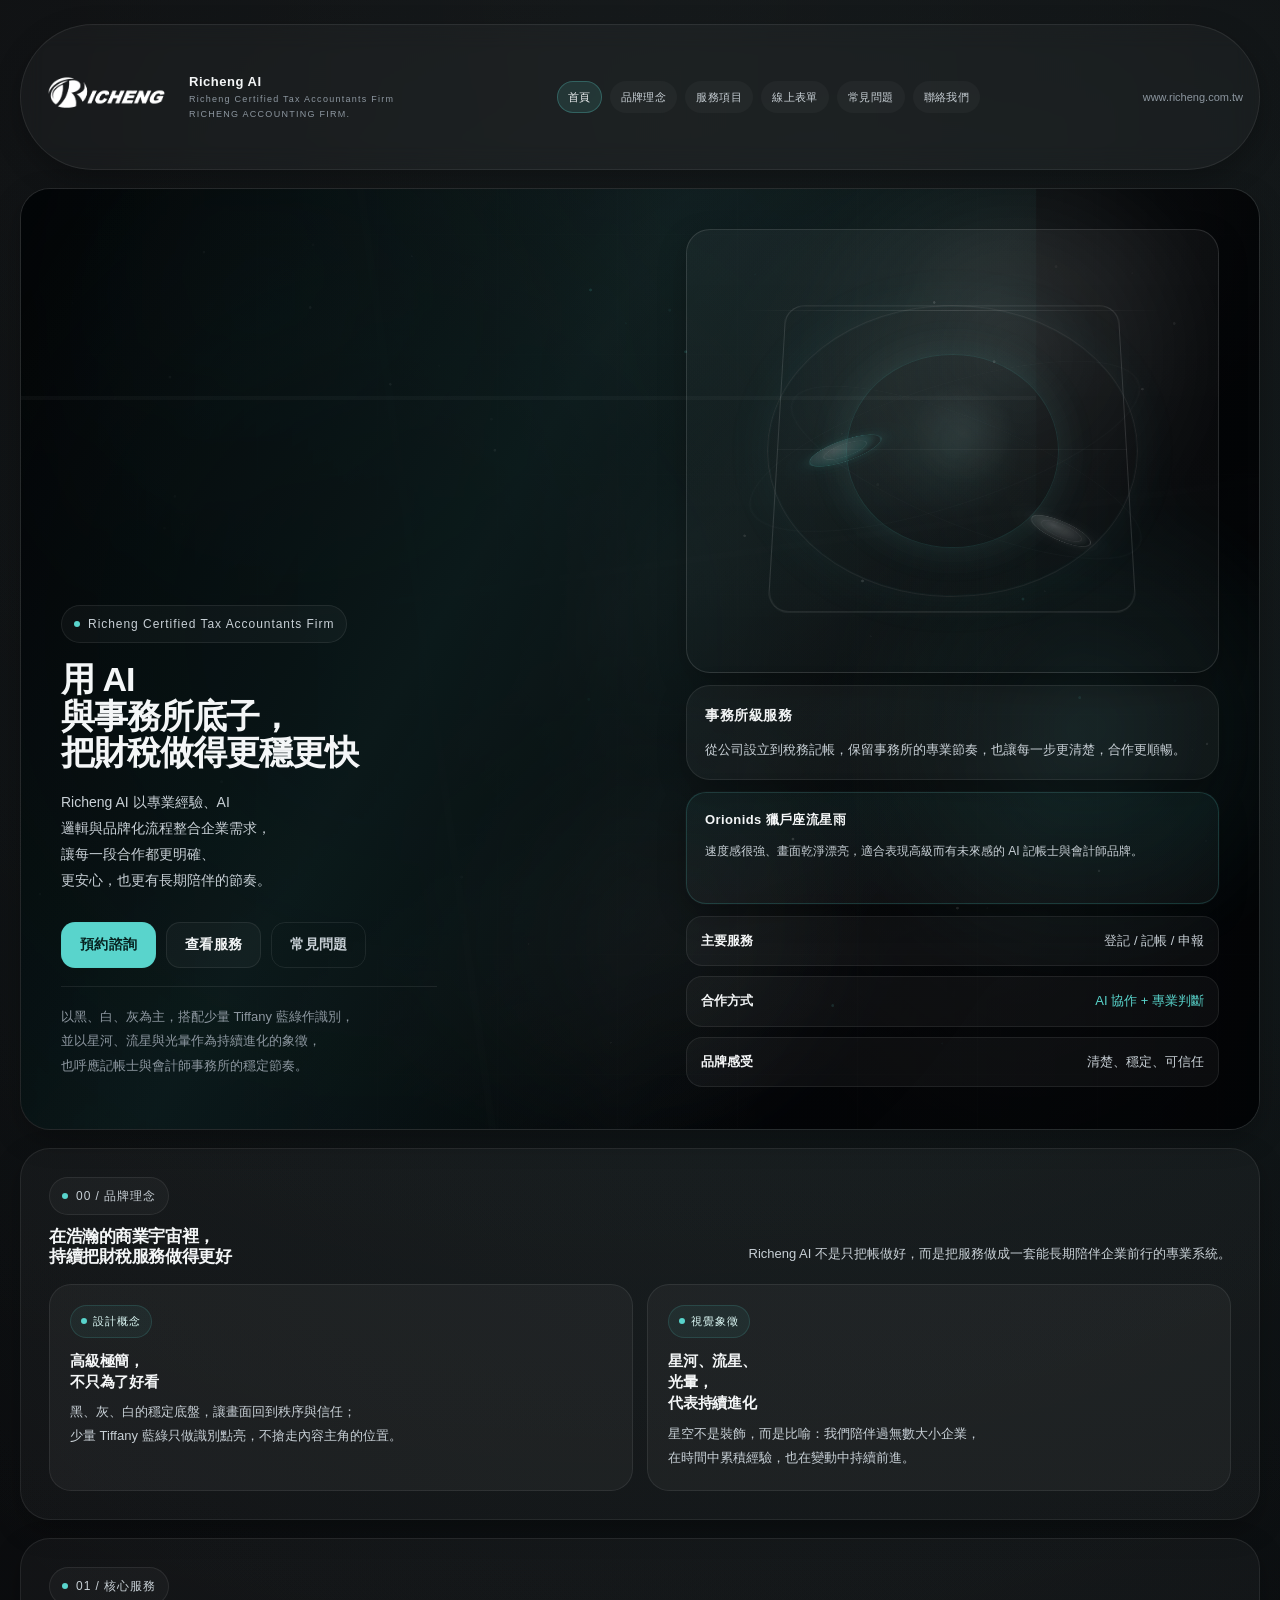
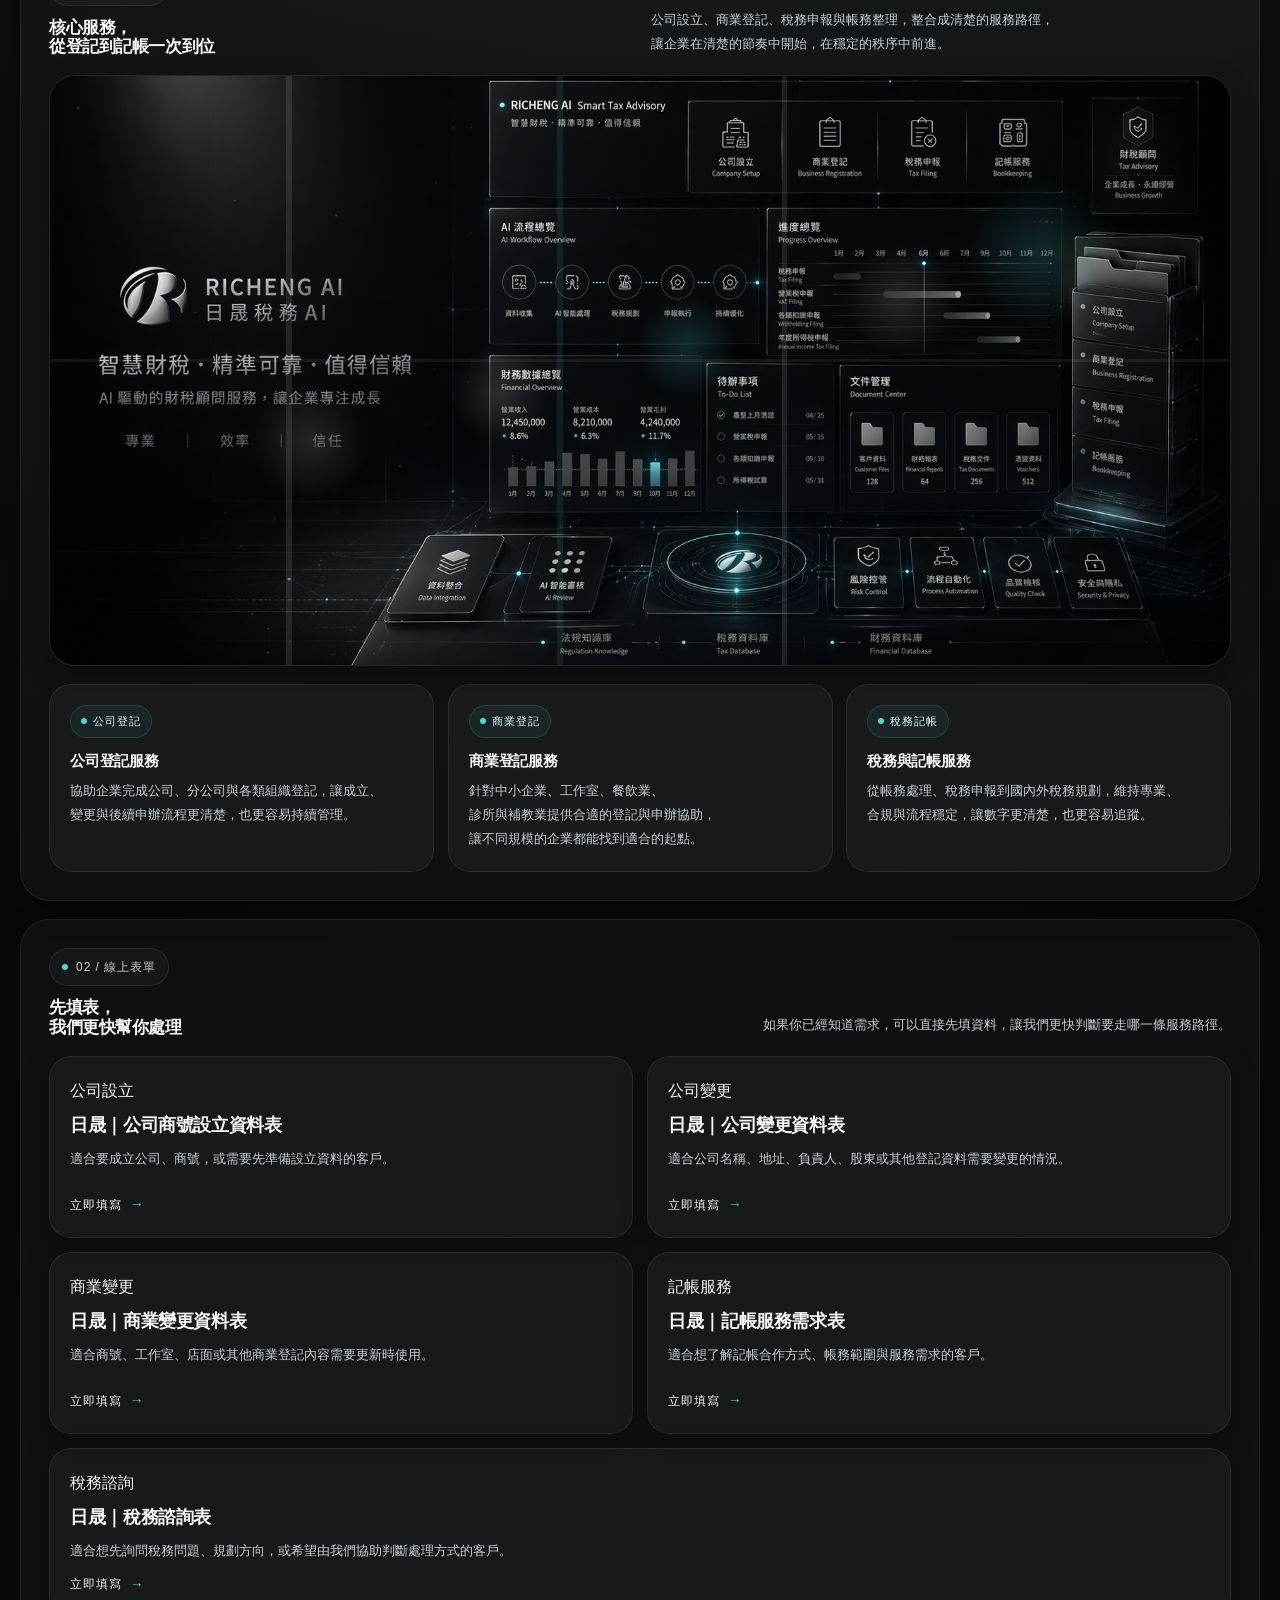
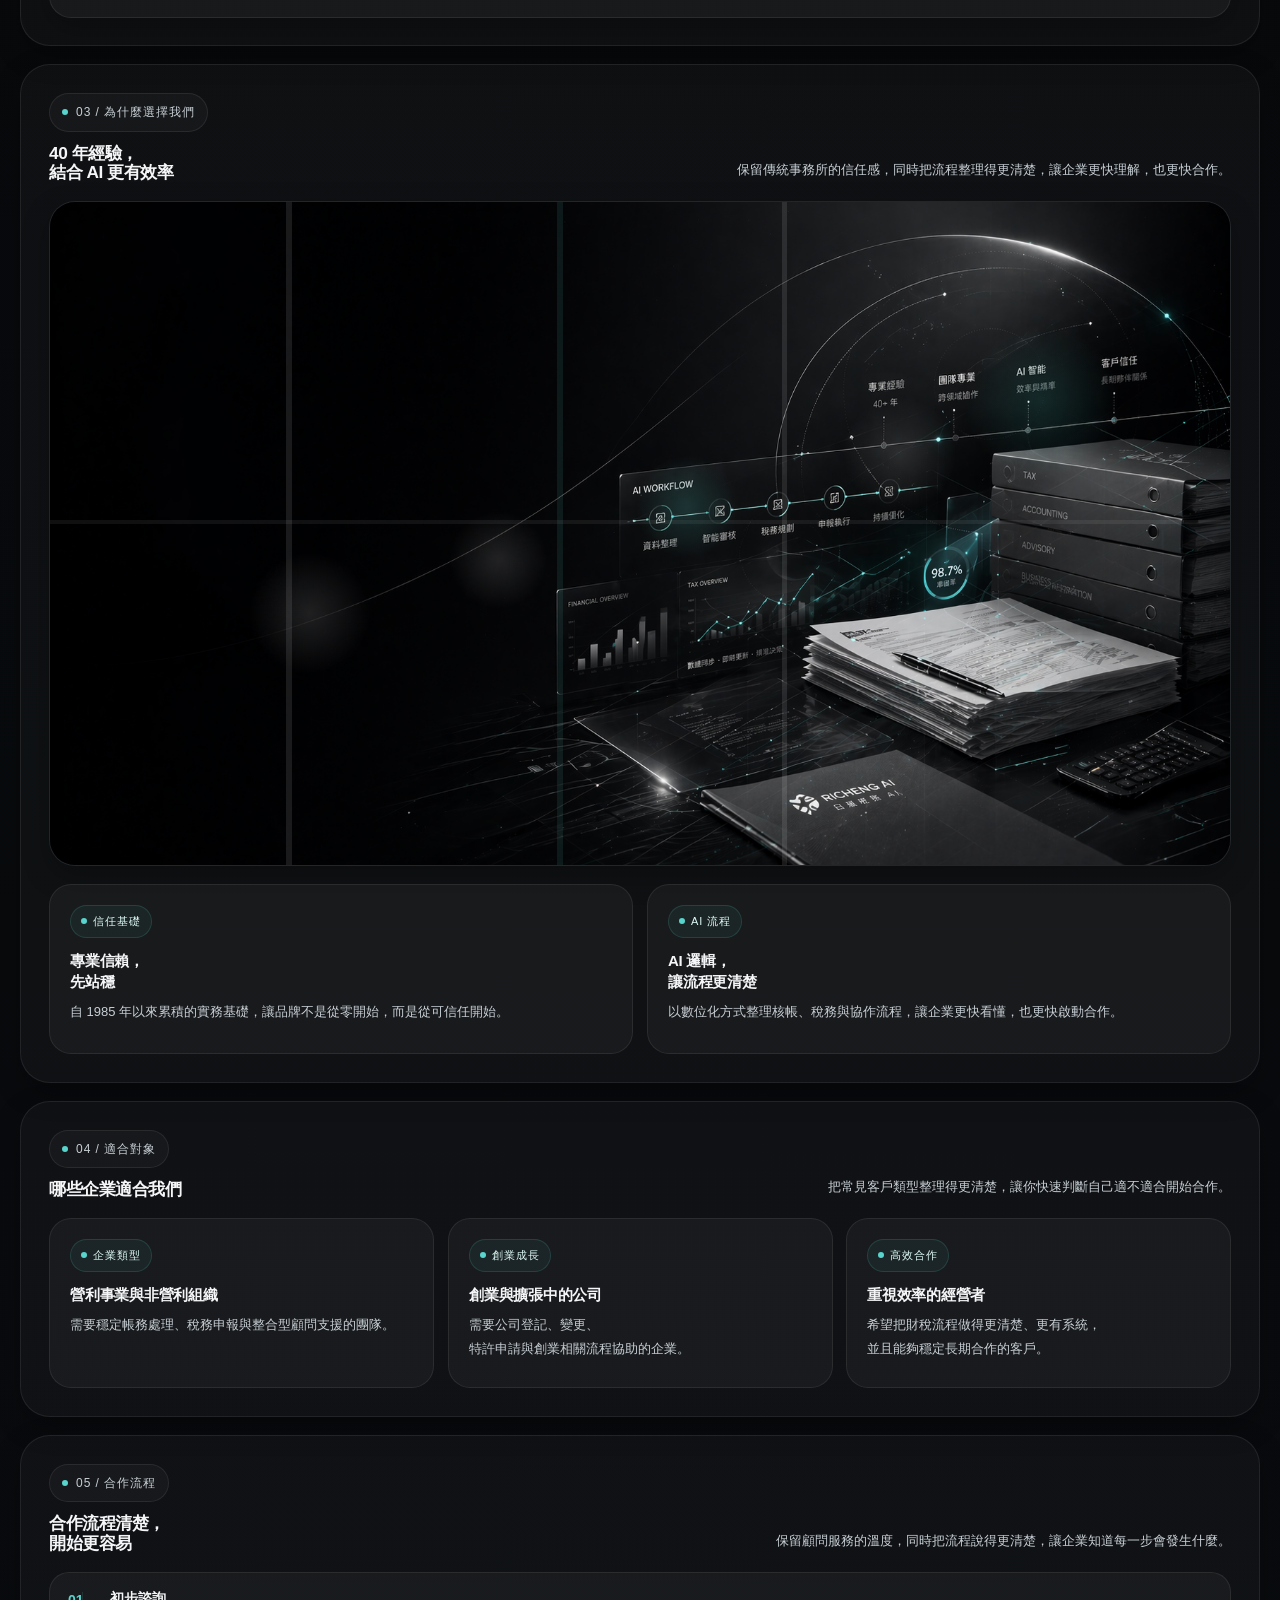
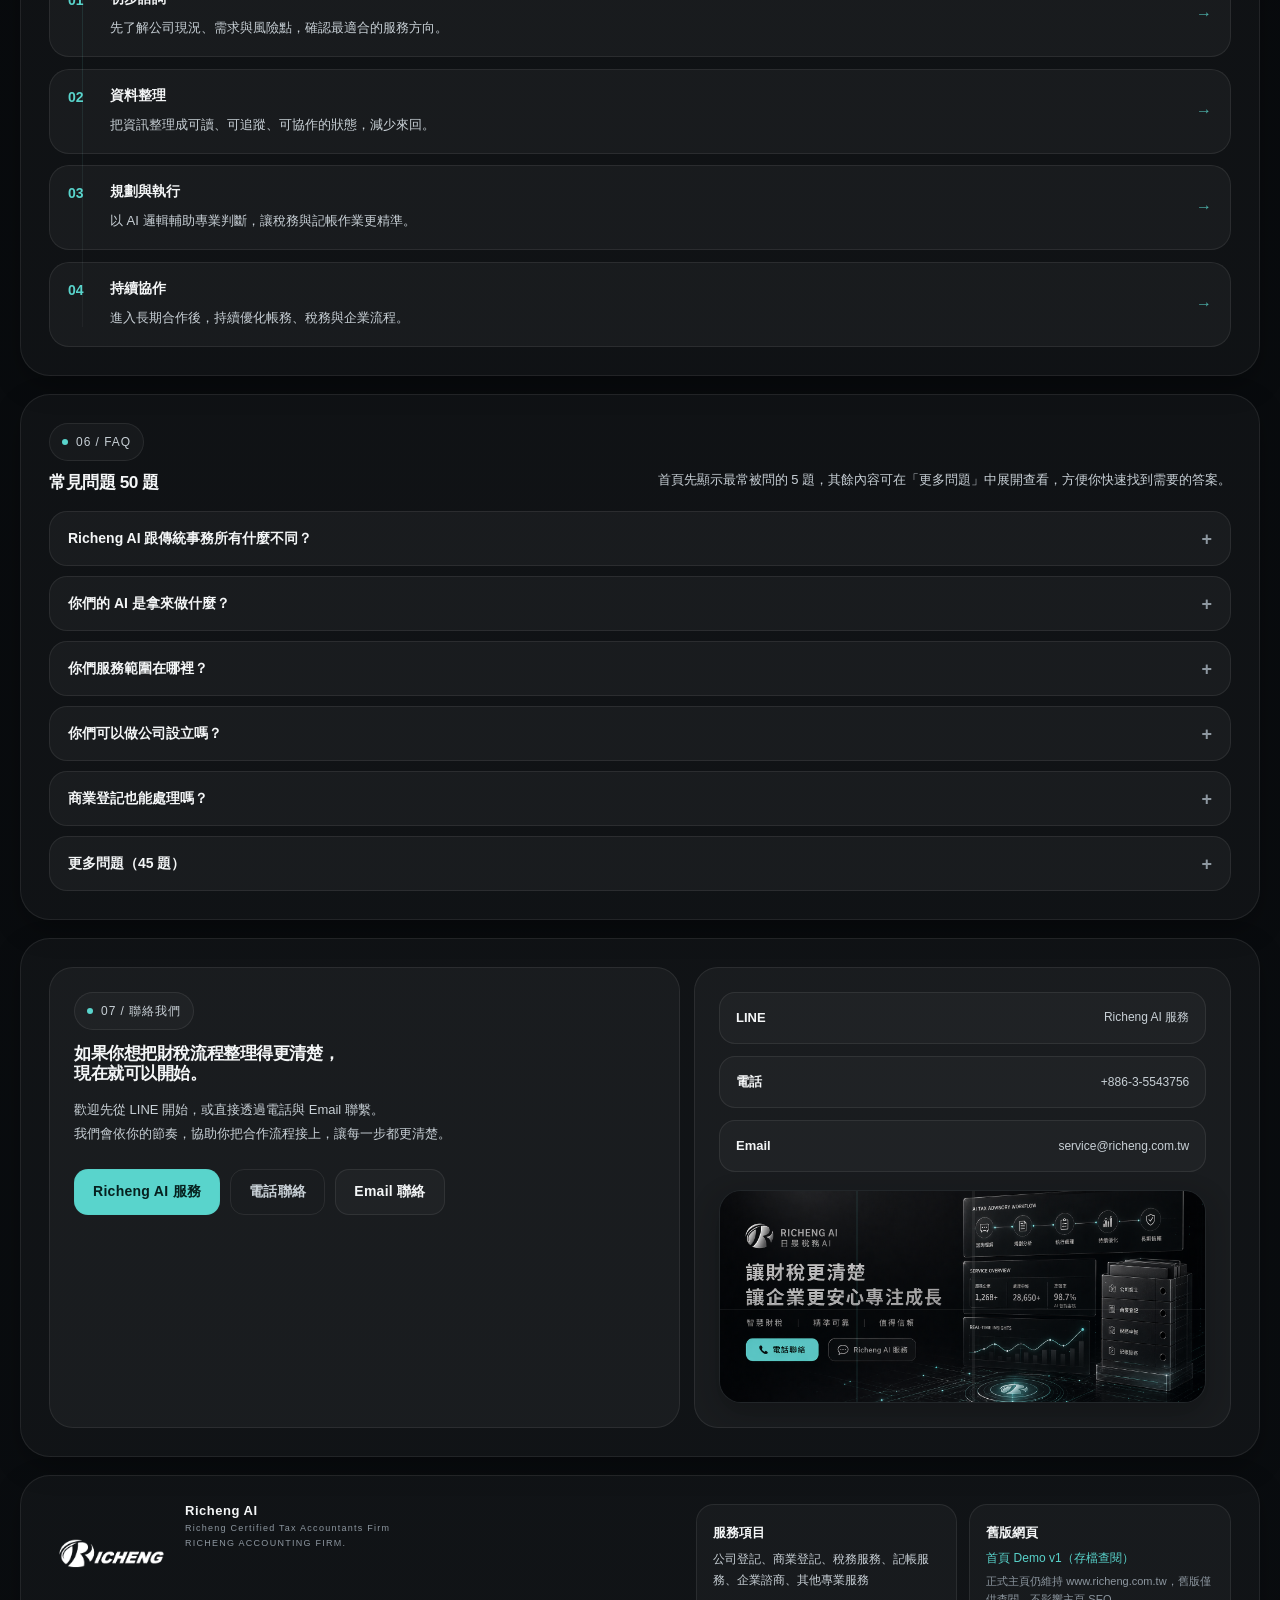
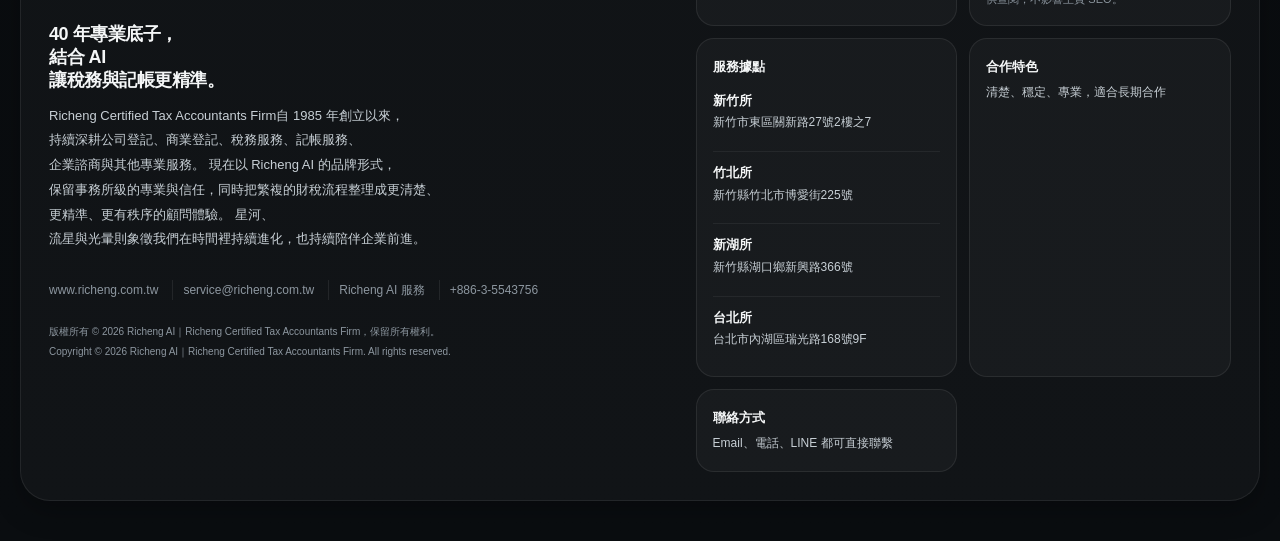
==== en/index.html @ 92a27439 "update" ====
﻿<!DOCTYPE html>
<html lang="en">
<head>
  <meta charset="UTF-8" />
  <meta name="viewport" content="width=device-width, initial-scale=1.0" />
  <title>Richeng AI | Richeng Certified Tax Accountants Firm Official Website</title>
  <meta name="description" content="Richeng AI combines 40 years of tax-accounting expertise with AI coordination to help companies with setup, registration, bookkeeping, accounting and tax services in a clearer and more precise way." />
  <meta name="keywords" content="Richeng AI, Richeng Certified Tax Accountants Firm, certified tax accountant, CPA, bookkeeping, tax advisory, company setup, business registration" />
  <meta name="robots" content="index,follow,max-image-preview:large" />
  <link rel="canonical" href="https://www.richeng.com.tw/en/" />
  <link rel="alternate" hreflang="zh-Hant" href="https://www.richeng.com.tw/" />
  <link rel="alternate" hreflang="en" href="https://www.richeng.com.tw/en/" />
  <meta name="theme-color" content="#050608" />
  <meta property="og:locale" content="en_US" />
  <meta property="og:type" content="website" />
  <meta property="og:site_name" content="Richeng AI | Richeng Certified Tax Accountants Firm" />
  <meta property="og:title" content="Richeng AI | Richeng Certified Tax Accountants Firm Official Website" />
  <meta property="og:description" content="A premium AI tax-accounting brand that brings order, clarity and precision to tax and bookkeeping services." />
  <meta property="og:url" content="https://www.richeng.com.tw/en/" />
  <meta property="og:image" content="https://www.richeng.com.tw/assets/homepage-ai-visuals/richeng-ai-hero-v5.png" />
  <meta name="twitter:card" content="summary_large_image" />
  <meta name="twitter:title" content="Richeng AI | Richeng Certified Tax Accountants Firm Official Website" />
  <meta name="twitter:description" content="A premium AI tax-accounting brand that brings order, clarity and precision to tax and bookkeeping services." />
  <meta name="twitter:image" content="https://www.richeng.com.tw/assets/homepage-ai-visuals/richeng-ai-hero-v5.png" />
  <script type="application/ld+json">
  {
    "@context": "https://schema.org",
    "@graph": [
      {
        "@type": "Organization",
        "@id": "https://www.richeng.com.tw/#organization",
        "name": "Richeng AI｜Richeng Certified Tax Accountants Firm",
        "alternateName": "Richeng Certified Tax Accountants Firm",
        "url": "https://www.richeng.com.tw/",
        "logo": "https://www.richeng.com.tw/richeng-logo.png",
        "email": "service@richeng.com.tw",
        "telephone": "+886-3-5543756"
      },
      {
        "@type": "WebSite",
        "@id": "https://www.richeng.com.tw/#website",
        "url": "https://www.richeng.com.tw/",
        "name": "Richeng AI｜Richeng Certified Tax Accountants Firm",
        "publisher": { "@id": "https://www.richeng.com.tw/#organization" }
      },
      {
        "@type": "WebPage",
        "@id": "https://www.richeng.com.tw/#webpage",
        "url": "https://www.richeng.com.tw/",
        "name": "Richeng AI｜Richeng Certified Tax Accountants Firm 官方網站",
        "isPartOf": { "@id": "https://www.richeng.com.tw/#website" },
        "about": { "@id": "https://www.richeng.com.tw/#organization" }
      },
      {
        "@type": "LocalBusiness",
        "@id": "https://www.richeng.com.tw/#hsinchu",
        "name": "Richeng Certified Tax Accountants Firm｜新竹所",
        "url": "https://maps.app.goo.gl/iZpEc3vzEeJVRFLW7",
        "address": { "@type": "PostalAddress", "addressLocality": "新竹市", "addressRegion": "新竹市", "streetAddress": "東區關新路27號2樓之7", "addressCountry": "TW" },
        "parentOrganization": { "@id": "https://www.richeng.com.tw/#organization" }
      },
      {
        "@type": "LocalBusiness",
        "@id": "https://www.richeng.com.tw/#zhubei",
        "name": "Richeng Certified Tax Accountants Firm｜竹北所",
        "url": "https://maps.app.goo.gl/Djgkr9Jpm6oo32sm9",
        "address": { "@type": "PostalAddress", "addressLocality": "竹北市", "addressRegion": "新竹縣", "streetAddress": "博愛街225號", "addressCountry": "TW" },
        "parentOrganization": { "@id": "https://www.richeng.com.tw/#organization" }
      },
      {
        "@type": "LocalBusiness",
        "@id": "https://www.richeng.com.tw/#xinhu",
        "name": "Richeng Certified Tax Accountants Firm｜新湖所",
        "url": "https://maps.app.goo.gl/BXxswvLHnF2FzgBs5",
        "address": { "@type": "PostalAddress", "addressLocality": "湖口鄉", "addressRegion": "新竹縣", "streetAddress": "新興路366號", "addressCountry": "TW" },
        "parentOrganization": { "@id": "https://www.richeng.com.tw/#organization" }
      },
      {
        "@type": "LocalBusiness",
        "@id": "https://www.richeng.com.tw/#taipei",
        "name": "Richeng Certified Tax Accountants Firm｜台北所",
        "url": "https://maps.app.goo.gl/iZpEc3vzEeJVRFLW7",
        "address": { "@type": "PostalAddress", "addressLocality": "台北市", "addressRegion": "台北市", "streetAddress": "內湖區瑞光路168號9F", "addressCountry": "TW" },
        "parentOrganization": { "@id": "https://www.richeng.com.tw/#organization" }
      },
      {
        "@type": "FAQPage",
        "@id": "https://www.richeng.com.tw/#faqpage",
        "mainEntity": [
          {
            "@type": "Question",
            "name": "Richeng AI 跟傳統事務所有什麼不同？",
            "acceptedAnswer": {
              "@type": "Answer",
              "text": "Richeng AI 保留的是事務所該有的專業與穩定，但把流程、溝通與資料整理做得更清楚。客戶不需要先懂很多專業術語，也能更快知道現在做到哪一步、接下來該準備什麼，整體合作會更有效率。"
            }
          },
          {
            "@type": "Question",
            "name": "你們的 AI 是拿來做什麼？",
            "acceptedAnswer": {
              "@type": "Answer",
              "text": "我們的 AI 主要用來協助資訊整理、資料核對、流程提醒與初步分類，讓團隊可以把時間放在更需要專業判斷的地方。它不是用來取代人工，而是讓財稅服務更快、更準，也更容易維持一致品質。"
            }
          },
          {
            "@type": "Question",
            "name": "你們服務範圍在哪裡？",
            "acceptedAnswer": {
              "@type": "Answer",
              "text": "目前以新竹、竹北、新湖、台北等據點為主，同時也能支援跨區企業的帳務、稅務與文件協作需求。若你不確定所在地是否適合合作，也可以直接先填表或聯絡，我們會協助判斷。"
            }
          },
          {
            "@type": "Question",
            "name": "你們可以做公司設立嗎？",
            "acceptedAnswer": {
              "@type": "Answer",
              "text": "可以，我們能協助公司設立、分公司設立與相關申辦流程，包含資料整理、送件方向與必要文件的確認。若你還在前期規劃階段，也可以先來諮詢適合的設立方式。"
            }
          },
          {
            "@type": "Question",
            "name": "商業登記也能處理嗎？",
            "acceptedAnswer": {
              "@type": "Answer",
              "text": "可以，商號、工作室、店面等商業登記需求都可以處理，也包含後續變更與補件協助。若你正在思考要用公司、商號還是其他形式開始，我們也可以先幫你釐清。"
            }
          }
        ]
      }
    ]
  }
  </script>
  <style>
    :root{
      --bg:#050608;
      --bg2:#0a0d10;
      --surface:#0f1317;
      --paper:#151b21;
      --ink:#f4f6f7;
      --text:#c8d0d6;
      --muted:#8d97a0;
      --line:rgba(255,255,255,.08);
      --accent:#59d4cc;
      --shadow:0 26px 80px rgba(0,0,0,.42);
      --shadow-soft:0 10px 28px rgba(0,0,0,.26);
      --max:1240px;
    }

    *{ box-sizing:border-box; }
    html{ scroll-behavior:smooth; }
    body{
      margin:0;
      color:var(--ink);
      background:
        radial-gradient(circle at top, rgba(255,255,255,.06), transparent 38%),
        radial-gradient(circle at 70% 10%, rgba(89,212,204,.06), transparent 20%),
        linear-gradient(180deg, var(--bg) 0%, var(--bg2) 100%);
      font-family:-apple-system, BlinkMacSystemFont, "SF Pro Display", "SF Pro Text", "PingFang TC", "Noto Sans TC", "Microsoft JhengHei", sans-serif;
      line-height:1.7;
      -webkit-font-smoothing:antialiased;
      text-rendering:optimizeLegibility;
    }

    @keyframes softFloat{
      0%{ transform:scale(1.03) translate3d(0,0,0); }
      100%{ transform:scale(1.09) translate3d(0,-2.4%,0); }
    }
    @keyframes shimmerLine{
      0%{ transform:translateX(-18%); opacity:.14; }
      100%{ transform:translateX(18%); opacity:.42; }
    }
    @keyframes orbitGlow{
      0%{ opacity:.30; transform:scale(.97); }
      100%{ opacity:.70; transform:scale(1.05); }
    }
    @keyframes solarRise{
      0%{ transform:translate3d(0,0,0) scale(1); }
      100%{ transform:translate3d(0,-5%,0) scale(1.08); }
    }
    @keyframes lunarShift{
      0%{ transform:translate3d(0,0,0) scale(1); }
      100%{ transform:translate3d(0,4%,0) scale(.95); }
    }
    @keyframes axisPulse{
      0%{ opacity:.40; }
      100%{ opacity:.72; }
    }
    @keyframes orbitDrift{
      0%{ transform:rotate(0deg) scale(.99); }
      100%{ transform:rotate(12deg) scale(1.03); }
    }
    @keyframes trackSpinSun{
      0%{ transform:rotate(-18deg) rotateX(68deg) rotateZ(0deg); }
      100%{ transform:rotate(-18deg) rotateX(68deg) rotateZ(360deg); }
    }
    @keyframes trackSpinMoon{
      0%{ transform:rotate(22deg) rotateX(72deg) rotateZ(360deg); }
      100%{ transform:rotate(22deg) rotateX(72deg) rotateZ(0deg); }
    }
    @keyframes sunPulse{
      0%{ transform:scale(.985); filter:brightness(.98); }
      100%{ transform:scale(1.02); filter:brightness(1.08); }
    }
    @keyframes moonPulse{
      0%{ transform:scale(1); filter:brightness(.98); }
      100%{ transform:scale(.96); filter:brightness(1.03); }
    }
    @keyframes coreBreath{
      0%{ opacity:.90; transform:scale(.985); }
      100%{ opacity:1; transform:scale(1.015); }
    }
    @keyframes orbitPulse{
      0%{ opacity:.24; }
      100%{ opacity:.48; }
    }
    @keyframes solarOrbit{
      0%{ transform:translate3d(0,0,0); }
      25%{ transform:translate3d(1.6%, -.8%, 0); }
      50%{ transform:translate3d(3.1%, .2%, 0); }
      75%{ transform:translate3d(1.3%, 1.1%, 0); }
      100%{ transform:translate3d(0,0,0); }
    }
    @keyframes moonOrbit{
      0%{ transform:translate3d(0,0,0); }
      25%{ transform:translate3d(-1.2%, .8%, 0); }
      50%{ transform:translate3d(-2.6%, -.1%, 0); }
      75%{ transform:translate3d(-1.1%, -1%, 0); }
      100%{ transform:translate3d(0,0,0); }
    }
    @keyframes twinkle{
      0%{ opacity:.30; transform:scale(.92); }
      50%{ opacity:.92; transform:scale(1); }
      100%{ opacity:.40; transform:scale(1.06); }
    }
    @keyframes meteorFly{
      0%{
        opacity:0;
      transform:translate3d(0,0,var(--zstart, -220px)) rotate(var(--rot, 18deg)) scale(var(--scale-start, .58));
      filter:blur(var(--blur-start, 2px)) drop-shadow(0 0 3px rgba(89,212,204,.10));
      }
      4%{
        opacity:.26;
      }
      8%{
        opacity:.44;
      }
      14%{
        opacity:.58;
      }
      18%{
        opacity:.52;
      }
      22%{
        opacity:.32;
      }
      28%{
        opacity:.14;
      }
      100%{
        opacity:0;
        transform:translate3d(calc(var(--dx, 940px) * 1), calc(var(--dy, 500px) * 1), var(--zend, 120px)) rotate(var(--rot, 18deg)) scale(var(--scale-end, 1.22));
        filter:blur(var(--blur-end, .12px)) drop-shadow(0 0 5px rgba(89,212,204,.12));
      }
    }
    @keyframes meteorGlow{
      0%{ opacity:0; transform:scale(.65); }
      18%{ opacity:.55; transform:scale(.88); }
      42%{ opacity:.35; transform:scale(1); }
      100%{ opacity:0; transform:scale(1.22); }
    }
    @keyframes haloPulse{
      0%{ opacity:.28; transform:scale(.96); }
      100%{ opacity:.72; transform:scale(1.06); }
    }
    @keyframes fadeUp{
      from{ opacity:0; transform:translateY(18px); }
      to{ opacity:1; transform:translateY(0); }
    }

    a{ color:inherit; text-decoration:none; }
    h1,h2,h3,h4,p{ margin:0; }

    .page{
      width:min(var(--max), calc(100% - 32px));
      margin:0 auto;
      padding:24px 0 40px;
    }

    .topbar{
      display:flex;
      flex-wrap:nowrap;
      justify-content:space-between;
      align-items:center;
      gap:16px;
      padding:13px 16px;
      border-radius:999px;
      border:1px solid var(--line);
      background:rgba(255,255,255,.03);
      backdrop-filter:blur(12px);
      box-shadow:var(--shadow-soft);
    }

    .topnav{
      display:flex;
      flex-wrap:nowrap;
      justify-content:center;
      gap:8px;
      flex:1 1 0;
      min-width:0;
      overflow-x:auto;
      scrollbar-width:none;
    }

    .topnav::-webkit-scrollbar{ display:none; }

    .topnav a{
      padding:6px 10px;
      border-radius:999px;
      border:1px solid transparent;
      background:rgba(255,255,255,.03);
      color:var(--text);
      font-size:11px;
      letter-spacing:.04em;
      transition:transform .18s ease, border-color .18s ease, background .18s ease, color .18s ease;
      white-space:nowrap;
    }

    .topnav a:hover{
      transform:translateY(-1px);
      border-color:rgba(89,212,204,.24);
      background:rgba(89,212,204,.08);
      color:var(--ink);
    }

    .topnav a[aria-current="page"]{
      border-color:rgba(89,212,204,.28);
      background:rgba(89,212,204,.12);
      color:var(--ink);
    }

    .brand{
      display:flex;
      align-items:center;
      gap:12px;
      min-width:0;
    }

    .brand-logo{
      width:clamp(98px, 11vw, 140px);
      display:block;
      flex:0 0 auto;
      height:auto;
      filter:brightness(0) invert(1);
    }

    .brand-copy strong{
      display:block;
      font-size:13px;
      letter-spacing:.04em;
      line-height:1.15;
    }

    .brand-copy span{
      display:block;
      margin-top:4px;
      color:var(--muted);
      font-size:9px;
      letter-spacing:.14em;
      line-height:1.15;
    }

    .brand-english{
      display:block;
      margin-top:6px;
      color:var(--muted);
      font-size:10px;
      letter-spacing:.14em;
      text-transform:uppercase;
      line-height:1.1;
    }

    .site-tag{
      color:var(--muted);
      font-size:11px;
      white-space:nowrap;
    }

    .lang-switch{
      display:flex;
      align-items:center;
      gap:6px;
      flex:0 0 auto;
      margin-left:auto;
    }

    .lang-switch button{
      min-height:30px;
      padding:0 10px;
      border-radius:999px;
      border:1px solid var(--line);
      background:rgba(255,255,255,.03);
      color:var(--text);
      font-size:10px;
      line-height:1;
      cursor:pointer;
      transition:transform .18s ease, border-color .18s ease, background .18s ease, color .18s ease;
    }

    .lang-switch button:hover,
    .lang-switch button.is-active{
      transform:translateY(-1px);
      border-color:rgba(89,212,204,.28);
      background:rgba(89,212,204,.10);
      color:var(--ink);
    }

    .lang-switch span{
      color:var(--muted);
      font-size:10px;
    }

    .eyebrow{
      display:inline-flex;
      align-items:center;
      gap:8px;
      width:max-content;
      padding:8px 12px;
      border-radius:999px;
      border:1px solid var(--line);
      background:rgba(255,255,255,.03);
      color:var(--text);
      font-size:12px;
      letter-spacing:.08em;
      text-wrap:balance;
      word-break:keep-all;
      line-break:strict;
    }

    .eyebrow::before{
      content:"";
      width:6px;
      height:6px;
      border-radius:999px;
      background:var(--accent);
    }

    .hero,
    .section,
    footer{
      margin-top:18px;
      border:1px solid var(--line);
      border-radius:30px;
      background:rgba(255,255,255,.03);
      box-shadow:var(--shadow-soft);
      overflow:hidden;
    }

    .hero{
      position:relative;
      min-height:720px;
      background:linear-gradient(180deg, rgba(255,255,255,.02), rgba(255,255,255,.01));
    }

    .hero-bg{
      position:absolute;
      inset:0;
      z-index:0;
      background:
        radial-gradient(circle at 16% 22%, rgba(255,255,255,.08), transparent 14%),
        radial-gradient(circle at 26% 30%, rgba(89,212,204,.08), transparent 18%),
        radial-gradient(circle at 72% 18%, rgba(255,255,255,.09), transparent 16%),
        radial-gradient(circle at 82% 62%, rgba(89,212,204,.06), transparent 20%),
        radial-gradient(circle at 50% 50%, rgba(255,255,255,.04), transparent 30%),
      linear-gradient(180deg, rgba(3,4,6,.18), rgba(3,4,6,.64));
      overflow:hidden;
    }

    .hero-farspace{
      position:absolute;
      inset:-18% -14%;
      pointer-events:none;
      opacity:.36;
      mix-blend-mode:screen;
      filter:blur(10px);
      background:
        radial-gradient(ellipse at 80% 16%, rgba(255,255,255,.12), transparent 12%),
        radial-gradient(ellipse at 72% 20%, rgba(89,212,204,.08), transparent 18%),
        radial-gradient(ellipse at 62% 34%, rgba(255,255,255,.05), transparent 24%),
        radial-gradient(ellipse at 50% 52%, rgba(255,255,255,.03), transparent 28%),
        radial-gradient(ellipse at 42% 24%, rgba(255,255,255,.03), transparent 18%),
        linear-gradient(128deg, transparent 0 33%, rgba(255,255,255,.06) 42%, rgba(89,212,204,.05) 48%, transparent 58% 100%),
        linear-gradient(158deg, transparent 0 52%, rgba(255,255,255,.035) 63%, transparent 76% 100%);
      transform:translate3d(calc(var(--hero-x, 0px) * .32), calc(var(--hero-y, 0px) * .24), 0);
      transition:transform .22s ease-out, opacity .22s ease-out;
    }

    .hero-sunlight{
      position:absolute;
      inset:-12% -10%;
      pointer-events:none;
      opacity:.30;
      mix-blend-mode:screen;
      background:
        radial-gradient(circle at 78% 16%, rgba(255,255,255,.22), transparent 10%),
        radial-gradient(circle at 74% 22%, rgba(89,212,204,.14), transparent 16%),
        radial-gradient(circle at 70% 28%, rgba(255,255,255,.08), transparent 20%),
        linear-gradient(145deg, transparent 0 45%, rgba(255,255,255,.08) 48%, rgba(89,212,204,.05) 50%, transparent 55% 100%),
        linear-gradient(160deg, transparent 0 58%, rgba(255,255,255,.035) 64%, transparent 72% 100%);
      filter:blur(18px);
      transform:translate3d(calc(var(--hero-x, 0px) * .22), calc(var(--hero-y, 0px) * .16), 0);
      animation:softFloat 36s ease-in-out infinite alternate;
    }

    .hero-meteor{
      position:absolute;
      inset:0;
      pointer-events:none;
      overflow:hidden;
      z-index:2;
      perspective:1200px;
      transform-style:preserve-3d;
    }

    .hero-stars{
      position:absolute;
      inset:0;
      pointer-events:none;
      overflow:hidden;
    }

    .hero-stars::before,
    .hero-stars::after{
      content:"";
      position:absolute;
      inset:-10% -8%;
      background-repeat:no-repeat;
      opacity:.86;
    }

    .hero-stars::before{
      background-image:
        radial-gradient(circle, rgba(255,255,255,.85) 0 1px, transparent 1.7px),
        radial-gradient(circle, rgba(255,255,255,.75) 0 1px, transparent 1.7px),
        radial-gradient(circle, rgba(255,255,255,.78) 0 1px, transparent 1.7px),
        radial-gradient(circle, rgba(89,212,204,.82) 0 1px, transparent 1.8px),
        radial-gradient(circle, rgba(255,255,255,.70) 0 1px, transparent 1.7px),
        radial-gradient(circle, rgba(255,255,255,.82) 0 1px, transparent 1.7px),
        radial-gradient(circle, rgba(89,212,204,.76) 0 1px, transparent 1.8px),
        radial-gradient(circle, rgba(255,255,255,.72) 0 1px, transparent 1.7px),
        radial-gradient(circle, rgba(255,255,255,.66) 0 1px, transparent 1.7px),
        radial-gradient(circle, rgba(89,212,204,.58) 0 1px, transparent 1.8px),
        radial-gradient(circle, rgba(255,255,255,.60) 0 1px, transparent 1.7px),
        radial-gradient(circle, rgba(255,255,255,.56) 0 1px, transparent 1.7px);
      background-size: 22% 22%, 18% 18%, 16% 16%, 20% 20%, 14% 14%, 12% 12%, 15% 15%, 11% 11%, 9% 9%, 10% 10%, 8% 8%, 7% 7%;
      background-position: 8% 18%, 22% 12%, 38% 28%, 54% 16%, 68% 42%, 78% 20%, 86% 54%, 62% 68%, 18% 62%, 46% 54%, 74% 74%, 90% 18%;
      animation:twinkle 8s ease-in-out infinite alternate;
    }

    .hero-stars::after{
      background-image:
        radial-gradient(circle, rgba(255,255,255,.70) 0 1px, transparent 1.5px),
        radial-gradient(circle, rgba(255,255,255,.82) 0 1px, transparent 1.5px),
        radial-gradient(circle, rgba(89,212,204,.80) 0 1px, transparent 1.8px),
        radial-gradient(circle, rgba(255,255,255,.66) 0 1px, transparent 1.5px),
        radial-gradient(circle, rgba(255,255,255,.78) 0 1px, transparent 1.5px),
        radial-gradient(circle, rgba(89,212,204,.72) 0 1px, transparent 1.8px),
        radial-gradient(circle, rgba(255,255,255,.72) 0 1px, transparent 1.5px),
        radial-gradient(circle, rgba(255,255,255,.88) 0 1px, transparent 1.5px),
        radial-gradient(circle, rgba(255,255,255,.60) 0 1px, transparent 1.5px),
        radial-gradient(circle, rgba(89,212,204,.56) 0 1px, transparent 1.8px),
        radial-gradient(circle, rgba(255,255,255,.60) 0 1px, transparent 1.5px),
        radial-gradient(circle, rgba(255,255,255,.74) 0 1px, transparent 1.5px);
      background-size: 10% 10%, 13% 13%, 14% 14%, 9% 9%, 7% 7%, 11% 11%, 8% 8%, 6% 6%, 5% 5%, 4% 4%, 6% 6%, 5% 5%;
      background-position: 14% 34%, 30% 22%, 46% 12%, 58% 38%, 72% 16%, 80% 44%, 88% 24%, 92% 58%, 18% 12%, 64% 82%, 84% 70%, 6% 72%;
      animation:twinkle 11s ease-in-out infinite alternate-reverse;
      filter:blur(.1px);
    }

    .hero-stars-deep{
      position:absolute;
      inset:0;
      pointer-events:none;
      overflow:hidden;
      opacity:.48;
    }

    .hero-stars-deep::before,
    .hero-stars-deep::after{
      content:"";
      position:absolute;
      inset:-12% -10%;
      background-repeat:no-repeat;
    }

    .hero-stars-deep::before{
      background-image:
        radial-gradient(circle, rgba(255,255,255,.55) 0 0.8px, transparent 1.1px),
        radial-gradient(circle, rgba(255,255,255,.45) 0 0.8px, transparent 1.1px),
        radial-gradient(circle, rgba(255,255,255,.50) 0 0.8px, transparent 1.1px),
        radial-gradient(circle, rgba(89,212,204,.42) 0 0.8px, transparent 1.2px),
        radial-gradient(circle, rgba(255,255,255,.42) 0 0.8px, transparent 1.1px),
        radial-gradient(circle, rgba(255,255,255,.46) 0 0.8px, transparent 1.1px),
        radial-gradient(circle, rgba(89,212,204,.34) 0 0.8px, transparent 1.2px),
        radial-gradient(circle, rgba(255,255,255,.40) 0 0.8px, transparent 1.1px),
        radial-gradient(circle, rgba(255,255,255,.38) 0 0.8px, transparent 1.1px),
        radial-gradient(circle, rgba(89,212,204,.30) 0 0.8px, transparent 1.2px),
        radial-gradient(circle, rgba(255,255,255,.34) 0 0.8px, transparent 1.1px),
        radial-gradient(circle, rgba(255,255,255,.30) 0 0.8px, transparent 1.1px),
        radial-gradient(circle, rgba(255,255,255,.26) 0 0.8px, transparent 1.1px),
        radial-gradient(circle, rgba(89,212,204,.24) 0 0.8px, transparent 1.2px),
        radial-gradient(circle, rgba(255,255,255,.24) 0 0.8px, transparent 1.1px),
        radial-gradient(circle, rgba(255,255,255,.20) 0 0.8px, transparent 1.1px);
      background-size: 8% 8%, 7% 7%, 6% 6%, 5% 5%, 4% 4%, 6% 6%, 4% 4%, 3.5% 3.5%, 3.2% 3.2%, 3% 3%, 2.8% 2.8%, 2.6% 2.6%, 2.4% 2.4%, 2.2% 2.2%, 2% 2%, 1.8% 1.8%;
      background-position: 5% 8%, 12% 26%, 18% 68%, 26% 42%, 34% 14%, 42% 76%, 49% 20%, 57% 58%, 64% 30%, 71% 84%, 78% 44%, 84% 16%, 89% 66%, 93% 28%, 96% 54%, 8% 92%;
      animation:twinkle 15s ease-in-out infinite alternate;
      filter:blur(.15px);
    }

    .hero-stars-deep::after{
      background-image:
        radial-gradient(circle, rgba(255,255,255,.36) 0 0.8px, transparent 1.05px),
        radial-gradient(circle, rgba(255,255,255,.30) 0 0.8px, transparent 1.05px),
        radial-gradient(circle, rgba(89,212,204,.26) 0 0.8px, transparent 1.15px),
        radial-gradient(circle, rgba(255,255,255,.32) 0 0.8px, transparent 1.05px),
        radial-gradient(circle, rgba(255,255,255,.34) 0 0.8px, transparent 1.05px),
        radial-gradient(circle, rgba(89,212,204,.22) 0 0.8px, transparent 1.15px),
        radial-gradient(circle, rgba(255,255,255,.28) 0 0.8px, transparent 1.05px),
        radial-gradient(circle, rgba(255,255,255,.24) 0 0.8px, transparent 1.05px),
        radial-gradient(circle, rgba(89,212,204,.20) 0 0.8px, transparent 1.15px),
        radial-gradient(circle, rgba(255,255,255,.22) 0 0.8px, transparent 1.05px),
        radial-gradient(circle, rgba(255,255,255,.18) 0 0.8px, transparent 1.05px),
        radial-gradient(circle, rgba(255,255,255,.16) 0 0.8px, transparent 1.05px);
      background-size: 4.5% 4.5%, 3.8% 3.8%, 3.6% 3.6%, 3.4% 3.4%, 3.2% 3.2%, 3% 3%, 2.8% 2.8%, 2.6% 2.6%, 2.4% 2.4%, 2.2% 2.2%, 2% 2%, 1.8% 1.8%;
      background-position: 10% 18%, 18% 38%, 24% 62%, 36% 24%, 48% 84%, 58% 16%, 66% 48%, 74% 72%, 82% 32%, 88% 58%, 94% 22%, 6% 78%;
      animation:twinkle 18s ease-in-out infinite alternate-reverse;
      filter:blur(.22px);
    }

    .hero.peak-night .hero-stars::before{
      opacity:.86;
      animation-duration:3.1s;
      filter:drop-shadow(0 0 4px rgba(255,255,255,.14));
    }

    .hero.peak-night .hero-stars::after{
      opacity:.82;
      animation-duration:3.8s;
      filter:blur(.16px) drop-shadow(0 0 5px rgba(255,255,255,.12));
    }

    .hero.peak-night .hero-stars-deep{
      opacity:.84;
    }

    .hero.peak-night .hero-stars-deep::before{
      animation-duration:4.6s;
      opacity:.84;
    }

    .hero.peak-night .hero-stars-deep::after{
      animation-duration:5.8s;
      opacity:.72;
    }

    .hero.peak-night .hero-bg::before{
      opacity:1;
    }

    .hero.peak-night .hero-farspace{
      opacity:.52;
      filter:blur(8px);
    }

    .hero.peak-night .hero-sunlight{
      opacity:.44;
      filter:blur(14px);
    }

    .meteor{
      position:absolute;
      height:3px;
      border-radius:999px;
      background:
        linear-gradient(90deg,
          rgba(255,255,255,0) 0%,
          rgba(255,255,255,.01) 30%,
          rgba(255,255,255,.03) 48%,
          rgba(255,255,255,.10) 66%,
          rgba(255,255,255,.24) 80%,
          rgba(89,212,204,.44) 90%,
          rgba(255,255,255,.56) 100%);
      filter:drop-shadow(0 0 4px rgba(89,212,204,.12));
      opacity:0;
      transform-origin:right center;
      will-change:transform, opacity;
      animation:meteorFly 1.15s linear forwards;
    }

    .meteor::before{
      content:"";
      position:absolute;
      left:0;
      top:50%;
      width:120%;
      height:14px;
      transform:translateY(-50%);
      border-radius:999px;
      background:linear-gradient(90deg, rgba(255,255,255,0), rgba(255,255,255,.008) 38%, rgba(89,212,204,.05) 72%, rgba(255,255,255,.13) 100%);
      filter:blur(16px);
      opacity:.24;
      pointer-events:none;
    }

    .meteor::after{
      content:"";
      position:absolute;
      right:-22px;
      top:-11px;
      width:40px;
      height:28px;
      border-radius:50%;
      background:radial-gradient(circle, rgba(255,255,255,.20), rgba(255,255,255,.10) 34%, rgba(89,212,204,.04) 60%, transparent 82%);
      filter:blur(8px);
      animation:meteorGlow 3.4s linear forwards;
    }

    .hero.peak-night .meteor{
      filter:drop-shadow(0 0 7px rgba(89,212,204,.22));
    }

    .hero.peak-night .meteor::before{
      opacity:.58;
      filter:blur(10px);
    }

    .hero.peak-night .meteor::after{
      opacity:.66;
    }

    .hero-bg::before{
      content:"";
      position:absolute;
      inset:-8% -10%;
      background:
        radial-gradient(circle at 18% 38%, rgba(255,255,255,.68) 0 1px, transparent 1.7px),
        radial-gradient(circle at 28% 12%, rgba(255,255,255,.40) 0 1px, transparent 1.7px),
        radial-gradient(circle at 40% 28%, rgba(255,255,255,.48) 0 1px, transparent 1.7px),
        radial-gradient(circle at 52% 18%, rgba(89,212,204,.48) 0 1px, transparent 1.8px),
        radial-gradient(circle at 66% 34%, rgba(255,255,255,.34) 0 1px, transparent 1.8px),
        radial-gradient(circle at 78% 14%, rgba(255,255,255,.52) 0 1px, transparent 1.8px),
        radial-gradient(circle at 86% 52%, rgba(89,212,204,.54) 0 1px, transparent 1.8px),
        radial-gradient(circle at 64% 68%, rgba(255,255,255,.34) 0 1px, transparent 1.8px),
        radial-gradient(circle at 38% 70%, rgba(255,255,255,.44) 0 1px, transparent 1.8px),
        radial-gradient(circle at 14% 76%, rgba(89,212,204,.32) 0 1px, transparent 1.8px),
        radial-gradient(circle at 48% 46%, rgba(255,255,255,.16), transparent 18%),
        linear-gradient(90deg, rgba(255,255,255,.05) 0 1px, transparent 1px 100%),
        linear-gradient(180deg, rgba(255,255,255,.04) 0 1px, transparent 1px 100%);
      background-size:auto,auto,auto,auto,auto,auto,auto,auto,auto,auto,auto, 120px 120px, 120px 120px;
      opacity:.50;
      filter:blur(.15px);
      animation:softFloat 32s ease-in-out infinite alternate;
      pointer-events:none;
    }

    .hero-bg::after{
      content:"";
      position:absolute;
      inset:-12% -8%;
      background:
        radial-gradient(circle at 78% 24%, rgba(255,255,255,.24), transparent 7%),
        radial-gradient(circle at 70% 34%, rgba(255,255,255,.14), transparent 10%),
        radial-gradient(circle at 58% 44%, rgba(89,212,204,.08), transparent 18%),
        linear-gradient(145deg, transparent 0 44%, rgba(255,255,255,.05) 47%, transparent 50% 100%),
        linear-gradient(160deg, transparent 0 56%, rgba(89,212,204,.06) 59%, transparent 62% 100%),
        linear-gradient(90deg, transparent 0 35%, rgba(255,255,255,.05) 35% 35.5%, transparent 35.5% 100%),
        linear-gradient(180deg, transparent 0 42%, rgba(255,255,255,.04) 42% 42.5%, transparent 42.5% 100%);
      opacity:.58;
      transform:rotate(-8deg);
      animation:orbitDrift 42s ease-in-out infinite alternate;
      pointer-events:none;
    }

    .hero-nebula{
      position:absolute;
      inset:-14% -10%;
      pointer-events:none;
      background:
        radial-gradient(circle at 82% 18%, rgba(255,255,255,.16), transparent 9%),
        radial-gradient(circle at 72% 28%, rgba(89,212,204,.13), transparent 16%),
        radial-gradient(circle at 62% 44%, rgba(255,255,255,.11), transparent 20%),
        radial-gradient(circle at 48% 58%, rgba(89,212,204,.07), transparent 26%),
        radial-gradient(circle at 30% 40%, rgba(255,255,255,.06), transparent 24%),
        radial-gradient(circle at 76% 74%, rgba(255,255,255,.08), transparent 16%),
        linear-gradient(132deg, transparent 0 34%, rgba(89,212,204,.08) 46%, transparent 58% 100%),
        linear-gradient(155deg, transparent 0 54%, rgba(255,255,255,.05) 64%, transparent 76% 100%);
      filter:blur(24px);
      opacity:.64;
      mix-blend-mode:screen;
      transform:translate3d(calc(var(--nebula-x, 0px) * 1), calc(var(--nebula-y, 0px) * 1), 0);
      transition:transform .22s ease-out, opacity .22s ease-out;
    }

    .hero-overlay{
      position:absolute;
      inset:0;
      z-index:1;
      background:
        linear-gradient(90deg, rgba(2,3,5,.96) 0%, rgba(2,3,5,.84) 22%, rgba(2,3,5,.44) 52%, rgba(2,3,5,.86) 100%),
        linear-gradient(180deg, rgba(2,3,5,.28), rgba(2,3,5,.28));
    }

    .hero-overlay::after{
      content:"";
      position:absolute;
      inset:0;
        background:
          linear-gradient(120deg, transparent 16%, rgba(89,212,204,.10) 50%, transparent 84%),
          linear-gradient(180deg, transparent 0 22%, rgba(255,255,255,.03) 22% 22.4%, transparent 22.4% 100%);
      transform:translateX(-18%);
      animation:shimmerLine 12s ease-in-out infinite alternate;
      pointer-events:none;
    }

    .hero-overlay::before{
      content:"";
      position:absolute;
      inset:-12% -8%;
        background:
          radial-gradient(circle at 34% 48%, rgba(2,3,5,.82) 0 13%, rgba(2,3,5,.54) 26%, rgba(2,3,5,.20) 42%, transparent 60%),
          radial-gradient(circle at 76% 24%, rgba(255,255,255,.08), transparent 16%),
          radial-gradient(circle at 81% 56%, rgba(89,212,204,.10), transparent 20%),
          radial-gradient(circle at 50% 72%, rgba(255,255,255,.05), transparent 22%),
          radial-gradient(circle at 24% 20%, rgba(89,212,204,.05), transparent 24%),
          linear-gradient(90deg, transparent 0 48%, rgba(255,255,255,.035) 48% 48.3%, transparent 48.3% 100%);
      filter:blur(16px);
      opacity:.92;
      animation:haloPulse 11s ease-in-out infinite alternate;
      pointer-events:none;
    }

    .hero-inner{
      position:relative;
      z-index:3;
      min-height:720px;
      display:grid;
      grid-template-columns:minmax(0,1.06fr) minmax(0,.94fr);
      gap:24px;
      padding:40px;
      align-items:end;
    }

    .hero-copy{
      max-width:680px;
      padding-bottom:10px;
      animation:fadeUp .85s ease both;
    }

    .hero-copy h1,
    .hero-copy .lead{
      will-change:transform, opacity;
      transition:opacity .42s ease, transform .42s ease, filter .42s ease;
    }

    .hero-copy.is-switching h1,
    .hero-copy.is-switching .lead{
      opacity:0;
      transform:translate3d(0,8px,0);
      filter:blur(3px);
    }

    .hero-copy.is-settled h1,
    .hero-copy.is-settled .lead{
      opacity:1;
      transform:translate3d(0,0,0);
      filter:none;
    }

    .hero-panel{
      align-self:stretch;
      display:flex;
      flex-direction:column;
      justify-content:flex-end;
      gap:12px;
      padding-bottom:2px;
      animation:fadeUp 1s ease .08s both;
    }

    .robot-core{
      position:relative;
      aspect-ratio:1.2 / 1;
      border-radius:24px;
      border:1px solid rgba(255,255,255,.12);
      perspective:980px;
      background:
        radial-gradient(circle at 50% 50%, rgba(89,212,204,.05), transparent 20%),
        radial-gradient(circle at 52% 46%, rgba(255,255,255,.06), transparent 14%),
        linear-gradient(180deg, rgba(255,255,255,.035), rgba(255,255,255,.018));
      overflow:hidden;
      box-shadow:var(--shadow-soft);
    }

    .robot-core::before{
      content:"";
      position:absolute;
      inset:15% 17%;
      border-radius:20px;
      border:1px solid rgba(255,255,255,.12);
      background:
        linear-gradient(90deg, transparent 0 49.45%, rgba(255,255,255,.08) 49.45% 49.55%, transparent 49.55% 100%),
        linear-gradient(180deg, transparent 0 49.45%, rgba(255,255,255,.035) 49.45% 49.55%, transparent 49.55% 100%);
      transform:perspective(900px) rotateX(9deg);
      animation:softFloat 14s ease-in-out infinite alternate;
    }

    .robot-core::after{
      content:"";
      position:absolute;
      inset:28% 30%;
      border-radius:50%;
      border:1px solid rgba(89,212,204,.12);
      box-shadow:0 0 42px rgba(89,212,204,.10), 0 0 72px rgba(255,255,255,.04);
      animation:orbitDrift 22s ease-in-out infinite alternate;
    }

    .robot-core .rail{
      position:absolute;
      left:9%;
      right:9%;
      top:18%;
      height:1px;
      background:linear-gradient(90deg, transparent, rgba(255,255,255,.16), transparent);
      opacity:.76;
      animation:shimmerLine 14s ease-in-out infinite alternate;
    }

    .robot-core .axis{
      position:absolute;
      left:50%;
      top:13%;
      bottom:13%;
      width:1px;
      background:linear-gradient(180deg, transparent, rgba(255,255,255,.05), transparent);
      box-shadow:none;
      transform:translateX(-50%) scaleX(.34);
      transform-origin:center;
      animation:axisPulse 18s ease-in-out infinite alternate;
      opacity:.28;
    }

    .sun-track,
    .moon-track{
      position:absolute;
      inset:0;
      transform-style:preserve-3d;
      pointer-events:none;
    }

    .sun-track{
      inset:10% 14% 16% 10%;
      transform:rotate(-18deg) rotateX(68deg);
      animation:trackSpinSun 72s linear infinite;
    }

    .moon-track{
      inset:16% 12% 10% 18%;
      transform:rotate(22deg) rotateX(72deg);
      animation:trackSpinMoon 96s linear infinite;
    }

    .sun-track::before,
    .moon-track::before{
      content:"";
      position:absolute;
      inset:0;
      border-radius:50%;
      border:1px solid rgba(255,255,255,.05);
      box-shadow:inset 0 0 0 1px rgba(89,212,204,.02);
      opacity:.42;
    }

    .robot-core .sun{
      position:absolute;
      left:15%;
      top:24%;
      width:20%;
      height:20%;
      border-radius:50%;
      border:1px solid rgba(89,212,204,.18);
      background:radial-gradient(circle at 35% 35%, rgba(255,255,255,.18), rgba(89,212,204,.13) 54%, transparent 72%);
      box-shadow:0 0 18px rgba(89,212,204,.08), 0 0 52px rgba(89,212,204,.06);
      animation:sunPulse 14s ease-in-out infinite alternate;
      transform:translate3d(0,0,0);
    }

    .robot-core .sun::before{
      content:"";
      position:absolute;
      inset:20%;
      border-radius:50%;
      border:1px solid rgba(255,255,255,.08);
    }

    .robot-core .sun::after{
      content:"";
      position:absolute;
      inset:-34%;
      border-radius:50%;
      background:radial-gradient(circle, rgba(89,212,204,.10), transparent 62%);
      filter:blur(10px);
      opacity:.62;
    }

    .robot-core .moon{
      position:absolute;
      right:15%;
      bottom:18%;
      width:16%;
      height:16%;
      border-radius:50%;
      border:1px solid rgba(255,255,255,.12);
      background:radial-gradient(circle at 38% 38%, rgba(255,255,255,.18), rgba(255,255,255,.04) 64%, transparent 74%);
      box-shadow:0 0 22px rgba(255,255,255,.04), 0 0 56px rgba(255,255,255,.03);
      animation:moonPulse 16s ease-in-out infinite alternate;
      transform:translate3d(0,0,0);
    }

    .robot-core .moon::before{
      content:"";
      position:absolute;
      inset:14%;
      border-radius:50%;
      border:1px solid rgba(255,255,255,.08);
      opacity:.65;
    }

    .robot-core .moon::after{
      content:"";
      position:absolute;
      inset:-34%;
      border-radius:50%;
      background:radial-gradient(circle, rgba(255,255,255,.10), transparent 64%);
      filter:blur(11px);
      opacity:.60;
    }

    .robot-core .orbit{
      position:absolute;
      left:15%;
      right:15%;
      top:17%;
      bottom:17%;
      border-radius:50%;
      border:1px solid rgba(255,255,255,.07);
      box-shadow:inset 0 0 0 1px rgba(89,212,204,.03), 0 0 52px rgba(89,212,204,.06);
      animation:orbitGlow 14s linear infinite;
    }

    .robot-core .orbit,
    .robot-core .sun,
    .robot-core .moon,
    .robot-core::before,
    .robot-core::after{
      transform-origin:center center;
    }

    .robot-core::before{
      animation:coreBreath 18s ease-in-out infinite alternate, softFloat 14s ease-in-out infinite alternate;
    }

    .robot-core::after{
      animation:orbitDrift 22s ease-in-out infinite alternate, orbitPulse 18s ease-in-out infinite alternate;
    }

    .hero h1{
      margin-top:18px;
      max-width:13ch;
      min-height:2.35em;
      font-size:clamp(20px, 2.7vw, 34px);
      line-height:1.08;
      letter-spacing:-.03em;
      text-wrap:balance;
      word-break:keep-all;
      line-break:strict;
    }

    .hero .lead{
      margin-top:18px;
      max-width:42ch;
      min-height:5.55em;
      color:var(--text);
      font-size:14px;
      line-height:1.86;
      text-wrap:balance;
      word-break:keep-all;
      line-break:strict;
    }

    .hero-actions{
      display:flex;
      flex-wrap:wrap;
      gap:10px;
      margin-top:28px;
    }

    .btn{
      display:inline-flex;
      align-items:center;
      justify-content:center;
      min-height:46px;
      padding:0 18px;
      border-radius:14px;
      border:1px solid transparent;
      font-size:14px;
      font-weight:600;
      letter-spacing:.02em;
      transition:transform .16s ease, background .16s ease, border-color .16s ease, box-shadow .16s ease;
    }

    .btn:hover{ transform:translateY(-1px); }

    .btn-primary{
      background:var(--accent);
      color:#06211f;
      border-color:rgba(16,18,20,.02);
    }

    .btn-primary:hover{
      box-shadow:0 0 0 1px rgba(89,212,204,.16), 0 12px 26px rgba(89,212,204,.08);
    }

    .btn-secondary{
      background:rgba(255,255,255,.03);
      color:var(--ink);
      border-color:var(--line);
    }

    .btn-secondary:hover,
    .btn-ghost:hover{
      border-color:rgba(255,255,255,.16);
      background:rgba(255,255,255,.06);
    }

    .btn-ghost{
      background:transparent;
      color:var(--text);
      border-color:var(--line);
    }

    .hero-note{
      margin-top:18px;
      max-width:52ch;
      padding-top:18px;
      border-top:1px solid var(--line);
      color:var(--muted);
      font-size:13px;
      line-height:1.9;
      text-wrap:balance;
      word-break:keep-all;
      line-break:strict;
    }

    .hero-chip{
      display:grid;
      gap:10px;
      padding:18px;
      border-radius:24px;
      border:1px solid var(--line);
      background:rgba(255,255,255,.04);
      backdrop-filter:blur(8px);
      box-shadow:var(--shadow-soft);
      animation:fadeUp 1s ease .16s both;
    }

    .hero-chip strong{
      font-size:14px;
      letter-spacing:.04em;
    }

    .hero-chip span{
      color:var(--text);
      font-size:13px;
      line-height:1.8;
    }

    .meteor-story{
      display:grid;
      gap:8px;
      padding:16px 18px;
      min-height:112px;
      border-radius:20px;
      border:1px solid rgba(89,212,204,.18);
      background:linear-gradient(180deg, rgba(89,212,204,.06), rgba(255,255,255,.035));
      box-shadow:0 0 0 1px rgba(255,255,255,.02), var(--shadow-soft);
      animation:fadeUp 1s ease .24s both;
    }

    .meteor-story strong{
      min-height:1.25em;
      font-size:13px;
      letter-spacing:.03em;
      color:var(--ink);
    }

    .meteor-story span{
      min-height:3.75em;
      color:var(--text);
      font-size:12px;
      line-height:1.75;
      text-wrap:balance;
      word-break:keep-all;
      line-break:strict;
    }

    .hero-meta{
      display:grid;
      gap:10px;
    }

    .mini-row{
      display:flex;
      justify-content:space-between;
      gap:10px;
      align-items:center;
      padding:13px 14px;
      border-radius:16px;
      border:1px solid var(--line);
      background:rgba(255,255,255,.04);
      color:var(--text);
      font-size:13px;
      transition:transform .2s ease, border-color .2s ease, background .2s ease;
    }

    .mini-row:hover{
      transform:translateY(-1px);
      border-color:rgba(255,255,255,.14);
      background:rgba(255,255,255,.06);
    }

    .mini-row strong{
      color:var(--ink);
      font-size:13px;
      font-weight:600;
      white-space:nowrap;
    }

    .mini-row em{
      font-style:normal;
      color:var(--accent);
      white-space:nowrap;
    }

    .section-inner{
      padding:28px;
      animation:fadeUp .75s ease both;
    }

    .section-head{
      display:flex;
      justify-content:space-between;
      align-items:flex-end;
      gap:18px;
      margin-bottom:18px;
    }

    .section-head h2{
      margin-top:12px;
      max-width:13.5ch;
      font-size:clamp(16px, 1.35vw, 20px);
      line-height:1.14;
      letter-spacing:-.025em;
      text-wrap:balance;
      word-break:keep-all;
      line-break:strict;
    }

    .section-head p{
      max-width:580px;
      color:var(--text);
      font-size:13px;
      line-height:1.9;
      text-wrap:balance;
      word-break:keep-all;
      line-break:strict;
    }

    .section-visual{
      margin:18px 0;
      position:relative;
      border-radius:26px;
      overflow:hidden;
      border:1px solid var(--line);
      background:var(--surface);
      box-shadow:var(--shadow-soft);
      aspect-ratio:16 / 8;
    }

    .section-visual.tall{
      aspect-ratio:16 / 9;
      margin:0 0 18px 0;
    }

    .section-visual img,
    .cta-side-visual img{
      width:100%;
      height:100%;
      object-fit:cover;
      display:block;
      animation:softFloat 14s ease-in-out infinite alternate;
    }

    .section-visual::before,
    .section-visual::after{
      content:"";
      position:absolute;
      inset:0;
      pointer-events:none;
    }

    .section-visual::before{
      background:
        linear-gradient(90deg, transparent 0 20%, rgba(255,255,255,.12) 20% 20.5%, transparent 20.5% 43%, rgba(89,212,204,.12) 43% 43.5%, transparent 43.5% 62%, rgba(255,255,255,.12) 62% 62.5%, transparent 62.5% 100%),
        linear-gradient(180deg, transparent 0 48%, rgba(255,255,255,.08) 48% 48.6%, transparent 48.6% 100%);
      mix-blend-mode:screen;
      opacity:.8;
      animation:shimmerLine 8s ease-in-out infinite alternate;
    }

    .section-visual::after{
      background:
        radial-gradient(circle at 22% 62%, rgba(255,255,255,.12), transparent 6%),
        radial-gradient(circle at 38% 54%, rgba(255,255,255,.12), transparent 6%),
        radial-gradient(circle at 54% 46%, rgba(89,212,204,.18), transparent 7%),
        radial-gradient(circle at 72% 38%, rgba(255,255,255,.12), transparent 6%),
        radial-gradient(circle at 84% 30%, rgba(89,212,204,.16), transparent 7%);
      opacity:1;
      animation:softFloat 10s ease-in-out infinite alternate;
    }

    .cta-side-visual{
      position:relative;
    }

    .cta-side-visual::before{
      content:"";
      position:absolute;
      inset:0;
      background:
        linear-gradient(90deg, transparent 0 28%, rgba(89,212,204,.10) 28% 28.5%, transparent 28.5% 52%, rgba(255,255,255,.08) 52% 52.5%, transparent 52.5% 100%),
        linear-gradient(180deg, transparent 0 56%, rgba(255,255,255,.08) 56% 56.4%, transparent 56.4% 100%);
      mix-blend-mode:screen;
      opacity:.72;
      animation:shimmerLine 8s ease-in-out infinite alternate;
      pointer-events:none;
    }

    .form-grid{
      display:grid;
      grid-template-columns:repeat(2, minmax(0,1fr));
      gap:14px;
    }

    .form-card{
      display:flex;
      flex-direction:column;
      gap:10px;
      padding:20px;
      border-radius:22px;
      border:1px solid var(--line);
      background:rgba(255,255,255,.04);
      box-shadow:var(--shadow-soft);
      transition:transform .22s ease, border-color .22s ease, background .22s ease, box-shadow .22s ease;
      min-height:182px;
      position:relative;
      overflow:hidden;
      will-change:transform;
    }

    .form-card:hover{
      transform:translateY(-3px) scale(1.005);
      border-color:rgba(89,212,204,.34);
      background:linear-gradient(180deg, rgba(89,212,204,.08), rgba(255,255,255,.05));
      box-shadow:0 18px 42px rgba(0,0,0,.34), 0 0 0 1px rgba(89,212,204,.16), 0 0 30px rgba(89,212,204,.10);
    }

    .form-card::before{
      content:"";
      position:absolute;
      inset:0;
      background:linear-gradient(120deg, transparent 18%, rgba(89,212,204,.12) 50%, transparent 82%);
      opacity:0;
      transform:translateX(-18%);
      transition:opacity .22s ease, transform .22s ease;
      pointer-events:none;
      mix-blend-mode:screen;
    }

    .form-card:hover::before{
      opacity:1;
      transform:translateX(18%);
    }

    .form-card.wide{
      grid-column:1 / -1;
      min-height:auto;
    }

    .form-card .tag{
      width:max-content;
    }

    .form-card h3{
      font-size:18px;
      line-height:1.25;
      letter-spacing:-.02em;
    }

    .form-card p{
      color:var(--text);
      font-size:13px;
      line-height:1.85;
    }

    .form-card .open-link{
      margin-top:auto;
      display:inline-flex;
      align-items:center;
      gap:8px;
      color:var(--ink);
      font-size:12px;
      letter-spacing:.08em;
      text-transform:none;
    }

    .form-card .open-link::after{
      content:"→";
      color:var(--accent);
      font-size:14px;
      transition:transform .2s ease;
    }

    .form-card:hover .open-link::after{
      transform:translateX(3px);
    }

    .card-grid{
      display:grid;
      grid-template-columns:repeat(3, minmax(0,1fr));
      gap:14px;
    }

    .card{
      padding:20px;
      min-height:170px;
      border-radius:22px;
      border:1px solid var(--line);
      background:rgba(255,255,255,.04);
      transition:transform .22s ease, border-color .22s ease, background .22s ease, box-shadow .22s ease;
      position:relative;
      overflow:hidden;
      will-change:transform;
    }

    .card:hover{
      transform:translateY(-3px) scale(1.005);
      border-color:rgba(89,212,204,.34);
      background:linear-gradient(180deg, rgba(89,212,204,.08), rgba(255,255,255,.05));
      box-shadow:0 18px 42px rgba(0,0,0,.34), 0 0 0 1px rgba(89,212,204,.16), 0 0 30px rgba(89,212,204,.10);
    }

    .card::before{
      content:"";
      position:absolute;
      inset:0;
      background:linear-gradient(120deg, transparent 18%, rgba(89,212,204,.12) 50%, transparent 82%);
      opacity:0;
      transform:translateX(-18%);
      transition:opacity .22s ease, transform .22s ease;
      pointer-events:none;
      mix-blend-mode:screen;
    }

    .card:hover::before{
      opacity:1;
      transform:translateX(18%);
    }

    .card h3{
      max-width:12ch;
      margin-bottom:8px;
      font-size:15px;
      line-height:1.42;
      letter-spacing:-.015em;
      text-wrap:balance;
      word-break:keep-all;
      line-break:strict;
    }

    .card p{
      color:var(--text);
      font-size:13px;
      line-height:1.85;
      text-wrap:balance;
      word-break:keep-all;
      line-break:strict;
    }

    .card .tag{
      display:inline-flex;
      align-items:center;
      gap:6px;
      margin-bottom:12px;
      padding:6px 10px;
      border-radius:999px;
      border:1px solid rgba(89,212,204,.16);
      background:rgba(89,212,204,.06);
      color:#dffbf8;
      font-size:11px;
      letter-spacing:.08em;
      text-transform:uppercase;
      width:max-content;
    }

    .card .tag::before{
      content:"";
      width:6px;
      height:6px;
      border-radius:50%;
      background:var(--accent);
    }

    .split{
      display:grid;
      grid-template-columns:repeat(2, minmax(0,1fr));
      gap:14px;
    }

    .list{
      display:grid;
      gap:12px;
      position:relative;
    }

    .list::before{
      content:"";
      position:absolute;
      left:33px;
      top:20px;
      bottom:20px;
      width:1px;
      background:linear-gradient(180deg, rgba(89,212,204,.18), rgba(255,255,255,.06));
      opacity:.72;
    }

    .list-item{
      display:flex;
      gap:14px;
      align-items:flex-start;
      padding:16px 18px;
      border-radius:20px;
      border:1px solid var(--line);
      background:rgba(255,255,255,.04);
      transition:transform .22s ease, border-color .22s ease, background .22s ease, box-shadow .22s ease;
      position:relative;
      overflow:hidden;
      will-change:transform;
      padding-right:54px;
    }

    .list-item:hover{
      transform:translateY(-3px) scale(1.004);
      border-color:rgba(89,212,204,.32);
      background:linear-gradient(180deg, rgba(89,212,204,.07), rgba(255,255,255,.05));
      box-shadow:0 16px 36px rgba(0,0,0,.30), 0 0 0 1px rgba(89,212,204,.14), 0 0 24px rgba(89,212,204,.08);
    }

    .list-item::before{
      content:"";
      position:absolute;
      inset:0;
      background:linear-gradient(120deg, transparent 18%, rgba(89,212,204,.10) 50%, transparent 82%);
      opacity:0;
      transform:translateX(-18%);
      transition:opacity .22s ease, transform .22s ease;
      pointer-events:none;
      mix-blend-mode:screen;
    }

    .list-item:hover::before{
      opacity:1;
      transform:translateX(18%);
    }

    .list-item::after{
      content:"→";
      position:absolute;
      right:18px;
      top:50%;
      transform:translateY(-50%);
      color:var(--accent);
      font-size:16px;
      font-weight:700;
      opacity:.8;
      transition:transform .18s ease, opacity .18s ease, color .18s ease;
    }

    .list-item:hover::after{
      transform:translateY(-50%) translateX(3px);
      opacity:1;
      color:#e8fffd;
    }

    .step{
      width:28px;
      flex:0 0 auto;
      color:var(--accent);
      font-size:14px;
      font-weight:700;
      line-height:1.5;
      padding-top:1px;
    }

    .list-item strong{
      display:block;
      max-width:10ch;
      margin-bottom:4px;
      font-size:14px;
      line-height:1.4;
      text-wrap:balance;
      word-break:keep-all;
      line-break:strict;
    }

    .list-item span{
      color:var(--text);
      font-size:13px;
      line-height:1.85;
      text-wrap:balance;
      word-break:keep-all;
      line-break:strict;
    }

    .accordion{
      display:grid;
      gap:10px;
    }

    .faq{
      border-radius:18px;
      border:1px solid var(--line);
      background:rgba(255,255,255,.04);
      overflow:hidden;
      transition:transform .22s ease, border-color .22s ease, background .22s ease, box-shadow .22s ease;
      position:relative;
      will-change:transform;
    }

    .faq:hover{
      transform:translateY(-2px);
      border-color:rgba(89,212,204,.34);
      background:linear-gradient(180deg, rgba(89,212,204,.07), rgba(255,255,255,.05));
      box-shadow:0 14px 32px rgba(0,0,0,.30), 0 0 0 1px rgba(89,212,204,.14), 0 0 22px rgba(89,212,204,.08);
    }

    .faq::before{
      content:"";
      position:absolute;
      inset:0;
      background:linear-gradient(120deg, transparent 18%, rgba(89,212,204,.10) 50%, transparent 82%);
      opacity:0;
      transform:translateX(-18%);
      transition:opacity .22s ease, transform .22s ease;
      pointer-events:none;
      mix-blend-mode:screen;
    }

    .faq:hover::before,
    .faq[open]::before{
      opacity:1;
      transform:translateX(18%);
    }

    .faq summary{
      list-style:none;
      cursor:pointer;
      padding:16px 18px;
      display:flex;
      justify-content:space-between;
      align-items:center;
      gap:14px;
      font-size:14px;
      font-weight:600;
      line-height:1.5;
      text-wrap:balance;
      word-break:keep-all;
      line-break:strict;
    }

    .faq summary::-webkit-details-marker{ display:none; }

    .faq summary::after{
      content:"+";
      color:var(--muted);
      font-size:18px;
      line-height:1;
      flex:0 0 auto;
    }

    .faq.more .more-faq{
      padding:0 18px 18px;
      border-top:1px solid var(--line);
    }

    .faq.more .accordion{
      margin-top:14px;
    }

    .faq[open] summary{
      border-bottom:1px solid rgba(255,255,255,.06);
    }

    .faq[open] summary::after{
      content:"–";
    }

    .faq[open]{
      border-color:rgba(89,212,204,.38);
      background:linear-gradient(180deg, rgba(89,212,204,.08), rgba(255,255,255,.05));
      box-shadow:0 18px 40px rgba(0,0,0,.32), 0 0 0 1px rgba(89,212,204,.16), 0 0 28px rgba(89,212,204,.09);
    }

    .answer{
      padding:0 18px 16px;
      color:var(--text);
      font-size:13px;
      line-height:1.85;
      text-wrap:balance;
      word-break:keep-all;
      line-break:strict;
    }

    .cta-box{
      display:grid;
      grid-template-columns:minmax(0,1.08fr) minmax(0,.92fr);
      gap:14px;
      align-items:stretch;
    }

    .cta-copy,
    .cta-panel{
      border-radius:24px;
      border:1px solid var(--line);
      background:rgba(255,255,255,.04);
      padding:24px;
      transition:transform .22s ease, border-color .22s ease, background .22s ease, box-shadow .22s ease;
      position:relative;
      overflow:hidden;
      will-change:transform;
    }

    .cta-copy:hover,
    .cta-panel:hover{
      transform:translateY(-3px) scale(1.004);
      border-color:rgba(89,212,204,.34);
      background:linear-gradient(180deg, rgba(89,212,204,.08), rgba(255,255,255,.05));
      box-shadow:0 18px 42px rgba(0,0,0,.34), 0 0 0 1px rgba(89,212,204,.16), 0 0 30px rgba(89,212,204,.10);
    }

    .cta-copy::before,
    .cta-panel::before{
      content:"";
      position:absolute;
      inset:0;
      background:linear-gradient(120deg, transparent 18%, rgba(89,212,204,.12) 50%, transparent 82%);
      opacity:0;
      transform:translateX(-18%);
      transition:opacity .22s ease, transform .22s ease;
      pointer-events:none;
      mix-blend-mode:screen;
    }

    .cta-copy:hover::before,
    .cta-panel:hover::before{
      opacity:1;
      transform:translateX(18%);
    }

    .cta-copy h2{
      margin-top:14px;
      max-width:13.5ch;
      font-size:clamp(16px, 1.35vw, 20px);
      line-height:1.14;
      letter-spacing:-.025em;
      text-wrap:balance;
      word-break:keep-all;
      line-break:strict;
    }

    .cta-copy p{
      margin-top:14px;
      color:var(--text);
      font-size:13px;
      line-height:1.9;
      max-width:60ch;
      text-wrap:balance;
      word-break:keep-all;
      line-break:strict;
    }

    .cta-actions{
      display:flex;
      flex-wrap:wrap;
      gap:10px;
      margin-top:22px;
    }

    .contact-list{
      list-style:none;
      margin:0;
      padding:0;
      display:grid;
      gap:12px;
    }

    .contact-list li{
      padding:0;
      border-radius:16px;
      border:1px solid var(--line);
      background:rgba(255,255,255,.03);
      overflow:hidden;
    }

    .contact-link{
      display:flex;
      justify-content:space-between;
      align-items:center;
      gap:12px;
      padding:14px 16px;
      color:inherit;
      text-decoration:none;
      width:100%;
      transition:background .2s ease, color .2s ease, transform .2s ease;
    }

    .contact-link:hover{
      color:var(--ink);
      background:rgba(89,212,204,.06);
      transform:translateX(2px);
    }

    .contact-list strong{
      font-size:13px;
      font-weight:600;
      white-space:nowrap;
    }

    .contact-list span{
      color:var(--text);
      font-size:12px;
      text-align:right;
      line-height:1.6;
    }

    .cta-side-visual{
      margin-top:18px;
      border-radius:22px;
      overflow:hidden;
      border:1px solid var(--line);
      background:var(--surface);
      aspect-ratio:16 / 7;
      box-shadow:var(--shadow-soft);
    }

    footer{
      padding:28px;
      animation:fadeUp .8s ease .05s both;
    }

    .footer-grid{
      display:grid;
      grid-template-columns:minmax(0,1.08fr) minmax(0,.92fr);
      gap:18px;
    }

    .footer-brand{
      display:flex;
      flex-direction:column;
      gap:12px;
      align-items:flex-start;
      text-align:left;
    }

    .footer-brand .brand{
      width:100%;
      flex-wrap:nowrap;
      align-items:flex-start;
      justify-content:flex-start;
      gap:10px;
    }

    .footer-brand .brand-logo{
      width:clamp(92px, 10vw, 126px);
      flex:0 0 auto;
    }

    .footer-brand h3{
      max-width:14ch;
      font-size:18px;
      line-height:1.28;
      letter-spacing:-.026em;
      text-wrap:balance;
      word-break:keep-all;
      line-break:strict;
    }

    .footer-brand p{
      color:var(--text);
      font-size:13px;
      line-height:1.9;
      max-width:60ch;
      text-wrap:balance;
      word-break:keep-all;
      line-break:strict;
    }

    .footer-brand .brand-copy strong,
    .footer-brand .brand-copy span{
      text-align:left;
    }

    .footer-meta{
      display:flex;
      flex-wrap:wrap;
      gap:10px 14px;
      color:var(--muted);
      font-size:12px;
    }

    .footer-meta span{
      padding-right:14px;
      border-right:1px solid rgba(255,255,255,.08);
    }

    .footer-meta span:last-child{
      border-right:0;
      padding-right:0;
    }

    .footer-links{
      display:grid;
      grid-template-columns:repeat(2, minmax(0,1fr));
      gap:12px;
    }

    .footer-link{
      padding:16px;
      border-radius:18px;
      border:1px solid var(--line);
      background:rgba(255,255,255,.03);
      color:var(--text);
      font-size:12px;
      line-height:1.8;
      transition:transform .2s ease, border-color .2s ease, background .2s ease, box-shadow .2s ease;
      position:relative;
      overflow:hidden;
    }

    .footer-link:hover{
      transform:translateY(-3px);
      border-color:rgba(89,212,204,.28);
      background:linear-gradient(180deg, rgba(89,212,204,.06), rgba(255,255,255,.04));
      box-shadow:0 14px 30px rgba(0,0,0,.28), 0 0 0 1px rgba(89,212,204,.12);
    }

    .footer-link strong{
      display:block;
      margin-bottom:4px;
      color:var(--ink);
      font-size:13px;
      font-weight:600;
    }

    .footer-legacy{
      display:block;
      color:var(--accent);
      font-size:12px;
      line-height:1.55;
      margin-top:2px;
    }

    .footer-legacy:hover{
      color:#8fe6df;
    }

    .footer-legacy-note{
      display:block;
      margin-top:6px;
      color:var(--muted);
      font-size:11px;
      line-height:1.6;
    }

    .footer-locations{
      display:grid;
      gap:8px;
    }

    .footer-location{
      display:block;
      padding:10px 0;
      border-top:1px solid rgba(255,255,255,.06);
      color:var(--text);
      font-size:12px;
      line-height:1.65;
      transition:color .18s ease;
    }

    .footer-location:first-of-type{
      border-top:0;
      padding-top:0;
    }

    .footer-location:hover{
      color:var(--ink);
    }

    .footer-location strong{
      display:block;
      margin-bottom:2px;
      color:var(--ink);
      font-size:13px;
      font-weight:600;
    }

    .footer-location span{
      display:block;
    }

    .footer-rail{
      display:flex;
      flex-wrap:wrap;
      gap:10px;
      margin-top:16px;
      color:var(--muted);
      font-size:12px;
    }

    .footer-rail span{
      padding-right:14px;
      border-right:1px solid rgba(255,255,255,.08);
    }

    .footer-rail span:last-child{
      border-right:0;
      padding-right:0;
    }

    .footer-copyright{
      display:flex;
      flex-wrap:wrap;
      gap:4px 14px;
      margin-top:12px;
      color:var(--muted);
      font-size:10px;
      line-height:1.6;
    }

    .footer-copyright span{
      display:inline-block;
    }

    @media (prefers-reduced-motion: reduce){
      *, *::before, *::after{
        animation:none !important;
        transition:none !important;
        scroll-behavior:auto !important;
      }
    }

    @media (max-width:1080px){
      .hero-inner,
      .cta-box,
      .footer-grid{
        grid-template-columns:1fr;
      }

      .hero{
        min-height:unset;
      }

      .card-grid{
        grid-template-columns:repeat(2, minmax(0,1fr));
      }

      .form-grid{
        grid-template-columns:1fr;
      }

      .split{
        grid-template-columns:1fr;
      }
    }

    @media (max-width:760px){
      .page{
        width:min(100%, calc(100% - 18px));
        padding-top:14px;
      }

      .topbar{
        padding:11px 12px;
        border-radius:24px;
      }

      .site-tag{
        display:none;
      }

      .topnav{
        justify-content:flex-start;
        overflow:auto;
        scrollbar-width:none;
        margin-top:4px;
      }

      .topnav::-webkit-scrollbar{
        display:none;
      }

      .topnav a{
        padding:6px 9px;
        font-size:10px;
      }

      .brand-logo{
        width:clamp(92px, 30vw, 130px);
      }

      .brand-copy strong{
        font-size:12px;
      }

      .brand-copy span{
        font-size:9px;
        margin-top:3px;
        letter-spacing:.12em;
      }

      .footer-brand .brand{
        flex-wrap:nowrap;
        width:100%;
      }

      .footer-brand .brand-logo{
        width:clamp(88px, 28vw, 118px);
      }

      .hero-inner,
      .section-inner,
      .cta-copy,
      .cta-panel,
      footer{
        padding:18px;
      }

      .hero{
        min-height:unset;
      }

      .hero-inner{
        display:block;
        min-height:unset;
      }

      .hero-panel{
        margin-top:18px;
      }

      .robot-core{
        max-width:390px;
        margin-inline:auto;
      }

      .hero-nebula{
        inset:-10% -8%;
        opacity:.48;
        filter:blur(18px);
      }

      .hero h1{
        max-width:100%;
        min-height:2.55em;
        font-size:clamp(18px, 5.7vw, 23px);
        line-height:1.12;
        overflow-wrap:anywhere;
        word-break:normal;
        line-break:auto;
        text-wrap:balance;
      }

      .hero .lead{
        min-height:5.1em;
        font-size:12px;
        line-height:1.72;
        max-width:100%;
        overflow-wrap:anywhere;
        word-break:normal;
        line-break:auto;
      }

      .section-head{
        flex-direction:column;
        align-items:flex-start;
      }

      .section-head h2{
        max-width:100%;
        font-size:clamp(15px, 4.8vw, 18px);
        line-height:1.12;
        overflow-wrap:anywhere;
        word-break:normal;
        line-break:auto;
        text-wrap:balance;
      }

      .hero-note,
      .section-head p,
      .card p,
      .card h3,
      .hero-chip span,
      .meteor-story span{
        overflow-wrap:anywhere;
        word-break:normal;
        line-break:auto;
      }

      .hero-note{
        font-size:12px;
        line-height:1.72;
        max-width:100%;
      }

      .section-head p,
      .card p{
        font-size:13px;
        line-height:1.78;
      }

      .card h3{
        max-width:100%;
        font-size:16px;
        line-height:1.34;
      }

      .card-grid,
      .form-grid,
      .footer-links{
        grid-template-columns:1fr;
      }

      .footer-location{
        padding:8px 0;
      }

      .cta-side-visual,
      .section-visual{
        aspect-ratio:16 / 10;
      }

      .contact-list li{
        flex-direction:column;
        align-items:flex-start;
      }

      .contact-link{
        flex-direction:column;
        align-items:flex-start;
        padding:12px 14px;
      }

      .contact-list span{
        text-align:left;
      }
    }
  </style>
</head>
<body>
  <main class="page">
    <header class="topbar" aria-label="品牌頂欄">
      <div class="brand">
        <img class="brand-logo" src="../richeng-logo.png" alt="Richeng AI logo" />
        <div class="brand-copy">
          <strong>Richeng AI</strong>
          <span>Richeng Certified Tax Accountants Firm</span>
          <span class="brand-english">Richeng Accounting Firm.</span>
        </div>
      </div>
      <nav class="topnav" aria-label="主導覽">
        <a href="index.html" aria-current="page">首頁</a>
        <a href="about.html">品牌理念</a>
        <a href="services.html">服務項目</a>
        <a href="forms.html">線上表單</a>
        <a href="faq.html">常見問題</a>
        <a href="contact.html">聯絡我們</a>
      </nav>
      <div class="site-tag">www.richeng.com.tw</div>
    </header>

    <section class="hero" aria-label="Hero">
      <div class="hero-bg">
        <div class="hero-farspace" aria-hidden="true"></div>
        <div class="hero-sunlight" aria-hidden="true"></div>
        <div class="hero-stars-deep" aria-hidden="true"></div>
        <div class="hero-stars" aria-hidden="true"></div>
        <div class="hero-nebula" aria-hidden="true"></div>
      </div>
      <div class="hero-overlay" aria-hidden="true"></div>
      <div class="hero-meteor" aria-hidden="true"></div>
      <div class="hero-inner">
        <div class="hero-copy">
          <div class="eyebrow">Richeng Certified Tax Accountants Firm</div>
          <h1 data-hero-title>讓財稅服務在進化中更精準</h1>
          <p class="lead" data-hero-lead>
            Richeng AI｜Richeng Certified Tax Accountants Firm 以 40 年記帳士事務所底蘊結合 AI 邏輯，延續事務所該有的穩定與信任，將繁複的財稅、記帳士、會計師與會計流程整理成更清楚、更精準、更有秩序的顧問體驗。
          </p>
          <div class="hero-actions">
            <a class="btn btn-primary" href="#contact">預約諮詢</a>
            <a class="btn btn-secondary" href="#services">查看服務</a>
            <a class="btn btn-ghost" href="#faq">常見問題</a>
          </div>
          <p class="hero-note">
            以黑、白、灰為主，搭配少量 Tiffany 藍綠作識別，並以星河、流星與光暈作為持續進化的象徵，也呼應記帳士與會計師事務所的穩定節奏。
          </p>
        </div>

        <div class="hero-panel">
          <div class="robot-core" aria-hidden="true">
            <span class="rail"></span>
            <span class="axis"></span>
            <span class="orbit"></span>
            <span class="sun-track"><span class="sun"></span></span>
            <span class="moon-track"><span class="moon"></span></span>
          </div>
            <div class="hero-chip">
              <strong>事務所級服務</strong>
              <span>從公司設立到稅務記帳，保留事務所的專業節奏，也讓每一步更清楚，合作更順暢。</span>
            </div>
          <div class="meteor-story" aria-live="polite">
            <strong data-meteor-name>Leonids 獅子座流星雨</strong>
            <span data-meteor-copy>峰值夜、效率、快速劃過，像 Richeng AI 把複雜流程在最短時間整理成秩序。</span>
          </div>
          <div class="hero-meta">
            <div class="mini-row"><strong>主要服務</strong><span>登記 / 記帳 / 申報</span></div>
            <div class="mini-row"><strong>合作方式</strong><em>AI 協作 + 專業判斷</em></div>
            <div class="mini-row"><strong>品牌感受</strong><span>清楚、穩定、可信任</span></div>
          </div>
        </div>
      </div>
    </section>

    <section class="section" id="concept">
      <div class="section-inner">
        <div class="section-head">
          <div>
            <div class="eyebrow">00 / 品牌理念</div>
            <h2>在浩瀚的商業宇宙裡，持續把財稅服務做得更好</h2>
          </div>
          <p>Richeng AI 不是只把帳做好，而是把服務做成一套能長期陪伴企業前行的專業系統。</p>
        </div>
        <div class="split">
          <article class="card">
            <div class="tag">設計概念</div>
            <h3>高級極簡，不只為了好看</h3>
            <p>黑、灰、白的穩定底盤，讓畫面回到秩序與信任；少量 Tiffany 藍綠只做識別點亮，不搶走內容主角的位置。</p>
          </article>
          <article class="card">
            <div class="tag">視覺象徵</div>
            <h3>星河、流星、光暈，代表持續進化</h3>
            <p>星空不是裝飾，而是比喻：我們陪伴過無數大小企業，在時間中累積經驗，也在變動中持續前進。</p>
          </article>
        </div>
      </div>
    </section>

    <section class="section" id="services">
      <div class="section-inner">
        <div class="section-head">
          <div>
            <div class="eyebrow">01 / 核心服務</div>
            <h2>核心服務，從登記到記帳一次到位</h2>
          </div>
          <p>公司設立、商業登記、稅務申報與帳務整理，整合成清楚的服務路徑，讓企業在清楚的節奏中開始，在穩定的秩序中前進。</p>
        </div>
        <div class="section-visual">
          <img src="../assets/homepage-ai-visuals/richeng-ai-services-v2.png" alt="Richeng AI 核心服務視覺，呈現公司設立、商業登記與稅務記帳流程" loading="lazy" decoding="async" />
        </div>
        <div class="card-grid">
          <article class="card">
            <div class="tag">公司登記</div>
            <h3>公司登記服務</h3>
            <p>協助企業完成公司、分公司與各類組織登記，讓成立、變更與後續申辦流程更清楚，也更容易持續管理。</p>
          </article>
          <article class="card">
            <div class="tag">商業登記</div>
            <h3>商業登記服務</h3>
            <p>針對中小企業、工作室、餐飲業、診所與補教業提供合適的登記與申辦協助，讓不同規模的企業都能找到適合的起點。</p>
          </article>
          <article class="card">
            <div class="tag">稅務記帳</div>
            <h3>稅務與記帳服務</h3>
            <p>從帳務處理、稅務申報到國內外稅務規劃，維持專業、合規與流程穩定，讓數字更清楚，也更容易追蹤。</p>
          </article>
        </div>
      </div>
    </section>

    <section class="section" id="forms">
      <div class="section-inner">
        <div class="section-head">
          <div>
            <div class="eyebrow">02 / 線上表單</div>
            <h2>先填表，我們更快幫你處理</h2>
          </div>
          <p>如果你已經知道需求，可以直接先填資料，讓我們更快判斷要走哪一條服務路徑。</p>
        </div>
        <div class="form-grid">
          <a class="form-card" href="https://forms.gle/o5PPqS9EynWo72198" target="_blank" rel="noreferrer">
            <div class="tag">公司設立</div>
            <h3>日晟｜公司商號設立資料表</h3>
            <p>適合要成立公司、商號，或需要先準備設立資料的客戶。</p>
            <span class="open-link">立即填寫</span>
          </a>
          <a class="form-card" href="https://forms.gle/phyEGvjJr78XNstS7" target="_blank" rel="noreferrer">
            <div class="tag">公司變更</div>
            <h3>日晟｜公司變更資料表</h3>
            <p>適合公司名稱、地址、負責人、股東或其他登記資料需要變更的情況。</p>
            <span class="open-link">立即填寫</span>
          </a>
          <a class="form-card" href="https://forms.gle/6rCEE6dWNomxUdeB7" target="_blank" rel="noreferrer">
            <div class="tag">商業變更</div>
            <h3>日晟｜商業變更資料表</h3>
            <p>適合商號、工作室、店面或其他商業登記內容需要更新時使用。</p>
            <span class="open-link">立即填寫</span>
          </a>
          <a class="form-card" href="https://forms.gle/342KWm54nxAiEFzq5" target="_blank" rel="noreferrer">
            <div class="tag">記帳服務</div>
            <h3>日晟｜記帳服務需求表</h3>
            <p>適合想了解記帳合作方式、帳務範圍與服務需求的客戶。</p>
            <span class="open-link">立即填寫</span>
          </a>
          <a class="form-card wide" href="https://forms.gle/ZEVVbRXc77wa17JR6" target="_blank" rel="noreferrer">
            <div class="tag">稅務諮詢</div>
            <h3>日晟｜稅務諮詢表</h3>
            <p>適合想先詢問稅務問題、規劃方向，或希望由我們協助判斷處理方式的客戶。</p>
            <span class="open-link">立即填寫</span>
          </a>
        </div>
      </div>
    </section>

    <section class="section" id="why">
      <div class="section-inner">
        <div class="section-head">
          <div>
            <div class="eyebrow">03 / 為什麼選擇我們</div>
            <h2>40 年經驗，結合 AI 更有效率</h2>
          </div>
          <p>保留傳統事務所的信任感，同時把流程整理得更清楚，讓企業更快理解，也更快合作。</p>
        </div>
        <div class="section-visual tall">
          <img src="../assets/homepage-ai-visuals/richeng-ai-why-v1.png" alt="Richeng AI 顧問流程視覺，呈現專業與 AI 協作的品牌氣質" loading="lazy" decoding="async" />
        </div>
        <div class="split">
          <article class="card">
            <div class="tag">信任基礎</div>
            <h3>專業信賴，先站穩</h3>
            <p>自 1985 年以來累積的實務基礎，讓品牌不是從零開始，而是從可信任開始。</p>
          </article>
          <article class="card">
            <div class="tag">AI 流程</div>
            <h3>AI 邏輯，讓流程更清楚</h3>
            <p>以數位化方式整理核帳、稅務與協作流程，讓企業更快看懂，也更快啟動合作。</p>
          </article>
        </div>
      </div>
    </section>

    <section class="section" id="audience">
      <div class="section-inner">
        <div class="section-head">
          <div>
            <div class="eyebrow">04 / 適合對象</div>
            <h2>哪些企業適合我們</h2>
          </div>
          <p>把常見客戶類型整理得更清楚，讓你快速判斷自己適不適合開始合作。</p>
        </div>
        <div class="card-grid">
          <article class="card">
            <div class="tag">企業類型</div>
            <h3>營利事業與非營利組織</h3>
            <p>需要穩定帳務處理、稅務申報與整合型顧問支援的團隊。</p>
          </article>
          <article class="card">
            <div class="tag">創業成長</div>
            <h3>創業與擴張中的公司</h3>
            <p>需要公司登記、變更、特許申請與創業相關流程協助的企業。</p>
          </article>
          <article class="card">
            <div class="tag">高效合作</div>
            <h3>重視效率的經營者</h3>
            <p>希望把財稅流程做得更清楚、更有系統，並且能夠穩定長期合作的客戶。</p>
          </article>
        </div>
      </div>
    </section>

    <section class="section" id="process">
      <div class="section-inner">
        <div class="section-head">
          <div>
            <div class="eyebrow">05 / 合作流程</div>
            <h2>合作流程清楚，開始更容易</h2>
          </div>
          <p>保留顧問服務的溫度，同時把流程說得更清楚，讓企業知道每一步會發生什麼。</p>
        </div>
        <div class="list">
          <div class="list-item">
            <div class="step">01</div>
            <div>
              <strong>初步諮詢</strong>
              <span>先了解公司現況、需求與風險點，確認最適合的服務方向。</span>
            </div>
          </div>
          <div class="list-item">
            <div class="step">02</div>
            <div>
              <strong>資料整理</strong>
              <span>把資訊整理成可讀、可追蹤、可協作的狀態，減少來回。</span>
            </div>
          </div>
          <div class="list-item">
            <div class="step">03</div>
            <div>
              <strong>規劃與執行</strong>
              <span>以 AI 邏輯輔助專業判斷，讓稅務與記帳作業更精準。</span>
            </div>
          </div>
          <div class="list-item">
            <div class="step">04</div>
            <div>
              <strong>持續協作</strong>
              <span>進入長期合作後，持續優化帳務、稅務與企業流程。</span>
            </div>
          </div>
        </div>
      </div>
    </section>

    <section class="section" id="faq">
      <div class="section-inner">
        <div class="section-head">
          <div>
            <div class="eyebrow">06 / FAQ</div>
            <h2>常見問題 50 題</h2>
          </div>
          <p>首頁先顯示最常被問的 5 題，其餘內容可在「更多問題」中展開查看，方便你快速找到需要的答案。</p>
        </div>
        <div class="accordion">
          <details class="faq">
            <summary>Richeng AI 跟傳統事務所有什麼不同？</summary>
            <div class="answer">Richeng AI 保留的是事務所該有的專業與穩定，但把流程、溝通與資料整理做得更清楚。客戶不需要先懂很多專業術語，也能更快知道現在做到哪一步、接下來該準備什麼，整體合作會更有效率。</div>
          </details>
          <details class="faq">
            <summary>你們的 AI 是拿來做什麼？</summary>
            <div class="answer">我們的 AI 主要用來協助資訊整理、資料核對、流程提醒與初步分類，讓團隊可以把時間放在更需要專業判斷的地方。它不是用來取代人工，而是讓財稅服務更快、更準，也更容易維持一致品質。</div>
          </details>
          <details class="faq">
            <summary>你們服務範圍在哪裡？</summary>
            <div class="answer">目前以新竹、竹北、新湖、台北等據點為主，同時也能支援跨區企業的帳務、稅務與文件協作需求。若你不確定所在地是否適合合作，也可以直接先填表或聯絡，我們會協助判斷。</div>
          </details>
          <details class="faq">
            <summary>你們可以做公司設立嗎？</summary>
            <div class="answer">可以，我們能協助公司設立、分公司設立與相關申辦流程，包含資料整理、送件方向與必要文件的確認。若你還在前期規劃階段，也可以先來諮詢適合的設立方式。</div>
          </details>
          <details class="faq">
            <summary>商業登記也能處理嗎？</summary>
            <div class="answer">可以，商號、工作室、店面等商業登記需求都可以處理，也包含後續變更與補件協助。若你正在思考要用公司、商號還是其他形式開始，我們也可以先幫你釐清。</div>
          </details>
          <details class="faq more">
            <summary>更多問題（45 題）</summary>
            <div class="more-faq">
              <div class="accordion">
                <details class="faq">
                  <summary>6. 公司變更可以代辦嗎？</summary>
                  <div class="answer">可以，常見的名稱、地址、負責人、股東資料與登記內容變更都能協助處理。我們會先確認案件內容，再依需要整理文件與申辦流程，讓你少跑很多次。</div>
                </details>
                <details class="faq">
                  <summary>7. 商業變更可以一起處理嗎？</summary>
                  <div class="answer">可以，若是商號、工作室或店面登記內容需要調整，也能一起整理與送件。這樣可以避免不同事項分開處理時產生重複補件或溝通落差。</div>
                </details>
                <details class="faq">
                  <summary>8. 我可以先填表再聯絡嗎？</summary>
                  <div class="answer">可以，首頁已經整理好各種表單入口，你可以先把資料填完整，我們再依內容回覆。這樣能讓第一次聯繫更有效率，也比較容易直接進入重點。</div>
                </details>
                <details class="faq">
                  <summary>9. 填表後多久會回覆？</summary>
                  <div class="answer">我們會盡快確認內容並回覆，實際時間會依案件量與資料完整度而略有不同。若內容比較急或比較複雜，也可以同步透過 LINE 或電話聯繫。</div>
                </details>
                <details class="faq">
                  <summary>10. 你們有做記帳服務嗎？</summary>
                  <div class="answer">有，我們提供記帳與帳務整理服務，也可以依企業需求做長期合作。重點不是只有把帳做完，而是讓帳務內容更清楚、後續更容易追蹤與管理。</div>
                </details>
                <details class="faq">
                  <summary>11. 稅務申報可以處理嗎？</summary>
                  <div class="answer">可以，包含日常申報、資料整理、期限提醒與相關稅務協作需求都能處理。我們會盡量讓申報流程更穩定，也讓你知道每個時間點應該注意什麼。</div>
                </details>
                <details class="faq">
                  <summary>12. 你們會幫忙做稅務規劃嗎？</summary>
                  <div class="answer">會，我們會依案件狀況、公司型態與實際營運內容，提供較合適的稅務規劃方向。目標不是只做表面申報，而是讓整體安排更符合企業長期需要。</div>
                </details>
                <details class="faq">
                  <summary>13. AI 在你們服務裡扮演什麼角色？</summary>
                  <div class="answer">AI 主要負責協助整理資料、加快流程與提醒重要節點，讓專業團隊可以更有效率地處理案件。真正的判斷、規劃與把關，仍會由專業人員完成。</div>
                </details>
                <details class="faq">
                  <summary>14. AI 會取代人工判斷嗎？</summary>
                  <div class="answer">不會，AI 是協作工具，不是取代專業的角色。它的價值在於把重複工作做得更快，讓人可以把注意力放在需要經驗與判斷的地方。</div>
                </details>
                <details class="faq">
                  <summary>15. 你們的 AI 會幫我看帳嗎？</summary>
                  <div class="answer">AI 可以協助整理、標記與比對資料，幫助帳務流程更有效率，但實際帳務仍會由專業流程處理。這樣做的好處，是能提高整理速度，也更容易發現需要注意的地方。</div>
                </details>
                <details class="faq">
                  <summary>16. 你們能協助智慧核帳嗎？</summary>
                  <div class="answer">可以，智慧核帳是我們協作流程中的一部分，目的是讓帳務更清楚、更容易確認。透過系統化整理與專業把關，可以降低來回修正的成本。</div>
                </details>
                <details class="faq">
                  <summary>17. 你們可以做跨區協作嗎？</summary>
                  <div class="answer">可以，我們支援跨區企業的帳務、稅務與資料協作需求。只要前置資料與合作方式確認好，即使不同地點也能順利配合。</div>
                </details>
                <details class="faq">
                  <summary>18. 你們有固定服務據點嗎？</summary>
                  <div class="answer">有，目前以新竹、竹北、新湖與台北等據點為主。若你不在這些地區，也可以先透過線上方式聯絡，我們再協助安排。</div>
                </details>
                <details class="faq">
                  <summary>19. 沒有公司也可以先詢問嗎？</summary>
                  <div class="answer">可以，如果你還在前期規劃、還沒正式設立，也很適合先來詢問。很多流程其實在開始前先釐清，後面會順很多。</div>
                </details>
                <details class="faq">
                  <summary>20. 創業初期適合找你們嗎？</summary>
                  <div class="answer">適合，創業初期通常需要處理設立、登記、記帳與基本稅務安排，我們可以一起規劃。這樣能讓你從一開始就把架構打得比較穩。</div>
                </details>
                <details class="faq">
                  <summary>21. 擴張中的公司也適合嗎？</summary>
                  <div class="answer">適合，當公司開始成長，往往會更需要穩定的帳務與稅務支持。流程如果沒有一起跟上，後面反而容易出現溝通與管理上的問題。</div>
                </details>
                <details class="faq">
                  <summary>22. 你們適合餐飲業嗎？</summary>
                  <div class="answer">可以，餐飲業在登記、帳務與稅務處理上常有較明確的需求，我們可依實際情況協助評估。若是連鎖、門市或多店型態，也可以一起討論。</div>
                </details>
                <details class="faq">
                  <summary>23. 你們適合診所嗎？</summary>
                  <div class="answer">可以，若有登記、帳務或稅務處理需求，也能依產業特性協助規劃。診所通常對流程與資料正確性要求較高，我們也會以較穩定的方式處理。</div>
                </details>
                <details class="faq">
                  <summary>24. 你們適合補教業嗎？</summary>
                  <div class="answer">可以，補教業常見的登記、收費與帳務需求，我們都能一起整理。若有分店、課程型態或不同合作模式，也可以先確認再安排。</div>
                </details>
                <details class="faq">
                  <summary>25. 你們適合工作室嗎？</summary>
                  <div class="answer">適合，工作室通常會先從商業登記與記帳服務開始，我們也很熟悉這類需求。若你是個人接案、品牌工作室或小型團隊，也能先從最需要的部分開始。</div>
                </details>
                <details class="faq">
                  <summary>26. 企業諮商也有嗎？</summary>
                  <div class="answer">有，如果你需要更完整的企業財稅與流程建議，也可以先來詢問。很多客戶不是只有單一問題，而是需要把整體架構一起整理清楚。</div>
                </details>
                <details class="faq">
                  <summary>27. 我想先了解費用，可以嗎？</summary>
                  <div class="answer">可以，費用會依服務內容、案件範圍與處理複雜度而定。先了解需求後，我們比較能提供適合的方向與報價。</div>
                </details>
                <details class="faq">
                  <summary>28. 服務費用是固定的嗎？</summary>
                  <div class="answer">不一定，通常會依實際服務項目、案件內容與合作方式來評估。若你是長期合作或複合式需求，我們也會一起評估最合適的方式。</div>
                </details>
                <details class="faq">
                  <summary>29. 需要準備哪些資料？</summary>
                  <div class="answer">不同服務需要的資料不同，所以最好的方式是先填表或直接聯絡，我們會依你的情況告訴你要準備什麼。這樣可以避免少帶資料、來回補件的情況。</div>
                </details>
                <details class="faq">
                  <summary>30. 表單填完後還需要再聯絡嗎？</summary>
                  <div class="answer">通常會需要，因為我們會依表單內容再確認細節，讓後續安排更準確。表單是起點，後續溝通則是把案件接上正式流程的關鍵。</div>
                </details>
                <details class="faq">
                  <summary>31. 可以用 LINE 直接聯絡嗎？</summary>
                  <div class="answer">可以，首頁已提供 Richeng AI 服務的 LINE 入口，方便你直接聯繫。若你習慣先用訊息說明狀況，這會是最快的方式之一。</div>
                </details>
                <details class="faq">
                  <summary>32. 可以用 Email 聯絡嗎？</summary>
                  <div class="answer">可以，Email、電話與 LINE 都可以直接聯繫我們。你可以選自己最方便的方式，我們會再依內容協助整理下一步。</div>
                </details>
                <details class="faq">
                  <summary>33. 你們會協助長期合作嗎？</summary>
                  <div class="answer">會，如果你需要長期穩定的帳務與稅務協作，我們可以持續配合。長期合作的重點不只是維持服務，而是讓整體流程越來越順。</div>
                </details>
                <details class="faq">
                  <summary>34. 長期合作能做哪些事？</summary>
                  <div class="answer">通常包含帳務處理、稅務申報、資料整理、流程協作與必要的變更處理。若企業後續有成長或調整，我們也可以一起跟著更新做法。</div>
                </details>
                <details class="faq">
                  <summary>35. 你們如何讓流程更清楚？</summary>
                  <div class="answer">我們會先整理需求，再把每一步說明清楚，讓你知道現在在哪裡、下一步要做什麼。這樣的方式可以減少不必要的猜測，也讓合作更安心。</div>
                </details>
                <details class="faq">
                  <summary>36. 你們如何提高效率？</summary>
                  <div class="answer">我們會透過 AI 協作、資訊整理與標準化流程，盡量減少來回與等待時間。效率不是把步驟省掉，而是把重點更快串起來。</div>
                </details>
                <details class="faq">
                  <summary>37. 你們如何維持精準？</summary>
                  <div class="answer">我們會透過專業把關與系統化整理，讓每個步驟更清楚，也更容易追蹤。精準不是只靠單一人員，而是靠流程與團隊一起維持。</div>
                </details>
                <details class="faq">
                  <summary>38. 你們可以幫我分辨適合哪個表單嗎？</summary>
                  <div class="answer">可以，如果你不確定要填哪一個，我們也能先幫你判斷。很多人第一次接觸時都會不確定，這很正常，我們可以先幫你整理方向。</div>
                </details>
                <details class="faq">
                  <summary>39. 沒有很懂財稅也可以看得懂嗎？</summary>
                  <div class="answer">可以，我們會盡量用清楚的方式整理內容，讓你不用先懂很多專業術語。對我們來說，好的服務應該是讓人看得懂，而不是讓人更困惑。</div>
                </details>
                <details class="faq">
                  <summary>40. 你們的服務會很制式嗎？</summary>
                  <div class="answer">不會，我們會依你的狀況整理成適合的合作方式，而不是只提供固定模板。不同產業、不同規模、不同階段，需要的安排本來就不會完全相同。</div>
                </details>
                <details class="faq">
                  <summary>41. 你們會幫忙看資料完整性嗎？</summary>
                  <div class="answer">會，資料整理與完整性確認也是我們流程的一部分。先把資料整理好，後續處理通常就會順很多，也比較不容易出錯。</div>
                </details>
                <details class="faq">
                  <summary>42. 你們會先評估再開始嗎？</summary>
                  <div class="answer">會，我們通常會先了解需求，再決定最合適的處理方向。先評估再開始，可以避免走錯方向，也能讓你更清楚整體安排。</div>
                </details>
                <details class="faq">
                  <summary>43. 你們服務的是哪一類企業？</summary>
                  <div class="answer">從創業初期、成長中的公司，到需要穩定帳務與稅務協作的企業都適合。若你的需求是設立、記帳、變更或諮詢，也都可以先討論。</div>
                </details>
                <details class="faq">
                  <summary>44. 你們可以只處理單一項目嗎？</summary>
                  <div class="answer">可以，若你只需要單一服務，也能依需求單獨安排。你不一定要一次把所有事情都交給我們，可以先從最急、最需要的項目開始。</div>
                </details>
                <details class="faq">
                  <summary>45. 你們有提供稅務諮詢嗎？</summary>
                  <div class="answer">有，首頁也提供稅務諮詢表，方便你先把問題整理好。若你還沒整理出完整內容，也可以先直接聯絡，我們再協助釐清重點。</div>
                </details>
                <details class="faq">
                  <summary>46. 你們會協助變更申請嗎？</summary>
                  <div class="answer">會，包含公司與商業登記的變更申請都可以協助。變更常常牽涉到文件、時程與內容一致性，我們會幫你一起確認。</div>
                </details>
                <details class="faq">
                  <summary>47. 你們會協助登記前的規劃嗎？</summary>
                  <div class="answer">會，如果你還在前期規劃，我們可以先協助你了解適合的方向。先把架構想清楚，後面在成立與營運上會少很多反覆修正。</div>
                </details>
                <details class="faq">
                  <summary>48. 你們會協助後續追蹤嗎？</summary>
                  <div class="answer">會，合作不是一次性處理，而是包含後續協作與追蹤。這樣才能確保資料、流程與後續安排都維持在一致狀態。</div>
                </details>
                <details class="faq">
                  <summary>49. 你們能協助節奏比較急的案件嗎？</summary>
                  <div class="answer">可以，若案件較急，我們會先評估可行性，再安排處理順序。急件的關鍵不是盲目加快，而是先把最重要的部分先處理好。</div>
                </details>
                <details class="faq">
                  <summary>50. 你們會提供明確下一步嗎？</summary>
                  <div class="answer">會，我們希望每一位客戶都知道下一步要做什麼、需要準備什麼。當方向清楚，合作就會更順，也更容易把事情真正完成。</div>
                </details>
              </div>
            </div>
          </details>
        </div>
      </div>
    </section>

    <section class="section" id="contact">
      <div class="section-inner">
        <div class="cta-box">
          <div class="cta-copy">
            <div class="eyebrow">07 / 聯絡我們</div>
            <h2>如果你想把財稅流程整理得更清楚，現在就可以開始。</h2>
            <p>歡迎先從 LINE 開始，或直接透過電話與 Email 聯繫。我們會依你的節奏，協助你把合作流程接上，讓每一步都更清楚。</p>
            <div class="cta-actions">
              <a class="btn btn-primary" href="https://line.me/ti/p/@richeng" target="_blank" rel="noreferrer">Richeng AI 服務</a>
              <a class="btn btn-ghost" href="tel:+88635543756">電話聯絡</a>
              <a class="btn btn-secondary" href="mailto:service@richeng.com.tw">Email 聯絡</a>
            </div>
          </div>
          <div class="cta-panel">
            <ul class="contact-list">
              <li>
                <a class="contact-link" href="https://line.me/ti/p/@richeng" target="_blank" rel="noreferrer">
                  <strong>LINE</strong>
                  <span>Richeng AI 服務</span>
                </a>
              </li>
              <li>
                <a class="contact-link" href="tel:+88635543756">
                  <strong>電話</strong>
                  <span>+886-3-5543756</span>
                </a>
              </li>
              <li>
                <a class="contact-link" href="mailto:service@richeng.com.tw">
                  <strong>Email</strong>
                  <span>service@richeng.com.tw</span>
                </a>
              </li>
            </ul>
            <div class="cta-side-visual">
              <img src="../assets/homepage-ai-visuals/richeng-ai-support-b-v4.png" alt="Richeng AI 收單區陪襯視覺，帶有暖度的高級品牌背景" loading="lazy" decoding="async" />
            </div>
          </div>
        </div>
      </div>
    </section>
    <footer aria-label="頁尾">
      <div class="footer-grid">
        <div class="footer-brand">
          <div class="brand">
            <img class="brand-logo" src="../richeng-logo.png" alt="Richeng AI logo" />
            <div class="brand-copy">
              <strong>Richeng AI</strong>
              <span>Richeng Certified Tax Accountants Firm</span>
              <span class="brand-english">Richeng Accounting Firm.</span>
            </div>
          </div>
          <h3>40 年專業底子，結合 AI 讓稅務與記帳更精準。</h3>
          <p>
            Richeng Certified Tax Accountants Firm自 1985 年創立以來，持續深耕公司登記、商業登記、稅務服務、記帳服務、企業諮商與其他專業服務。
            現在以 Richeng AI 的品牌形式，保留事務所級的專業與信任，同時把繁複的財稅流程整理成更清楚、更精準、更有秩序的顧問體驗。
            星河、流星與光暈則象徵我們在時間裡持續進化，也持續陪伴企業前進。
          </p>
          <div class="footer-rail">
            <span>www.richeng.com.tw</span>
            <span>service@richeng.com.tw</span>
            <span>Richeng AI 服務</span>
            <span>+886-3-5543756</span>
          </div>
          <div class="footer-copyright">
            <span>版權所有 © 2026 Richeng AI｜Richeng Certified Tax Accountants Firm，保留所有權利。</span>
            <span>Copyright © 2026 Richeng AI｜Richeng Certified Tax Accountants Firm. All rights reserved.</span>
          </div>
        </div>
        <div class="footer-links">
          <div class="footer-link">
            <strong>服務項目</strong>
            公司登記、商業登記、稅務服務、記帳服務、企業諮商、其他專業服務
          </div>
          <div class="footer-link">
            <strong>舊版網頁</strong>
            <a class="footer-legacy" href="../日晟官網首頁Demo_v1.html" target="_blank" rel="noreferrer noopener">首頁 Demo v1（存檔查閱）</a>
            <span class="footer-legacy-note">正式主頁仍維持 www.richeng.com.tw，舊版僅供查閱，不影響主頁 SEO。</span>
          </div>
          <div class="footer-link footer-locations">
            <strong>服務據點</strong>
            <a class="footer-location" href="https://maps.app.goo.gl/iZpEc3vzEeJVRFLW7" target="_blank" rel="noreferrer noopener">
              <strong>新竹所</strong>
              <span>新竹市東區關新路27號2樓之7</span>
            </a>
            <a class="footer-location" href="https://maps.app.goo.gl/Djgkr9Jpm6oo32sm9" target="_blank" rel="noreferrer noopener">
              <strong>竹北所</strong>
              <span>新竹縣竹北市博愛街225號</span>
            </a>
            <a class="footer-location" href="https://maps.app.goo.gl/BXxswvLHnF2FzgBs5" target="_blank" rel="noreferrer noopener">
              <strong>新湖所</strong>
              <span>新竹縣湖口鄉新興路366號</span>
            </a>
            <a class="footer-location" href="https://maps.app.goo.gl/iZpEc3vzEeJVRFLW7" target="_blank" rel="noreferrer noopener">
              <strong>台北所</strong>
              <span>台北市內湖區瑞光路168號9F</span>
            </a>
          </div>
          <div class="footer-link">
            <strong>合作特色</strong>
            清楚、穩定、專業，適合長期合作
          </div>
          <div class="footer-link">
            <strong>聯絡方式</strong>
            Email、電話、LINE 都可直接聯繫
          </div>
        </div>
      </div>
    </footer>
  </main>
  <script src="../site.js"></script>
  <script>
    (() => {
      const hero = document.querySelector('.hero');
      const layer = document.querySelector('.hero-meteor');
      const farspace = document.querySelector('.hero-farspace');
      const nebula = document.querySelector('.hero-nebula');
      if (!hero || !layer || window.matchMedia('(prefers-reduced-motion: reduce)').matches) return;

      const heroCopy = document.querySelector('.hero-copy');
      const heroTitle = document.querySelector('[data-hero-title]');
      const heroLead = document.querySelector('[data-hero-lead]');
      const isEn = window.RichengLang === 'en';
      const heroTextStories = isEn ? [
        {
          title: 'Making tax services more precise as they evolve',
          lead: 'Richeng AI | Richeng Certified Tax Accountants Firm combines 40 years of expertise with AI logic, preserving the stability and trust of a professional firm while turning complex tax, bookkeeping, accounting and workflow tasks into a clearer, more precise advisory experience.'
        },
        {
          title: 'Turning tax and bookkeeping from complexity into order',
          lead: 'We refine company setup, business registration, bookkeeping, tax filing and accounting-related workflows into a clearer rhythm of collaboration, so every step feels more stable and easier to follow.'
        },
        {
          title: 'Using AI and a firm foundation to make finance and tax work more stable and faster',
          lead: 'Richeng AI aligns professional experience, AI logic and branded workflows to help companies move forward with clearer decisions, safer collaboration and long-term support.'
        }
      ] : [
        {
          title: '讓財稅服務在進化中更精準',
          lead: 'Richeng AI｜Richeng Certified Tax Accountants Firm 以 40 年記帳士事務所底蘊結合 AI 邏輯，延續事務所該有的穩定與信任，將繁複的財稅、記帳士與會計流程整理成更清楚、更精準、更有秩序的顧問體驗。'
        },
        {
          title: '讓稅務與記帳，從複雜走向秩序',
          lead: '我們把公司登記、商業登記、記帳士服務、稅務申報與會計相關流程收斂成更清楚的合作節奏，讓企業在每一次處理財稅時，都能感受到更穩定的安排。'
        },
        {
          title: '用 AI 與事務所底子，把財稅做得更穩更快',
          lead: 'Richeng AI 以專業經驗、AI 邏輯與品牌化流程整合企業需求，讓每一段合作都更明確、更安心，也更有長期陪伴的節奏。'
        }
      ];
      let lastHeroStoryIndex = -1;
      const paintHeroStory = () => {
        if (!heroCopy || !heroTitle || !heroLead) return;
        let nextIndex = Math.floor(Math.random() * heroTextStories.length);
        if (heroTextStories.length > 1 && nextIndex === lastHeroStoryIndex) {
          nextIndex = (nextIndex + 1) % heroTextStories.length;
        }
        lastHeroStoryIndex = nextIndex;
        const story = heroTextStories[nextIndex];
        heroCopy.classList.add('is-switching');
        window.setTimeout(() => {
          heroTitle.textContent = story.title;
          heroLead.textContent = story.lead;
          heroCopy.classList.remove('is-switching');
          heroCopy.classList.add('is-settled');
        }, 220);
      };
      window.setTimeout(() => {
        if (heroCopy) heroCopy.classList.add('is-settled');
      }, 40);
      let parallaxRaf = 0;
      let targetX = 0;
      let targetY = 0;
      let currentX = 0;
      let currentY = 0;

      const applyParallax = () => {
        currentX += (targetX - currentX) * 0.08;
        currentY += (targetY - currentY) * 0.08;
        if (farspace) {
          farspace.style.setProperty('--hero-x', `${currentX}px`);
          farspace.style.setProperty('--hero-y', `${currentY}px`);
        }
        if (nebula) {
          nebula.style.setProperty('--nebula-x', `${currentX}px`);
          nebula.style.setProperty('--nebula-y', `${currentY}px`);
        }
        if (Math.abs(targetX - currentX) > 0.05 || Math.abs(targetY - currentY) > 0.05) {
          parallaxRaf = window.requestAnimationFrame(applyParallax);
        } else {
          parallaxRaf = 0;
        }
      };

      const queueParallax = () => {
        if (!parallaxRaf) {
          parallaxRaf = window.requestAnimationFrame(applyParallax);
        }
      };

      hero.addEventListener('pointermove', (event) => {
        const rect = hero.getBoundingClientRect();
        const nx = ((event.clientX - rect.left) / rect.width - 0.5) * 2;
        const ny = ((event.clientY - rect.top) / rect.height - 0.5) * 2;
        targetX = Math.max(-1, Math.min(1, nx)) * 10;
        targetY = Math.max(-1, Math.min(1, ny)) * 8;
        queueParallax();
      });

      hero.addEventListener('pointerleave', () => {
        targetX = 0;
        targetY = 0;
        queueParallax();
      });

      window.addEventListener('scroll', () => {
        const drift = Math.max(-1, Math.min(1, window.scrollY / 1200));
        targetY = drift * -6;
        queueParallax();
      }, { passive: true });

      const rand = (min, max) => Math.random() * (max - min) + min;
      const pick = (items) => items[Math.floor(Math.random() * items.length)];

      paintHeroStory();
      window.setInterval(paintHeroStory, 9200);

      const meteorStoryName = document.querySelector('[data-meteor-name]');
      const meteorStoryCopy = document.querySelector('[data-meteor-copy]');
      const meteorStories = isEn ? [
        {
          name: 'Leonids Meteor Shower',
          copy: 'Peak-night efficiency and a fast streak across the sky, ideal for showing how Richeng AI turns complex workflows into order at critical moments.'
        },
        {
          name: 'Perseids Meteor Shower',
          copy: 'High efficiency, speed, brightness and a long tail, like a tax-accounting firm turning complicated steps into a clean and agile collaboration track.'
        },
        {
          name: 'Orionids Meteor Shower',
          copy: 'Strong velocity and a clean visual rhythm, ideal for expressing a premium AI tax-accounting brand with a forward-looking feel.'
        },
        {
          name: 'Geminids Meteor Shower',
          copy: 'Stable and persistent, symbolizing the long-term support Richeng AI provides to growing businesses.'
        },
        {
          name: 'Lyrids Meteor Shower',
          copy: 'With a sense of history and legacy, it represents an established firm evolving into an AI-driven brand.'
        }
      ] : [
        {
          name: 'Leonids 獅子座流星雨',
          copy: '峰值夜、效率、快速劃過，最適合代表Richeng Certified Tax Accountants Firm把繁複流程在關鍵時刻整理成秩序。'
        },
        {
          name: 'Perseids 英仙座流星雨',
          copy: '高效率、快速、明亮、長尾，像記帳士與會計師事務所把繁複步驟拉出清楚而俐落的合作軌跡。'
        },
        {
          name: 'Orionids 獵戶座流星雨',
          copy: '速度感很強、畫面乾淨漂亮，適合表現高級而有未來感的 AI 記帳士與會計師品牌。'
        },
        {
          name: 'Geminids 雙子座流星雨',
          copy: '穩定、存在感強，象徵日晟一路長期陪伴企業前進的事務所底子。'
        },
        {
          name: 'Lyrids 天琴座流星雨',
          copy: '帶有歷史感與傳承感，適合代表老字號記帳士事務所升級成 AI 品牌的穩定底子。'
        }
      ];

      const paintMeteorStory = () => {
        if (!meteorStoryName || !meteorStoryCopy) return;
        const story = pick(meteorStories);
        meteorStoryName.textContent = story.name;
        meteorStoryCopy.textContent = story.copy;
      };

      const radiant = {
        x: [86, 99],
        y: [0, 9]
      };
      const spread = [
        { x: [-12, 18], y: [32, 70] },
        { x: [4, 36], y: [54, 94] },
        { x: [-4, 28], y: [14, 50] },
        { x: [18, 54], y: [62, 100] }
      ];

      let activeMeteors = 0;
      let peakUntil = 0;
      let lastPatternIndex = -1;

      const inPeak = () => Date.now() < peakUntil;

      const maybeStartPeak = () => {
        if (inPeak()) return;
        if (Math.random() < 0.18) {
          peakUntil = Date.now() + rand(5000, 8000);
          hero.classList.add('peak-night');
          window.setTimeout(() => {
            if (!inPeak()) hero.classList.remove('peak-night');
          }, 11000);
        }
      };

      const spawn = () => {
        if (activeMeteors >= 3) return;

        paintMeteorStory();
        maybeStartPeak();

        const rect = hero.getBoundingClientRect();
        const nextPatternIndex = (lastPatternIndex + 1 + Math.floor(rand(0, spread.length - 0.01))) % spread.length;
        const pattern = spread[nextPatternIndex];
        lastPatternIndex = nextPatternIndex;

        const sx = rect.width * rand(radiant.x[0] / 100, radiant.x[1] / 100);
        const sy = rect.height * rand(radiant.y[0] / 100, radiant.y[1] / 100);
        const ex = rect.width * rand(pattern.x[0] / 100, pattern.x[1] / 100);
        const ey = rect.height * rand(pattern.y[0] / 100, pattern.y[1] / 100);
        const dx = ex - sx;
        const dy = ey - sy;
        const angle = Math.atan2(dy, dx) * 180 / Math.PI;
        const depthMode = pick(['far', 'mid', 'close']);
        const depthPreset = depthMode === 'far'
          ? { zStart: rand(-420, -260), zEnd: rand(90, 170), scaleStart: rand(.40, .56), scaleEnd: rand(1.12, 1.28), blurStart: rand(2.4, 3.5), blurEnd: rand(.10, .22), width: rand(122, 182), height: rand(1.9, 2.35) }
          : depthMode === 'mid'
            ? { zStart: rand(-300, -170), zEnd: rand(60, 130), scaleStart: rand(.50, .68), scaleEnd: rand(1.18, 1.38), blurStart: rand(1.8, 2.6), blurEnd: rand(.08, .18), width: rand(160, 236), height: rand(2.0, 2.5) }
            : { zStart: rand(-220, -100), zEnd: rand(120, 220), scaleStart: rand(.60, .82), scaleEnd: rand(1.26, 1.58), blurStart: rand(1.2, 1.9), blurEnd: rand(.06, .16), width: rand(190, 286), height: rand(2.1, 2.8) };

        const meteor = document.createElement('span');
        meteor.className = 'meteor';
        meteor.style.left = `${sx}px`;
        meteor.style.top = `${sy}px`;
        meteor.style.setProperty('--dx', `${dx}px`);
        meteor.style.setProperty('--dy', `${dy}px`);
        meteor.style.setProperty('--rot', `${angle}deg`);
        meteor.style.setProperty('--zstart', `${depthPreset.zStart}px`);
        meteor.style.setProperty('--zend', `${depthPreset.zEnd}px`);
        meteor.style.setProperty('--scale-start', `${depthPreset.scaleStart}`);
        meteor.style.setProperty('--scale-end', `${depthPreset.scaleEnd}`);
        meteor.style.setProperty('--blur-start', `${depthPreset.blurStart}px`);
        meteor.style.setProperty('--blur-end', `${depthPreset.blurEnd}px`);
        meteor.style.width = `${depthPreset.width}px`;
        meteor.style.height = `${depthPreset.height}px`;
        meteor.style.animationDuration = `${rand(1.02, 1.18)}s`;
        meteor.style.filter = 'drop-shadow(0 0 3px rgba(89,212,204,.10))';
        meteor.style.opacity = '0';

        activeMeteors += 1;
        layer.appendChild(meteor);

        const chainChance = inPeak() ? 0.64 : 0.28;
        const chainDelay = inPeak() ? rand(1500, 3500) : rand(4000, 7000);

        if (activeMeteors < 3 && Math.random() < chainChance) {
          window.setTimeout(spawn, chainDelay);
        }

        meteor.addEventListener('animationend', () => {
          meteor.remove();
          activeMeteors = Math.max(0, activeMeteors - 1);

          if (inPeak()) {
            if (activeMeteors < 3 && Math.random() < 0.62) {
              window.setTimeout(spawn, rand(1500, 3500));
            }
          } else {
            hero.classList.remove('peak-night');
            const delay = activeMeteors > 0 ? rand(4000, 7000) : rand(4000, 7000);
            if (activeMeteors < 3) {
              window.setTimeout(spawn, delay);
            }
          }
        }, { once: true });
      };

      paintMeteorStory();
      window.setTimeout(spawn, rand(1000, 3000));
    })();
  </script>
</body>
</html>
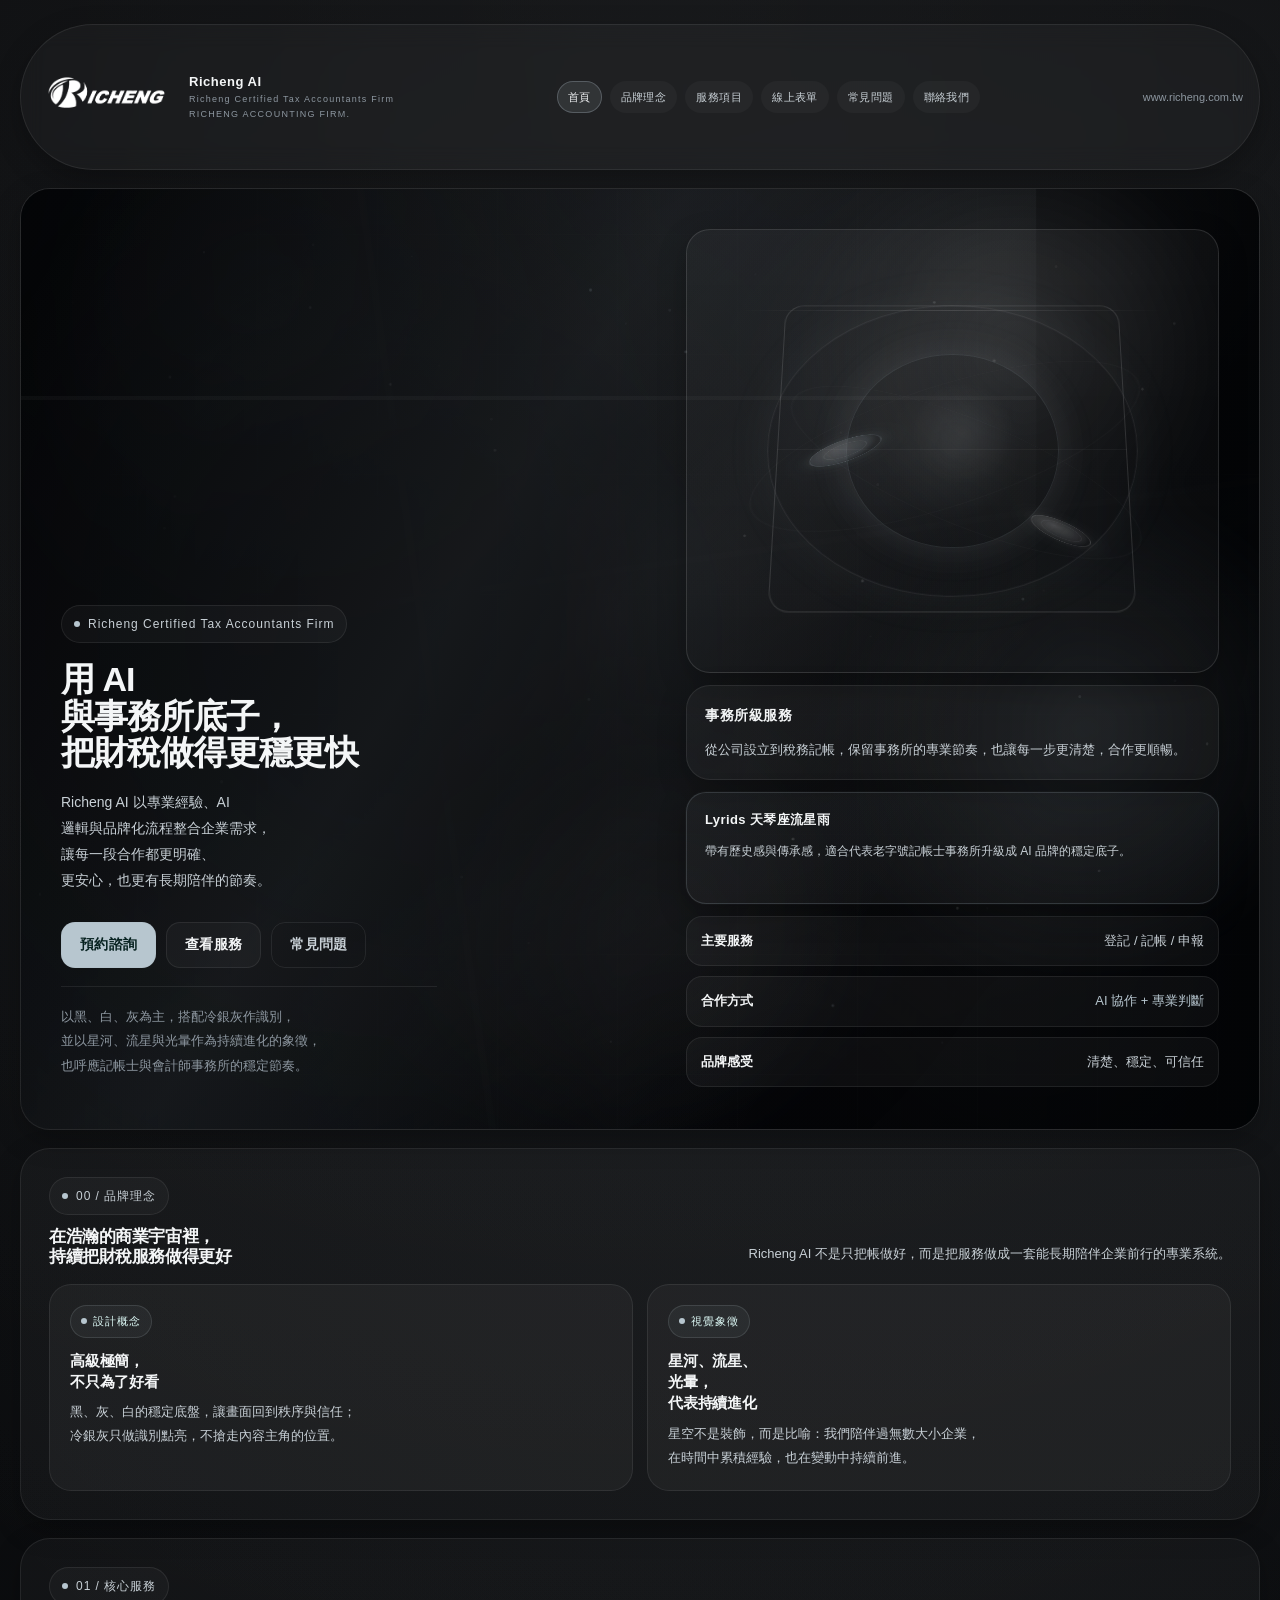
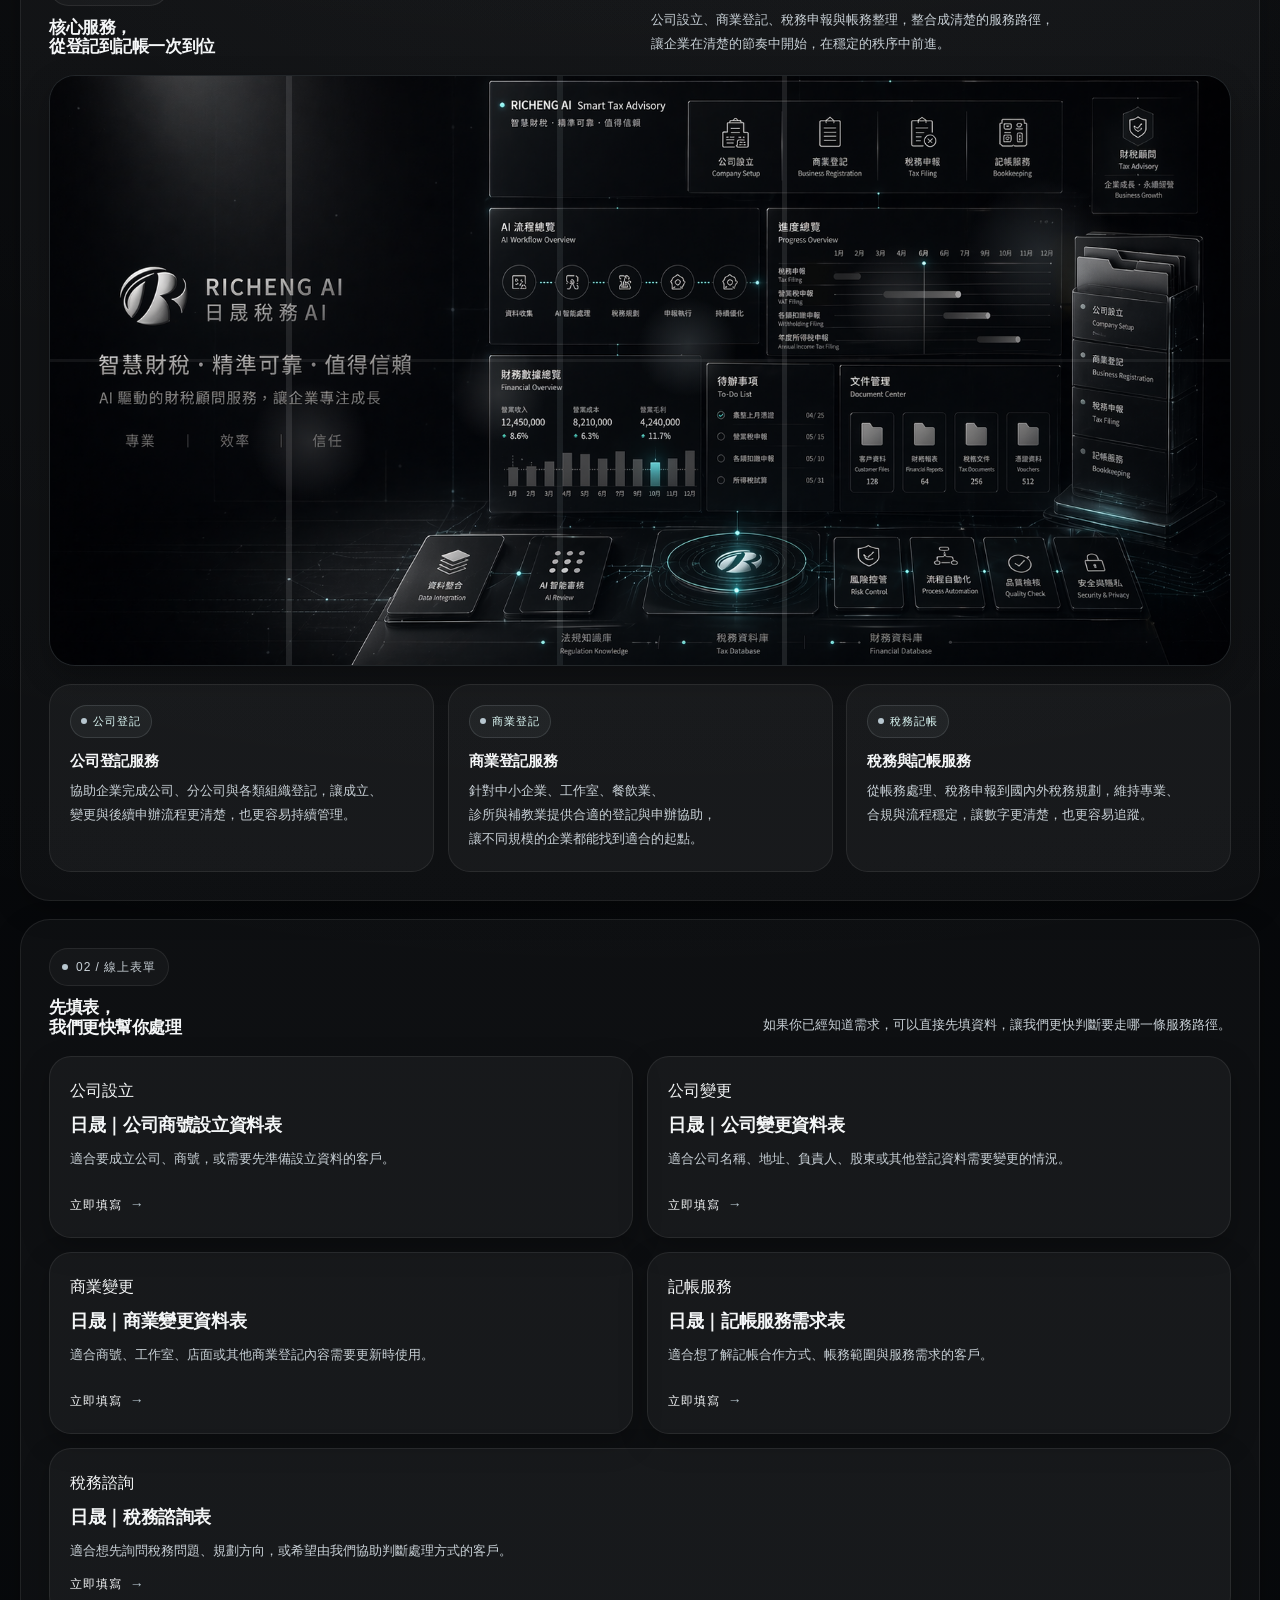
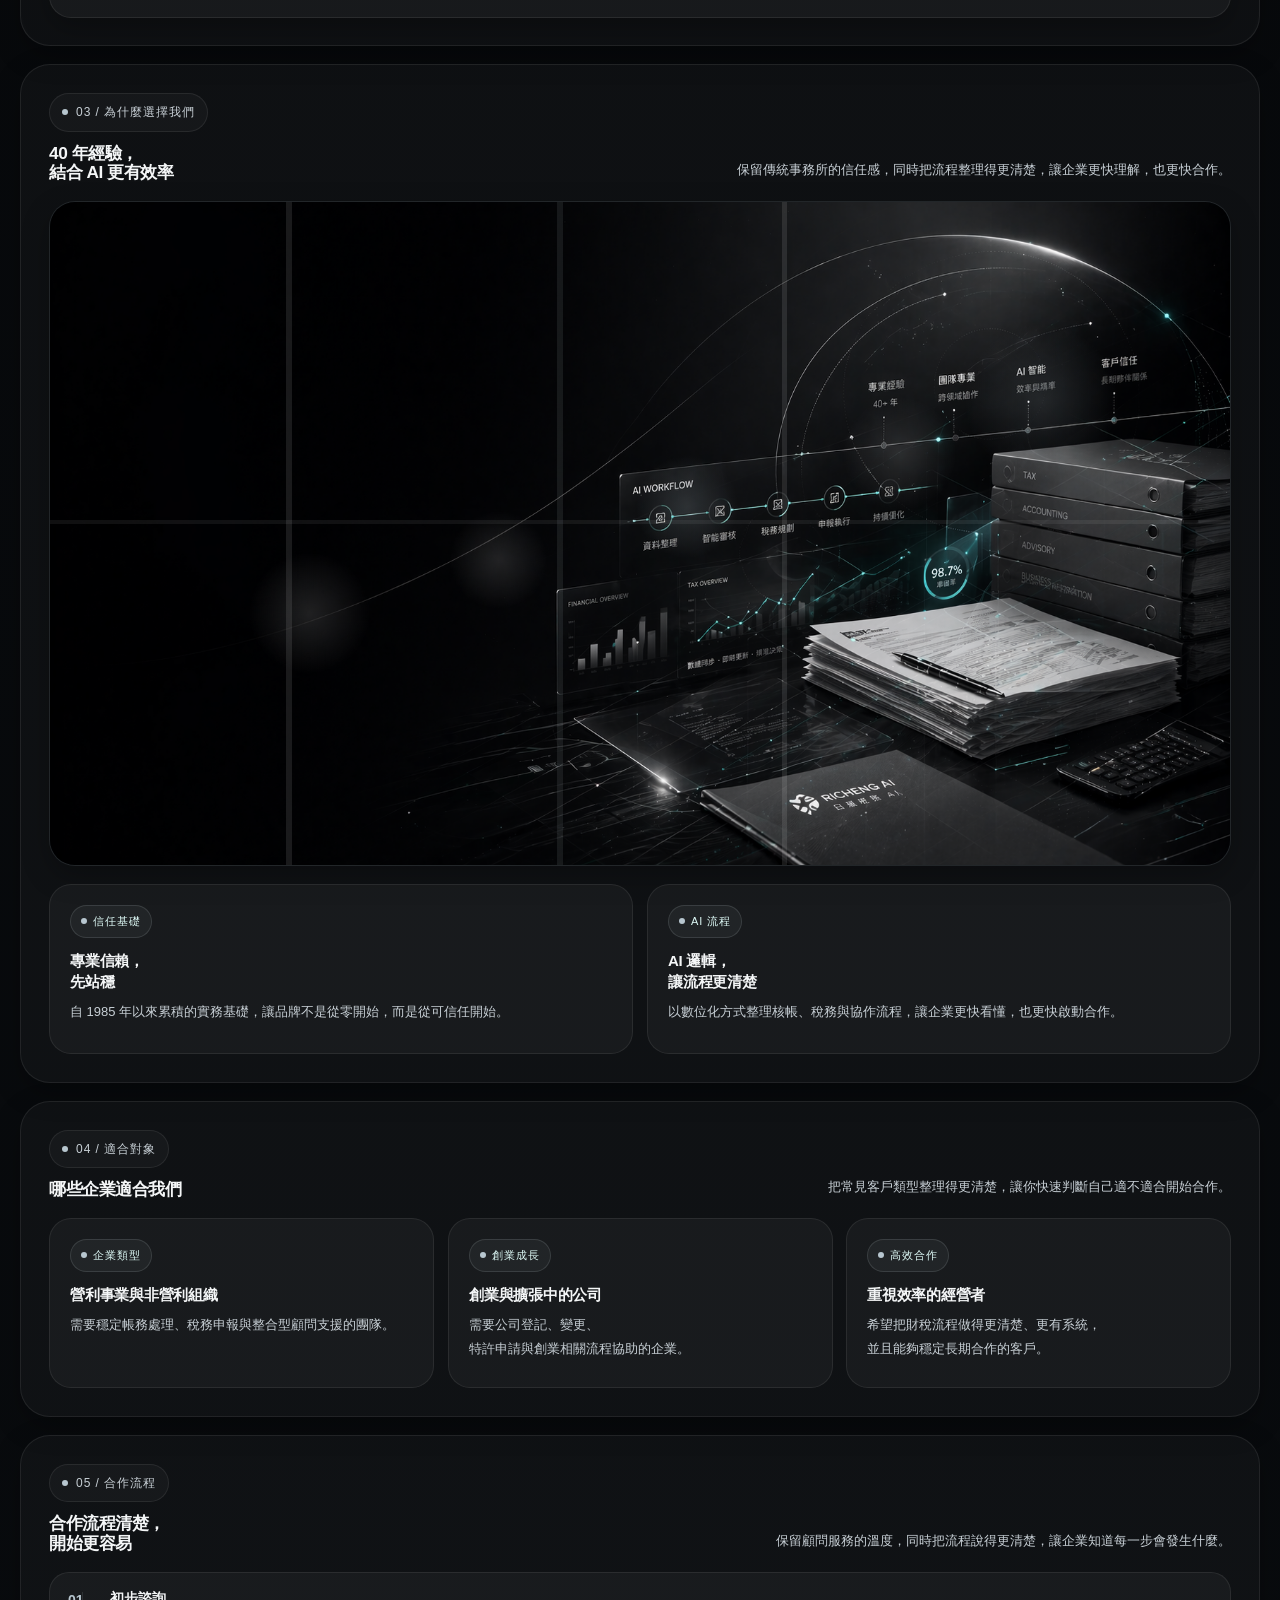
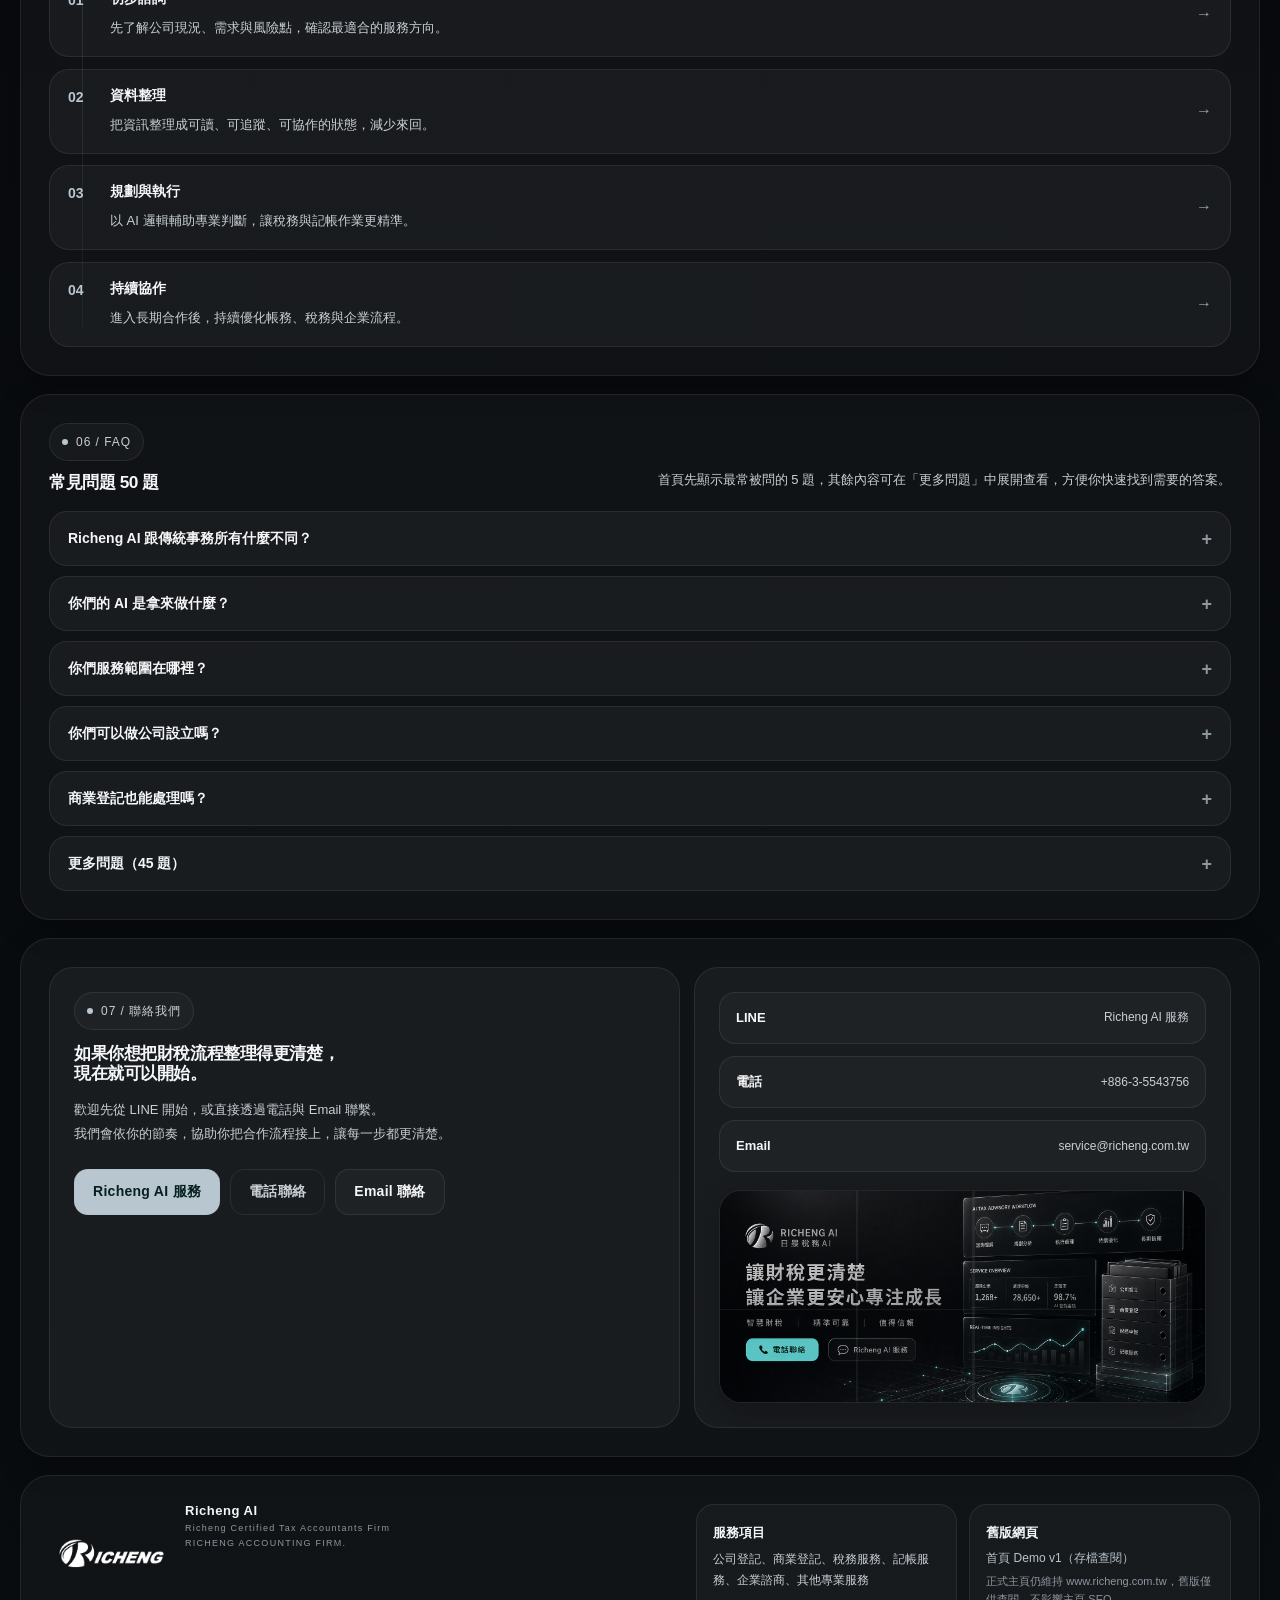
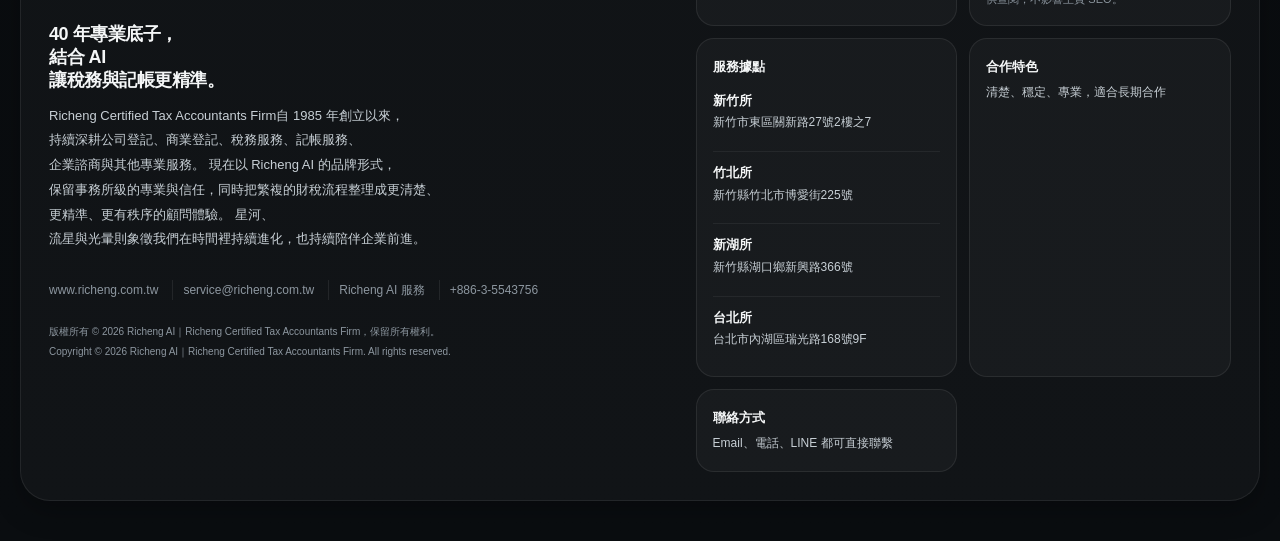
==== commit 766f23c5: "Add files via upload" ====
--- a/en/index.html
+++ b/en/index.html
@@ -1,4 +1,4 @@
-﻿<!DOCTYPE html>
+<!DOCTYPE html>
 <html lang="en">
 <head>
   <meta charset="UTF-8" />
@@ -142,7 +142,7 @@
       --text:#c8d0d6;
       --muted:#8d97a0;
       --line:rgba(255,255,255,.08);
-      --accent:#59d4cc;
+      --accent:#b7c6cf;
       --shadow:0 26px 80px rgba(0,0,0,.42);
       --shadow-soft:0 10px 28px rgba(0,0,0,.26);
       --max:1240px;
@@ -153,9 +153,10 @@
     body{
       margin:0;
       color:var(--ink);
+      overflow-x:hidden;
       background:
         radial-gradient(circle at top, rgba(255,255,255,.06), transparent 38%),
-        radial-gradient(circle at 70% 10%, rgba(89,212,204,.06), transparent 20%),
+        radial-gradient(circle at 70% 10%, rgba(183,198,207,.06), transparent 20%),
         linear-gradient(180deg, var(--bg) 0%, var(--bg2) 100%);
       font-family:-apple-system, BlinkMacSystemFont, "SF Pro Display", "SF Pro Text", "PingFang TC", "Noto Sans TC", "Microsoft JhengHei", sans-serif;
       line-height:1.7;
@@ -230,38 +231,46 @@
       100%{ transform:translate3d(0,0,0); }
     }
     @keyframes twinkle{
-      0%{ opacity:.30; transform:scale(.92); }
-      50%{ opacity:.92; transform:scale(1); }
-      100%{ opacity:.40; transform:scale(1.06); }
+      0%{ opacity:.30; }
+      50%{ opacity:.92; }
+      100%{ opacity:.40; }
+    }
+    @keyframes starfieldSpin{
+      0%{ transform:rotate(0deg) scale(1.02); }
+      100%{ transform:rotate(360deg) scale(1.02); }
+    }
+    @keyframes starfieldSpinReverse{
+      0%{ transform:rotate(360deg) scale(1.018); }
+      100%{ transform:rotate(0deg) scale(1.018); }
     }
     @keyframes meteorFly{
       0%{
         opacity:0;
       transform:translate3d(0,0,var(--zstart, -220px)) rotate(var(--rot, 18deg)) scale(var(--scale-start, .58));
-      filter:blur(var(--blur-start, 2px)) drop-shadow(0 0 3px rgba(89,212,204,.10));
+      filter:blur(calc(var(--blur-start, 2px) * .88)) drop-shadow(0 0 4px rgba(255,255,255,.18));
       }
       4%{
-        opacity:.26;
+        opacity:.38;
       }
       8%{
-        opacity:.44;
+        opacity:.62;
       }
       14%{
-        opacity:.58;
+        opacity:.80;
       }
       18%{
-        opacity:.52;
+        opacity:.74;
       }
       22%{
-        opacity:.32;
+        opacity:.46;
       }
       28%{
-        opacity:.14;
+        opacity:.20;
       }
       100%{
         opacity:0;
         transform:translate3d(calc(var(--dx, 940px) * 1), calc(var(--dy, 500px) * 1), var(--zend, 120px)) rotate(var(--rot, 18deg)) scale(var(--scale-end, 1.22));
-        filter:blur(var(--blur-end, .12px)) drop-shadow(0 0 5px rgba(89,212,204,.12));
+        filter:blur(var(--blur-end, .12px)) drop-shadow(0 0 7px rgba(255,255,255,.22));
       }
     }
     @keyframes meteorGlow{
@@ -329,14 +338,14 @@
 
     .topnav a:hover{
       transform:translateY(-1px);
-      border-color:rgba(89,212,204,.24);
-      background:rgba(89,212,204,.08);
+      border-color:rgba(183,198,207,.24);
+      background:rgba(183,198,207,.08);
       color:var(--ink);
     }
 
     .topnav a[aria-current="page"]{
-      border-color:rgba(89,212,204,.28);
-      background:rgba(89,212,204,.12);
+      border-color:rgba(183,198,207,.28);
+      background:rgba(183,198,207,.12);
       color:var(--ink);
     }
 
@@ -411,8 +420,8 @@
     .lang-switch button:hover,
     .lang-switch button.is-active{
       transform:translateY(-1px);
-      border-color:rgba(89,212,204,.28);
-      background:rgba(89,212,204,.10);
+      border-color:rgba(183,198,207,.28);
+      background:rgba(183,198,207,.10);
       color:var(--ink);
     }
 
@@ -469,9 +478,9 @@
       z-index:0;
       background:
         radial-gradient(circle at 16% 22%, rgba(255,255,255,.08), transparent 14%),
-        radial-gradient(circle at 26% 30%, rgba(89,212,204,.08), transparent 18%),
+        radial-gradient(circle at 26% 30%, rgba(183,198,207,.08), transparent 18%),
         radial-gradient(circle at 72% 18%, rgba(255,255,255,.09), transparent 16%),
-        radial-gradient(circle at 82% 62%, rgba(89,212,204,.06), transparent 20%),
+        radial-gradient(circle at 82% 62%, rgba(183,198,207,.06), transparent 20%),
         radial-gradient(circle at 50% 50%, rgba(255,255,255,.04), transparent 30%),
       linear-gradient(180deg, rgba(3,4,6,.18), rgba(3,4,6,.64));
       overflow:hidden;
@@ -486,11 +495,11 @@
       filter:blur(10px);
       background:
         radial-gradient(ellipse at 80% 16%, rgba(255,255,255,.12), transparent 12%),
-        radial-gradient(ellipse at 72% 20%, rgba(89,212,204,.08), transparent 18%),
+        radial-gradient(ellipse at 72% 20%, rgba(183,198,207,.08), transparent 18%),
         radial-gradient(ellipse at 62% 34%, rgba(255,255,255,.05), transparent 24%),
         radial-gradient(ellipse at 50% 52%, rgba(255,255,255,.03), transparent 28%),
         radial-gradient(ellipse at 42% 24%, rgba(255,255,255,.03), transparent 18%),
-        linear-gradient(128deg, transparent 0 33%, rgba(255,255,255,.06) 42%, rgba(89,212,204,.05) 48%, transparent 58% 100%),
+        linear-gradient(128deg, transparent 0 33%, rgba(255,255,255,.06) 42%, rgba(183,198,207,.05) 48%, transparent 58% 100%),
         linear-gradient(158deg, transparent 0 52%, rgba(255,255,255,.035) 63%, transparent 76% 100%);
       transform:translate3d(calc(var(--hero-x, 0px) * .32), calc(var(--hero-y, 0px) * .24), 0);
       transition:transform .22s ease-out, opacity .22s ease-out;
@@ -504,9 +513,9 @@
       mix-blend-mode:screen;
       background:
         radial-gradient(circle at 78% 16%, rgba(255,255,255,.22), transparent 10%),
-        radial-gradient(circle at 74% 22%, rgba(89,212,204,.14), transparent 16%),
+        radial-gradient(circle at 74% 22%, rgba(183,198,207,.14), transparent 16%),
         radial-gradient(circle at 70% 28%, rgba(255,255,255,.08), transparent 20%),
-        linear-gradient(145deg, transparent 0 45%, rgba(255,255,255,.08) 48%, rgba(89,212,204,.05) 50%, transparent 55% 100%),
+        linear-gradient(145deg, transparent 0 45%, rgba(255,255,255,.08) 48%, rgba(183,198,207,.05) 50%, transparent 55% 100%),
         linear-gradient(160deg, transparent 0 58%, rgba(255,255,255,.035) 64%, transparent 72% 100%);
       filter:blur(18px);
       transform:translate3d(calc(var(--hero-x, 0px) * .22), calc(var(--hero-y, 0px) * .16), 0);
@@ -537,6 +546,8 @@
       inset:-10% -8%;
       background-repeat:no-repeat;
       opacity:.86;
+      transform-origin:center;
+      will-change:opacity, transform;
     }
 
     .hero-stars::before{
@@ -544,37 +555,37 @@
         radial-gradient(circle, rgba(255,255,255,.85) 0 1px, transparent 1.7px),
         radial-gradient(circle, rgba(255,255,255,.75) 0 1px, transparent 1.7px),
         radial-gradient(circle, rgba(255,255,255,.78) 0 1px, transparent 1.7px),
-        radial-gradient(circle, rgba(89,212,204,.82) 0 1px, transparent 1.8px),
+        radial-gradient(circle, rgba(183,198,207,.82) 0 1px, transparent 1.8px),
         radial-gradient(circle, rgba(255,255,255,.70) 0 1px, transparent 1.7px),
         radial-gradient(circle, rgba(255,255,255,.82) 0 1px, transparent 1.7px),
-        radial-gradient(circle, rgba(89,212,204,.76) 0 1px, transparent 1.8px),
+        radial-gradient(circle, rgba(183,198,207,.76) 0 1px, transparent 1.8px),
         radial-gradient(circle, rgba(255,255,255,.72) 0 1px, transparent 1.7px),
         radial-gradient(circle, rgba(255,255,255,.66) 0 1px, transparent 1.7px),
-        radial-gradient(circle, rgba(89,212,204,.58) 0 1px, transparent 1.8px),
+        radial-gradient(circle, rgba(183,198,207,.58) 0 1px, transparent 1.8px),
         radial-gradient(circle, rgba(255,255,255,.60) 0 1px, transparent 1.7px),
         radial-gradient(circle, rgba(255,255,255,.56) 0 1px, transparent 1.7px);
       background-size: 22% 22%, 18% 18%, 16% 16%, 20% 20%, 14% 14%, 12% 12%, 15% 15%, 11% 11%, 9% 9%, 10% 10%, 8% 8%, 7% 7%;
       background-position: 8% 18%, 22% 12%, 38% 28%, 54% 16%, 68% 42%, 78% 20%, 86% 54%, 62% 68%, 18% 62%, 46% 54%, 74% 74%, 90% 18%;
-      animation:twinkle 8s ease-in-out infinite alternate;
+      animation:twinkle 8s ease-in-out infinite alternate, starfieldSpin 64s linear infinite;
     }
 
     .hero-stars::after{
       background-image:
         radial-gradient(circle, rgba(255,255,255,.70) 0 1px, transparent 1.5px),
         radial-gradient(circle, rgba(255,255,255,.82) 0 1px, transparent 1.5px),
-        radial-gradient(circle, rgba(89,212,204,.80) 0 1px, transparent 1.8px),
+        radial-gradient(circle, rgba(183,198,207,.80) 0 1px, transparent 1.8px),
         radial-gradient(circle, rgba(255,255,255,.66) 0 1px, transparent 1.5px),
         radial-gradient(circle, rgba(255,255,255,.78) 0 1px, transparent 1.5px),
-        radial-gradient(circle, rgba(89,212,204,.72) 0 1px, transparent 1.8px),
+        radial-gradient(circle, rgba(183,198,207,.72) 0 1px, transparent 1.8px),
         radial-gradient(circle, rgba(255,255,255,.72) 0 1px, transparent 1.5px),
         radial-gradient(circle, rgba(255,255,255,.88) 0 1px, transparent 1.5px),
         radial-gradient(circle, rgba(255,255,255,.60) 0 1px, transparent 1.5px),
-        radial-gradient(circle, rgba(89,212,204,.56) 0 1px, transparent 1.8px),
+        radial-gradient(circle, rgba(183,198,207,.56) 0 1px, transparent 1.8px),
         radial-gradient(circle, rgba(255,255,255,.60) 0 1px, transparent 1.5px),
         radial-gradient(circle, rgba(255,255,255,.74) 0 1px, transparent 1.5px);
       background-size: 10% 10%, 13% 13%, 14% 14%, 9% 9%, 7% 7%, 11% 11%, 8% 8%, 6% 6%, 5% 5%, 4% 4%, 6% 6%, 5% 5%;
       background-position: 14% 34%, 30% 22%, 46% 12%, 58% 38%, 72% 16%, 80% 44%, 88% 24%, 92% 58%, 18% 12%, 64% 82%, 84% 70%, 6% 72%;
-      animation:twinkle 11s ease-in-out infinite alternate-reverse;
+      animation:twinkle 11s ease-in-out infinite alternate-reverse, starfieldSpinReverse 82s linear infinite;
       filter:blur(.1px);
     }
 
@@ -592,6 +603,8 @@
       position:absolute;
       inset:-12% -10%;
       background-repeat:no-repeat;
+      transform-origin:center;
+      will-change:opacity, transform;
     }
 
     .hero-stars-deep::before{
@@ -599,22 +612,22 @@
         radial-gradient(circle, rgba(255,255,255,.55) 0 0.8px, transparent 1.1px),
         radial-gradient(circle, rgba(255,255,255,.45) 0 0.8px, transparent 1.1px),
         radial-gradient(circle, rgba(255,255,255,.50) 0 0.8px, transparent 1.1px),
-        radial-gradient(circle, rgba(89,212,204,.42) 0 0.8px, transparent 1.2px),
+        radial-gradient(circle, rgba(183,198,207,.42) 0 0.8px, transparent 1.2px),
         radial-gradient(circle, rgba(255,255,255,.42) 0 0.8px, transparent 1.1px),
         radial-gradient(circle, rgba(255,255,255,.46) 0 0.8px, transparent 1.1px),
-        radial-gradient(circle, rgba(89,212,204,.34) 0 0.8px, transparent 1.2px),
+        radial-gradient(circle, rgba(183,198,207,.34) 0 0.8px, transparent 1.2px),
         radial-gradient(circle, rgba(255,255,255,.40) 0 0.8px, transparent 1.1px),
         radial-gradient(circle, rgba(255,255,255,.38) 0 0.8px, transparent 1.1px),
-        radial-gradient(circle, rgba(89,212,204,.30) 0 0.8px, transparent 1.2px),
+        radial-gradient(circle, rgba(183,198,207,.30) 0 0.8px, transparent 1.2px),
         radial-gradient(circle, rgba(255,255,255,.34) 0 0.8px, transparent 1.1px),
         radial-gradient(circle, rgba(255,255,255,.30) 0 0.8px, transparent 1.1px),
         radial-gradient(circle, rgba(255,255,255,.26) 0 0.8px, transparent 1.1px),
-        radial-gradient(circle, rgba(89,212,204,.24) 0 0.8px, transparent 1.2px),
+        radial-gradient(circle, rgba(183,198,207,.24) 0 0.8px, transparent 1.2px),
         radial-gradient(circle, rgba(255,255,255,.24) 0 0.8px, transparent 1.1px),
         radial-gradient(circle, rgba(255,255,255,.20) 0 0.8px, transparent 1.1px);
       background-size: 8% 8%, 7% 7%, 6% 6%, 5% 5%, 4% 4%, 6% 6%, 4% 4%, 3.5% 3.5%, 3.2% 3.2%, 3% 3%, 2.8% 2.8%, 2.6% 2.6%, 2.4% 2.4%, 2.2% 2.2%, 2% 2%, 1.8% 1.8%;
       background-position: 5% 8%, 12% 26%, 18% 68%, 26% 42%, 34% 14%, 42% 76%, 49% 20%, 57% 58%, 64% 30%, 71% 84%, 78% 44%, 84% 16%, 89% 66%, 93% 28%, 96% 54%, 8% 92%;
-      animation:twinkle 15s ease-in-out infinite alternate;
+      animation:twinkle 15s ease-in-out infinite alternate, starfieldSpinReverse 110s linear infinite;
       filter:blur(.15px);
     }
 
@@ -622,31 +635,31 @@
       background-image:
         radial-gradient(circle, rgba(255,255,255,.36) 0 0.8px, transparent 1.05px),
         radial-gradient(circle, rgba(255,255,255,.30) 0 0.8px, transparent 1.05px),
-        radial-gradient(circle, rgba(89,212,204,.26) 0 0.8px, transparent 1.15px),
+        radial-gradient(circle, rgba(183,198,207,.26) 0 0.8px, transparent 1.15px),
         radial-gradient(circle, rgba(255,255,255,.32) 0 0.8px, transparent 1.05px),
         radial-gradient(circle, rgba(255,255,255,.34) 0 0.8px, transparent 1.05px),
-        radial-gradient(circle, rgba(89,212,204,.22) 0 0.8px, transparent 1.15px),
+        radial-gradient(circle, rgba(183,198,207,.22) 0 0.8px, transparent 1.15px),
         radial-gradient(circle, rgba(255,255,255,.28) 0 0.8px, transparent 1.05px),
         radial-gradient(circle, rgba(255,255,255,.24) 0 0.8px, transparent 1.05px),
-        radial-gradient(circle, rgba(89,212,204,.20) 0 0.8px, transparent 1.15px),
+        radial-gradient(circle, rgba(183,198,207,.20) 0 0.8px, transparent 1.15px),
         radial-gradient(circle, rgba(255,255,255,.22) 0 0.8px, transparent 1.05px),
         radial-gradient(circle, rgba(255,255,255,.18) 0 0.8px, transparent 1.05px),
         radial-gradient(circle, rgba(255,255,255,.16) 0 0.8px, transparent 1.05px);
       background-size: 4.5% 4.5%, 3.8% 3.8%, 3.6% 3.6%, 3.4% 3.4%, 3.2% 3.2%, 3% 3%, 2.8% 2.8%, 2.6% 2.6%, 2.4% 2.4%, 2.2% 2.2%, 2% 2%, 1.8% 1.8%;
       background-position: 10% 18%, 18% 38%, 24% 62%, 36% 24%, 48% 84%, 58% 16%, 66% 48%, 74% 72%, 82% 32%, 88% 58%, 94% 22%, 6% 78%;
-      animation:twinkle 18s ease-in-out infinite alternate-reverse;
+      animation:twinkle 18s ease-in-out infinite alternate-reverse, starfieldSpin 138s linear infinite;
       filter:blur(.22px);
     }
 
     .hero.peak-night .hero-stars::before{
       opacity:.86;
-      animation-duration:3.1s;
+      animation-duration:3.1s, 46s;
       filter:drop-shadow(0 0 4px rgba(255,255,255,.14));
     }
 
     .hero.peak-night .hero-stars::after{
       opacity:.82;
-      animation-duration:3.8s;
+      animation-duration:3.8s, 58s;
       filter:blur(.16px) drop-shadow(0 0 5px rgba(255,255,255,.12));
     }
 
@@ -655,12 +668,12 @@
     }
 
     .hero.peak-night .hero-stars-deep::before{
-      animation-duration:4.6s;
+      animation-duration:4.6s, 78s;
       opacity:.84;
     }
 
     .hero.peak-night .hero-stars-deep::after{
-      animation-duration:5.8s;
+      animation-duration:5.8s, 96s;
       opacity:.72;
     }
 
@@ -685,13 +698,13 @@
       background:
         linear-gradient(90deg,
           rgba(255,255,255,0) 0%,
-          rgba(255,255,255,.01) 30%,
-          rgba(255,255,255,.03) 48%,
-          rgba(255,255,255,.10) 66%,
-          rgba(255,255,255,.24) 80%,
-          rgba(89,212,204,.44) 90%,
-          rgba(255,255,255,.56) 100%);
-      filter:drop-shadow(0 0 4px rgba(89,212,204,.12));
+          rgba(255,255,255,.02) 26%,
+          rgba(255,255,255,.06) 44%,
+          rgba(255,255,255,.16) 64%,
+          rgba(255,255,255,.34) 80%,
+          rgba(183,198,207,.64) 92%,
+          rgba(255,255,255,.92) 100%);
+      filter:drop-shadow(0 0 6px rgba(255,255,255,.20));
       opacity:0;
       transform-origin:right center;
       will-change:transform, opacity;
@@ -707,9 +720,9 @@
       height:14px;
       transform:translateY(-50%);
       border-radius:999px;
-      background:linear-gradient(90deg, rgba(255,255,255,0), rgba(255,255,255,.008) 38%, rgba(89,212,204,.05) 72%, rgba(255,255,255,.13) 100%);
-      filter:blur(16px);
-      opacity:.24;
+      background:linear-gradient(90deg, rgba(255,255,255,0), rgba(255,255,255,.012) 34%, rgba(183,198,207,.07) 68%, rgba(255,255,255,.20) 100%);
+      filter:blur(13px);
+      opacity:.32;
       pointer-events:none;
     }
 
@@ -721,22 +734,22 @@
       width:40px;
       height:28px;
       border-radius:50%;
-      background:radial-gradient(circle, rgba(255,255,255,.20), rgba(255,255,255,.10) 34%, rgba(89,212,204,.04) 60%, transparent 82%);
+      background:radial-gradient(circle, rgba(255,255,255,.30), rgba(255,255,255,.14) 34%, rgba(183,198,207,.06) 60%, transparent 82%);
+      filter:blur(6px);
+      animation:meteorGlow 3.4s linear forwards;
+    }
+
+    .hero.peak-night .meteor{
+      filter:drop-shadow(0 0 10px rgba(255,255,255,.28));
+    }
+
+    .hero.peak-night .meteor::before{
+      opacity:.42;
       filter:blur(8px);
-      animation:meteorGlow 3.4s linear forwards;
-    }
-
-    .hero.peak-night .meteor{
-      filter:drop-shadow(0 0 7px rgba(89,212,204,.22));
-    }
-
-    .hero.peak-night .meteor::before{
-      opacity:.58;
-      filter:blur(10px);
     }
 
     .hero.peak-night .meteor::after{
-      opacity:.66;
+      opacity:.48;
     }
 
     .hero-bg::before{
@@ -747,13 +760,13 @@
         radial-gradient(circle at 18% 38%, rgba(255,255,255,.68) 0 1px, transparent 1.7px),
         radial-gradient(circle at 28% 12%, rgba(255,255,255,.40) 0 1px, transparent 1.7px),
         radial-gradient(circle at 40% 28%, rgba(255,255,255,.48) 0 1px, transparent 1.7px),
-        radial-gradient(circle at 52% 18%, rgba(89,212,204,.48) 0 1px, transparent 1.8px),
+        radial-gradient(circle at 52% 18%, rgba(183,198,207,.48) 0 1px, transparent 1.8px),
         radial-gradient(circle at 66% 34%, rgba(255,255,255,.34) 0 1px, transparent 1.8px),
         radial-gradient(circle at 78% 14%, rgba(255,255,255,.52) 0 1px, transparent 1.8px),
-        radial-gradient(circle at 86% 52%, rgba(89,212,204,.54) 0 1px, transparent 1.8px),
+        radial-gradient(circle at 86% 52%, rgba(183,198,207,.54) 0 1px, transparent 1.8px),
         radial-gradient(circle at 64% 68%, rgba(255,255,255,.34) 0 1px, transparent 1.8px),
         radial-gradient(circle at 38% 70%, rgba(255,255,255,.44) 0 1px, transparent 1.8px),
-        radial-gradient(circle at 14% 76%, rgba(89,212,204,.32) 0 1px, transparent 1.8px),
+        radial-gradient(circle at 14% 76%, rgba(183,198,207,.32) 0 1px, transparent 1.8px),
         radial-gradient(circle at 48% 46%, rgba(255,255,255,.16), transparent 18%),
         linear-gradient(90deg, rgba(255,255,255,.05) 0 1px, transparent 1px 100%),
         linear-gradient(180deg, rgba(255,255,255,.04) 0 1px, transparent 1px 100%);
@@ -771,9 +784,9 @@
       background:
         radial-gradient(circle at 78% 24%, rgba(255,255,255,.24), transparent 7%),
         radial-gradient(circle at 70% 34%, rgba(255,255,255,.14), transparent 10%),
-        radial-gradient(circle at 58% 44%, rgba(89,212,204,.08), transparent 18%),
+        radial-gradient(circle at 58% 44%, rgba(183,198,207,.08), transparent 18%),
         linear-gradient(145deg, transparent 0 44%, rgba(255,255,255,.05) 47%, transparent 50% 100%),
-        linear-gradient(160deg, transparent 0 56%, rgba(89,212,204,.06) 59%, transparent 62% 100%),
+        linear-gradient(160deg, transparent 0 56%, rgba(183,198,207,.06) 59%, transparent 62% 100%),
         linear-gradient(90deg, transparent 0 35%, rgba(255,255,255,.05) 35% 35.5%, transparent 35.5% 100%),
         linear-gradient(180deg, transparent 0 42%, rgba(255,255,255,.04) 42% 42.5%, transparent 42.5% 100%);
       opacity:.58;
@@ -788,12 +801,12 @@
       pointer-events:none;
       background:
         radial-gradient(circle at 82% 18%, rgba(255,255,255,.16), transparent 9%),
-        radial-gradient(circle at 72% 28%, rgba(89,212,204,.13), transparent 16%),
+        radial-gradient(circle at 72% 28%, rgba(183,198,207,.13), transparent 16%),
         radial-gradient(circle at 62% 44%, rgba(255,255,255,.11), transparent 20%),
-        radial-gradient(circle at 48% 58%, rgba(89,212,204,.07), transparent 26%),
+        radial-gradient(circle at 48% 58%, rgba(183,198,207,.07), transparent 26%),
         radial-gradient(circle at 30% 40%, rgba(255,255,255,.06), transparent 24%),
         radial-gradient(circle at 76% 74%, rgba(255,255,255,.08), transparent 16%),
-        linear-gradient(132deg, transparent 0 34%, rgba(89,212,204,.08) 46%, transparent 58% 100%),
+        linear-gradient(132deg, transparent 0 34%, rgba(183,198,207,.08) 46%, transparent 58% 100%),
         linear-gradient(155deg, transparent 0 54%, rgba(255,255,255,.05) 64%, transparent 76% 100%);
       filter:blur(24px);
       opacity:.64;
@@ -816,7 +829,7 @@
       position:absolute;
       inset:0;
         background:
-          linear-gradient(120deg, transparent 16%, rgba(89,212,204,.10) 50%, transparent 84%),
+          linear-gradient(120deg, transparent 16%, rgba(183,198,207,.10) 50%, transparent 84%),
           linear-gradient(180deg, transparent 0 22%, rgba(255,255,255,.03) 22% 22.4%, transparent 22.4% 100%);
       transform:translateX(-18%);
       animation:shimmerLine 12s ease-in-out infinite alternate;
@@ -830,9 +843,9 @@
         background:
           radial-gradient(circle at 34% 48%, rgba(2,3,5,.82) 0 13%, rgba(2,3,5,.54) 26%, rgba(2,3,5,.20) 42%, transparent 60%),
           radial-gradient(circle at 76% 24%, rgba(255,255,255,.08), transparent 16%),
-          radial-gradient(circle at 81% 56%, rgba(89,212,204,.10), transparent 20%),
+          radial-gradient(circle at 81% 56%, rgba(183,198,207,.10), transparent 20%),
           radial-gradient(circle at 50% 72%, rgba(255,255,255,.05), transparent 22%),
-          radial-gradient(circle at 24% 20%, rgba(89,212,204,.05), transparent 24%),
+          radial-gradient(circle at 24% 20%, rgba(183,198,207,.05), transparent 24%),
           linear-gradient(90deg, transparent 0 48%, rgba(255,255,255,.035) 48% 48.3%, transparent 48.3% 100%);
       filter:blur(16px);
       opacity:.92;
@@ -894,7 +907,7 @@
       border:1px solid rgba(255,255,255,.12);
       perspective:980px;
       background:
-        radial-gradient(circle at 50% 50%, rgba(89,212,204,.05), transparent 20%),
+        radial-gradient(circle at 50% 50%, rgba(183,198,207,.05), transparent 20%),
         radial-gradient(circle at 52% 46%, rgba(255,255,255,.06), transparent 14%),
         linear-gradient(180deg, rgba(255,255,255,.035), rgba(255,255,255,.018));
       overflow:hidden;
@@ -919,8 +932,8 @@
       position:absolute;
       inset:28% 30%;
       border-radius:50%;
-      border:1px solid rgba(89,212,204,.12);
-      box-shadow:0 0 42px rgba(89,212,204,.10), 0 0 72px rgba(255,255,255,.04);
+      border:1px solid rgba(183,198,207,.12);
+      box-shadow:0 0 42px rgba(183,198,207,.10), 0 0 72px rgba(255,255,255,.04);
       animation:orbitDrift 22s ease-in-out infinite alternate;
     }
 
@@ -976,7 +989,7 @@
       inset:0;
       border-radius:50%;
       border:1px solid rgba(255,255,255,.05);
-      box-shadow:inset 0 0 0 1px rgba(89,212,204,.02);
+      box-shadow:inset 0 0 0 1px rgba(183,198,207,.02);
       opacity:.42;
     }
 
@@ -987,9 +1000,9 @@
       width:20%;
       height:20%;
       border-radius:50%;
-      border:1px solid rgba(89,212,204,.18);
-      background:radial-gradient(circle at 35% 35%, rgba(255,255,255,.18), rgba(89,212,204,.13) 54%, transparent 72%);
-      box-shadow:0 0 18px rgba(89,212,204,.08), 0 0 52px rgba(89,212,204,.06);
+      border:1px solid rgba(183,198,207,.18);
+      background:radial-gradient(circle at 35% 35%, rgba(255,255,255,.18), rgba(183,198,207,.13) 54%, transparent 72%);
+      box-shadow:0 0 18px rgba(183,198,207,.08), 0 0 52px rgba(183,198,207,.06);
       animation:sunPulse 14s ease-in-out infinite alternate;
       transform:translate3d(0,0,0);
     }
@@ -1007,7 +1020,7 @@
       position:absolute;
       inset:-34%;
       border-radius:50%;
-      background:radial-gradient(circle, rgba(89,212,204,.10), transparent 62%);
+      background:radial-gradient(circle, rgba(183,198,207,.10), transparent 62%);
       filter:blur(10px);
       opacity:.62;
     }
@@ -1053,7 +1066,7 @@
       bottom:17%;
       border-radius:50%;
       border:1px solid rgba(255,255,255,.07);
-      box-shadow:inset 0 0 0 1px rgba(89,212,204,.03), 0 0 52px rgba(89,212,204,.06);
+      box-shadow:inset 0 0 0 1px rgba(183,198,207,.03), 0 0 52px rgba(183,198,207,.06);
       animation:orbitGlow 14s linear infinite;
     }
 
@@ -1127,7 +1140,7 @@
     }
 
     .btn-primary:hover{
-      box-shadow:0 0 0 1px rgba(89,212,204,.16), 0 12px 26px rgba(89,212,204,.08);
+      box-shadow:0 0 0 1px rgba(183,198,207,.16), 0 12px 26px rgba(183,198,207,.08);
     }
 
     .btn-secondary{
@@ -1190,8 +1203,8 @@
       padding:16px 18px;
       min-height:112px;
       border-radius:20px;
-      border:1px solid rgba(89,212,204,.18);
-      background:linear-gradient(180deg, rgba(89,212,204,.06), rgba(255,255,255,.035));
+      border:1px solid rgba(183,198,207,.18);
+      background:linear-gradient(180deg, rgba(183,198,207,.06), rgba(255,255,255,.035));
       box-shadow:0 0 0 1px rgba(255,255,255,.02), var(--shadow-soft);
       animation:fadeUp 1s ease .24s both;
     }
@@ -1320,7 +1333,7 @@
 
     .section-visual::before{
       background:
-        linear-gradient(90deg, transparent 0 20%, rgba(255,255,255,.12) 20% 20.5%, transparent 20.5% 43%, rgba(89,212,204,.12) 43% 43.5%, transparent 43.5% 62%, rgba(255,255,255,.12) 62% 62.5%, transparent 62.5% 100%),
+        linear-gradient(90deg, transparent 0 20%, rgba(255,255,255,.12) 20% 20.5%, transparent 20.5% 43%, rgba(183,198,207,.12) 43% 43.5%, transparent 43.5% 62%, rgba(255,255,255,.12) 62% 62.5%, transparent 62.5% 100%),
         linear-gradient(180deg, transparent 0 48%, rgba(255,255,255,.08) 48% 48.6%, transparent 48.6% 100%);
       mix-blend-mode:screen;
       opacity:.8;
@@ -1331,9 +1344,9 @@
       background:
         radial-gradient(circle at 22% 62%, rgba(255,255,255,.12), transparent 6%),
         radial-gradient(circle at 38% 54%, rgba(255,255,255,.12), transparent 6%),
-        radial-gradient(circle at 54% 46%, rgba(89,212,204,.18), transparent 7%),
+        radial-gradient(circle at 54% 46%, rgba(183,198,207,.18), transparent 7%),
         radial-gradient(circle at 72% 38%, rgba(255,255,255,.12), transparent 6%),
-        radial-gradient(circle at 84% 30%, rgba(89,212,204,.16), transparent 7%);
+        radial-gradient(circle at 84% 30%, rgba(183,198,207,.16), transparent 7%);
       opacity:1;
       animation:softFloat 10s ease-in-out infinite alternate;
     }
@@ -1347,7 +1360,7 @@
       position:absolute;
       inset:0;
       background:
-        linear-gradient(90deg, transparent 0 28%, rgba(89,212,204,.10) 28% 28.5%, transparent 28.5% 52%, rgba(255,255,255,.08) 52% 52.5%, transparent 52.5% 100%),
+        linear-gradient(90deg, transparent 0 28%, rgba(183,198,207,.10) 28% 28.5%, transparent 28.5% 52%, rgba(255,255,255,.08) 52% 52.5%, transparent 52.5% 100%),
         linear-gradient(180deg, transparent 0 56%, rgba(255,255,255,.08) 56% 56.4%, transparent 56.4% 100%);
       mix-blend-mode:screen;
       opacity:.72;
@@ -1379,16 +1392,16 @@
 
     .form-card:hover{
       transform:translateY(-3px) scale(1.005);
-      border-color:rgba(89,212,204,.34);
-      background:linear-gradient(180deg, rgba(89,212,204,.08), rgba(255,255,255,.05));
-      box-shadow:0 18px 42px rgba(0,0,0,.34), 0 0 0 1px rgba(89,212,204,.16), 0 0 30px rgba(89,212,204,.10);
+      border-color:rgba(183,198,207,.34);
+      background:linear-gradient(180deg, rgba(183,198,207,.08), rgba(255,255,255,.05));
+      box-shadow:0 18px 42px rgba(0,0,0,.34), 0 0 0 1px rgba(183,198,207,.16), 0 0 30px rgba(183,198,207,.10);
     }
 
     .form-card::before{
       content:"";
       position:absolute;
       inset:0;
-      background:linear-gradient(120deg, transparent 18%, rgba(89,212,204,.12) 50%, transparent 82%);
+      background:linear-gradient(120deg, transparent 18%, rgba(183,198,207,.12) 50%, transparent 82%);
       opacity:0;
       transform:translateX(-18%);
       transition:opacity .22s ease, transform .22s ease;
@@ -1464,16 +1477,16 @@
 
     .card:hover{
       transform:translateY(-3px) scale(1.005);
-      border-color:rgba(89,212,204,.34);
-      background:linear-gradient(180deg, rgba(89,212,204,.08), rgba(255,255,255,.05));
-      box-shadow:0 18px 42px rgba(0,0,0,.34), 0 0 0 1px rgba(89,212,204,.16), 0 0 30px rgba(89,212,204,.10);
+      border-color:rgba(183,198,207,.34);
+      background:linear-gradient(180deg, rgba(183,198,207,.08), rgba(255,255,255,.05));
+      box-shadow:0 18px 42px rgba(0,0,0,.34), 0 0 0 1px rgba(183,198,207,.16), 0 0 30px rgba(183,198,207,.10);
     }
 
     .card::before{
       content:"";
       position:absolute;
       inset:0;
-      background:linear-gradient(120deg, transparent 18%, rgba(89,212,204,.12) 50%, transparent 82%);
+      background:linear-gradient(120deg, transparent 18%, rgba(183,198,207,.12) 50%, transparent 82%);
       opacity:0;
       transform:translateX(-18%);
       transition:opacity .22s ease, transform .22s ease;
@@ -1513,8 +1526,8 @@
       margin-bottom:12px;
       padding:6px 10px;
       border-radius:999px;
-      border:1px solid rgba(89,212,204,.16);
-      background:rgba(89,212,204,.06);
+      border:1px solid rgba(183,198,207,.16);
+      background:rgba(183,198,207,.06);
       color:#dffbf8;
       font-size:11px;
       letter-spacing:.08em;
@@ -1549,7 +1562,7 @@
       top:20px;
       bottom:20px;
       width:1px;
-      background:linear-gradient(180deg, rgba(89,212,204,.18), rgba(255,255,255,.06));
+      background:linear-gradient(180deg, rgba(183,198,207,.18), rgba(255,255,255,.06));
       opacity:.72;
     }
 
@@ -1570,16 +1583,16 @@
 
     .list-item:hover{
       transform:translateY(-3px) scale(1.004);
-      border-color:rgba(89,212,204,.32);
-      background:linear-gradient(180deg, rgba(89,212,204,.07), rgba(255,255,255,.05));
-      box-shadow:0 16px 36px rgba(0,0,0,.30), 0 0 0 1px rgba(89,212,204,.14), 0 0 24px rgba(89,212,204,.08);
+      border-color:rgba(183,198,207,.32);
+      background:linear-gradient(180deg, rgba(183,198,207,.07), rgba(255,255,255,.05));
+      box-shadow:0 16px 36px rgba(0,0,0,.30), 0 0 0 1px rgba(183,198,207,.14), 0 0 24px rgba(183,198,207,.08);
     }
 
     .list-item::before{
       content:"";
       position:absolute;
       inset:0;
-      background:linear-gradient(120deg, transparent 18%, rgba(89,212,204,.10) 50%, transparent 82%);
+      background:linear-gradient(120deg, transparent 18%, rgba(183,198,207,.10) 50%, transparent 82%);
       opacity:0;
       transform:translateX(-18%);
       transition:opacity .22s ease, transform .22s ease;
@@ -1658,16 +1671,16 @@
 
     .faq:hover{
       transform:translateY(-2px);
-      border-color:rgba(89,212,204,.34);
-      background:linear-gradient(180deg, rgba(89,212,204,.07), rgba(255,255,255,.05));
-      box-shadow:0 14px 32px rgba(0,0,0,.30), 0 0 0 1px rgba(89,212,204,.14), 0 0 22px rgba(89,212,204,.08);
+      border-color:rgba(183,198,207,.34);
+      background:linear-gradient(180deg, rgba(183,198,207,.07), rgba(255,255,255,.05));
+      box-shadow:0 14px 32px rgba(0,0,0,.30), 0 0 0 1px rgba(183,198,207,.14), 0 0 22px rgba(183,198,207,.08);
     }
 
     .faq::before{
       content:"";
       position:absolute;
       inset:0;
-      background:linear-gradient(120deg, transparent 18%, rgba(89,212,204,.10) 50%, transparent 82%);
+      background:linear-gradient(120deg, transparent 18%, rgba(183,198,207,.10) 50%, transparent 82%);
       opacity:0;
       transform:translateX(-18%);
       transition:opacity .22s ease, transform .22s ease;
@@ -1725,9 +1738,9 @@
     }
 
     .faq[open]{
-      border-color:rgba(89,212,204,.38);
-      background:linear-gradient(180deg, rgba(89,212,204,.08), rgba(255,255,255,.05));
-      box-shadow:0 18px 40px rgba(0,0,0,.32), 0 0 0 1px rgba(89,212,204,.16), 0 0 28px rgba(89,212,204,.09);
+      border-color:rgba(183,198,207,.38);
+      background:linear-gradient(180deg, rgba(183,198,207,.08), rgba(255,255,255,.05));
+      box-shadow:0 18px 40px rgba(0,0,0,.32), 0 0 0 1px rgba(183,198,207,.16), 0 0 28px rgba(183,198,207,.09);
     }
 
     .answer{
@@ -1762,9 +1775,9 @@
     .cta-copy:hover,
     .cta-panel:hover{
       transform:translateY(-3px) scale(1.004);
-      border-color:rgba(89,212,204,.34);
-      background:linear-gradient(180deg, rgba(89,212,204,.08), rgba(255,255,255,.05));
-      box-shadow:0 18px 42px rgba(0,0,0,.34), 0 0 0 1px rgba(89,212,204,.16), 0 0 30px rgba(89,212,204,.10);
+      border-color:rgba(183,198,207,.34);
+      background:linear-gradient(180deg, rgba(183,198,207,.08), rgba(255,255,255,.05));
+      box-shadow:0 18px 42px rgba(0,0,0,.34), 0 0 0 1px rgba(183,198,207,.16), 0 0 30px rgba(183,198,207,.10);
     }
 
     .cta-copy::before,
@@ -1772,7 +1785,7 @@
       content:"";
       position:absolute;
       inset:0;
-      background:linear-gradient(120deg, transparent 18%, rgba(89,212,204,.12) 50%, transparent 82%);
+      background:linear-gradient(120deg, transparent 18%, rgba(183,198,207,.12) 50%, transparent 82%);
       opacity:0;
       transform:translateX(-18%);
       transition:opacity .22s ease, transform .22s ease;
@@ -1845,7 +1858,7 @@
 
     .contact-link:hover{
       color:var(--ink);
-      background:rgba(89,212,204,.06);
+      background:rgba(183,198,207,.06);
       transform:translateX(2px);
     }
 
@@ -1968,9 +1981,9 @@
 
     .footer-link:hover{
       transform:translateY(-3px);
-      border-color:rgba(89,212,204,.28);
-      background:linear-gradient(180deg, rgba(89,212,204,.06), rgba(255,255,255,.04));
-      box-shadow:0 14px 30px rgba(0,0,0,.28), 0 0 0 1px rgba(89,212,204,.12);
+      border-color:rgba(183,198,207,.28);
+      background:linear-gradient(180deg, rgba(183,198,207,.06), rgba(255,255,255,.04));
+      box-shadow:0 14px 30px rgba(0,0,0,.28), 0 0 0 1px rgba(183,198,207,.12);
     }
 
     .footer-link strong{
@@ -1990,7 +2003,7 @@
     }
 
     .footer-legacy:hover{
-      color:#8fe6df;
+      color:#d7e0e5;
     }
 
     .footer-legacy-note{
@@ -2104,13 +2117,39 @@
 
     @media (max-width:760px){
       .page{
-        width:min(100%, calc(100% - 18px));
-        padding-top:14px;
+        width:100%;
+        padding:12px 10px 32px;
+        overflow:hidden;
+      }
+
+      .hero,
+      .section,
+      footer,
+      .hero-inner,
+      .hero-copy,
+      .hero-panel,
+      .section-inner,
+      .cta-box,
+      .cta-copy,
+      .footer-grid{
+        width:100%;
+        max-width:100%;
+        min-width:0;
+        overflow:hidden;
       }
 
       .topbar{
-        padding:11px 12px;
-        border-radius:24px;
+        padding:10px 10px;
+        border-radius:22px;
+        flex-direction:column;
+        align-items:stretch;
+        gap:8px;
+        max-width:100%;
+        overflow:hidden;
+      }
+
+      .topbar > *{
+        min-width:0;
       }
 
       .site-tag{
@@ -2118,10 +2157,15 @@
       }
 
       .topnav{
-        justify-content:flex-start;
-        overflow:auto;
+        display:grid;
+        grid-template-columns:repeat(2, minmax(0,1fr));
+        justify-content:stretch;
+        gap:4px;
+        overflow:visible;
         scrollbar-width:none;
-        margin-top:4px;
+        width:100%;
+        max-width:100%;
+        margin-top:0;
       }
 
       .topnav::-webkit-scrollbar{
@@ -2129,22 +2173,33 @@
       }
 
       .topnav a{
-        padding:6px 9px;
-        font-size:10px;
+        display:flex;
+        align-items:center;
+        justify-content:center;
+        min-height:26px;
+        padding:3px 2px;
+        font-size:8.5px;
+        border-radius:12px;
+        text-align:center;
+        border-color:rgba(255,255,255,.08);
+        min-width:0;
+        width:100%;
+        white-space:nowrap;
+        line-height:1.1;
       }
 
       .brand-logo{
-        width:clamp(92px, 30vw, 130px);
+        width:clamp(86px, 25vw, 116px);
       }
 
       .brand-copy strong{
-        font-size:12px;
+        font-size:11.5px;
       }
 
       .brand-copy span{
-        font-size:9px;
+        font-size:8px;
         margin-top:3px;
-        letter-spacing:.12em;
+        letter-spacing:.10em;
       }
 
       .footer-brand .brand{
@@ -2161,53 +2216,263 @@
       .cta-copy,
       .cta-panel,
       footer{
-        padding:18px;
+        padding:16px;
       }
 
       .hero{
         min-height:unset;
+        margin-top:12px;
+        border-radius:24px;
       }
 
       .hero-inner{
-        display:block;
+        display:flex;
+        flex-direction:column;
+        gap:0;
         min-height:unset;
       }
 
+      .hero-copy{
+        align-self:stretch;
+        padding-bottom:0;
+      }
+
+      .hero-copy,
+      .hero-copy h1,
+      .hero-copy .lead,
+      .hero-actions{
+        margin-left:0;
+        margin-right:auto;
+      }
+
       .hero-panel{
-        margin-top:18px;
+        order:-1;
+        position:relative;
+        isolation:isolate;
+        width:100%;
+        min-height:clamp(210px, 58vw, 285px);
+        margin:0 0 14px;
+        padding:6px 0 12px;
+        align-items:center;
+        justify-content:center;
+        overflow:hidden;
+        border-bottom:1px solid rgba(255,255,255,.08);
+      }
+
+        .hero-panel::before{
+          display:none;
+        }
+
+      .hero-panel::after{
+        content:"";
+        position:absolute;
+        inset:2px 0 12px;
+        z-index:-1;
+        pointer-events:none;
+        background:
+          radial-gradient(circle, rgba(255,255,255,.72) 0 1px, transparent 1.6px) 8% 18% / 38px 38px no-repeat,
+          radial-gradient(circle, rgba(183,198,207,.62) 0 1px, transparent 1.7px) 76% 26% / 42px 42px no-repeat,
+          radial-gradient(circle, rgba(255,255,255,.54) 0 1px, transparent 1.5px) 18% 76% / 36px 36px no-repeat,
+          radial-gradient(circle, rgba(255,255,255,.42) 0 1px, transparent 1.5px) 86% 68% / 32px 32px no-repeat,
+          radial-gradient(circle, rgba(183,198,207,.38) 0 1px, transparent 1.6px) 48% 12% / 34px 34px no-repeat,
+          radial-gradient(circle, rgba(255,255,255,.30) 0 1px, transparent 1.4px) 58% 84% / 30px 30px no-repeat;
+        opacity:.72;
+        transform-origin:center;
+        animation:twinkle 6.4s ease-in-out infinite alternate, starfieldSpin 32s linear infinite;
       }
 
       .robot-core{
-        max-width:390px;
+        width:min(100%, 310px);
+        max-width:310px;
+        flex:0 0 auto;
         margin-inline:auto;
+        border-color:rgba(255,255,255,.18);
+        background:
+          radial-gradient(circle at 48% 45%, rgba(255,255,255,.16), transparent 24%),
+          radial-gradient(circle at 50% 50%, rgba(183,198,207,.10), transparent 30%),
+          linear-gradient(180deg, rgba(255,255,255,.055), rgba(255,255,255,.02));
+        box-shadow:0 18px 46px rgba(0,0,0,.34), 0 0 80px rgba(183,198,207,.08);
+      }
+
+      .hero-panel .hero-chip,
+      .hero-panel .hero-meta{
+        display:none;
+      }
+
+      .hero-panel .meteor-story{
+        display:flex;
+        flex-direction:column;
+        gap:4px;
+        width:min(100%, 310px);
+        margin:10px auto 0;
+        padding:11px 12px;
+        border-radius:16px;
+        border:1px solid rgba(255,255,255,.08);
+        background:linear-gradient(180deg, rgba(255,255,255,.035), rgba(255,255,255,.015));
+        box-shadow:0 12px 24px rgba(0,0,0,.18);
+      }
+
+      .hero-panel .meteor-story strong{
+        font-size:12px;
+        line-height:1.2;
+      }
+
+      .hero-panel .meteor-story span{
+        font-size:10.5px;
+        line-height:1.45;
+        color:rgba(231,234,237,.86);
+      }
+
+      .hero-stars::before{
+        opacity:.44;
+        animation-duration:5.4s, 26s;
+        filter:drop-shadow(0 0 3px rgba(255,255,255,.06));
+      }
+
+      .hero-stars::after{
+        opacity:.30;
+        animation-duration:6.8s, 34s;
+        filter:blur(.08px) drop-shadow(0 0 3px rgba(183,198,207,.06));
+      }
+
+      .hero-stars-deep{
+        opacity:.20;
+      }
+
+      .hero-stars-deep::before{
+        animation-duration:8.2s, 42s;
+      }
+
+      .hero-stars-deep::after{
+        animation-duration:9.6s, 54s;
+      }
+
+      .sun-track{
+        animation-duration:26s;
+      }
+
+      .moon-track{
+        animation-duration:34s;
+      }
+
+      .sun-track::before,
+      .moon-track::before{
+        opacity:.82;
+        border-color:rgba(255,255,255,.14);
+      }
+
+      .robot-core .sun{
+        width:22%;
+        height:22%;
+        border-color:rgba(183,198,207,.28);
+        background:radial-gradient(circle at 35% 35%, rgba(255,255,255,.34), rgba(183,198,207,.22) 54%, transparent 74%);
+        box-shadow:0 0 26px rgba(183,198,207,.18), 0 0 72px rgba(183,198,207,.11);
+      }
+
+      .robot-core .moon{
+        width:17.5%;
+        height:17.5%;
+        border-color:rgba(255,255,255,.20);
+        background:radial-gradient(circle at 38% 38%, rgba(255,255,255,.30), rgba(255,255,255,.08) 64%, transparent 76%);
+        box-shadow:0 0 26px rgba(255,255,255,.12), 0 0 64px rgba(255,255,255,.07);
       }
 
       .hero-nebula{
         inset:-10% -8%;
-        opacity:.48;
-        filter:blur(18px);
+        opacity:.18;
+        filter:blur(16px);
+      }
+
+      .hero-bg::before{
+        opacity:.24;
+      }
+
+      .hero-overlay{
+        background:
+          linear-gradient(90deg, rgba(2,3,5,.98) 0%, rgba(2,3,5,.92) 24%, rgba(2,3,5,.70) 52%, rgba(2,3,5,.92) 100%),
+          linear-gradient(180deg, rgba(2,3,5,.36), rgba(2,3,5,.36));
+      }
+
+      .hero-overlay::after{
+        opacity:.30;
+      }
+
+      .hero-overlay::before{
+        opacity:.66;
+        filter:blur(14px);
+      }
+
+      .hero.peak-night .hero-stars::before{
+        opacity:.54;
+        filter:drop-shadow(0 0 3px rgba(255,255,255,.08));
+      }
+
+      .hero.peak-night .hero-stars::after{
+        opacity:.40;
+        filter:blur(.08px) drop-shadow(0 0 3px rgba(183,198,207,.08));
+      }
+
+      .hero.peak-night .hero-stars-deep{
+        opacity:.28;
+      }
+
+      .hero-farspace,
+      .hero-sunlight{
+        display:none;
+      }
+
+      .hero-meteor{
+        z-index:4;
+      }
+
+      .hero-meteor::before,
+      .hero-meteor::after{
+        content:"";
+        display:none;
       }
 
       .hero h1{
-        max-width:100%;
-        min-height:2.55em;
-        font-size:clamp(18px, 5.7vw, 23px);
-        line-height:1.12;
+        max-width:12ch;
+        min-height:0;
+        font-size:clamp(22px, 6.1vw, 26px);
+        line-height:1.08;
+        overflow-wrap:break-word;
+        word-break:normal;
+        line-break:strict;
+        text-wrap:wrap;
+      }
+
+      .hero .lead{
+        min-height:0;
+        font-size:12px;
+        line-height:1.68;
+        max-width:30ch;
         overflow-wrap:anywhere;
         word-break:normal;
         line-break:auto;
-        text-wrap:balance;
-      }
-
-      .hero .lead{
-        min-height:5.1em;
+      }
+
+      .hero-actions{
+        display:grid;
+        grid-template-columns:repeat(2, minmax(0,1fr));
+        gap:8px;
+        margin-top:16px;
+        width:100%;
+        max-width:100%;
+      }
+
+      .hero-actions .btn-ghost{
+        grid-column:1 / -1;
+      }
+
+      .hero-actions .btn{
+        width:100%;
+        min-height:40px;
+        padding:0 8px;
+        border-radius:12px;
         font-size:12px;
-        line-height:1.72;
-        max-width:100%;
-        overflow-wrap:anywhere;
-        word-break:normal;
-        line-break:auto;
-      }
+      }
+
 
       .section-head{
         flex-direction:column;
@@ -2236,27 +2501,41 @@
       }
 
       .hero-note{
+        display:none;
+      }
+
+      .section{
+        margin-top:14px;
+        border-radius:24px;
+      }
+
+      .section-visual{
+        display:none;
+      }
+
+      .section-head p,
+      .card p{
         font-size:12px;
         line-height:1.72;
-        max-width:100%;
-      }
-
-      .section-head p,
-      .card p{
-        font-size:13px;
-        line-height:1.78;
       }
 
       .card h3{
         max-width:100%;
-        font-size:16px;
+        font-size:15px;
         line-height:1.34;
+      }
+
+      .card,
+      .form-card{
+        padding:16px;
+        border-radius:18px;
       }
 
       .card-grid,
       .form-grid,
       .footer-links{
         grid-template-columns:1fr;
+        gap:10px;
       }
 
       .footer-location{
@@ -2281,6 +2560,105 @@
 
       .contact-list span{
         text-align:left;
+      }
+
+      .cta-box,
+      .cta-copy,
+      .cta-panel{
+        max-width:100%;
+        overflow:hidden;
+      }
+
+      .cta-copy h2,
+      .cta-copy p{
+        overflow-wrap:anywhere;
+        word-break:break-all;
+        line-break:auto;
+        text-wrap:wrap;
+      }
+
+      .cta-copy h2{
+        max-width:14ch;
+      }
+
+      .cta-copy p{
+        max-width:28ch;
+      }
+
+      .cta-actions{
+        display:grid;
+        grid-template-columns:1fr;
+        gap:8px;
+        width:100%;
+      }
+
+      .cta-actions .btn{
+        width:100%;
+      }
+
+      .cta-side-visual{
+        display:none;
+      }
+
+      .cta-panel{
+        display:none;
+      }
+
+      #concept,
+      #forms,
+      #why,
+      #audience,
+      #process,
+      #faq{
+        display:none;
+      }
+
+      footer{
+        margin-top:14px;
+        padding:16px;
+      }
+
+      .footer-grid{
+        display:block;
+      }
+
+      .footer-brand{
+        gap:10px;
+      }
+
+      .footer-brand h3,
+      .footer-brand p,
+      .footer-links{
+        display:none;
+      }
+
+      .footer-meta,
+      .footer-rail{
+        display:grid;
+        grid-template-columns:1fr;
+        gap:6px;
+        width:100%;
+      }
+
+      .footer-meta span,
+      .footer-rail span{
+        padding-right:0;
+        border-right:0;
+        overflow-wrap:anywhere;
+      }
+
+      .footer-copyright{
+        font-size:9px;
+      }
+    }
+
+    @media (max-width:360px){
+      .topnav{
+        grid-template-columns:1fr;
+      }
+
+      .topnav a{
+        font-size:9px;
       }
     }
   </style>
@@ -2327,10 +2705,10 @@
           <div class="hero-actions">
             <a class="btn btn-primary" href="#contact">預約諮詢</a>
             <a class="btn btn-secondary" href="#services">查看服務</a>
-            <a class="btn btn-ghost" href="#faq">常見問題</a>
+            <a class="btn btn-ghost" href="faq.html">常見問題</a>
           </div>
           <p class="hero-note">
-            以黑、白、灰為主，搭配少量 Tiffany 藍綠作識別，並以星河、流星與光暈作為持續進化的象徵，也呼應記帳士與會計師事務所的穩定節奏。
+            以黑、白、灰為主，搭配冷銀灰作識別，並以星河、流星與光暈作為持續進化的象徵，也呼應記帳士與會計師事務所的穩定節奏。
           </p>
         </div>
 
@@ -2372,7 +2750,7 @@
           <article class="card">
             <div class="tag">設計概念</div>
             <h3>高級極簡，不只為了好看</h3>
-            <p>黑、灰、白的穩定底盤，讓畫面回到秩序與信任；少量 Tiffany 藍綠只做識別點亮，不搶走內容主角的位置。</p>
+            <p>黑、灰、白的穩定底盤，讓畫面回到秩序與信任；冷銀灰只做識別點亮，不搶走內容主角的位置。</p>
           </article>
           <article class="card">
             <div class="tag">視覺象徵</div>
@@ -2901,6 +3279,7 @@
       const heroTitle = document.querySelector('[data-hero-title]');
       const heroLead = document.querySelector('[data-hero-lead]');
       const isEn = window.RichengLang === 'en';
+      const isCompactHero = window.matchMedia('(max-width: 760px)').matches;
       const heroTextStories = isEn ? [
         {
           title: 'Making tax services more precise as they evolve',
@@ -3002,8 +3381,10 @@
       const rand = (min, max) => Math.random() * (max - min) + min;
       const pick = (items) => items[Math.floor(Math.random() * items.length)];
 
-      paintHeroStory();
-      window.setInterval(paintHeroStory, 9200);
+      if (!isCompactHero) {
+        paintHeroStory();
+        window.setInterval(paintHeroStory, 9200);
+      }
 
       const meteorStoryName = document.querySelector('[data-meteor-name]');
       const meteorStoryCopy = document.querySelector('[data-meteor-copy]');
@@ -3072,25 +3453,41 @@
       let activeMeteors = 0;
       let peakUntil = 0;
       let lastPatternIndex = -1;
+      let peakBurstQueued = false;
 
       const inPeak = () => Date.now() < peakUntil;
+
+      const queuePeakBurst = () => {
+        if (peakBurstQueued) return;
+        peakBurstQueued = true;
+        [0, 760, 1520].forEach((delay) => {
+          window.setTimeout(() => {
+            spawn(true);
+            if (delay === 1520) {
+              peakBurstQueued = false;
+            }
+          }, delay);
+        });
+      };
 
       const maybeStartPeak = () => {
         if (inPeak()) return;
-        if (Math.random() < 0.18) {
-          peakUntil = Date.now() + rand(5000, 8000);
+        if (isCompactHero) return;
+        if (Math.random() < 0.12) {
+          peakUntil = Date.now() + rand(7000, 9800);
           hero.classList.add('peak-night');
+          queuePeakBurst();
           window.setTimeout(() => {
             if (!inPeak()) hero.classList.remove('peak-night');
-          }, 11000);
+          }, 12500);
         }
       };
 
-      const spawn = () => {
+      const spawn = (fromPeakBurst = false) => {
         if (activeMeteors >= 3) return;
 
         paintMeteorStory();
-        maybeStartPeak();
+        if (!fromPeakBurst) maybeStartPeak();
 
         const rect = hero.getBoundingClientRect();
         const nextPatternIndex = (lastPatternIndex + 1 + Math.floor(rand(0, spread.length - 0.01))) % spread.length;
@@ -3106,10 +3503,16 @@
         const angle = Math.atan2(dy, dx) * 180 / Math.PI;
         const depthMode = pick(['far', 'mid', 'close']);
         const depthPreset = depthMode === 'far'
-          ? { zStart: rand(-420, -260), zEnd: rand(90, 170), scaleStart: rand(.40, .56), scaleEnd: rand(1.12, 1.28), blurStart: rand(2.4, 3.5), blurEnd: rand(.10, .22), width: rand(122, 182), height: rand(1.9, 2.35) }
+          ? (isCompactHero
+            ? { zStart: rand(-340, -220), zEnd: rand(70, 130), scaleStart: rand(.42, .54), scaleEnd: rand(1.04, 1.18), blurStart: rand(1.7, 2.4), blurEnd: rand(.08, .16), width: rand(92, 132), height: rand(1.4, 1.8) }
+            : { zStart: rand(-420, -260), zEnd: rand(90, 170), scaleStart: rand(.40, .56), scaleEnd: rand(1.12, 1.28), blurStart: rand(2.4, 3.5), blurEnd: rand(.10, .22), width: rand(122, 182), height: rand(1.9, 2.35) })
           : depthMode === 'mid'
-            ? { zStart: rand(-300, -170), zEnd: rand(60, 130), scaleStart: rand(.50, .68), scaleEnd: rand(1.18, 1.38), blurStart: rand(1.8, 2.6), blurEnd: rand(.08, .18), width: rand(160, 236), height: rand(2.0, 2.5) }
-            : { zStart: rand(-220, -100), zEnd: rand(120, 220), scaleStart: rand(.60, .82), scaleEnd: rand(1.26, 1.58), blurStart: rand(1.2, 1.9), blurEnd: rand(.06, .16), width: rand(190, 286), height: rand(2.1, 2.8) };
+            ? (isCompactHero
+              ? { zStart: rand(-260, -150), zEnd: rand(50, 110), scaleStart: rand(.48, .62), scaleEnd: rand(1.08, 1.22), blurStart: rand(1.4, 2.0), blurEnd: rand(.06, .14), width: rand(110, 156), height: rand(1.5, 1.9) }
+              : { zStart: rand(-300, -170), zEnd: rand(60, 130), scaleStart: rand(.50, .68), scaleEnd: rand(1.18, 1.38), blurStart: rand(1.8, 2.6), blurEnd: rand(.08, .18), width: rand(160, 236), height: rand(2.0, 2.5) })
+            : (isCompactHero
+              ? { zStart: rand(-200, -95), zEnd: rand(90, 170), scaleStart: rand(.56, .76), scaleEnd: rand(1.12, 1.28), blurStart: rand(1.1, 1.6), blurEnd: rand(.05, .12), width: rand(130, 182), height: rand(1.6, 2.05) }
+              : { zStart: rand(-220, -100), zEnd: rand(120, 220), scaleStart: rand(.60, .82), scaleEnd: rand(1.26, 1.58), blurStart: rand(1.2, 1.9), blurEnd: rand(.06, .16), width: rand(190, 286), height: rand(2.1, 2.8) });
 
         const meteor = document.createElement('span');
         meteor.className = 'meteor';
@@ -3126,15 +3529,15 @@
         meteor.style.setProperty('--blur-end', `${depthPreset.blurEnd}px`);
         meteor.style.width = `${depthPreset.width}px`;
         meteor.style.height = `${depthPreset.height}px`;
-        meteor.style.animationDuration = `${rand(1.02, 1.18)}s`;
-        meteor.style.filter = 'drop-shadow(0 0 3px rgba(89,212,204,.10))';
+        meteor.style.animationDuration = isCompactHero ? `${rand(0.78, 0.96)}s` : `${rand(1.02, 1.18)}s`;
+        meteor.style.filter = 'drop-shadow(0 0 3px rgba(183,198,207,.10))';
         meteor.style.opacity = '0';
 
         activeMeteors += 1;
         layer.appendChild(meteor);
 
-        const chainChance = inPeak() ? 0.64 : 0.28;
-        const chainDelay = inPeak() ? rand(1500, 3500) : rand(4000, 7000);
+        const chainChance = inPeak() ? 0 : (isCompactHero ? 0.10 : 0.16);
+        const chainDelay = rand(5200, 7600);
 
         if (activeMeteors < 3 && Math.random() < chainChance) {
           window.setTimeout(spawn, chainDelay);
@@ -3145,12 +3548,10 @@
           activeMeteors = Math.max(0, activeMeteors - 1);
 
           if (inPeak()) {
-            if (activeMeteors < 3 && Math.random() < 0.62) {
-              window.setTimeout(spawn, rand(1500, 3500));
-            }
+            return;
           } else {
             hero.classList.remove('peak-night');
-            const delay = activeMeteors > 0 ? rand(4000, 7000) : rand(4000, 7000);
+            const delay = rand(5200, 7600);
             if (activeMeteors < 3) {
               window.setTimeout(spawn, delay);
             }
@@ -3159,7 +3560,11 @@
       };
 
       paintMeteorStory();
-      window.setTimeout(spawn, rand(1000, 3000));
+      if (isCompactHero) {
+        window.setTimeout(spawn, 120);
+      } else {
+        window.setTimeout(spawn, rand(1200, 2400));
+      }
     })();
   </script>
 </body>
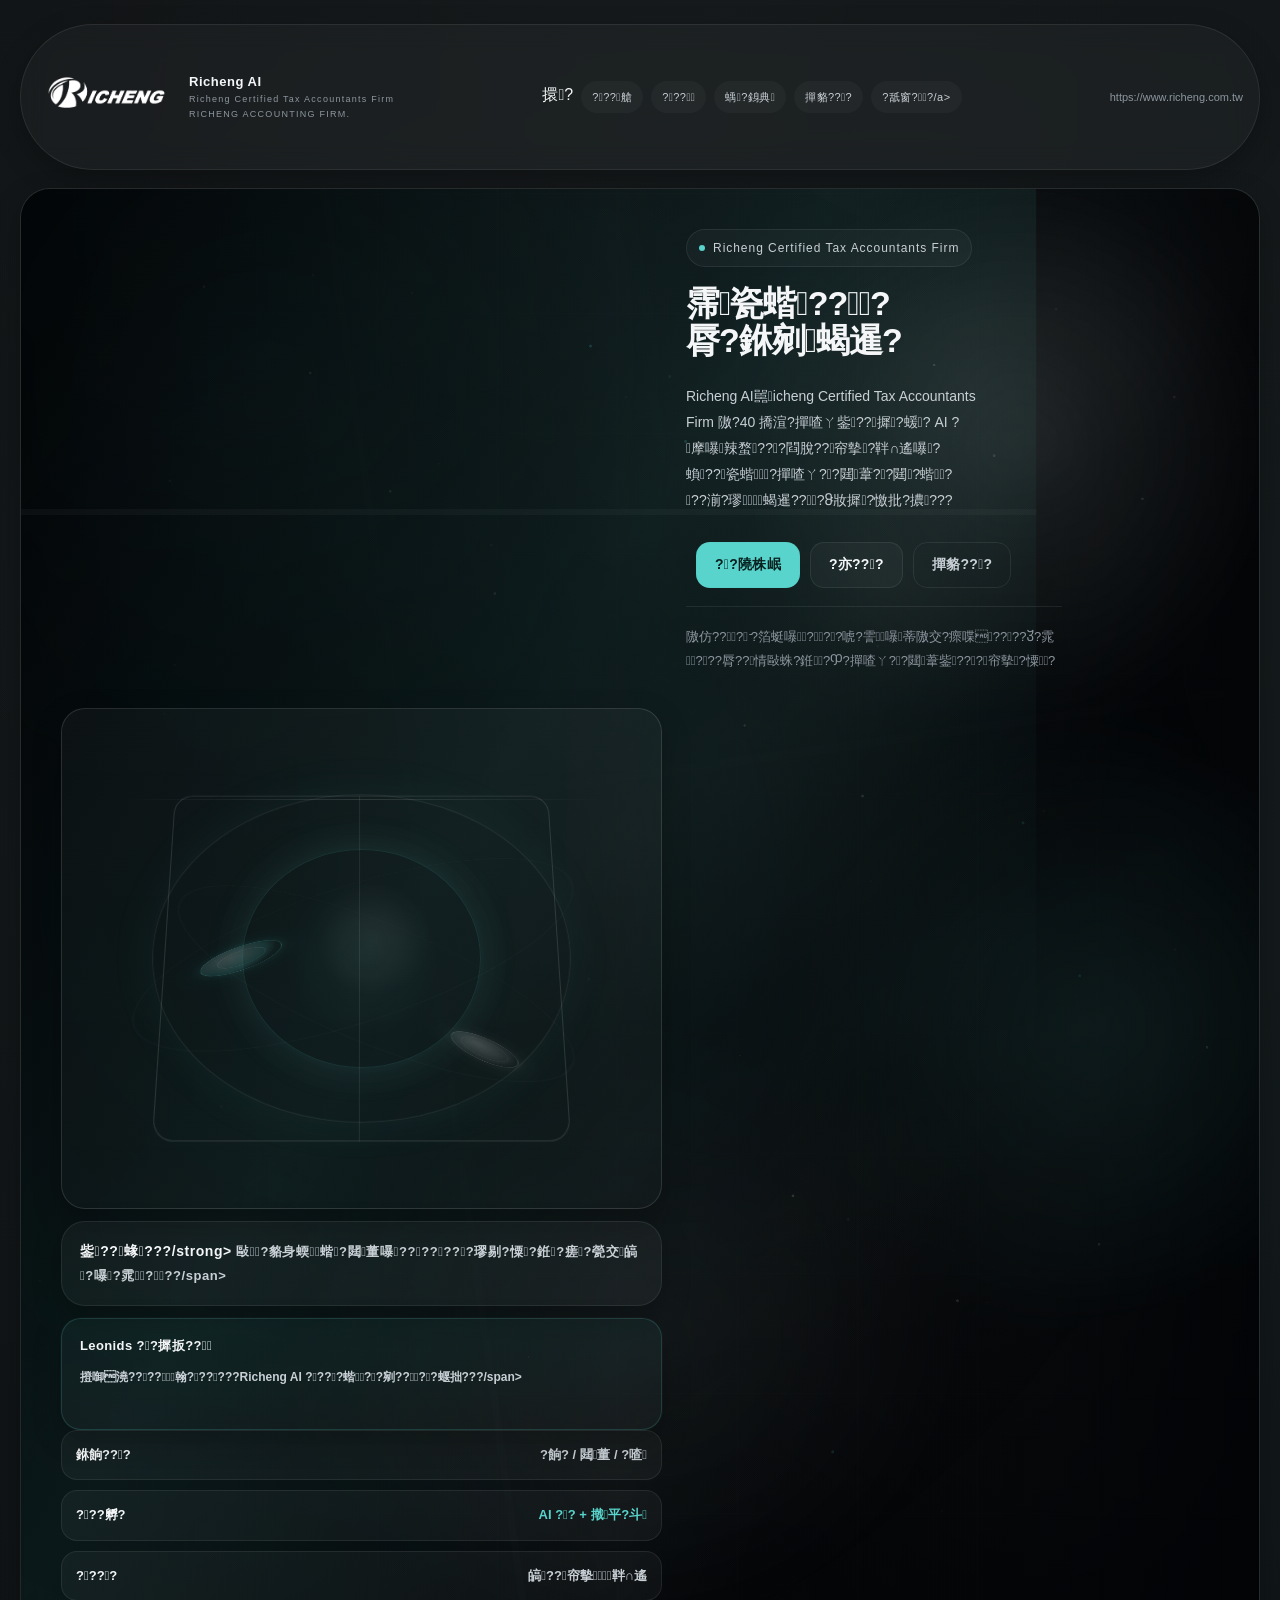
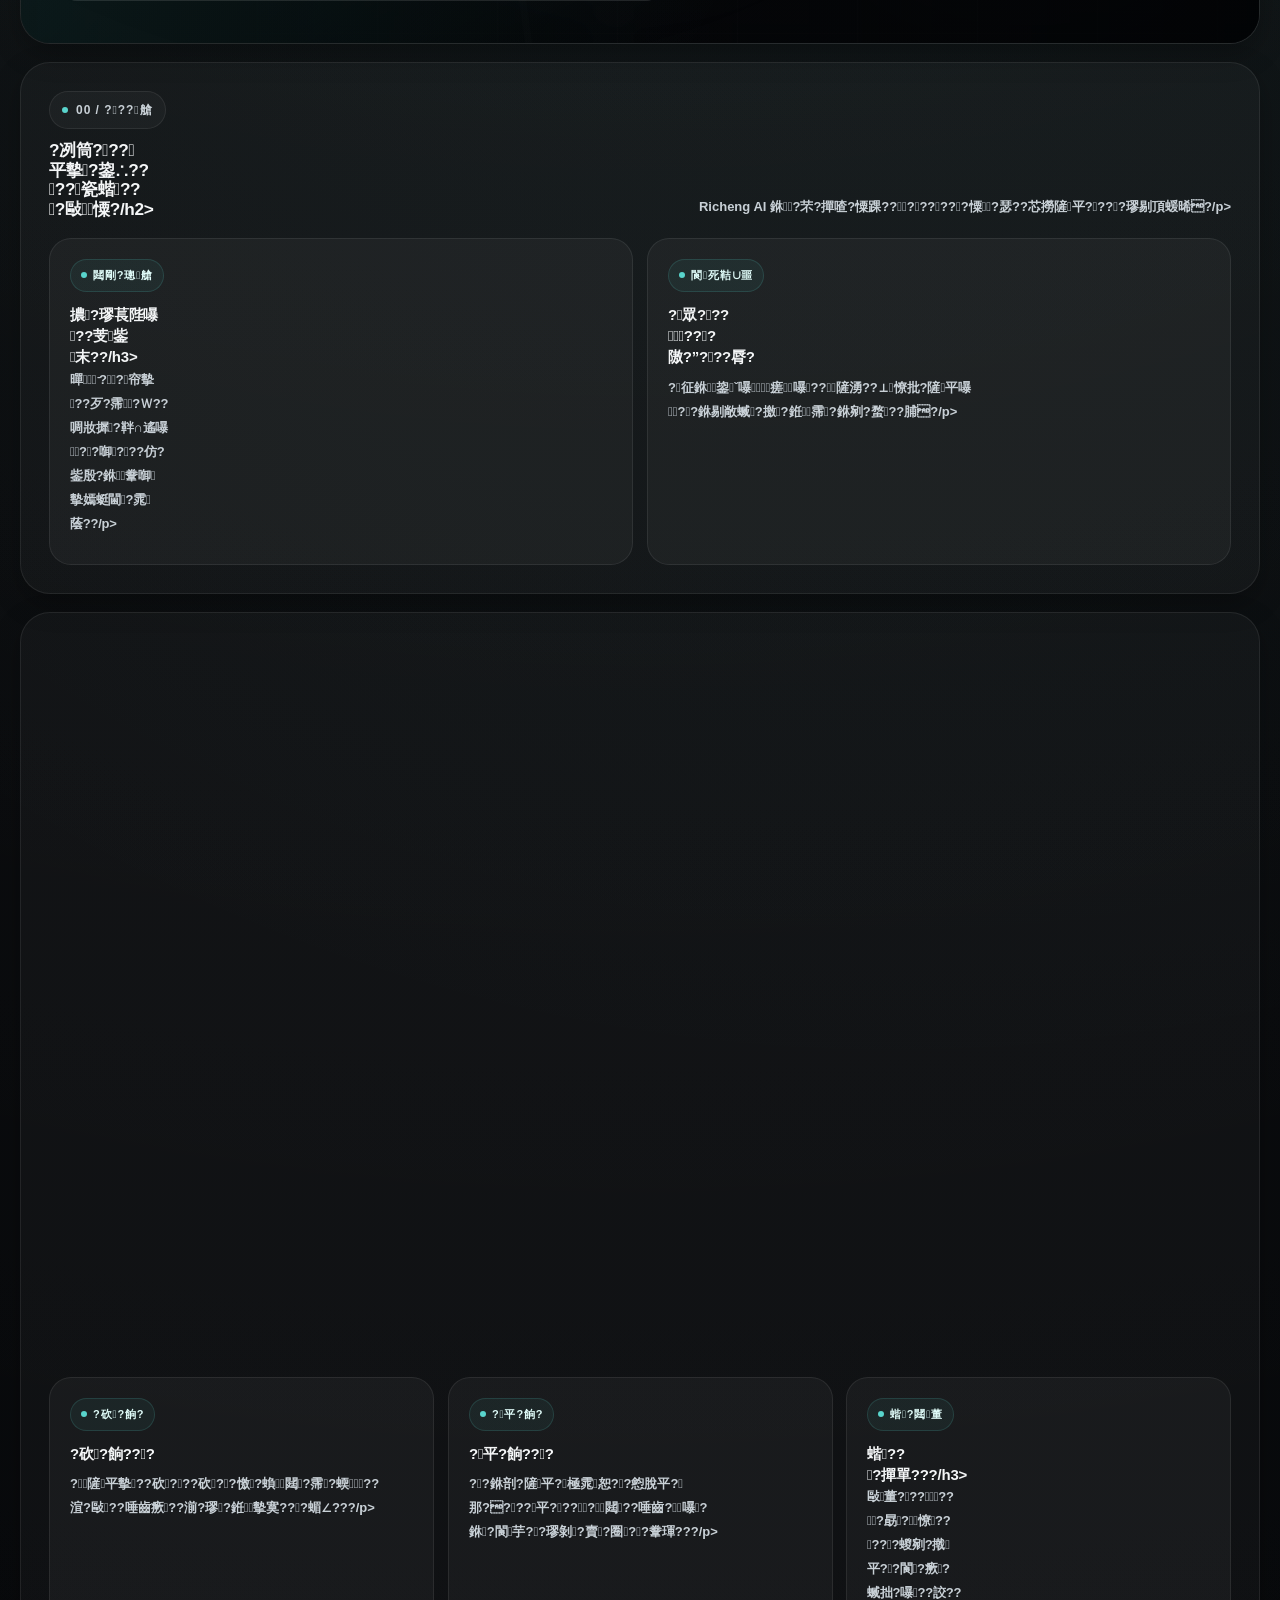
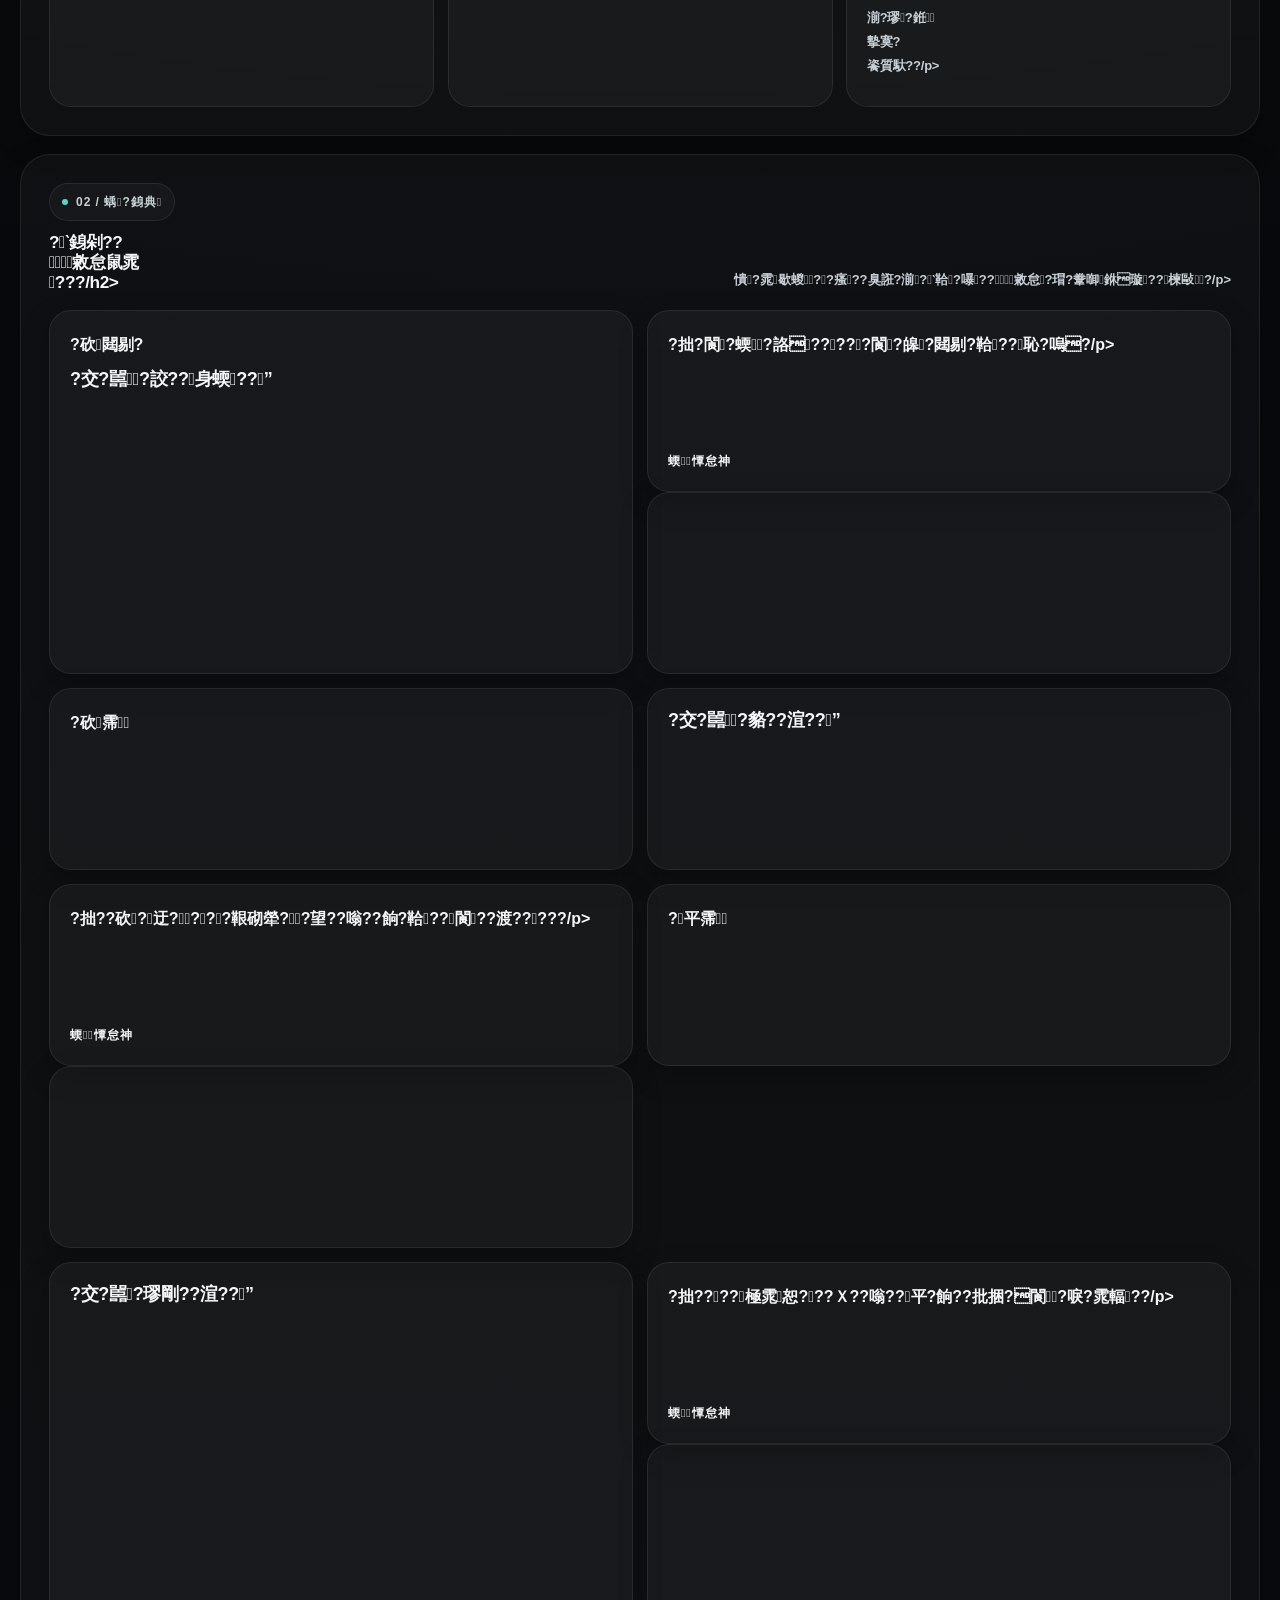
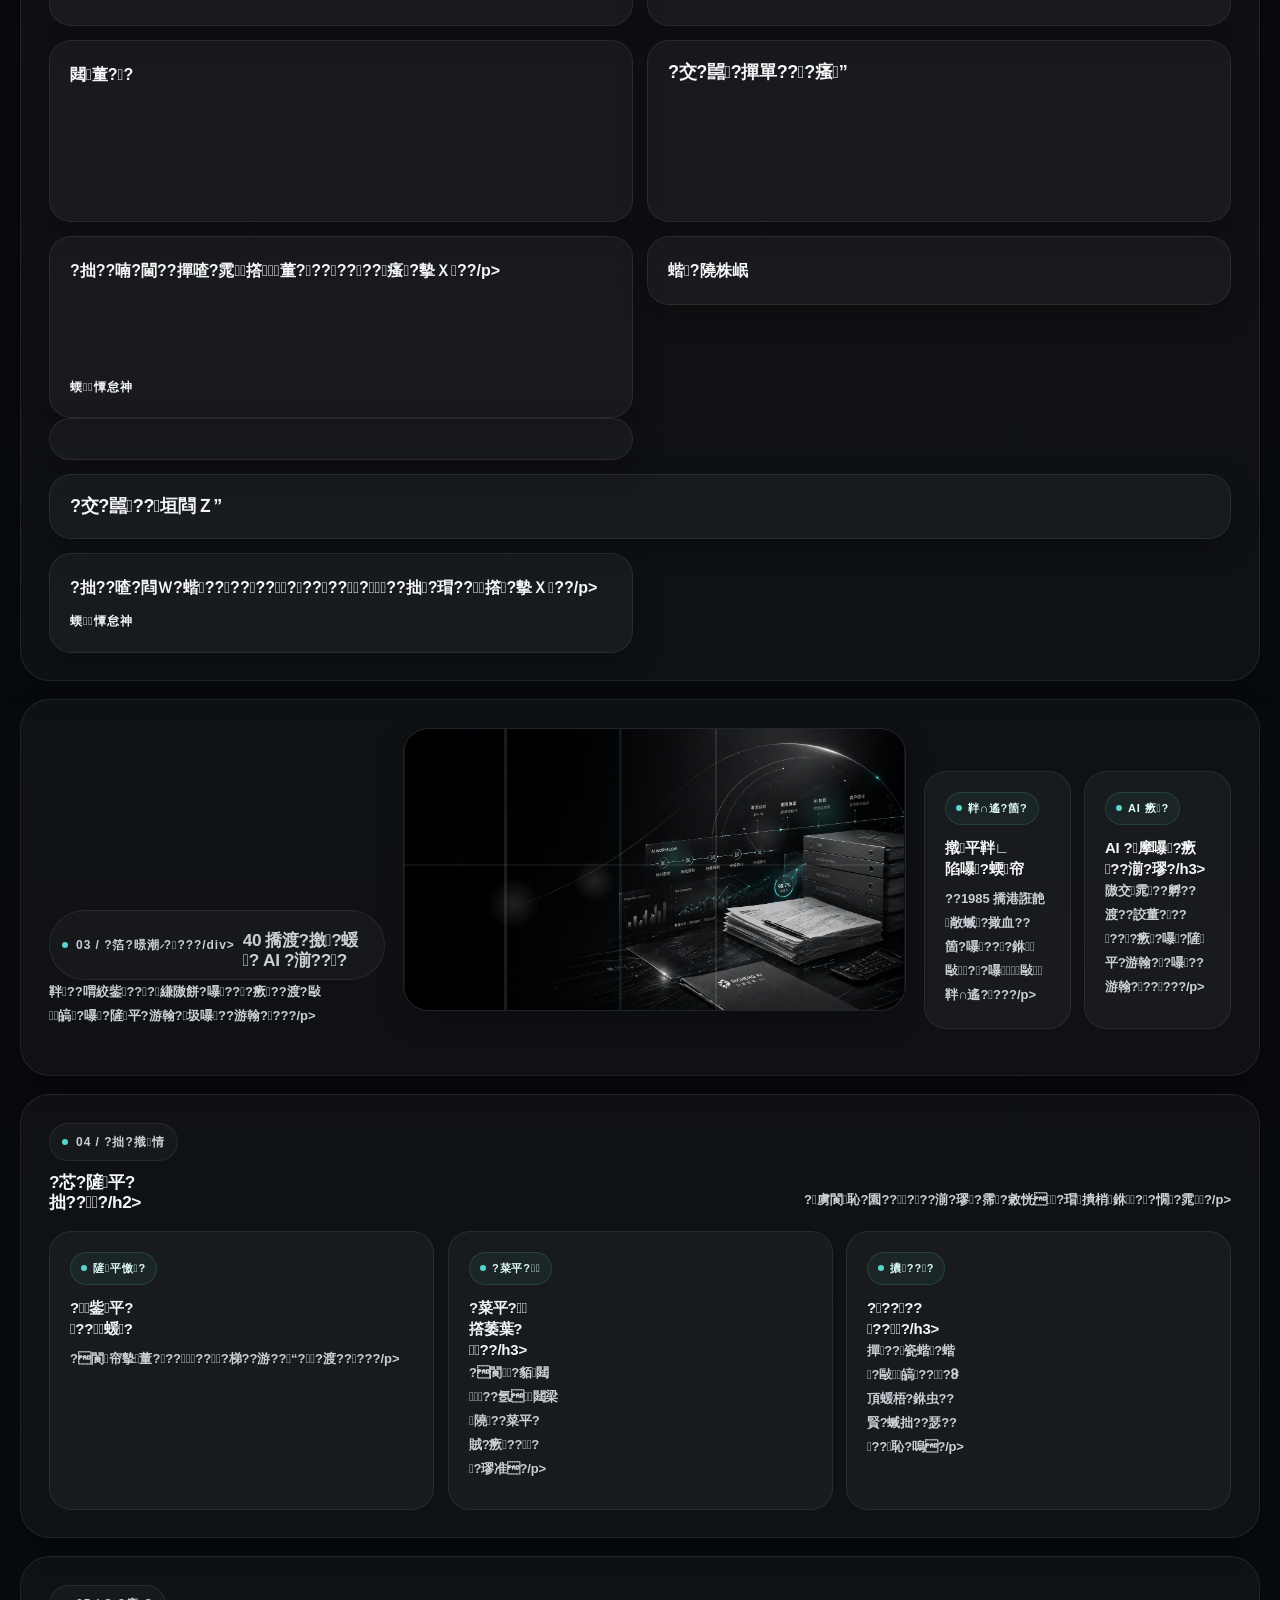
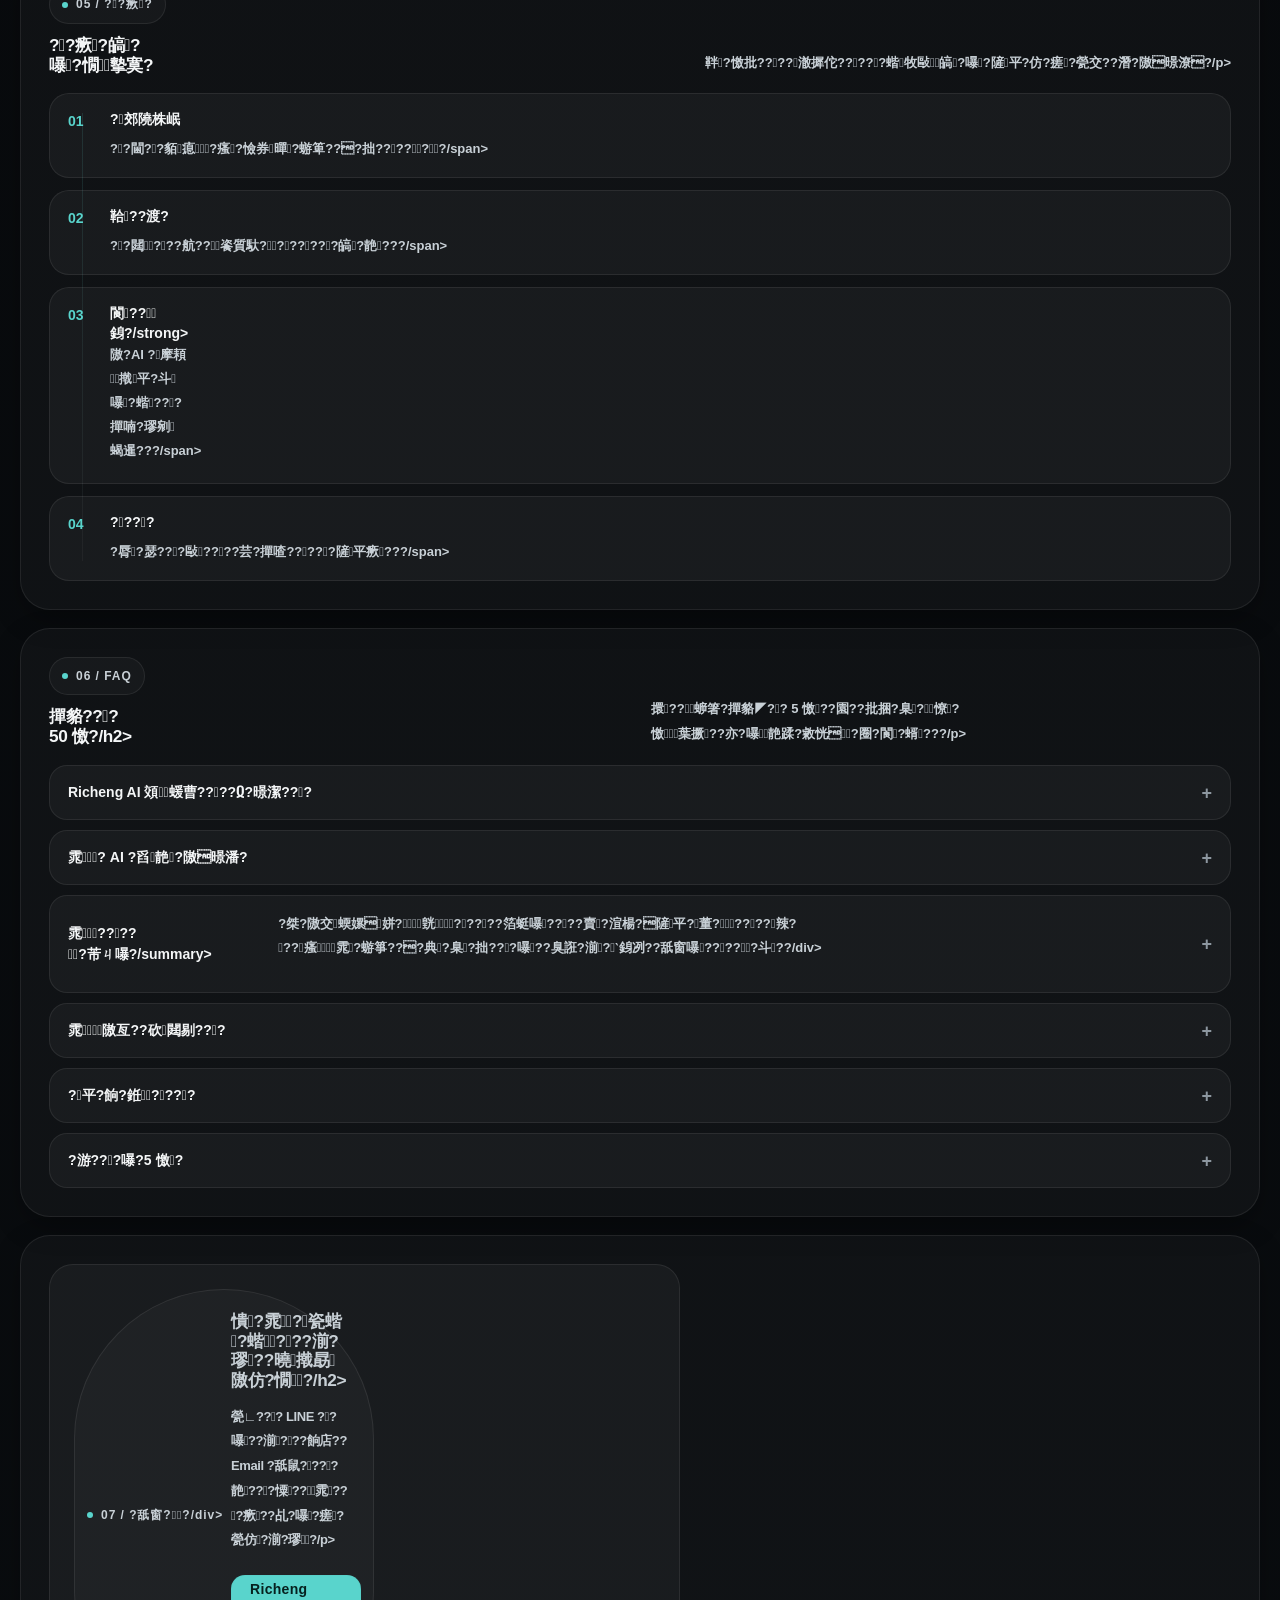
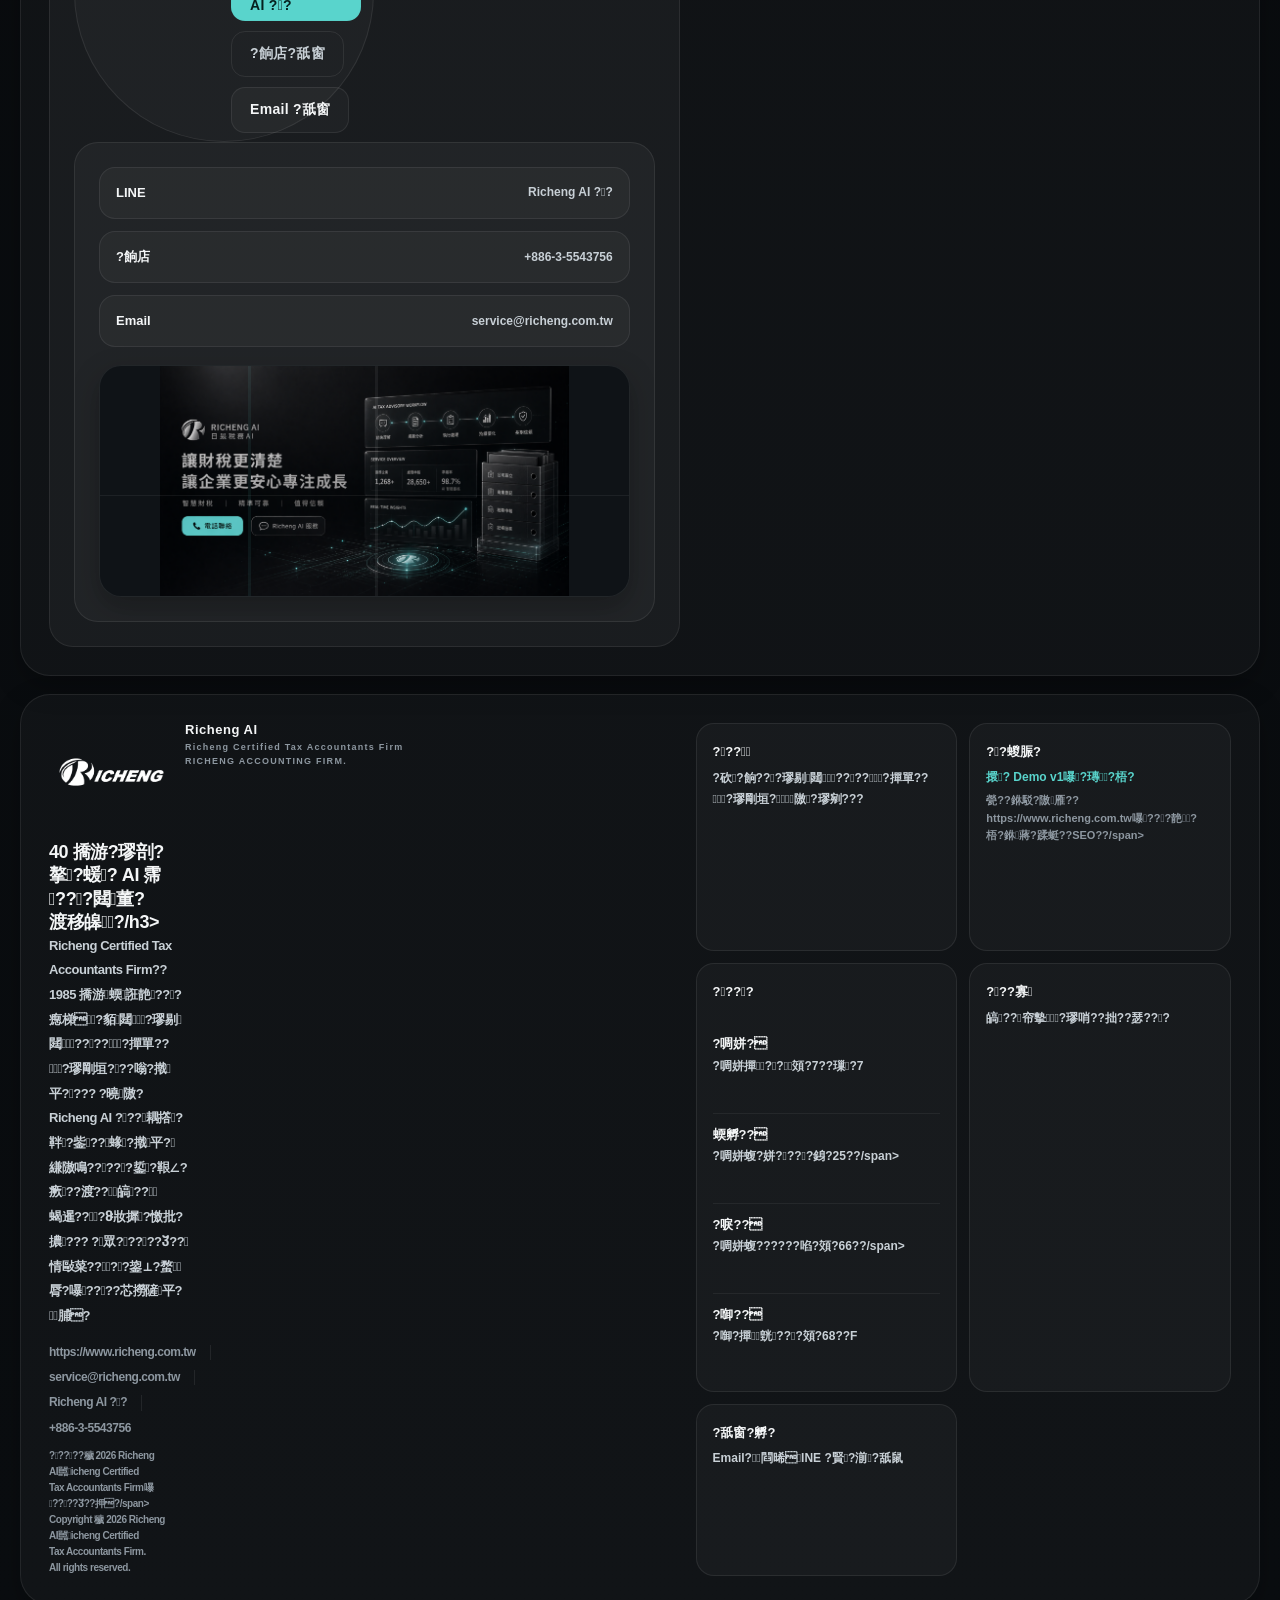
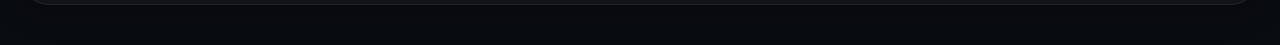
==== commit 47fc0227: "Add files via upload" ====
--- a/en/index.html
+++ b/en/index.html
@@ -29,7 +29,7 @@
       {
         "@type": "Organization",
         "@id": "https://www.richeng.com.tw/#organization",
-        "name": "Richeng AI｜Richeng Certified Tax Accountants Firm",
+        "name": "Richeng AI嚚icheng Certified Tax Accountants Firm",
         "alternateName": "Richeng Certified Tax Accountants Firm",
         "url": "https://www.richeng.com.tw/",
         "logo": "https://www.richeng.com.tw/richeng-logo.png",
@@ -40,47 +40,47 @@
         "@type": "WebSite",
         "@id": "https://www.richeng.com.tw/#website",
         "url": "https://www.richeng.com.tw/",
-        "name": "Richeng AI｜Richeng Certified Tax Accountants Firm",
+        "name": "Richeng AI嚚icheng Certified Tax Accountants Firm",
         "publisher": { "@id": "https://www.richeng.com.tw/#organization" }
       },
       {
         "@type": "WebPage",
         "@id": "https://www.richeng.com.tw/#webpage",
         "url": "https://www.richeng.com.tw/",
-        "name": "Richeng AI｜Richeng Certified Tax Accountants Firm 官方網站",
+        "name": "Richeng AI嚚icheng Certified Tax Accountants Firm 摰蝬脩?",
         "isPartOf": { "@id": "https://www.richeng.com.tw/#website" },
         "about": { "@id": "https://www.richeng.com.tw/#organization" }
       },
       {
         "@type": "LocalBusiness",
         "@id": "https://www.richeng.com.tw/#hsinchu",
-        "name": "Richeng Certified Tax Accountants Firm｜新竹所",
+        "name": "Richeng Certified Tax Accountants Firm嚚蝡寞?",
         "url": "https://maps.app.goo.gl/iZpEc3vzEeJVRFLW7",
-        "address": { "@type": "PostalAddress", "addressLocality": "新竹市", "addressRegion": "新竹市", "streetAddress": "東區關新路27號2樓之7", "addressCountry": "TW" },
+        "address": { "@type": "PostalAddress", "addressLocality": "?啁姘撣?, "addressRegion": "?啁姘撣?, "streetAddress": "?勗??頝?7??璅?7", "addressCountry": "TW" },
         "parentOrganization": { "@id": "https://www.richeng.com.tw/#organization" }
       },
       {
         "@type": "LocalBusiness",
         "@id": "https://www.richeng.com.tw/#zhubei",
-        "name": "Richeng Certified Tax Accountants Firm｜竹北所",
+        "name": "Richeng Certified Tax Accountants Firm嚚姘??",
         "url": "https://maps.app.goo.gl/Djgkr9Jpm6oo32sm9",
-        "address": { "@type": "PostalAddress", "addressLocality": "竹北市", "addressRegion": "新竹縣", "streetAddress": "博愛街225號", "addressCountry": "TW" },
+        "address": { "@type": "PostalAddress", "addressLocality": "蝡孵?撣?, "addressRegion": "?啁姘蝮?, "streetAddress": "??銵?25??, "addressCountry": "TW" },
         "parentOrganization": { "@id": "https://www.richeng.com.tw/#organization" }
       },
       {
         "@type": "LocalBusiness",
         "@id": "https://www.richeng.com.tw/#xinhu",
-        "name": "Richeng Certified Tax Accountants Firm｜新湖所",
+        "name": "Richeng Certified Tax Accountants Firm嚚皝?",
         "url": "https://maps.app.goo.gl/BXxswvLHnF2FzgBs5",
-        "address": { "@type": "PostalAddress", "addressLocality": "湖口鄉", "addressRegion": "新竹縣", "streetAddress": "新興路366號", "addressCountry": "TW" },
+        "address": { "@type": "PostalAddress", "addressLocality": "皝??, "addressRegion": "?啁姘蝮?, "streetAddress": "?啗?頝?66??, "addressCountry": "TW" },
         "parentOrganization": { "@id": "https://www.richeng.com.tw/#organization" }
       },
       {
         "@type": "LocalBusiness",
         "@id": "https://www.richeng.com.tw/#taipei",
-        "name": "Richeng Certified Tax Accountants Firm｜台北所",
+        "name": "Richeng Certified Tax Accountants Firm嚚??",
         "url": "https://maps.app.goo.gl/iZpEc3vzEeJVRFLW7",
-        "address": { "@type": "PostalAddress", "addressLocality": "台北市", "addressRegion": "台北市", "streetAddress": "內湖區瑞光路168號9F", "addressCountry": "TW" },
+        "address": { "@type": "PostalAddress", "addressLocality": "?啣?撣?, "addressRegion": "?啣?撣?, "streetAddress": "?扳????頝?68??F", "addressCountry": "TW" },
         "parentOrganization": { "@id": "https://www.richeng.com.tw/#organization" }
       },
       {
@@ -89,42 +89,42 @@
         "mainEntity": [
           {
             "@type": "Question",
-            "name": "Richeng AI 跟傳統事務所有什麼不同？",
+            "name": "Richeng AI 頝蝯曹?????暻潔???",
             "acceptedAnswer": {
               "@type": "Answer",
-              "text": "Richeng AI 保留的是事務所該有的專業與穩定，但把流程、溝通與資料整理做得更清楚。客戶不需要先懂很多專業術語，也能更快知道現在做到哪一步、接下來該準備什麼，整體合作會更有效率。"
+              "text": "Richeng AI 靽??鈭??閰脫???璆剛?蝛拙?嚗???蝔???鞈??渡????湔?璆恥?嗡??閬???憭?璆剛?隤?銋?游翰?仿??曉??芯?甇乓銝?閰脫???暻潘??湧????????
             }
           },
           {
             "@type": "Question",
-            "name": "你們的 AI 是拿來做什麼？",
+            "name": "雿? AI ?舀靘?隞暻潘?",
             "acceptedAnswer": {
               "@type": "Answer",
-              "text": "我們的 AI 主要用來協助資訊整理、資料核對、流程提醒與初步分類，讓團隊可以把時間放在更需要專業判斷的地方。它不是用來取代人工，而是讓財稅服務更快、更準，也更容易維持一致品質。"
+              "text": "?? AI 銝餉??其??鞈??渡????撠?蝔????郊??嚗????臭誑????冽?閬?璆剖?瑞??唳??銝?其??誨鈭箏極嚗霈瓷蝔??敹怒皞?銋摰寞?蝬剜?銝?游?鞈芥?
             }
           },
           {
             "@type": "Question",
-            "name": "你們服務範圍在哪裡？",
+            "name": "雿?????芾ㄐ嚗?,
             "acceptedAnswer": {
               "@type": "Answer",
-              "text": "目前以新竹、竹北、新湖、台北等據點為主，同時也能支援跨區企業的帳務、稅務與文件協作需求。若你不確定所在地是否適合合作，也可以直接先填表或聯絡，我們會協助判斷。"
+              "text": "?桀?隞交蝡嫘姘?皝?????箔蜓嚗????賣?渲楊?隡平?董?????辣???瘙雿?蝣箏???典?臬?拙???嚗??臭誑?湔?‵銵冽??舐窗嚗?????斗??
             }
           },
           {
             "@type": "Question",
-            "name": "你們可以做公司設立嗎？",
+            "name": "雿隞亙??砍閮剔???",
             "acceptedAnswer": {
               "@type": "Answer",
-              "text": "可以，我們能協助公司設立、分公司設立與相關申辦流程，包含資料整理、送件方向與必要文件的確認。若你還在前期規劃階段，也可以先來諮詢適合的設立方式。"
+              "text": "?臭誑嚗????砍閮剔????砍閮剔???颲行?蝔??鞈??渡??辣?孵???閬?隞嗥?蝣箄??雿??典?????畾蛛?銋隞亙?靘垣閰ａ??閮剔??孵???
             }
           },
           {
             "@type": "Question",
-            "name": "商業登記也能處理嗎？",
+            "name": "?平?餉?銋????",
             "acceptedAnswer": {
               "@type": "Answer",
-              "text": "可以，商號、工作室、店面等商業登記需求都可以處理，也包含後續變更與補件協助。若你正在思考要用公司、商號還是其他形式開始，我們也可以先幫你釐清。"
+              "text": "?臭誑嚗??極雿恕???Ｙ??平?餉??瘙?臭誑??嚗??敺?霈??隞嗅??押雿迤?冽??典?詻????臬隞耦撘?憪????臭誑?鼠雿?皜?
             }
           }
         ]
@@ -142,7 +142,7 @@
       --text:#c8d0d6;
       --muted:#8d97a0;
       --line:rgba(255,255,255,.08);
-      --accent:#b7c6cf;
+      --accent:#59d4cc;
       --shadow:0 26px 80px rgba(0,0,0,.42);
       --shadow-soft:0 10px 28px rgba(0,0,0,.26);
       --max:1240px;
@@ -156,7 +156,7 @@
       overflow-x:hidden;
       background:
         radial-gradient(circle at top, rgba(255,255,255,.06), transparent 38%),
-        radial-gradient(circle at 70% 10%, rgba(183,198,207,.06), transparent 20%),
+        radial-gradient(circle at 70% 10%, rgba(89,212,204,.06), transparent 20%),
         linear-gradient(180deg, var(--bg) 0%, var(--bg2) 100%);
       font-family:-apple-system, BlinkMacSystemFont, "SF Pro Display", "SF Pro Text", "PingFang TC", "Noto Sans TC", "Microsoft JhengHei", sans-serif;
       line-height:1.7;
@@ -338,14 +338,14 @@
 
     .topnav a:hover{
       transform:translateY(-1px);
-      border-color:rgba(183,198,207,.24);
-      background:rgba(183,198,207,.08);
+      border-color:rgba(89,212,204,.24);
+      background:rgba(89,212,204,.08);
       color:var(--ink);
     }
 
     .topnav a[aria-current="page"]{
-      border-color:rgba(183,198,207,.28);
-      background:rgba(183,198,207,.12);
+      border-color:rgba(89,212,204,.28);
+      background:rgba(89,212,204,.12);
       color:var(--ink);
     }
 
@@ -420,8 +420,8 @@
     .lang-switch button:hover,
     .lang-switch button.is-active{
       transform:translateY(-1px);
-      border-color:rgba(183,198,207,.28);
-      background:rgba(183,198,207,.10);
+      border-color:rgba(89,212,204,.28);
+      background:rgba(89,212,204,.10);
       color:var(--ink);
     }
 
@@ -478,9 +478,9 @@
       z-index:0;
       background:
         radial-gradient(circle at 16% 22%, rgba(255,255,255,.08), transparent 14%),
-        radial-gradient(circle at 26% 30%, rgba(183,198,207,.08), transparent 18%),
+        radial-gradient(circle at 26% 30%, rgba(89,212,204,.08), transparent 18%),
         radial-gradient(circle at 72% 18%, rgba(255,255,255,.09), transparent 16%),
-        radial-gradient(circle at 82% 62%, rgba(183,198,207,.06), transparent 20%),
+        radial-gradient(circle at 82% 62%, rgba(89,212,204,.06), transparent 20%),
         radial-gradient(circle at 50% 50%, rgba(255,255,255,.04), transparent 30%),
       linear-gradient(180deg, rgba(3,4,6,.18), rgba(3,4,6,.64));
       overflow:hidden;
@@ -495,11 +495,11 @@
       filter:blur(10px);
       background:
         radial-gradient(ellipse at 80% 16%, rgba(255,255,255,.12), transparent 12%),
-        radial-gradient(ellipse at 72% 20%, rgba(183,198,207,.08), transparent 18%),
+        radial-gradient(ellipse at 72% 20%, rgba(89,212,204,.08), transparent 18%),
         radial-gradient(ellipse at 62% 34%, rgba(255,255,255,.05), transparent 24%),
         radial-gradient(ellipse at 50% 52%, rgba(255,255,255,.03), transparent 28%),
         radial-gradient(ellipse at 42% 24%, rgba(255,255,255,.03), transparent 18%),
-        linear-gradient(128deg, transparent 0 33%, rgba(255,255,255,.06) 42%, rgba(183,198,207,.05) 48%, transparent 58% 100%),
+        linear-gradient(128deg, transparent 0 33%, rgba(255,255,255,.06) 42%, rgba(89,212,204,.05) 48%, transparent 58% 100%),
         linear-gradient(158deg, transparent 0 52%, rgba(255,255,255,.035) 63%, transparent 76% 100%);
       transform:translate3d(calc(var(--hero-x, 0px) * .32), calc(var(--hero-y, 0px) * .24), 0);
       transition:transform .22s ease-out, opacity .22s ease-out;
@@ -513,9 +513,9 @@
       mix-blend-mode:screen;
       background:
         radial-gradient(circle at 78% 16%, rgba(255,255,255,.22), transparent 10%),
-        radial-gradient(circle at 74% 22%, rgba(183,198,207,.14), transparent 16%),
+        radial-gradient(circle at 74% 22%, rgba(89,212,204,.14), transparent 16%),
         radial-gradient(circle at 70% 28%, rgba(255,255,255,.08), transparent 20%),
-        linear-gradient(145deg, transparent 0 45%, rgba(255,255,255,.08) 48%, rgba(183,198,207,.05) 50%, transparent 55% 100%),
+        linear-gradient(145deg, transparent 0 45%, rgba(255,255,255,.08) 48%, rgba(89,212,204,.05) 50%, transparent 55% 100%),
         linear-gradient(160deg, transparent 0 58%, rgba(255,255,255,.035) 64%, transparent 72% 100%);
       filter:blur(18px);
       transform:translate3d(calc(var(--hero-x, 0px) * .22), calc(var(--hero-y, 0px) * .16), 0);
@@ -555,13 +555,13 @@
         radial-gradient(circle, rgba(255,255,255,.85) 0 1px, transparent 1.7px),
         radial-gradient(circle, rgba(255,255,255,.75) 0 1px, transparent 1.7px),
         radial-gradient(circle, rgba(255,255,255,.78) 0 1px, transparent 1.7px),
-        radial-gradient(circle, rgba(183,198,207,.82) 0 1px, transparent 1.8px),
+        radial-gradient(circle, rgba(89,212,204,.82) 0 1px, transparent 1.8px),
         radial-gradient(circle, rgba(255,255,255,.70) 0 1px, transparent 1.7px),
         radial-gradient(circle, rgba(255,255,255,.82) 0 1px, transparent 1.7px),
-        radial-gradient(circle, rgba(183,198,207,.76) 0 1px, transparent 1.8px),
+        radial-gradient(circle, rgba(89,212,204,.76) 0 1px, transparent 1.8px),
         radial-gradient(circle, rgba(255,255,255,.72) 0 1px, transparent 1.7px),
         radial-gradient(circle, rgba(255,255,255,.66) 0 1px, transparent 1.7px),
-        radial-gradient(circle, rgba(183,198,207,.58) 0 1px, transparent 1.8px),
+        radial-gradient(circle, rgba(89,212,204,.58) 0 1px, transparent 1.8px),
         radial-gradient(circle, rgba(255,255,255,.60) 0 1px, transparent 1.7px),
         radial-gradient(circle, rgba(255,255,255,.56) 0 1px, transparent 1.7px);
       background-size: 22% 22%, 18% 18%, 16% 16%, 20% 20%, 14% 14%, 12% 12%, 15% 15%, 11% 11%, 9% 9%, 10% 10%, 8% 8%, 7% 7%;
@@ -573,14 +573,14 @@
       background-image:
         radial-gradient(circle, rgba(255,255,255,.70) 0 1px, transparent 1.5px),
         radial-gradient(circle, rgba(255,255,255,.82) 0 1px, transparent 1.5px),
-        radial-gradient(circle, rgba(183,198,207,.80) 0 1px, transparent 1.8px),
+        radial-gradient(circle, rgba(89,212,204,.80) 0 1px, transparent 1.8px),
         radial-gradient(circle, rgba(255,255,255,.66) 0 1px, transparent 1.5px),
         radial-gradient(circle, rgba(255,255,255,.78) 0 1px, transparent 1.5px),
-        radial-gradient(circle, rgba(183,198,207,.72) 0 1px, transparent 1.8px),
+        radial-gradient(circle, rgba(89,212,204,.72) 0 1px, transparent 1.8px),
         radial-gradient(circle, rgba(255,255,255,.72) 0 1px, transparent 1.5px),
         radial-gradient(circle, rgba(255,255,255,.88) 0 1px, transparent 1.5px),
         radial-gradient(circle, rgba(255,255,255,.60) 0 1px, transparent 1.5px),
-        radial-gradient(circle, rgba(183,198,207,.56) 0 1px, transparent 1.8px),
+        radial-gradient(circle, rgba(89,212,204,.56) 0 1px, transparent 1.8px),
         radial-gradient(circle, rgba(255,255,255,.60) 0 1px, transparent 1.5px),
         radial-gradient(circle, rgba(255,255,255,.74) 0 1px, transparent 1.5px);
       background-size: 10% 10%, 13% 13%, 14% 14%, 9% 9%, 7% 7%, 11% 11%, 8% 8%, 6% 6%, 5% 5%, 4% 4%, 6% 6%, 5% 5%;
@@ -612,17 +612,17 @@
         radial-gradient(circle, rgba(255,255,255,.55) 0 0.8px, transparent 1.1px),
         radial-gradient(circle, rgba(255,255,255,.45) 0 0.8px, transparent 1.1px),
         radial-gradient(circle, rgba(255,255,255,.50) 0 0.8px, transparent 1.1px),
-        radial-gradient(circle, rgba(183,198,207,.42) 0 0.8px, transparent 1.2px),
+        radial-gradient(circle, rgba(89,212,204,.42) 0 0.8px, transparent 1.2px),
         radial-gradient(circle, rgba(255,255,255,.42) 0 0.8px, transparent 1.1px),
         radial-gradient(circle, rgba(255,255,255,.46) 0 0.8px, transparent 1.1px),
-        radial-gradient(circle, rgba(183,198,207,.34) 0 0.8px, transparent 1.2px),
+        radial-gradient(circle, rgba(89,212,204,.34) 0 0.8px, transparent 1.2px),
         radial-gradient(circle, rgba(255,255,255,.40) 0 0.8px, transparent 1.1px),
         radial-gradient(circle, rgba(255,255,255,.38) 0 0.8px, transparent 1.1px),
-        radial-gradient(circle, rgba(183,198,207,.30) 0 0.8px, transparent 1.2px),
+        radial-gradient(circle, rgba(89,212,204,.30) 0 0.8px, transparent 1.2px),
         radial-gradient(circle, rgba(255,255,255,.34) 0 0.8px, transparent 1.1px),
         radial-gradient(circle, rgba(255,255,255,.30) 0 0.8px, transparent 1.1px),
         radial-gradient(circle, rgba(255,255,255,.26) 0 0.8px, transparent 1.1px),
-        radial-gradient(circle, rgba(183,198,207,.24) 0 0.8px, transparent 1.2px),
+        radial-gradient(circle, rgba(89,212,204,.24) 0 0.8px, transparent 1.2px),
         radial-gradient(circle, rgba(255,255,255,.24) 0 0.8px, transparent 1.1px),
         radial-gradient(circle, rgba(255,255,255,.20) 0 0.8px, transparent 1.1px);
       background-size: 8% 8%, 7% 7%, 6% 6%, 5% 5%, 4% 4%, 6% 6%, 4% 4%, 3.5% 3.5%, 3.2% 3.2%, 3% 3%, 2.8% 2.8%, 2.6% 2.6%, 2.4% 2.4%, 2.2% 2.2%, 2% 2%, 1.8% 1.8%;
@@ -635,13 +635,13 @@
       background-image:
         radial-gradient(circle, rgba(255,255,255,.36) 0 0.8px, transparent 1.05px),
         radial-gradient(circle, rgba(255,255,255,.30) 0 0.8px, transparent 1.05px),
-        radial-gradient(circle, rgba(183,198,207,.26) 0 0.8px, transparent 1.15px),
+        radial-gradient(circle, rgba(89,212,204,.26) 0 0.8px, transparent 1.15px),
         radial-gradient(circle, rgba(255,255,255,.32) 0 0.8px, transparent 1.05px),
         radial-gradient(circle, rgba(255,255,255,.34) 0 0.8px, transparent 1.05px),
-        radial-gradient(circle, rgba(183,198,207,.22) 0 0.8px, transparent 1.15px),
+        radial-gradient(circle, rgba(89,212,204,.22) 0 0.8px, transparent 1.15px),
         radial-gradient(circle, rgba(255,255,255,.28) 0 0.8px, transparent 1.05px),
         radial-gradient(circle, rgba(255,255,255,.24) 0 0.8px, transparent 1.05px),
-        radial-gradient(circle, rgba(183,198,207,.20) 0 0.8px, transparent 1.15px),
+        radial-gradient(circle, rgba(89,212,204,.20) 0 0.8px, transparent 1.15px),
         radial-gradient(circle, rgba(255,255,255,.22) 0 0.8px, transparent 1.05px),
         radial-gradient(circle, rgba(255,255,255,.18) 0 0.8px, transparent 1.05px),
         radial-gradient(circle, rgba(255,255,255,.16) 0 0.8px, transparent 1.05px);
@@ -702,7 +702,7 @@
           rgba(255,255,255,.06) 44%,
           rgba(255,255,255,.16) 64%,
           rgba(255,255,255,.34) 80%,
-          rgba(183,198,207,.64) 92%,
+          rgba(89,212,204,.64) 92%,
           rgba(255,255,255,.92) 100%);
       filter:drop-shadow(0 0 6px rgba(255,255,255,.20));
       opacity:0;
@@ -720,7 +720,7 @@
       height:14px;
       transform:translateY(-50%);
       border-radius:999px;
-      background:linear-gradient(90deg, rgba(255,255,255,0), rgba(255,255,255,.012) 34%, rgba(183,198,207,.07) 68%, rgba(255,255,255,.20) 100%);
+      background:linear-gradient(90deg, rgba(255,255,255,0), rgba(255,255,255,.012) 34%, rgba(89,212,204,.07) 68%, rgba(255,255,255,.20) 100%);
       filter:blur(13px);
       opacity:.32;
       pointer-events:none;
@@ -734,7 +734,7 @@
       width:40px;
       height:28px;
       border-radius:50%;
-      background:radial-gradient(circle, rgba(255,255,255,.30), rgba(255,255,255,.14) 34%, rgba(183,198,207,.06) 60%, transparent 82%);
+      background:radial-gradient(circle, rgba(255,255,255,.30), rgba(255,255,255,.14) 34%, rgba(89,212,204,.06) 60%, transparent 82%);
       filter:blur(6px);
       animation:meteorGlow 3.4s linear forwards;
     }
@@ -760,13 +760,13 @@
         radial-gradient(circle at 18% 38%, rgba(255,255,255,.68) 0 1px, transparent 1.7px),
         radial-gradient(circle at 28% 12%, rgba(255,255,255,.40) 0 1px, transparent 1.7px),
         radial-gradient(circle at 40% 28%, rgba(255,255,255,.48) 0 1px, transparent 1.7px),
-        radial-gradient(circle at 52% 18%, rgba(183,198,207,.48) 0 1px, transparent 1.8px),
+        radial-gradient(circle at 52% 18%, rgba(89,212,204,.48) 0 1px, transparent 1.8px),
         radial-gradient(circle at 66% 34%, rgba(255,255,255,.34) 0 1px, transparent 1.8px),
         radial-gradient(circle at 78% 14%, rgba(255,255,255,.52) 0 1px, transparent 1.8px),
-        radial-gradient(circle at 86% 52%, rgba(183,198,207,.54) 0 1px, transparent 1.8px),
+        radial-gradient(circle at 86% 52%, rgba(89,212,204,.54) 0 1px, transparent 1.8px),
         radial-gradient(circle at 64% 68%, rgba(255,255,255,.34) 0 1px, transparent 1.8px),
         radial-gradient(circle at 38% 70%, rgba(255,255,255,.44) 0 1px, transparent 1.8px),
-        radial-gradient(circle at 14% 76%, rgba(183,198,207,.32) 0 1px, transparent 1.8px),
+        radial-gradient(circle at 14% 76%, rgba(89,212,204,.32) 0 1px, transparent 1.8px),
         radial-gradient(circle at 48% 46%, rgba(255,255,255,.16), transparent 18%),
         linear-gradient(90deg, rgba(255,255,255,.05) 0 1px, transparent 1px 100%),
         linear-gradient(180deg, rgba(255,255,255,.04) 0 1px, transparent 1px 100%);
@@ -784,9 +784,9 @@
       background:
         radial-gradient(circle at 78% 24%, rgba(255,255,255,.24), transparent 7%),
         radial-gradient(circle at 70% 34%, rgba(255,255,255,.14), transparent 10%),
-        radial-gradient(circle at 58% 44%, rgba(183,198,207,.08), transparent 18%),
+        radial-gradient(circle at 58% 44%, rgba(89,212,204,.08), transparent 18%),
         linear-gradient(145deg, transparent 0 44%, rgba(255,255,255,.05) 47%, transparent 50% 100%),
-        linear-gradient(160deg, transparent 0 56%, rgba(183,198,207,.06) 59%, transparent 62% 100%),
+        linear-gradient(160deg, transparent 0 56%, rgba(89,212,204,.06) 59%, transparent 62% 100%),
         linear-gradient(90deg, transparent 0 35%, rgba(255,255,255,.05) 35% 35.5%, transparent 35.5% 100%),
         linear-gradient(180deg, transparent 0 42%, rgba(255,255,255,.04) 42% 42.5%, transparent 42.5% 100%);
       opacity:.58;
@@ -801,12 +801,12 @@
       pointer-events:none;
       background:
         radial-gradient(circle at 82% 18%, rgba(255,255,255,.16), transparent 9%),
-        radial-gradient(circle at 72% 28%, rgba(183,198,207,.13), transparent 16%),
+        radial-gradient(circle at 72% 28%, rgba(89,212,204,.13), transparent 16%),
         radial-gradient(circle at 62% 44%, rgba(255,255,255,.11), transparent 20%),
-        radial-gradient(circle at 48% 58%, rgba(183,198,207,.07), transparent 26%),
+        radial-gradient(circle at 48% 58%, rgba(89,212,204,.07), transparent 26%),
         radial-gradient(circle at 30% 40%, rgba(255,255,255,.06), transparent 24%),
         radial-gradient(circle at 76% 74%, rgba(255,255,255,.08), transparent 16%),
-        linear-gradient(132deg, transparent 0 34%, rgba(183,198,207,.08) 46%, transparent 58% 100%),
+        linear-gradient(132deg, transparent 0 34%, rgba(89,212,204,.08) 46%, transparent 58% 100%),
         linear-gradient(155deg, transparent 0 54%, rgba(255,255,255,.05) 64%, transparent 76% 100%);
       filter:blur(24px);
       opacity:.64;
@@ -829,7 +829,7 @@
       position:absolute;
       inset:0;
         background:
-          linear-gradient(120deg, transparent 16%, rgba(183,198,207,.10) 50%, transparent 84%),
+          linear-gradient(120deg, transparent 16%, rgba(89,212,204,.10) 50%, transparent 84%),
           linear-gradient(180deg, transparent 0 22%, rgba(255,255,255,.03) 22% 22.4%, transparent 22.4% 100%);
       transform:translateX(-18%);
       animation:shimmerLine 12s ease-in-out infinite alternate;
@@ -843,9 +843,9 @@
         background:
           radial-gradient(circle at 34% 48%, rgba(2,3,5,.82) 0 13%, rgba(2,3,5,.54) 26%, rgba(2,3,5,.20) 42%, transparent 60%),
           radial-gradient(circle at 76% 24%, rgba(255,255,255,.08), transparent 16%),
-          radial-gradient(circle at 81% 56%, rgba(183,198,207,.10), transparent 20%),
+          radial-gradient(circle at 81% 56%, rgba(89,212,204,.10), transparent 20%),
           radial-gradient(circle at 50% 72%, rgba(255,255,255,.05), transparent 22%),
-          radial-gradient(circle at 24% 20%, rgba(183,198,207,.05), transparent 24%),
+          radial-gradient(circle at 24% 20%, rgba(89,212,204,.05), transparent 24%),
           linear-gradient(90deg, transparent 0 48%, rgba(255,255,255,.035) 48% 48.3%, transparent 48.3% 100%);
       filter:blur(16px);
       opacity:.92;
@@ -907,7 +907,7 @@
       border:1px solid rgba(255,255,255,.12);
       perspective:980px;
       background:
-        radial-gradient(circle at 50% 50%, rgba(183,198,207,.05), transparent 20%),
+        radial-gradient(circle at 50% 50%, rgba(89,212,204,.05), transparent 20%),
         radial-gradient(circle at 52% 46%, rgba(255,255,255,.06), transparent 14%),
         linear-gradient(180deg, rgba(255,255,255,.035), rgba(255,255,255,.018));
       overflow:hidden;
@@ -932,8 +932,8 @@
       position:absolute;
       inset:28% 30%;
       border-radius:50%;
-      border:1px solid rgba(183,198,207,.12);
-      box-shadow:0 0 42px rgba(183,198,207,.10), 0 0 72px rgba(255,255,255,.04);
+      border:1px solid rgba(89,212,204,.12);
+      box-shadow:0 0 42px rgba(89,212,204,.10), 0 0 72px rgba(255,255,255,.04);
       animation:orbitDrift 22s ease-in-out infinite alternate;
     }
 
@@ -989,7 +989,7 @@
       inset:0;
       border-radius:50%;
       border:1px solid rgba(255,255,255,.05);
-      box-shadow:inset 0 0 0 1px rgba(183,198,207,.02);
+      box-shadow:inset 0 0 0 1px rgba(89,212,204,.02);
       opacity:.42;
     }
 
@@ -1000,9 +1000,9 @@
       width:20%;
       height:20%;
       border-radius:50%;
-      border:1px solid rgba(183,198,207,.18);
-      background:radial-gradient(circle at 35% 35%, rgba(255,255,255,.18), rgba(183,198,207,.13) 54%, transparent 72%);
-      box-shadow:0 0 18px rgba(183,198,207,.08), 0 0 52px rgba(183,198,207,.06);
+      border:1px solid rgba(89,212,204,.18);
+      background:radial-gradient(circle at 35% 35%, rgba(255,255,255,.18), rgba(89,212,204,.13) 54%, transparent 72%);
+      box-shadow:0 0 18px rgba(89,212,204,.08), 0 0 52px rgba(89,212,204,.06);
       animation:sunPulse 14s ease-in-out infinite alternate;
       transform:translate3d(0,0,0);
     }
@@ -1020,7 +1020,7 @@
       position:absolute;
       inset:-34%;
       border-radius:50%;
-      background:radial-gradient(circle, rgba(183,198,207,.10), transparent 62%);
+      background:radial-gradient(circle, rgba(89,212,204,.10), transparent 62%);
       filter:blur(10px);
       opacity:.62;
     }
@@ -1066,7 +1066,7 @@
       bottom:17%;
       border-radius:50%;
       border:1px solid rgba(255,255,255,.07);
-      box-shadow:inset 0 0 0 1px rgba(183,198,207,.03), 0 0 52px rgba(183,198,207,.06);
+      box-shadow:inset 0 0 0 1px rgba(89,212,204,.03), 0 0 52px rgba(89,212,204,.06);
       animation:orbitGlow 14s linear infinite;
     }
 
@@ -1140,7 +1140,7 @@
     }
 
     .btn-primary:hover{
-      box-shadow:0 0 0 1px rgba(183,198,207,.16), 0 12px 26px rgba(183,198,207,.08);
+      box-shadow:0 0 0 1px rgba(89,212,204,.16), 0 12px 26px rgba(89,212,204,.08);
     }
 
     .btn-secondary{
@@ -1203,8 +1203,8 @@
       padding:16px 18px;
       min-height:112px;
       border-radius:20px;
-      border:1px solid rgba(183,198,207,.18);
-      background:linear-gradient(180deg, rgba(183,198,207,.06), rgba(255,255,255,.035));
+      border:1px solid rgba(89,212,204,.18);
+      background:linear-gradient(180deg, rgba(89,212,204,.06), rgba(255,255,255,.035));
       box-shadow:0 0 0 1px rgba(255,255,255,.02), var(--shadow-soft);
       animation:fadeUp 1s ease .24s both;
     }
@@ -1318,7 +1318,8 @@
     .cta-side-visual img{
       width:100%;
       height:100%;
-      object-fit:cover;
+      object-fit:contain;
+      object-position:center center;
       display:block;
       animation:softFloat 14s ease-in-out infinite alternate;
     }
@@ -1333,7 +1334,7 @@
 
     .section-visual::before{
       background:
-        linear-gradient(90deg, transparent 0 20%, rgba(255,255,255,.12) 20% 20.5%, transparent 20.5% 43%, rgba(183,198,207,.12) 43% 43.5%, transparent 43.5% 62%, rgba(255,255,255,.12) 62% 62.5%, transparent 62.5% 100%),
+        linear-gradient(90deg, transparent 0 20%, rgba(255,255,255,.12) 20% 20.5%, transparent 20.5% 43%, rgba(89,212,204,.12) 43% 43.5%, transparent 43.5% 62%, rgba(255,255,255,.12) 62% 62.5%, transparent 62.5% 100%),
         linear-gradient(180deg, transparent 0 48%, rgba(255,255,255,.08) 48% 48.6%, transparent 48.6% 100%);
       mix-blend-mode:screen;
       opacity:.8;
@@ -1344,9 +1345,9 @@
       background:
         radial-gradient(circle at 22% 62%, rgba(255,255,255,.12), transparent 6%),
         radial-gradient(circle at 38% 54%, rgba(255,255,255,.12), transparent 6%),
-        radial-gradient(circle at 54% 46%, rgba(183,198,207,.18), transparent 7%),
+        radial-gradient(circle at 54% 46%, rgba(89,212,204,.18), transparent 7%),
         radial-gradient(circle at 72% 38%, rgba(255,255,255,.12), transparent 6%),
-        radial-gradient(circle at 84% 30%, rgba(183,198,207,.16), transparent 7%);
+        radial-gradient(circle at 84% 30%, rgba(89,212,204,.16), transparent 7%);
       opacity:1;
       animation:softFloat 10s ease-in-out infinite alternate;
     }
@@ -1360,7 +1361,7 @@
       position:absolute;
       inset:0;
       background:
-        linear-gradient(90deg, transparent 0 28%, rgba(183,198,207,.10) 28% 28.5%, transparent 28.5% 52%, rgba(255,255,255,.08) 52% 52.5%, transparent 52.5% 100%),
+        linear-gradient(90deg, transparent 0 28%, rgba(89,212,204,.10) 28% 28.5%, transparent 28.5% 52%, rgba(255,255,255,.08) 52% 52.5%, transparent 52.5% 100%),
         linear-gradient(180deg, transparent 0 56%, rgba(255,255,255,.08) 56% 56.4%, transparent 56.4% 100%);
       mix-blend-mode:screen;
       opacity:.72;
@@ -1392,16 +1393,16 @@
 
     .form-card:hover{
       transform:translateY(-3px) scale(1.005);
-      border-color:rgba(183,198,207,.34);
-      background:linear-gradient(180deg, rgba(183,198,207,.08), rgba(255,255,255,.05));
-      box-shadow:0 18px 42px rgba(0,0,0,.34), 0 0 0 1px rgba(183,198,207,.16), 0 0 30px rgba(183,198,207,.10);
+      border-color:rgba(89,212,204,.34);
+      background:linear-gradient(180deg, rgba(89,212,204,.08), rgba(255,255,255,.05));
+      box-shadow:0 18px 42px rgba(0,0,0,.34), 0 0 0 1px rgba(89,212,204,.16), 0 0 30px rgba(89,212,204,.10);
     }
 
     .form-card::before{
       content:"";
       position:absolute;
       inset:0;
-      background:linear-gradient(120deg, transparent 18%, rgba(183,198,207,.12) 50%, transparent 82%);
+      background:linear-gradient(120deg, transparent 18%, rgba(89,212,204,.12) 50%, transparent 82%);
       opacity:0;
       transform:translateX(-18%);
       transition:opacity .22s ease, transform .22s ease;
@@ -1447,7 +1448,7 @@
     }
 
     .form-card .open-link::after{
-      content:"→";
+      content:"??;
       color:var(--accent);
       font-size:14px;
       transition:transform .2s ease;
@@ -1477,16 +1478,16 @@
 
     .card:hover{
       transform:translateY(-3px) scale(1.005);
-      border-color:rgba(183,198,207,.34);
-      background:linear-gradient(180deg, rgba(183,198,207,.08), rgba(255,255,255,.05));
-      box-shadow:0 18px 42px rgba(0,0,0,.34), 0 0 0 1px rgba(183,198,207,.16), 0 0 30px rgba(183,198,207,.10);
+      border-color:rgba(89,212,204,.34);
+      background:linear-gradient(180deg, rgba(89,212,204,.08), rgba(255,255,255,.05));
+      box-shadow:0 18px 42px rgba(0,0,0,.34), 0 0 0 1px rgba(89,212,204,.16), 0 0 30px rgba(89,212,204,.10);
     }
 
     .card::before{
       content:"";
       position:absolute;
       inset:0;
-      background:linear-gradient(120deg, transparent 18%, rgba(183,198,207,.12) 50%, transparent 82%);
+      background:linear-gradient(120deg, transparent 18%, rgba(89,212,204,.12) 50%, transparent 82%);
       opacity:0;
       transform:translateX(-18%);
       transition:opacity .22s ease, transform .22s ease;
@@ -1526,8 +1527,8 @@
       margin-bottom:12px;
       padding:6px 10px;
       border-radius:999px;
-      border:1px solid rgba(183,198,207,.16);
-      background:rgba(183,198,207,.06);
+      border:1px solid rgba(89,212,204,.16);
+      background:rgba(89,212,204,.06);
       color:#dffbf8;
       font-size:11px;
       letter-spacing:.08em;
@@ -1562,7 +1563,7 @@
       top:20px;
       bottom:20px;
       width:1px;
-      background:linear-gradient(180deg, rgba(183,198,207,.18), rgba(255,255,255,.06));
+      background:linear-gradient(180deg, rgba(89,212,204,.18), rgba(255,255,255,.06));
       opacity:.72;
     }
 
@@ -1583,16 +1584,16 @@
 
     .list-item:hover{
       transform:translateY(-3px) scale(1.004);
-      border-color:rgba(183,198,207,.32);
-      background:linear-gradient(180deg, rgba(183,198,207,.07), rgba(255,255,255,.05));
-      box-shadow:0 16px 36px rgba(0,0,0,.30), 0 0 0 1px rgba(183,198,207,.14), 0 0 24px rgba(183,198,207,.08);
+      border-color:rgba(89,212,204,.32);
+      background:linear-gradient(180deg, rgba(89,212,204,.07), rgba(255,255,255,.05));
+      box-shadow:0 16px 36px rgba(0,0,0,.30), 0 0 0 1px rgba(89,212,204,.14), 0 0 24px rgba(89,212,204,.08);
     }
 
     .list-item::before{
       content:"";
       position:absolute;
       inset:0;
-      background:linear-gradient(120deg, transparent 18%, rgba(183,198,207,.10) 50%, transparent 82%);
+      background:linear-gradient(120deg, transparent 18%, rgba(89,212,204,.10) 50%, transparent 82%);
       opacity:0;
       transform:translateX(-18%);
       transition:opacity .22s ease, transform .22s ease;
@@ -1606,7 +1607,7 @@
     }
 
     .list-item::after{
-      content:"→";
+      content:"??;
       position:absolute;
       right:18px;
       top:50%;
@@ -1671,16 +1672,16 @@
 
     .faq:hover{
       transform:translateY(-2px);
-      border-color:rgba(183,198,207,.34);
-      background:linear-gradient(180deg, rgba(183,198,207,.07), rgba(255,255,255,.05));
-      box-shadow:0 14px 32px rgba(0,0,0,.30), 0 0 0 1px rgba(183,198,207,.14), 0 0 22px rgba(183,198,207,.08);
+      border-color:rgba(89,212,204,.34);
+      background:linear-gradient(180deg, rgba(89,212,204,.07), rgba(255,255,255,.05));
+      box-shadow:0 14px 32px rgba(0,0,0,.30), 0 0 0 1px rgba(89,212,204,.14), 0 0 22px rgba(89,212,204,.08);
     }
 
     .faq::before{
       content:"";
       position:absolute;
       inset:0;
-      background:linear-gradient(120deg, transparent 18%, rgba(183,198,207,.10) 50%, transparent 82%);
+      background:linear-gradient(120deg, transparent 18%, rgba(89,212,204,.10) 50%, transparent 82%);
       opacity:0;
       transform:translateX(-18%);
       transition:opacity .22s ease, transform .22s ease;
@@ -1734,13 +1735,13 @@
     }
 
     .faq[open] summary::after{
-      content:"–";
+      content:"??;
     }
 
     .faq[open]{
-      border-color:rgba(183,198,207,.38);
-      background:linear-gradient(180deg, rgba(183,198,207,.08), rgba(255,255,255,.05));
-      box-shadow:0 18px 40px rgba(0,0,0,.32), 0 0 0 1px rgba(183,198,207,.16), 0 0 28px rgba(183,198,207,.09);
+      border-color:rgba(89,212,204,.38);
+      background:linear-gradient(180deg, rgba(89,212,204,.08), rgba(255,255,255,.05));
+      box-shadow:0 18px 40px rgba(0,0,0,.32), 0 0 0 1px rgba(89,212,204,.16), 0 0 28px rgba(89,212,204,.09);
     }
 
     .answer{
@@ -1775,9 +1776,9 @@
     .cta-copy:hover,
     .cta-panel:hover{
       transform:translateY(-3px) scale(1.004);
-      border-color:rgba(183,198,207,.34);
-      background:linear-gradient(180deg, rgba(183,198,207,.08), rgba(255,255,255,.05));
-      box-shadow:0 18px 42px rgba(0,0,0,.34), 0 0 0 1px rgba(183,198,207,.16), 0 0 30px rgba(183,198,207,.10);
+      border-color:rgba(89,212,204,.34);
+      background:linear-gradient(180deg, rgba(89,212,204,.08), rgba(255,255,255,.05));
+      box-shadow:0 18px 42px rgba(0,0,0,.34), 0 0 0 1px rgba(89,212,204,.16), 0 0 30px rgba(89,212,204,.10);
     }
 
     .cta-copy::before,
@@ -1785,7 +1786,7 @@
       content:"";
       position:absolute;
       inset:0;
-      background:linear-gradient(120deg, transparent 18%, rgba(183,198,207,.12) 50%, transparent 82%);
+      background:linear-gradient(120deg, transparent 18%, rgba(89,212,204,.12) 50%, transparent 82%);
       opacity:0;
       transform:translateX(-18%);
       transition:opacity .22s ease, transform .22s ease;
@@ -1858,7 +1859,7 @@
 
     .contact-link:hover{
       color:var(--ink);
-      background:rgba(183,198,207,.06);
+      background:rgba(89,212,204,.06);
       transform:translateX(2px);
     }
 
@@ -1981,9 +1982,9 @@
 
     .footer-link:hover{
       transform:translateY(-3px);
-      border-color:rgba(183,198,207,.28);
-      background:linear-gradient(180deg, rgba(183,198,207,.06), rgba(255,255,255,.04));
-      box-shadow:0 14px 30px rgba(0,0,0,.28), 0 0 0 1px rgba(183,198,207,.12);
+      border-color:rgba(89,212,204,.28);
+      background:linear-gradient(180deg, rgba(89,212,204,.06), rgba(255,255,255,.04));
+      box-shadow:0 14px 30px rgba(0,0,0,.28), 0 0 0 1px rgba(89,212,204,.12);
     }
 
     .footer-link strong{
@@ -2271,10 +2272,10 @@
         pointer-events:none;
         background:
           radial-gradient(circle, rgba(255,255,255,.72) 0 1px, transparent 1.6px) 8% 18% / 38px 38px no-repeat,
-          radial-gradient(circle, rgba(183,198,207,.62) 0 1px, transparent 1.7px) 76% 26% / 42px 42px no-repeat,
+          radial-gradient(circle, rgba(89,212,204,.62) 0 1px, transparent 1.7px) 76% 26% / 42px 42px no-repeat,
           radial-gradient(circle, rgba(255,255,255,.54) 0 1px, transparent 1.5px) 18% 76% / 36px 36px no-repeat,
           radial-gradient(circle, rgba(255,255,255,.42) 0 1px, transparent 1.5px) 86% 68% / 32px 32px no-repeat,
-          radial-gradient(circle, rgba(183,198,207,.38) 0 1px, transparent 1.6px) 48% 12% / 34px 34px no-repeat,
+          radial-gradient(circle, rgba(89,212,204,.38) 0 1px, transparent 1.6px) 48% 12% / 34px 34px no-repeat,
           radial-gradient(circle, rgba(255,255,255,.30) 0 1px, transparent 1.4px) 58% 84% / 30px 30px no-repeat;
         opacity:.72;
         transform-origin:center;
@@ -2289,9 +2290,9 @@
         border-color:rgba(255,255,255,.18);
         background:
           radial-gradient(circle at 48% 45%, rgba(255,255,255,.16), transparent 24%),
-          radial-gradient(circle at 50% 50%, rgba(183,198,207,.10), transparent 30%),
+          radial-gradient(circle at 50% 50%, rgba(89,212,204,.10), transparent 30%),
           linear-gradient(180deg, rgba(255,255,255,.055), rgba(255,255,255,.02));
-        box-shadow:0 18px 46px rgba(0,0,0,.34), 0 0 80px rgba(183,198,207,.08);
+        box-shadow:0 18px 46px rgba(0,0,0,.34), 0 0 80px rgba(89,212,204,.08);
       }
 
       .hero-panel .hero-chip,
@@ -2332,7 +2333,7 @@
       .hero-stars::after{
         opacity:.30;
         animation-duration:6.8s, 34s;
-        filter:blur(.08px) drop-shadow(0 0 3px rgba(183,198,207,.06));
+        filter:blur(.08px) drop-shadow(0 0 3px rgba(89,212,204,.06));
       }
 
       .hero-stars-deep{
@@ -2364,9 +2365,9 @@
       .robot-core .sun{
         width:22%;
         height:22%;
-        border-color:rgba(183,198,207,.28);
-        background:radial-gradient(circle at 35% 35%, rgba(255,255,255,.34), rgba(183,198,207,.22) 54%, transparent 74%);
-        box-shadow:0 0 26px rgba(183,198,207,.18), 0 0 72px rgba(183,198,207,.11);
+        border-color:rgba(89,212,204,.28);
+        background:radial-gradient(circle at 35% 35%, rgba(255,255,255,.34), rgba(89,212,204,.22) 54%, transparent 74%);
+        box-shadow:0 0 26px rgba(89,212,204,.18), 0 0 72px rgba(89,212,204,.11);
       }
 
       .robot-core .moon{
@@ -2409,7 +2410,7 @@
 
       .hero.peak-night .hero-stars::after{
         opacity:.40;
-        filter:blur(.08px) drop-shadow(0 0 3px rgba(183,198,207,.08));
+        filter:blur(.08px) drop-shadow(0 0 3px rgba(89,212,204,.08));
       }
 
       .hero.peak-night .hero-stars-deep{
@@ -2547,6 +2548,12 @@
         aspect-ratio:16 / 10;
       }
 
+      .section-visual img,
+      .cta-side-visual img{
+        object-fit:cover;
+        object-position:center center;
+      }
+
       .contact-list li{
         flex-direction:column;
         align-items:flex-start;
@@ -2665,7 +2672,7 @@
 </head>
 <body>
   <main class="page">
-    <header class="topbar" aria-label="品牌頂欄">
+    <header class="topbar" aria-label="????">
       <div class="brand">
         <img class="brand-logo" src="../richeng-logo.png" alt="Richeng AI logo" />
         <div class="brand-copy">
@@ -2674,15 +2681,15 @@
           <span class="brand-english">Richeng Accounting Firm.</span>
         </div>
       </div>
-      <nav class="topnav" aria-label="主導覽">
-        <a href="index.html" aria-current="page">首頁</a>
-        <a href="about.html">品牌理念</a>
-        <a href="services.html">服務項目</a>
-        <a href="forms.html">線上表單</a>
-        <a href="faq.html">常見問題</a>
-        <a href="contact.html">聯絡我們</a>
+      <nav class="topnav" aria-label="銝餃?閬?>
+        <a href="index.html" aria-current="page">擐?</a>
+        <a href="about.html">???艙</a>
+        <a href="services.html">???</a>
+        <a href="forms.html">蝺?銵典</a>
+        <a href="faq.html">撣貉???</a>
+        <a href="contact.html">?舐窗??/a>
       </nav>
-      <div class="site-tag">www.richeng.com.tw</div>
+      <div class="site-tag">https://www.richeng.com.tw</div>
     </header>
 
     <section class="hero" aria-label="Hero">
@@ -2698,18 +2705,16 @@
       <div class="hero-inner">
         <div class="hero-copy">
           <div class="eyebrow">Richeng Certified Tax Accountants Firm</div>
-          <h1 data-hero-title>讓財稅服務在進化中更精準</h1>
+          <h1 data-hero-title>霈瓷蝔???脣?銝剜蝎暹?</h1>
           <p class="lead" data-hero-lead>
-            Richeng AI｜Richeng Certified Tax Accountants Firm 以 40 年記帳士事務所底蘊結合 AI 邏輯，延續事務所該有的穩定與信任，將繁複的財稅、記帳士、會計師與會計流程整理成更清楚、更精準、更有秩序的顧問體驗。
-          </p>
+            Richeng AI嚚icheng Certified Tax Accountants Firm 隞?40 撟渲?撣喳ㄚ鈭??摨?蝯? AI ?摩嚗辣蝥???閰脫??帘摰?靽∩遙嚗?蝜??瓷蝔?撣喳ㄚ??閮葦??閮?蝔???湔?璆蝎暹???妝摨?憿批?擃???          </p>
           <div class="hero-actions">
-            <a class="btn btn-primary" href="#contact">預約諮詢</a>
-            <a class="btn btn-secondary" href="#services">查看服務</a>
-            <a class="btn btn-ghost" href="faq.html">常見問題</a>
+            <a class="btn btn-primary" href="#contact">??隢株岷</a>
+            <a class="btn btn-secondary" href="#services">?亦???</a>
+            <a class="btn btn-ghost" href="faq.html">撣貉???</a>
           </div>
           <p class="hero-note">
-            以黑、白、灰為主，搭配冷銀灰作識別，並以星河、流星與光暈作為持續進化的象徵，也呼應記帳士與會計師事務所的穩定節奏。
-          </p>
+            隞仿????箔蜓嚗???唬?霅嚗蒂隞交?瘝喋?????雿???脣??情敺蛛?銋??撣喳ㄚ??閮葦鈭???帘摰?憟?          </p>
         </div>
 
         <div class="hero-panel">
@@ -2721,17 +2726,17 @@
             <span class="moon-track"><span class="moon"></span></span>
           </div>
             <div class="hero-chip">
-              <strong>事務所級服務</strong>
-              <span>從公司設立到稅務記帳，保留事務所的專業節奏，也讓每一步更清楚，合作更順暢。</span>
+              <strong>鈭??蝝???/strong>
+              <span>敺?貉身蝡蝔?閮董嚗???????璆剔?憟?銋?瘥?甇交皜?嚗?雿???/span>
             </div>
           <div class="meteor-story" aria-live="polite">
-            <strong data-meteor-name>Leonids 獅子座流星雨</strong>
-            <span data-meteor-copy>峰值夜、效率、快速劃過，像 Richeng AI 把複雜流程在最短時間整理成秩序。</span>
+            <strong data-meteor-name>Leonids ??摨扳??</strong>
+            <span data-meteor-copy>撜啣澆????翰??????Richeng AI ????蝔??剜????蝘拙???/span>
           </div>
           <div class="hero-meta">
-            <div class="mini-row"><strong>主要服務</strong><span>登記 / 記帳 / 申報</span></div>
-            <div class="mini-row"><strong>合作方式</strong><em>AI 協作 + 專業判斷</em></div>
-            <div class="mini-row"><strong>品牌感受</strong><span>清楚、穩定、可信任</span></div>
+            <div class="mini-row"><strong>銝餉???</strong><span>?餉? / 閮董 / ?喳</span></div>
+            <div class="mini-row"><strong>???孵?</strong><em>AI ?? + 撠平?斗</em></div>
+            <div class="mini-row"><strong>????</strong><span>皜??帘摰靽∩遙</span></div>
           </div>
         </div>
       </div>
@@ -2741,21 +2746,21 @@
       <div class="section-inner">
         <div class="section-head">
           <div>
-            <div class="eyebrow">00 / 品牌理念</div>
-            <h2>在浩瀚的商業宇宙裡，持續把財稅服務做得更好</h2>
+            <div class="eyebrow">00 / ???艙</div>
+            <h2>?冽筒???平摰?鋆∴????瓷蝔???敺憟?/h2>
           </div>
-          <p>Richeng AI 不是只把帳做好，而是把服務做成一套能長期陪伴企業前行的專業系統。</p>
+          <p>Richeng AI 銝?芣?撣喳?憟踝????????憟?瑟??芯撈隡平????璆剔頂蝯晞?/p>
         </div>
         <div class="split">
           <article class="card">
-            <div class="tag">設計概念</div>
-            <h3>高級極簡，不只為了好看</h3>
-            <p>黑、灰、白的穩定底盤，讓畫面回到秩序與信任；冷銀灰只做識別點亮，不搶走內容主角的位置。</p>
+            <div class="tag">閮剛?璁艙</div>
+            <h3>擃?璆萇陛嚗??芰鈭末??/h3>
+            <p>暺??帘摰??歹?霈?Ｗ??啁妝摨?靽∩遙嚗??啣???仿?鈭殷?銝韏啣摰嫣蜓閫?雿蔭??/p>
           </article>
           <article class="card">
-            <div class="tag">視覺象徵</div>
-            <h3>星河、流星、光暈，代表持續進化</h3>
-            <p>星空不是裝飾，而是比喻：我們陪伴過無數大小企業，在時間中累積經驗，也在變動中持續前進。</p>
+            <div class="tag">閬死鞊∪噩</div>
+            <h3>?眾??????隞?”???脣?</h3>
+            <p>?征銝鋆ˇ嚗瘥嚗??隡湧??⊥憭批?隡平嚗??銝剔敞蝛?撽?銋霈?銝剜?蝥??脯?/p>
           </article>
         </div>
       </div>
@@ -2765,29 +2770,29 @@
       <div class="section-inner">
         <div class="section-head">
           <div>
-            <div class="eyebrow">01 / 核心服務</div>
-            <h2>核心服務，從登記到記帳一次到位</h2>
+            <div class="eyebrow">01 / ?詨???</div>
+            <h2>?詨???嚗??餉??啗?撣喃?甈∪雿?/h2>
           </div>
-          <p>公司設立、商業登記、稅務申報與帳務整理，整合成清楚的服務路徑，讓企業在清楚的節奏中開始，在穩定的秩序中前進。</p>
+          <p>?砍閮剔???璆剔閮???梯?撣喳??渡?嚗??皜????楝敺?霈?璆剖皜???憟葉??嚗蝛拙??妝摨葉?脯?/p>
         </div>
         <div class="section-visual">
-          <img src="../assets/homepage-ai-visuals/richeng-ai-services-v2.png" alt="Richeng AI 核心服務視覺，呈現公司設立、商業登記與稅務記帳流程" loading="lazy" decoding="async" />
+          <img src="../assets/homepage-ai-visuals/richeng-ai-services-v2.png" alt="Richeng AI ?詨???閬死嚗??曉?貉身蝡?璆剔閮?蝔?閮董瘚?" loading="lazy" decoding="async" />
         </div>
         <div class="card-grid">
           <article class="card">
-            <div class="tag">公司登記</div>
-            <h3>公司登記服務</h3>
-            <p>協助企業完成公司、分公司與各類組織登記，讓成立、變更與後續申辦流程更清楚，也更容易持續管理。</p>
+            <div class="tag">?砍?餉?</div>
+            <h3>?砍?餉???</h3>
+            <p>?隡平摰??砍???砍??憿?蝜閮?霈?蝡??渲?敺??唾齒瘚??湔?璆?銋摰寞???蝞∠???/p>
           </article>
           <article class="card">
-            <div class="tag">商業登記</div>
-            <h3>商業登記服務</h3>
-            <p>針對中小企業、工作室、餐飲業、診所與補教業提供合適的登記與申辦協助，讓不同規模的企業都能找到適合的起點。</p>
+            <div class="tag">?平?餉?</div>
+            <h3>?平?餉???</h3>
+            <p>??銝剖?隡平?極雿恕??憌脫平?那????平????閮??唾齒?嚗?銝?閬芋??璆剝?賣?圈??韏琿???/p>
           </article>
           <article class="card">
-            <div class="tag">稅務記帳</div>
-            <h3>稅務與記帳服務</h3>
-            <p>從帳務處理、稅務申報到國內外稅務規劃，維持專業、合規與流程穩定，讓數字更清楚，也更容易追蹤。</p>
+            <div class="tag">蝔?閮董</div>
+            <h3>蝔???撣單???/h3>
+            <p>敺董??????勗?憭?????蝬剜?撠平??閬?瘚?蝛拙?嚗??詨??湔?璆?銋摰寞?餈質馱??/p>
           </article>
         </div>
       </div>
@@ -2797,41 +2802,41 @@
       <div class="section-inner">
         <div class="section-head">
           <div>
-            <div class="eyebrow">02 / 線上表單</div>
-            <h2>先填表，我們更快幫你處理</h2>
+            <div class="eyebrow">02 / 蝺?銵典</div>
+            <h2>?‵銵剁??敹怠鼠雿???/h2>
           </div>
-          <p>如果你已經知道需求，可以直接先填資料，讓我們更快判斷要走哪一條服務路徑。</p>
+          <p>憒?雿歇蝬??瘙??臭誑?湔?‵鞈?嚗??敹怠?瑁?韏啣銝璇??楝敺?/p>
         </div>
         <div class="form-grid">
           <a class="form-card" href="https://forms.gle/o5PPqS9EynWo72198" target="_blank" rel="noreferrer">
-            <div class="tag">公司設立</div>
-            <h3>日晟｜公司商號設立資料表</h3>
-            <p>適合要成立公司、商號，或需要先準備設立資料的客戶。</p>
-            <span class="open-link">立即填寫</span>
+            <div class="tag">?砍閮剔?</div>
+            <h3>?交?嚚?詨??身蝡??”</h3>
+            <p>?拙?閬?蝡?詻?????閬?皞?閮剔?鞈??恥?嗚?/p>
+            <span class="open-link">蝡憛怠神</span>
           </a>
           <a class="form-card" href="https://forms.gle/phyEGvjJr78XNstS7" target="_blank" rel="noreferrer">
-            <div class="tag">公司變更</div>
-            <h3>日晟｜公司變更資料表</h3>
-            <p>適合公司名稱、地址、負責人、股東或其他登記資料需要變更的情況。</p>
-            <span class="open-link">立即填寫</span>
+            <div class="tag">?砍霈</div>
+            <h3>?交?嚚?貉??渲??”</h3>
+            <p>?拙??砍?迂????鞎砌犖??望??嗡??餉?鞈??閬??渡?????/p>
+            <span class="open-link">蝡憛怠神</span>
           </a>
           <a class="form-card" href="https://forms.gle/6rCEE6dWNomxUdeB7" target="_blank" rel="noreferrer">
-            <div class="tag">商業變更</div>
-            <h3>日晟｜商業變更資料表</h3>
-            <p>適合商號、工作室、店面或其他商業登記內容需要更新時使用。</p>
-            <span class="open-link">立即填寫</span>
+            <div class="tag">?平霈</div>
+            <h3>?交?嚚?璆剛??渲??”</h3>
+            <p>?拙????極雿恕???Ｘ??嗡??平?餉??批捆?閬?唳?雿輻??/p>
+            <span class="open-link">蝡憛怠神</span>
           </a>
           <a class="form-card" href="https://forms.gle/342KWm54nxAiEFzq5" target="_blank" rel="noreferrer">
-            <div class="tag">記帳服務</div>
-            <h3>日晟｜記帳服務需求表</h3>
-            <p>適合想了解記帳合作方式、帳務範圍與服務需求的客戶。</p>
-            <span class="open-link">立即填寫</span>
+            <div class="tag">閮董??</div>
+            <h3>?交?嚚?撣單???瘙”</h3>
+            <p>?拙??喃?閫??撣喳?雿撘董???????瘙?摰Ｘ??/p>
+            <span class="open-link">蝡憛怠神</span>
           </a>
           <a class="form-card wide" href="https://forms.gle/ZEVVbRXc77wa17JR6" target="_blank" rel="noreferrer">
-            <div class="tag">稅務諮詢</div>
-            <h3>日晟｜稅務諮詢表</h3>
-            <p>適合想先詢問稅務問題、規劃方向，或希望由我們協助判斷處理方式的客戶。</p>
-            <span class="open-link">立即填寫</span>
+            <div class="tag">蝔?隢株岷</div>
+            <h3>?交?嚚??垣閰Ｚ”</h3>
+            <p>?拙??喳?閰Ｗ?蝔??????????????拙?瑁??撘?摰Ｘ??/p>
+            <span class="open-link">蝡憛怠神</span>
           </a>
         </div>
       </div>
@@ -2841,24 +2846,24 @@
       <div class="section-inner">
         <div class="section-head">
           <div>
-            <div class="eyebrow">03 / 為什麼選擇我們</div>
-            <h2>40 年經驗，結合 AI 更有效率</h2>
+            <div class="eyebrow">03 / ?箔?暻潮????/div>
+            <h2>40 撟渡?撽?蝯? AI ?湔???</h2>
           </div>
-          <p>保留傳統事務所的信任感，同時把流程整理得更清楚，讓企業更快理解，也更快合作。</p>
+          <p>靽??喟絞鈭???縑隞餅?嚗???瘚??渡?敺皜?嚗?隡平?游翰?圾嚗??游翰????/p>
         </div>
         <div class="section-visual tall">
-          <img src="../assets/homepage-ai-visuals/richeng-ai-why-v1.png" alt="Richeng AI 顧問流程視覺，呈現專業與 AI 協作的品牌氣質" loading="lazy" decoding="async" />
+          <img src="../assets/homepage-ai-visuals/richeng-ai-why-v1.png" alt="Richeng AI 憿批?瘚?閬死嚗??曉?璆剛? AI ?????除鞈? loading="lazy" decoding="async" />
         </div>
         <div class="split">
           <article class="card">
-            <div class="tag">信任基礎</div>
-            <h3>專業信賴，先站穩</h3>
-            <p>自 1985 年以來累積的實務基礎，讓品牌不是從零開始，而是從可信任開始。</p>
+            <div class="tag">靽∩遙?箇?</div>
+            <h3>撠平靽∟陷嚗?蝡帘</h3>
+            <p>??1985 撟港誑靘敞蝛?撖血??箇?嚗???銝敺??嚗敺靽∩遙????/p>
           </article>
           <article class="card">
-            <div class="tag">AI 流程</div>
-            <h3>AI 邏輯，讓流程更清楚</h3>
-            <p>以數位化方式整理核帳、稅務與協作流程，讓企業更快看懂，也更快啟動合作。</p>
+            <div class="tag">AI 瘚?</div>
+            <h3>AI ?摩嚗?瘚??湔?璆?/h3>
+            <p>隞交雿??孵??渡??詨董??????瘚?嚗?隡平?游翰??嚗??游翰??????/p>
           </article>
         </div>
       </div>
@@ -2868,26 +2873,26 @@
       <div class="section-inner">
         <div class="section-head">
           <div>
-            <div class="eyebrow">04 / 適合對象</div>
-            <h2>哪些企業適合我們</h2>
+            <div class="eyebrow">04 / ?拙?撠情</div>
+            <h2>?芯?隡平?拙???/h2>
           </div>
-          <p>把常見客戶類型整理得更清楚，讓你快速判斷自己適不適合開始合作。</p>
+          <p>?虜閬恥?園?????湔?璆?霈?敹恍?瑁撌梢銝??憪?雿?/p>
         </div>
         <div class="card-grid">
           <article class="card">
-            <div class="tag">企業類型</div>
-            <h3>營利事業與非營利組織</h3>
-            <p>需要穩定帳務處理、稅務申報與整合型顧問支援的團隊。</p>
+            <div class="tag">隡平憿?</div>
+            <h3>?鈭平???蝯?</h3>
+            <p>?閬帘摰董??????梯??游??“??渡?????/p>
           </article>
           <article class="card">
-            <div class="tag">創業成長</div>
-            <h3>創業與擴張中的公司</h3>
-            <p>需要公司登記、變更、特許申請與創業相關流程協助的企業。</p>
+            <div class="tag">?菜平?</div>
+            <h3>?菜平?撘萎葉???/h3>
+            <p>?閬?貊閮??氬閮梁隢??菜平?賊?瘚????璆准?/p>
           </article>
           <article class="card">
-            <div class="tag">高效合作</div>
-            <h3>重視效率的經營者</h3>
-            <p>希望把財稅流程做得更清楚、更有系統，並且能夠穩定長期合作的客戶。</p>
+            <div class="tag">擃???</div>
+            <h3>????????/h3>
+            <p>撣??瓷蝔?蝔?敺皜???頂蝯梧?銝虫??賢?蝛拙??瑟????恥?嗚?/p>
           </article>
         </div>
       </div>
@@ -2897,38 +2902,38 @@
       <div class="section-inner">
         <div class="section-head">
           <div>
-            <div class="eyebrow">05 / 合作流程</div>
-            <h2>合作流程清楚，開始更容易</h2>
+            <div class="eyebrow">05 / ??瘚?</div>
+            <h2>??瘚?皜?嚗?憪摰寞?</h2>
           </div>
-          <p>保留顧問服務的溫度，同時把流程說得更清楚，讓企業知道每一步會發生什麼。</p>
+          <p>靽?憿批????澈摨佗?????蝔牧敺皜?嚗?隡平?仿?瘥?甇交??潛?隞暻潦?/p>
         </div>
         <div class="list">
           <div class="list-item">
             <div class="step">01</div>
             <div>
-              <strong>初步諮詢</strong>
-              <span>先了解公司現況、需求與風險點，確認最適合的服務方向。</span>
+              <strong>?郊隢株岷</strong>
+              <span>??閫??貊瘜?瘙?憸券暺?蝣箄???拙??????/span>
             </div>
           </div>
           <div class="list-item">
             <div class="step">02</div>
             <div>
-              <strong>資料整理</strong>
-              <span>把資訊整理成可讀、可追蹤、可協作的狀態，減少來回。</span>
+              <strong>鞈??渡?</strong>
+              <span>??閮???航??餈質馱???????皜?靘???/span>
             </div>
           </div>
           <div class="list-item">
             <div class="step">03</div>
             <div>
-              <strong>規劃與執行</strong>
-              <span>以 AI 邏輯輔助專業判斷，讓稅務與記帳作業更精準。</span>
+              <strong>閬??銵?/strong>
+              <span>隞?AI ?摩頛撠平?斗嚗?蝔???撣喃?璆剜蝎暹???/span>
             </div>
           </div>
           <div class="list-item">
             <div class="step">04</div>
             <div>
-              <strong>持續協作</strong>
-              <span>進入長期合作後，持續優化帳務、稅務與企業流程。</span>
+              <strong>????</strong>
+              <span>?脣?瑟???敺????芸?撣喳?????隡平瘚???/span>
             </div>
           </div>
         </div>
@@ -2940,214 +2945,214 @@
         <div class="section-head">
           <div>
             <div class="eyebrow">06 / FAQ</div>
-            <h2>常見問題 50 題</h2>
+            <h2>撣貉??? 50 憿?/h2>
           </div>
-          <p>首頁先顯示最常被問的 5 題，其餘內容可在「更多問題」中展開查看，方便你快速找到需要的答案。</p>
+          <p>擐??＊蝷箸?撣貉◤?? 5 憿??園??批捆?臬?憭?憿葉撅??亦?嚗靘蹂?敹恍?圈?閬?蝑???/p>
         </div>
         <div class="accordion">
           <details class="faq">
-            <summary>Richeng AI 跟傳統事務所有什麼不同？</summary>
-            <div class="answer">Richeng AI 保留的是事務所該有的專業與穩定，但把流程、溝通與資料整理做得更清楚。客戶不需要先懂很多專業術語，也能更快知道現在做到哪一步、接下來該準備什麼，整體合作會更有效率。</div>
+            <summary>Richeng AI 頝蝯曹?????暻潔???</summary>
+            <div class="answer">Richeng AI 靽??鈭??閰脫???璆剛?蝛拙?嚗???蝔???鞈??渡????湔?璆恥?嗡??閬???憭?璆剛?隤?銋?游翰?仿??曉??芯?甇乓銝?閰脫???暻潘??湧????????/div>
           </details>
           <details class="faq">
-            <summary>你們的 AI 是拿來做什麼？</summary>
-            <div class="answer">我們的 AI 主要用來協助資訊整理、資料核對、流程提醒與初步分類，讓團隊可以把時間放在更需要專業判斷的地方。它不是用來取代人工，而是讓財稅服務更快、更準，也更容易維持一致品質。</div>
+            <summary>雿? AI ?舀靘?隞暻潘?</summary>
+            <div class="answer">?? AI 銝餉??其??鞈??渡????撠?蝔????郊??嚗????臭誑????冽?閬?璆剖?瑞??唳??銝?其??誨鈭箏極嚗霈瓷蝔??敹怒皞?銋摰寞?蝬剜?銝?游?鞈芥?/div>
           </details>
           <details class="faq">
-            <summary>你們服務範圍在哪裡？</summary>
-            <div class="answer">目前以新竹、竹北、新湖、台北等據點為主，同時也能支援跨區企業的帳務、稅務與文件協作需求。若你不確定所在地是否適合合作，也可以直接先填表或聯絡，我們會協助判斷。</div>
+            <summary>雿?????芾ㄐ嚗?/summary>
+            <div class="answer">?桀?隞交蝡嫘姘?皝?????箔蜓嚗????賣?渲楊?隡平?董?????辣???瘙雿?蝣箏???典?臬?拙???嚗??臭誑?湔?‵銵冽??舐窗嚗?????斗??/div>
           </details>
           <details class="faq">
-            <summary>你們可以做公司設立嗎？</summary>
-            <div class="answer">可以，我們能協助公司設立、分公司設立與相關申辦流程，包含資料整理、送件方向與必要文件的確認。若你還在前期規劃階段，也可以先來諮詢適合的設立方式。</div>
+            <summary>雿隞亙??砍閮剔???</summary>
+            <div class="answer">?臭誑嚗????砍閮剔????砍閮剔???颲行?蝔??鞈??渡??辣?孵???閬?隞嗥?蝣箄??雿??典?????畾蛛?銋隞亙?靘垣閰ａ??閮剔??孵???/div>
           </details>
           <details class="faq">
-            <summary>商業登記也能處理嗎？</summary>
-            <div class="answer">可以，商號、工作室、店面等商業登記需求都可以處理，也包含後續變更與補件協助。若你正在思考要用公司、商號還是其他形式開始，我們也可以先幫你釐清。</div>
+            <summary>?平?餉?銋????</summary>
+            <div class="answer">?臭誑嚗??極雿恕???Ｙ??平?餉??瘙?臭誑??嚗??敺?霈??隞嗅??押雿迤?冽??典?詻????臬隞耦撘?憪????臭誑?鼠雿?皜?/div>
           </details>
           <details class="faq more">
-            <summary>更多問題（45 題）</summary>
+            <summary>?游???嚗?5 憿?</summary>
             <div class="more-faq">
               <div class="accordion">
                 <details class="faq">
-                  <summary>6. 公司變更可以代辦嗎？</summary>
-                  <div class="answer">可以，常見的名稱、地址、負責人、股東資料與登記內容變更都能協助處理。我們會先確認案件內容，再依需要整理文件與申辦流程，讓你少跑很多次。</div>
-                </details>
-                <details class="faq">
-                  <summary>7. 商業變更可以一起處理嗎？</summary>
-                  <div class="answer">可以，若是商號、工作室或店面登記內容需要調整，也能一起整理與送件。這樣可以避免不同事項分開處理時產生重複補件或溝通落差。</div>
-                </details>
-                <details class="faq">
-                  <summary>8. 我可以先填表再聯絡嗎？</summary>
-                  <div class="answer">可以，首頁已經整理好各種表單入口，你可以先把資料填完整，我們再依內容回覆。這樣能讓第一次聯繫更有效率，也比較容易直接進入重點。</div>
-                </details>
-                <details class="faq">
-                  <summary>9. 填表後多久會回覆？</summary>
-                  <div class="answer">我們會盡快確認內容並回覆，實際時間會依案件量與資料完整度而略有不同。若內容比較急或比較複雜，也可以同步透過 LINE 或電話聯繫。</div>
-                </details>
-                <details class="faq">
-                  <summary>10. 你們有做記帳服務嗎？</summary>
-                  <div class="answer">有，我們提供記帳與帳務整理服務，也可以依企業需求做長期合作。重點不是只有把帳做完，而是讓帳務內容更清楚、後續更容易追蹤與管理。</div>
-                </details>
-                <details class="faq">
-                  <summary>11. 稅務申報可以處理嗎？</summary>
-                  <div class="answer">可以，包含日常申報、資料整理、期限提醒與相關稅務協作需求都能處理。我們會盡量讓申報流程更穩定，也讓你知道每個時間點應該注意什麼。</div>
-                </details>
-                <details class="faq">
-                  <summary>12. 你們會幫忙做稅務規劃嗎？</summary>
-                  <div class="answer">會，我們會依案件狀況、公司型態與實際營運內容，提供較合適的稅務規劃方向。目標不是只做表面申報，而是讓整體安排更符合企業長期需要。</div>
-                </details>
-                <details class="faq">
-                  <summary>13. AI 在你們服務裡扮演什麼角色？</summary>
-                  <div class="answer">AI 主要負責協助整理資料、加快流程與提醒重要節點，讓專業團隊可以更有效率地處理案件。真正的判斷、規劃與把關，仍會由專業人員完成。</div>
-                </details>
-                <details class="faq">
-                  <summary>14. AI 會取代人工判斷嗎？</summary>
-                  <div class="answer">不會，AI 是協作工具，不是取代專業的角色。它的價值在於把重複工作做得更快，讓人可以把注意力放在需要經驗與判斷的地方。</div>
-                </details>
-                <details class="faq">
-                  <summary>15. 你們的 AI 會幫我看帳嗎？</summary>
-                  <div class="answer">AI 可以協助整理、標記與比對資料，幫助帳務流程更有效率，但實際帳務仍會由專業流程處理。這樣做的好處，是能提高整理速度，也更容易發現需要注意的地方。</div>
-                </details>
-                <details class="faq">
-                  <summary>16. 你們能協助智慧核帳嗎？</summary>
-                  <div class="answer">可以，智慧核帳是我們協作流程中的一部分，目的是讓帳務更清楚、更容易確認。透過系統化整理與專業把關，可以降低來回修正的成本。</div>
-                </details>
-                <details class="faq">
-                  <summary>17. 你們可以做跨區協作嗎？</summary>
-                  <div class="answer">可以，我們支援跨區企業的帳務、稅務與資料協作需求。只要前置資料與合作方式確認好，即使不同地點也能順利配合。</div>
-                </details>
-                <details class="faq">
-                  <summary>18. 你們有固定服務據點嗎？</summary>
-                  <div class="answer">有，目前以新竹、竹北、新湖與台北等據點為主。若你不在這些地區，也可以先透過線上方式聯絡，我們再協助安排。</div>
-                </details>
-                <details class="faq">
-                  <summary>19. 沒有公司也可以先詢問嗎？</summary>
-                  <div class="answer">可以，如果你還在前期規劃、還沒正式設立，也很適合先來詢問。很多流程其實在開始前先釐清，後面會順很多。</div>
-                </details>
-                <details class="faq">
-                  <summary>20. 創業初期適合找你們嗎？</summary>
-                  <div class="answer">適合，創業初期通常需要處理設立、登記、記帳與基本稅務安排，我們可以一起規劃。這樣能讓你從一開始就把架構打得比較穩。</div>
-                </details>
-                <details class="faq">
-                  <summary>21. 擴張中的公司也適合嗎？</summary>
-                  <div class="answer">適合，當公司開始成長，往往會更需要穩定的帳務與稅務支持。流程如果沒有一起跟上，後面反而容易出現溝通與管理上的問題。</div>
-                </details>
-                <details class="faq">
-                  <summary>22. 你們適合餐飲業嗎？</summary>
-                  <div class="answer">可以，餐飲業在登記、帳務與稅務處理上常有較明確的需求，我們可依實際情況協助評估。若是連鎖、門市或多店型態，也可以一起討論。</div>
-                </details>
-                <details class="faq">
-                  <summary>23. 你們適合診所嗎？</summary>
-                  <div class="answer">可以，若有登記、帳務或稅務處理需求，也能依產業特性協助規劃。診所通常對流程與資料正確性要求較高，我們也會以較穩定的方式處理。</div>
-                </details>
-                <details class="faq">
-                  <summary>24. 你們適合補教業嗎？</summary>
-                  <div class="answer">可以，補教業常見的登記、收費與帳務需求，我們都能一起整理。若有分店、課程型態或不同合作模式，也可以先確認再安排。</div>
-                </details>
-                <details class="faq">
-                  <summary>25. 你們適合工作室嗎？</summary>
-                  <div class="answer">適合，工作室通常會先從商業登記與記帳服務開始，我們也很熟悉這類需求。若你是個人接案、品牌工作室或小型團隊，也能先從最需要的部分開始。</div>
-                </details>
-                <details class="faq">
-                  <summary>26. 企業諮商也有嗎？</summary>
-                  <div class="answer">有，如果你需要更完整的企業財稅與流程建議，也可以先來詢問。很多客戶不是只有單一問題，而是需要把整體架構一起整理清楚。</div>
-                </details>
-                <details class="faq">
-                  <summary>27. 我想先了解費用，可以嗎？</summary>
-                  <div class="answer">可以，費用會依服務內容、案件範圍與處理複雜度而定。先了解需求後，我們比較能提供適合的方向與報價。</div>
-                </details>
-                <details class="faq">
-                  <summary>28. 服務費用是固定的嗎？</summary>
-                  <div class="answer">不一定，通常會依實際服務項目、案件內容與合作方式來評估。若你是長期合作或複合式需求，我們也會一起評估最合適的方式。</div>
-                </details>
-                <details class="faq">
-                  <summary>29. 需要準備哪些資料？</summary>
-                  <div class="answer">不同服務需要的資料不同，所以最好的方式是先填表或直接聯絡，我們會依你的情況告訴你要準備什麼。這樣可以避免少帶資料、來回補件的情況。</div>
-                </details>
-                <details class="faq">
-                  <summary>30. 表單填完後還需要再聯絡嗎？</summary>
-                  <div class="answer">通常會需要，因為我們會依表單內容再確認細節，讓後續安排更準確。表單是起點，後續溝通則是把案件接上正式流程的關鍵。</div>
-                </details>
-                <details class="faq">
-                  <summary>31. 可以用 LINE 直接聯絡嗎？</summary>
-                  <div class="answer">可以，首頁已提供 Richeng AI 服務的 LINE 入口，方便你直接聯繫。若你習慣先用訊息說明狀況，這會是最快的方式之一。</div>
-                </details>
-                <details class="faq">
-                  <summary>32. 可以用 Email 聯絡嗎？</summary>
-                  <div class="answer">可以，Email、電話與 LINE 都可以直接聯繫我們。你可以選自己最方便的方式，我們會再依內容協助整理下一步。</div>
-                </details>
-                <details class="faq">
-                  <summary>33. 你們會協助長期合作嗎？</summary>
-                  <div class="answer">會，如果你需要長期穩定的帳務與稅務協作，我們可以持續配合。長期合作的重點不只是維持服務，而是讓整體流程越來越順。</div>
-                </details>
-                <details class="faq">
-                  <summary>34. 長期合作能做哪些事？</summary>
-                  <div class="answer">通常包含帳務處理、稅務申報、資料整理、流程協作與必要的變更處理。若企業後續有成長或調整，我們也可以一起跟著更新做法。</div>
-                </details>
-                <details class="faq">
-                  <summary>35. 你們如何讓流程更清楚？</summary>
-                  <div class="answer">我們會先整理需求，再把每一步說明清楚，讓你知道現在在哪裡、下一步要做什麼。這樣的方式可以減少不必要的猜測，也讓合作更安心。</div>
-                </details>
-                <details class="faq">
-                  <summary>36. 你們如何提高效率？</summary>
-                  <div class="answer">我們會透過 AI 協作、資訊整理與標準化流程，盡量減少來回與等待時間。效率不是把步驟省掉，而是把重點更快串起來。</div>
-                </details>
-                <details class="faq">
-                  <summary>37. 你們如何維持精準？</summary>
-                  <div class="answer">我們會透過專業把關與系統化整理，讓每個步驟更清楚，也更容易追蹤。精準不是只靠單一人員，而是靠流程與團隊一起維持。</div>
-                </details>
-                <details class="faq">
-                  <summary>38. 你們可以幫我分辨適合哪個表單嗎？</summary>
-                  <div class="answer">可以，如果你不確定要填哪一個，我們也能先幫你判斷。很多人第一次接觸時都會不確定，這很正常，我們可以先幫你整理方向。</div>
-                </details>
-                <details class="faq">
-                  <summary>39. 沒有很懂財稅也可以看得懂嗎？</summary>
-                  <div class="answer">可以，我們會盡量用清楚的方式整理內容，讓你不用先懂很多專業術語。對我們來說，好的服務應該是讓人看得懂，而不是讓人更困惑。</div>
-                </details>
-                <details class="faq">
-                  <summary>40. 你們的服務會很制式嗎？</summary>
-                  <div class="answer">不會，我們會依你的狀況整理成適合的合作方式，而不是只提供固定模板。不同產業、不同規模、不同階段，需要的安排本來就不會完全相同。</div>
-                </details>
-                <details class="faq">
-                  <summary>41. 你們會幫忙看資料完整性嗎？</summary>
-                  <div class="answer">會，資料整理與完整性確認也是我們流程的一部分。先把資料整理好，後續處理通常就會順很多，也比較不容易出錯。</div>
-                </details>
-                <details class="faq">
-                  <summary>42. 你們會先評估再開始嗎？</summary>
-                  <div class="answer">會，我們通常會先了解需求，再決定最合適的處理方向。先評估再開始，可以避免走錯方向，也能讓你更清楚整體安排。</div>
-                </details>
-                <details class="faq">
-                  <summary>43. 你們服務的是哪一類企業？</summary>
-                  <div class="answer">從創業初期、成長中的公司，到需要穩定帳務與稅務協作的企業都適合。若你的需求是設立、記帳、變更或諮詢，也都可以先討論。</div>
-                </details>
-                <details class="faq">
-                  <summary>44. 你們可以只處理單一項目嗎？</summary>
-                  <div class="answer">可以，若你只需要單一服務，也能依需求單獨安排。你不一定要一次把所有事情都交給我們，可以先從最急、最需要的項目開始。</div>
-                </details>
-                <details class="faq">
-                  <summary>45. 你們有提供稅務諮詢嗎？</summary>
-                  <div class="answer">有，首頁也提供稅務諮詢表，方便你先把問題整理好。若你還沒整理出完整內容，也可以先直接聯絡，我們再協助釐清重點。</div>
-                </details>
-                <details class="faq">
-                  <summary>46. 你們會協助變更申請嗎？</summary>
-                  <div class="answer">會，包含公司與商業登記的變更申請都可以協助。變更常常牽涉到文件、時程與內容一致性，我們會幫你一起確認。</div>
-                </details>
-                <details class="faq">
-                  <summary>47. 你們會協助登記前的規劃嗎？</summary>
-                  <div class="answer">會，如果你還在前期規劃，我們可以先協助你了解適合的方向。先把架構想清楚，後面在成立與營運上會少很多反覆修正。</div>
-                </details>
-                <details class="faq">
-                  <summary>48. 你們會協助後續追蹤嗎？</summary>
-                  <div class="answer">會，合作不是一次性處理，而是包含後續協作與追蹤。這樣才能確保資料、流程與後續安排都維持在一致狀態。</div>
-                </details>
-                <details class="faq">
-                  <summary>49. 你們能協助節奏比較急的案件嗎？</summary>
-                  <div class="answer">可以，若案件較急，我們會先評估可行性，再安排處理順序。急件的關鍵不是盲目加快，而是先把最重要的部分先處理好。</div>
-                </details>
-                <details class="faq">
-                  <summary>50. 你們會提供明確下一步嗎？</summary>
-                  <div class="answer">會，我們希望每一位客戶都知道下一步要做什麼、需要準備什麼。當方向清楚，合作就會更順，也更容易把事情真正完成。</div>
+                  <summary>6. ?砍霈?臭誑隞?齒??</summary>
+                  <div class="answer">?臭誑嚗虜閬??迂????鞎砌犖??梯????餉??批捆霈?質????????Ⅱ隤?隞嗅摰對????閬??隞嗉??唾齒瘚?嚗?雿?頝?憭活??/div>
+                </details>
+                <details class="faq">
+                  <summary>7. ?平霈?臭誑銝韏瑁???嚗?/summary>
+                  <div class="answer">?臭誑嚗?臬??極雿恕???Ｙ閮摰寥?閬矽?湛?銋銝韏瑟???辣?見?臭誑?踹?銝?鈭????????銴?隞嗆?皞撌柴?/div>
+                </details>
+                <details class="faq">
+                  <summary>8. ?隞亙?憛怨”?蝯∪?嚗?/summary>
+                  <div class="answer">?臭誑嚗??歇蝬?末?車銵典?亙嚗??臭誑??鞈?憛怠??湛???靘摰孵?閬見?質?蝚砌?甈∟蝜急????銋?頛捆??仿脣????/div>
+                </details>
+                <details class="faq">
+                  <summary>9. 憛怨”敺?銋???嚗?/summary>
+                  <div class="answer">???∪翰蝣箄??批捆銝血?閬?撖阡?????獢辣??鞈?摰摨西????批捆瘥??交?瘥?銴?嚗??臭誑?郊?? LINE ?閰梯蝜怒?/div>
+                </details>
+                <details class="faq">
+                  <summary>10. 雿???撣單???嚗?/summary>
+                  <div class="answer">????靘?撣唾?撣喳??渡???嚗??臭誑靘?璆剝?瘙??瑟?????暺??臬??撣喳?摰??霈董?摰寞皜???蝥摰寞?餈質馱?恣??/div>
+                </details>
+                <details class="faq">
+                  <summary>11. 蝔??喳?臭誑????</summary>
+                  <div class="answer">?臭誑嚗??急撣貊?晞?????????賊?蝔????瘙?質??????⊿?霈?望?蝔蝛拙?嚗?霈??仿?瘥????府瘜冽?隞暻潦?/div>
+                </details>
+                <details class="faq">
+                  <summary>12. 雿?撟怠???????嚗?/summary>
+                  <div class="answer">????靘?隞嗥?瘜?詨???撖阡????批捆嚗?靘????????璅??臬?”?Ｙ?梧??霈擃??蝚血?隡平?瑟??閬?/div>
+                </details>
+                <details class="faq">
+                  <summary>13. AI ?其????ㄐ?格?隞暻潸??莎?</summary>
+                  <div class="answer">AI 銝餉?鞎痊??渡?鞈???敹急?蝔?????蝭暺?霈?璆剖??隞交?????獢辣??甇???斗??????嚗??撠平鈭箏摰???/div>
+                </details>
+                <details class="faq">
+                  <summary>14. AI ??隞?犖撌亙?瑕?嚗?/summary>
+                  <div class="answer">銝?嚗I ?臬?雿極?瘀?銝?誨撠平???脯???澆?潭???撌乩????游翰嚗?鈭箏隞交?瘜冽???券?閬?撽??斗??嫘?/div>
+                </details>
+                <details class="faq">
+                  <summary>15. 雿? AI ?鼠??撣喳?嚗?/summary>
+                  <div class="answer">AI ?臭誑??渡???閮?瘥?鞈?嚗鼠?拙董??蝔????雿祕?董???撠平瘚????見??憟質?嚗?賣?擃?漲嚗??游捆??暸?閬釣???唳??/div>
+                </details>
+                <details class="faq">
+                  <summary>16. 雿??箸?詨董??</summary>
+                  <div class="answer">?臭誑嚗?扳撣單??雿?蝔葉???典?嚗?霈董?皜??摰寞?蝣箄???蝟餌絞???撠平??嚗隞仿?雿??耨甇?????/div>
+                </details>
+                <details class="faq">
+                  <summary>17. 雿隞亙?頝典?????</summary>
+                  <div class="answer">?臭誑嚗???渲楊?隡平?董????鞈????瘙閬?蝵株??????孵?蝣箄?憟踝??喃蝙銝??圈?銋?????/div>
+                </details>
+                <details class="faq">
+                  <summary>18. 雿??箏???????</summary>
+                  <div class="answer">???桀?隞交蝡嫘姘?皝??啣?蝑?暺銝颯雿??券??啣?嚗??臭誑??蝺??孵??舐窗嚗????摰???/div>
+                </details>
+                <details class="faq">
+                  <summary>19. 瘝??砍銋隞亙?閰Ｗ???</summary>
+                  <div class="answer">?臭誑嚗??????閬???瘝迤撘身蝡?銋??拙???閰Ｗ???憭?蝔撖血??????嚗??Ｘ???憭?/div>
+                </details>
+                <details class="faq">
+                  <summary>20. ?菜平???拙??曆???嚗?/summary>
+                  <div class="answer">?拙?嚗璆剖??虜?閬??身蝡閮?撣唾??箸蝔?摰?嚗??隞乩?韏瑁??見?質?雿?銝??撠望??嗆???瘥?蝛押?/div>
+                </details>
+                <details class="faq">
+                  <summary>21. ?游撐銝剔??砍銋??嚗?/summary>
+                  <div class="answer">?拙?嚗?砍???嚗?敺??閬帘摰?撣喳??????蝔?????韏瑁?銝?敺?捆??暹???蝞∠?銝?????/div>
+                </details>
+                <details class="faq">
+                  <summary>22. 雿??憌脫平??</summary>
+                  <div class="answer">?臭誑嚗?憌脫平?函閮董??蝔???銝虜???Ⅱ??瘙??靘祕??瘜??抵?隡啜?舫????撣?憭???嚗??臭誑銝韏瑁?隢?/div>
+                </details>
+                <details class="faq">
+                  <summary>23. 雿?那???</summary>
+                  <div class="answer">?臭誑嚗?閮董??蝔????瘙?銋靘璆剔?批??抵??那??虜撠?蝔?鞈?甇?Ⅱ?扯?瘙?擃????誑頛帘摰??孵?????/div>
+                </details>
+                <details class="faq">
+                  <summary>24. 雿???平??</summary>
+                  <div class="answer">?臭誑嚗??平撣貉??閮鞎餉?撣喳??瘙???賭?韏瑟???摨玨蝔???銝???璅∪?嚗??臭誑?Ⅱ隤?摰???/div>
+                </details>
+                <details class="faq">
+                  <summary>25. 雿?極雿恕??</summary>
+                  <div class="answer">?拙?嚗極雿恕?虜??敺?璆剔閮?閮董????嚗???敺????瘙雿?犖?交????極雿恕??????銋????閬??典?????/div>
+                </details>
+                <details class="faq">
+                  <summary>26. 隡平隢桀?銋???</summary>
+                  <div class="answer">??憒?雿?閬摰??璆剛瓷蝔?瘚?撱箄降嚗??臭誑??閰Ｗ???憭恥?嗡??臬?銝??嚗?閬??湧??嗆?銝韏瑟??璆?/div>
+                </details>
+                <details class="faq">
+                  <summary>27. ???閫?祥?剁??臭誑??</summary>
+                  <div class="answer">?臭誑嚗祥?冽?靘??摰嫘?隞嗥?????銴?摨西???鈭圾?瘙?嚗???頛???拙?????勗??/div>
+                </details>
+                <details class="faq">
+                  <summary>28. ??鞎餌?臬摰???</summary>
+                  <div class="answer">銝?摰??虜??撖阡??????隞嗅摰寡????孵?靘?隡啜雿?瑟????????瘙?????韏瑁?隡唳???撘?/div>
+                </details>
+                <details class="faq">
+                  <summary>29. ?閬??鈭???</summary>
+                  <div class="answer">銝????閬?鞈?銝?嚗?隞交?憟賜??孵??臬?憛怨”??亥蝯∴???靘???瘜?閮港?閬???暻潦見?臭誑?踹?撠葆鞈?????隞嗥?????/div>
+                </details>
+                <details class="faq">
+                  <summary>30. 銵典憛怠?敺??閬??舐窗??</summary>
+                  <div class="answer">?虜??閬????靘”?桀摰孵?蝣箄?蝝啁?嚗?敺?摰??湔?蝣箝”?格韏琿?嚗?蝥????舀?獢辣?乩?甇??瘚????萸?/div>
+                </details>
+                <details class="faq">
+                  <summary>31. ?臭誑??LINE ?湔?舐窗??</summary>
+                  <div class="answer">?臭誑嚗??歇?? Richeng AI ????LINE ?亙嚗靘蹂??湔?舐鼠?雿?????刻??航牧??瘜????舀?敹怎??孵?銋???/div>
+                </details>
+                <details class="faq">
+                  <summary>32. ?臭誑??Email ?舐窗??</summary>
+                  <div class="answer">?臭誑嚗mail?閰梯? LINE ?賢隞亦?亥蝜急????臭誑?貉撌望??嫣噶?撘??????批捆??渡?銝?甇乓?/div>
+                </details>
+                <details class="faq">
+                  <summary>33. 雿???瑟?????</summary>
+                  <div class="answer">??憒?雿?閬?帘摰?撣喳?????雿??隞交?蝥????雿???銝?舐雁?????霈擃?蝔?靘???/div>
+                </details>
+                <details class="faq">
+                  <summary>34. ?瑟????賢??芯?鈭?</summary>
+                  <div class="answer">?虜?撣喳???????晞????蝔?雿?敹????渲??隡平敺????瑟?隤踵嚗????臭誑銝韏瑁???啣?瘜?/div>
+                </details>
+                <details class="faq">
+                  <summary>35. 雿?雿?瘚??湔?璆?</summary>
+                  <div class="answer">?????瘙???瘥?甇亥牧??璆?霈??仿??曉?典鋆～?銝甇亥???暻潦見?撘隞交?撠?敹???皜穿?銋????游?敹?/div>
+                </details>
+                <details class="faq">
+                  <summary>36. 雿?雿?擃???</summary>
+                  <div class="answer">???? AI ????閮??璅???蝔??⊿?皜?靘???敺??????舀?甇仿???嚗??暺敹思葡韏瑚???/div>
+                </details>
+                <details class="faq">
+                  <summary>37. 雿?雿雁?移皞?</summary>
+                  <div class="answer">????撠平???頂蝯勗??渡?嚗?瘥郊撽皜?嚗??游捆?蕭頩扎移皞??臬?銝鈭箏嚗??蝔???銝韏瑞雁??/div>
+                </details>
+                <details class="faq">
+                  <summary>38. 雿隞亙鼠??颲券??”?桀?嚗?/summary>
+                  <div class="answer">?臭誑嚗???銝Ⅱ摰?憛怠銝?????賢?撟思??斗??憭犖蝚砌?甈⊥閫豢??賣?銝Ⅱ摰???甇?虜嚗??隞亙?撟思??渡??孵???/div>
+                </details>
+                <details class="faq">
+                  <summary>39. 瘝?敺?鞎∠?銋隞亦?敺???</summary>
+                  <div class="answer">?臭誑嚗????⊿??冽?璆??孵??渡??批捆嚗?雿??典???憭?璆剛?隤???隤迎?憟賜????府?航?鈭箇?敺?嚗??航?鈭箸?唳???/div>
+                </details>
+                <details class="faq">
+                  <summary>40. 雿??????嗅???</summary>
+                  <div class="answer">銝?嚗???靘???瘜???拙???雿撘????臬???箏?璅⊥???璆准???璅～???畾蛛??閬?摰??砌?撠曹????函??/div>
+                </details>
+                <details class="faq">
+                  <summary>41. 雿?撟怠??????湔批?嚗?/summary>
+                  <div class="answer">??鞈??渡????湔抒Ⅱ隤??舀???蝔?銝?典???????末嚗?蝥??虜撠望???憭?銋?頛?摰寞??粹??/div>
+                </details>
+                <details class="faq">
+                  <summary>42. 雿???隡啣?????</summary>
+                  <div class="answer">???虜??鈭圾?瘙??捱摰???????閰摯??憪??臭誑?踹?韏圈?孵?嚗??質?雿皜??湧?摰???/div>
+                </details>
+                <details class="faq">
+                  <summary>43. 雿????臬銝憿?璆哨?</summary>
+                  <div class="answer">敺璆剖????瑚葉??賂??圈?閬帘摰董??蝔?????璆剝?拙??雿??瘙閮剔???撣喋??湔?隢株岷嚗??賢隞亙?閮???/div>
+                </details>
+                <details class="faq">
+                  <summary>44. 雿隞亙???桐????</summary>
+                  <div class="answer">?臭誑嚗雿?閬銝??嚗??賭??瘙?典???銝?摰?銝甈⊥?????鈭斤策???臭誑????乓??閬??????/div>
+                </details>
+                <details class="faq">
+                  <summary>45. 雿???蝔?隢株岷??</summary>
+                  <div class="answer">??擐?銋?靘??垣閰Ｚ”嚗靘蹂??????渡?憟賬雿?瘝?摰?批捆嚗??臭誑??亥蝯∴??????????/div>
+                </details>
+                <details class="faq">
+                  <summary>46. 雿??霈?唾???</summary>
+                  <div class="answer">????砍??璆剔閮?霈?唾??賢隞亙??押??游虜撣貊瘨?辣??蝔??批捆銝?湔改???撟思?銝韏瑞Ⅱ隤?/div>
+                </details>
+                <details class="faq">
+                  <summary>47. 雿???餉???閬???</summary>
+                  <div class="answer">??憒?雿??典??????隞亙??雿?閫????孵????瑽皜?嚗??Ｗ????????敺???靽格迤??/div>
+                </details>
+                <details class="faq">
+                  <summary>48. 雿??敺?餈質馱??</summary>
+                  <div class="answer">????銝銝甈⊥扯?????敺????蕭頩扎見?蝣箔?鞈???蝔?敺?摰??賜雁?銝?渡???/div>
+                </details>
+                <details class="faq">
+                  <summary>49. 雿?蝭憟?頛亦?獢辣??</summary>
+                  <div class="answer">?臭誑嚗獢辣頛伐?????隡啣銵改???????摨乩辣???萎??舐?桀?敹恬????????????憟賬?/div>
+                </details>
+                <details class="faq">
+                  <summary>50. 雿????Ⅱ銝?甇亙?嚗?/summary>
+                  <div class="answer">??????銝雿恥?園?仿?銝?甇亥???暻潦?閬???暻潦?孵?皜?嚗?雿停???銋摰寞?????甇????/div>
                 </details>
               </div>
             </div>
@@ -3160,13 +3165,13 @@
       <div class="section-inner">
         <div class="cta-box">
           <div class="cta-copy">
-            <div class="eyebrow">07 / 聯絡我們</div>
-            <h2>如果你想把財稅流程整理得更清楚，現在就可以開始。</h2>
-            <p>歡迎先從 LINE 開始，或直接透過電話與 Email 聯繫。我們會依你的節奏，協助你把合作流程接上，讓每一步都更清楚。</p>
+            <div class="eyebrow">07 / ?舐窗??/div>
+            <h2>憒?雿?瓷蝔?蝔???湔?璆??曉撠勗隞仿?憪?/h2>
+            <p>甇∟??? LINE ??嚗??湔???餉店??Email ?舐鼠????靘???憟??雿???瘚??乩?嚗?瘥?甇仿?湔?璆?/p>
             <div class="cta-actions">
-              <a class="btn btn-primary" href="https://line.me/ti/p/@richeng" target="_blank" rel="noreferrer">Richeng AI 服務</a>
-              <a class="btn btn-ghost" href="tel:+88635543756">電話聯絡</a>
-              <a class="btn btn-secondary" href="mailto:service@richeng.com.tw">Email 聯絡</a>
+              <a class="btn btn-primary" href="https://line.me/ti/p/@richeng" target="_blank" rel="noreferrer">Richeng AI ??</a>
+              <a class="btn btn-ghost" href="tel:+88635543756">?餉店?舐窗</a>
+              <a class="btn btn-secondary" href="mailto:service@richeng.com.tw">Email ?舐窗</a>
             </div>
           </div>
           <div class="cta-panel">
@@ -3174,12 +3179,12 @@
               <li>
                 <a class="contact-link" href="https://line.me/ti/p/@richeng" target="_blank" rel="noreferrer">
                   <strong>LINE</strong>
-                  <span>Richeng AI 服務</span>
+                  <span>Richeng AI ??</span>
                 </a>
               </li>
               <li>
                 <a class="contact-link" href="tel:+88635543756">
-                  <strong>電話</strong>
+                  <strong>?餉店</strong>
                   <span>+886-3-5543756</span>
                 </a>
               </li>
@@ -3191,13 +3196,13 @@
               </li>
             </ul>
             <div class="cta-side-visual">
-              <img src="../assets/homepage-ai-visuals/richeng-ai-support-b-v4.png" alt="Richeng AI 收單區陪襯視覺，帶有暖度的高級品牌背景" loading="lazy" decoding="async" />
+              <img src="../assets/homepage-ai-visuals/richeng-ai-support-b-v4.png" alt="Richeng AI ?嗅??芾弁閬死嚗葆??摨衣?擃????" loading="lazy" decoding="async" />
             </div>
           </div>
         </div>
       </div>
     </section>
-    <footer aria-label="頁尾">
+    <footer aria-label="?偏">
       <div class="footer-grid">
         <div class="footer-brand">
           <div class="brand">
@@ -3208,59 +3213,55 @@
               <span class="brand-english">Richeng Accounting Firm.</span>
             </div>
           </div>
-          <h3>40 年專業底子，結合 AI 讓稅務與記帳更精準。</h3>
+          <h3>40 撟游?璆剖?摮?蝯? AI 霈???閮董?渡移皞?/h3>
           <p>
-            Richeng Certified Tax Accountants Firm自 1985 年創立以來，持續深耕公司登記、商業登記、稅務服務、記帳服務、企業諮商與其他專業服務。
-            現在以 Richeng AI 的品牌形式，保留事務所級的專業與信任，同時把繁複的財稅流程整理成更清楚、更精準、更有秩序的顧問體驗。
-            星河、流星與光暈則象徵我們在時間裡持續進化，也持續陪伴企業前進。
-          </p>
+            Richeng Certified Tax Accountants Firm??1985 撟游蝡誑靘???瘛梯?貊閮?璆剔閮?????撣單???璆剛垣???嗡?撠平????            ?曉隞?Richeng AI ???耦撘?靽?鈭??蝝?撠平?縑隞鳴?????銴?鞎∠?瘚??渡??皜??蝎暹???妝摨?憿批?擃???            ?眾???????情敺菜????鋆⊥?蝥脣?嚗????芯撈隡平?脯?          </p>
           <div class="footer-rail">
-            <span>www.richeng.com.tw</span>
+            <span>https://www.richeng.com.tw</span>
             <span>service@richeng.com.tw</span>
-            <span>Richeng AI 服務</span>
+            <span>Richeng AI ??</span>
             <span>+886-3-5543756</span>
           </div>
           <div class="footer-copyright">
-            <span>版權所有 © 2026 Richeng AI｜Richeng Certified Tax Accountants Firm，保留所有權利。</span>
-            <span>Copyright © 2026 Richeng AI｜Richeng Certified Tax Accountants Firm. All rights reserved.</span>
+            <span>?????穢 2026 Richeng AI嚚icheng Certified Tax Accountants Firm嚗??????押?/span>
+            <span>Copyright 穢 2026 Richeng AI嚚icheng Certified Tax Accountants Firm. All rights reserved.</span>
           </div>
         </div>
         <div class="footer-links">
           <div class="footer-link">
-            <strong>服務項目</strong>
-            公司登記、商業登記、稅務服務、記帳服務、企業諮商、其他專業服務
-          </div>
+            <strong>???</strong>
+            ?砍?餉???璆剔閮?????撣單???璆剛垣?隞?璆剜???          </div>
           <div class="footer-link">
-            <strong>舊版網頁</strong>
-            <a class="footer-legacy" href="../日晟官網首頁Demo_v1.html" target="_blank" rel="noreferrer noopener">首頁 Demo v1（存檔查閱）</a>
-            <span class="footer-legacy-note">正式主頁仍維持 www.richeng.com.tw，舊版僅供查閱，不影響主頁 SEO。</span>
+            <strong>??蝬脤?</strong>
+            <a class="footer-legacy" href="../?交?摰雯擐?Demo_v1.html" target="_blank" rel="noreferrer noopener">擐? Demo v1嚗?瑼?梧?</a>
+            <span class="footer-legacy-note">甇??銝駁?隞雁??https://www.richeng.com.tw嚗???靘?梧?銝蔣?蹂蜓??SEO??/span>
           </div>
           <div class="footer-link footer-locations">
-            <strong>服務據點</strong>
+            <strong>????</strong>
             <a class="footer-location" href="https://maps.app.goo.gl/iZpEc3vzEeJVRFLW7" target="_blank" rel="noreferrer noopener">
-              <strong>新竹所</strong>
-              <span>新竹市東區關新路27號2樓之7</span>
+              <strong>?啁姘?</strong>
+              <span>?啁姘撣??頝?7??璅?7</span>
             </a>
             <a class="footer-location" href="https://maps.app.goo.gl/Djgkr9Jpm6oo32sm9" target="_blank" rel="noreferrer noopener">
-              <strong>竹北所</strong>
-              <span>新竹縣竹北市博愛街225號</span>
+              <strong>蝡孵??</strong>
+              <span>?啁姘蝮?姘????銵?25??/span>
             </a>
             <a class="footer-location" href="https://maps.app.goo.gl/BXxswvLHnF2FzgBs5" target="_blank" rel="noreferrer noopener">
-              <strong>新湖所</strong>
-              <span>新竹縣湖口鄉新興路366號</span>
+              <strong>?唳??</strong>
+              <span>?啁姘蝮??????啗?頝?66??/span>
             </a>
             <a class="footer-location" href="https://maps.app.goo.gl/iZpEc3vzEeJVRFLW7" target="_blank" rel="noreferrer noopener">
-              <strong>台北所</strong>
-              <span>台北市內湖區瑞光路168號9F</span>
+              <strong>?啣??</strong>
+              <span>?啣?撣皝???頝?68??F</span>
             </a>
           </div>
           <div class="footer-link">
-            <strong>合作特色</strong>
-            清楚、穩定、專業，適合長期合作
+            <strong>???寡</strong>
+            皜??帘摰?璆哨??拙??瑟???
           </div>
           <div class="footer-link">
-            <strong>聯絡方式</strong>
-            Email、電話、LINE 都可直接聯繫
+            <strong>?舐窗?孵?</strong>
+            Email?閰晞INE ?賢?湔?舐鼠
           </div>
         </div>
       </div>
@@ -3295,16 +3296,16 @@
         }
       ] : [
         {
-          title: '讓財稅服務在進化中更精準',
-          lead: 'Richeng AI｜Richeng Certified Tax Accountants Firm 以 40 年記帳士事務所底蘊結合 AI 邏輯，延續事務所該有的穩定與信任，將繁複的財稅、記帳士與會計流程整理成更清楚、更精準、更有秩序的顧問體驗。'
+          title: '霈瓷蝔???脣?銝剜蝎暹?',
+          lead: 'Richeng AI嚚icheng Certified Tax Accountants Firm 隞?40 撟渲?撣喳ㄚ鈭??摨?蝯? AI ?摩嚗辣蝥???閰脫??帘摰?靽∩遙嚗?蝜??瓷蝔?撣喳ㄚ??閮?蝔???湔?璆蝎暹???妝摨?憿批?擃???
         },
         {
-          title: '讓稅務與記帳，從複雜走向秩序',
-          lead: '我們把公司登記、商業登記、記帳士服務、稅務申報與會計相關流程收斂成更清楚的合作節奏，讓企業在每一次處理財稅時，都能感受到更穩定的安排。'
+          title: '霈???閮董嚗?銴?韏啣?蝘拙?',
+          lead: '???砍?餉???璆剔閮?撣喳ㄚ??????梯????賊?瘚??嗆??皜???雿?憟?霈?璆剖瘥?甈∟??瓷蝔?嚗?賣???渡帘摰?摰???
         },
         {
-          title: '用 AI 與事務所底子，把財稅做得更穩更快',
-          lead: 'Richeng AI 以專業經驗、AI 邏輯與品牌化流程整合企業需求，讓每一段合作都更明確、更安心，也更有長期陪伴的節奏。'
+          title: '??AI ????摨?嚗?鞎∠????渡帘?游翰',
+          lead: 'Richeng AI 隞亙?璆剔?撽I ?摩????瘚??游?隡平?瘙?霈?銝畾萄?雿?湔?蝣箝摰?嚗??湔??瑟??芯撈??憟?
         }
       ];
       let lastHeroStoryIndex = -1;
@@ -3411,24 +3412,24 @@
         }
       ] : [
         {
-          name: 'Leonids 獅子座流星雨',
-          copy: '峰值夜、效率、快速劃過，最適合代表Richeng Certified Tax Accountants Firm把繁複流程在關鍵時刻整理成秩序。'
+          name: 'Leonids ??摨扳??',
+          copy: '撜啣澆????翰??????拙?隞?”Richeng Certified Tax Accountants Firm??銴?蝔???渡??妝摨?
         },
         {
-          name: 'Perseids 英仙座流星雨',
-          copy: '高效率、快速、明亮、長尾，像記帳士與會計師事務所把繁複步驟拉出清楚而俐落的合作軌跡。'
+          name: 'Perseids ?曹?摨扳??',
+          copy: '擃??翰??鈭柴撠橘???撣喳ㄚ??閮葦鈭????銴郊撽??箸?璆??賜???頠楚??
         },
         {
-          name: 'Orionids 獵戶座流星雨',
-          copy: '速度感很強、畫面乾淨漂亮，適合表現高級而有未來感的 AI 記帳士與會計師品牌。'
+          name: 'Orionids ?菜摨扳??',
+          copy: '?漲??撘瑯?Ｖ嗾瘛冽?鈭殷??拙?銵函擃????芯??? AI 閮董憯怨???撣怠???
         },
         {
-          name: 'Geminids 雙子座流星雨',
-          copy: '穩定、存在感強，象徵日晟一路長期陪伴企業前進的事務所底子。'
+          name: 'Geminids ??摨扳??',
+          copy: '蝛拙????冽?撘瘀?鞊∪噩?交?銝頝舫?隡港?璆剖??脩?鈭??摨???
         },
         {
-          name: 'Lyrids 天琴座流星雨',
-          copy: '帶有歷史感與傳承感，適合代表老字號記帳士事務所升級成 AI 品牌的穩定底子。'
+          name: 'Lyrids 憭拍摨扳??',
+          copy: '撣嗆?甇瑕???單???拙?隞?”????撣喳ㄚ鈭??????AI ???帘摰?摮?
         }
       ];
 
@@ -3530,7 +3531,7 @@
         meteor.style.width = `${depthPreset.width}px`;
         meteor.style.height = `${depthPreset.height}px`;
         meteor.style.animationDuration = isCompactHero ? `${rand(0.78, 0.96)}s` : `${rand(1.02, 1.18)}s`;
-        meteor.style.filter = 'drop-shadow(0 0 3px rgba(183,198,207,.10))';
+        meteor.style.filter = 'drop-shadow(0 0 3px rgba(89,212,204,.10))';
         meteor.style.opacity = '0';
 
         activeMeteors += 1;
@@ -3579,3 +3580,4 @@
 
 
 
+
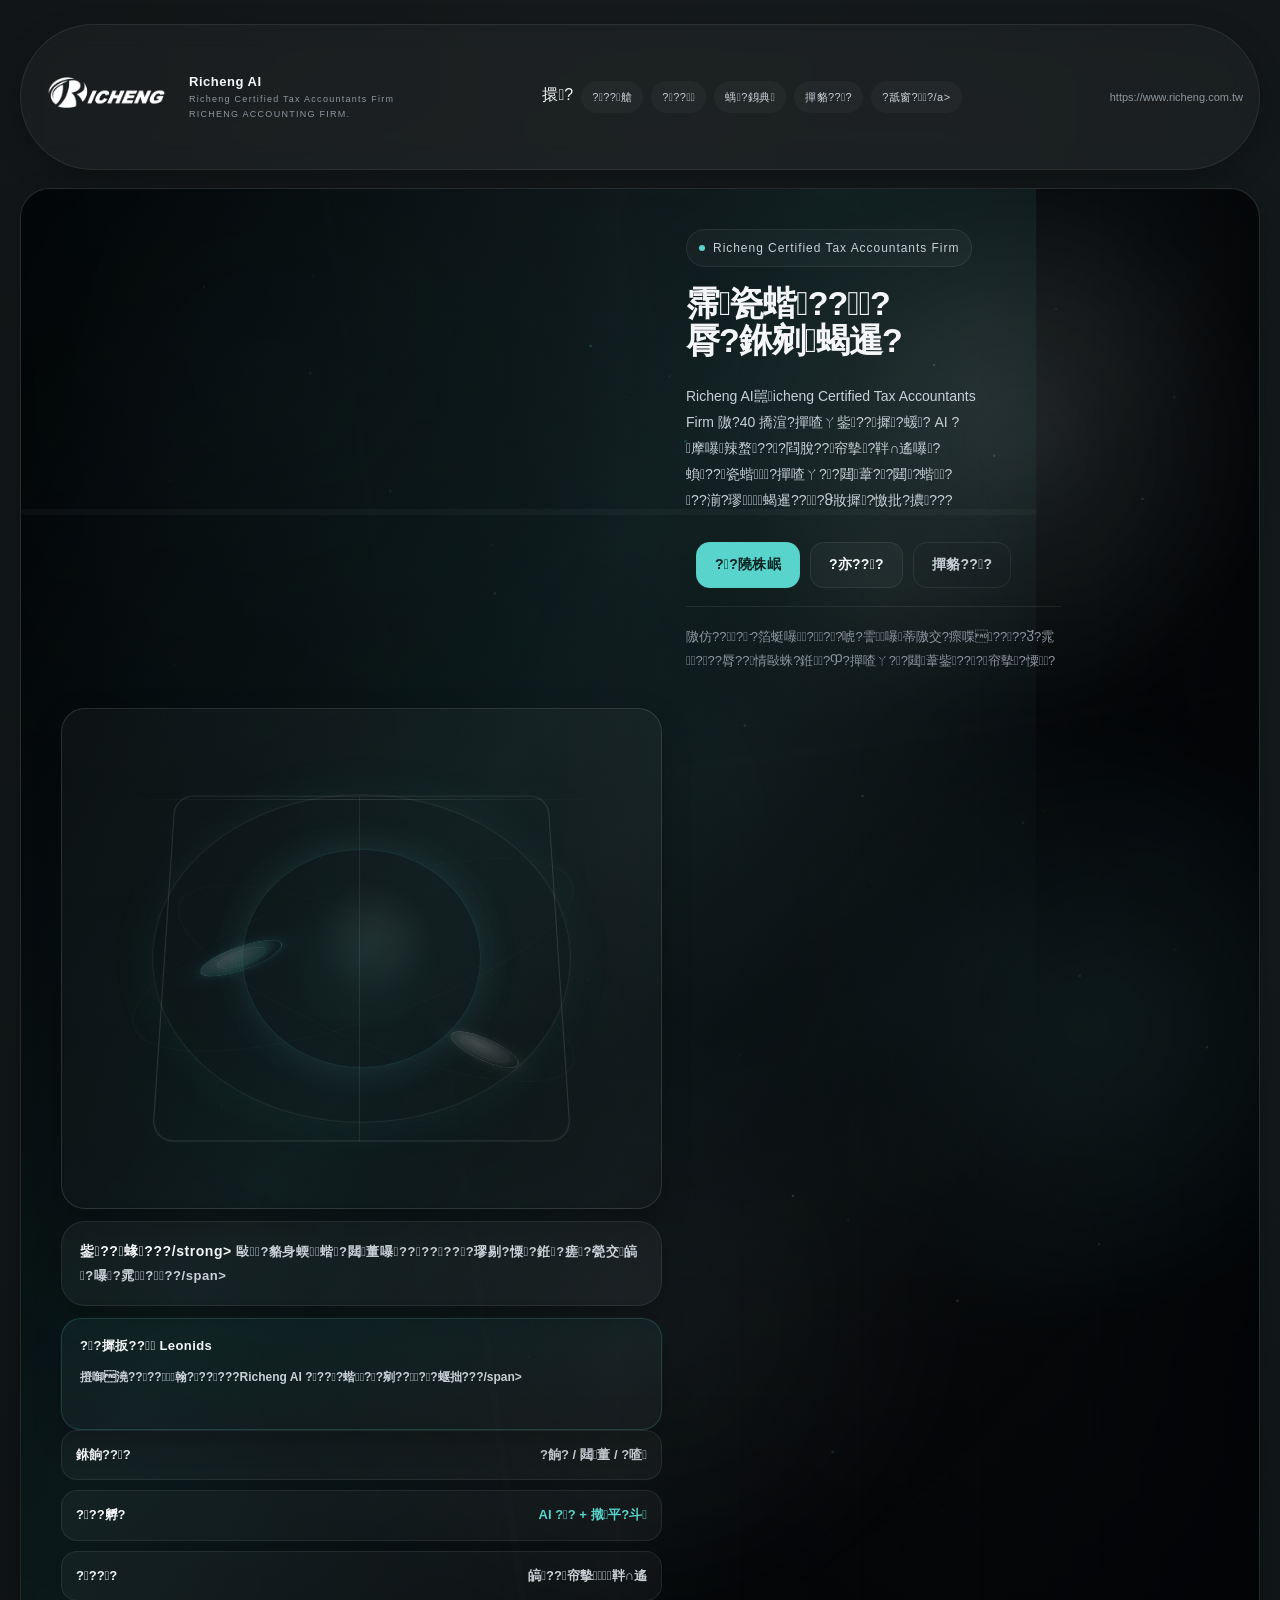
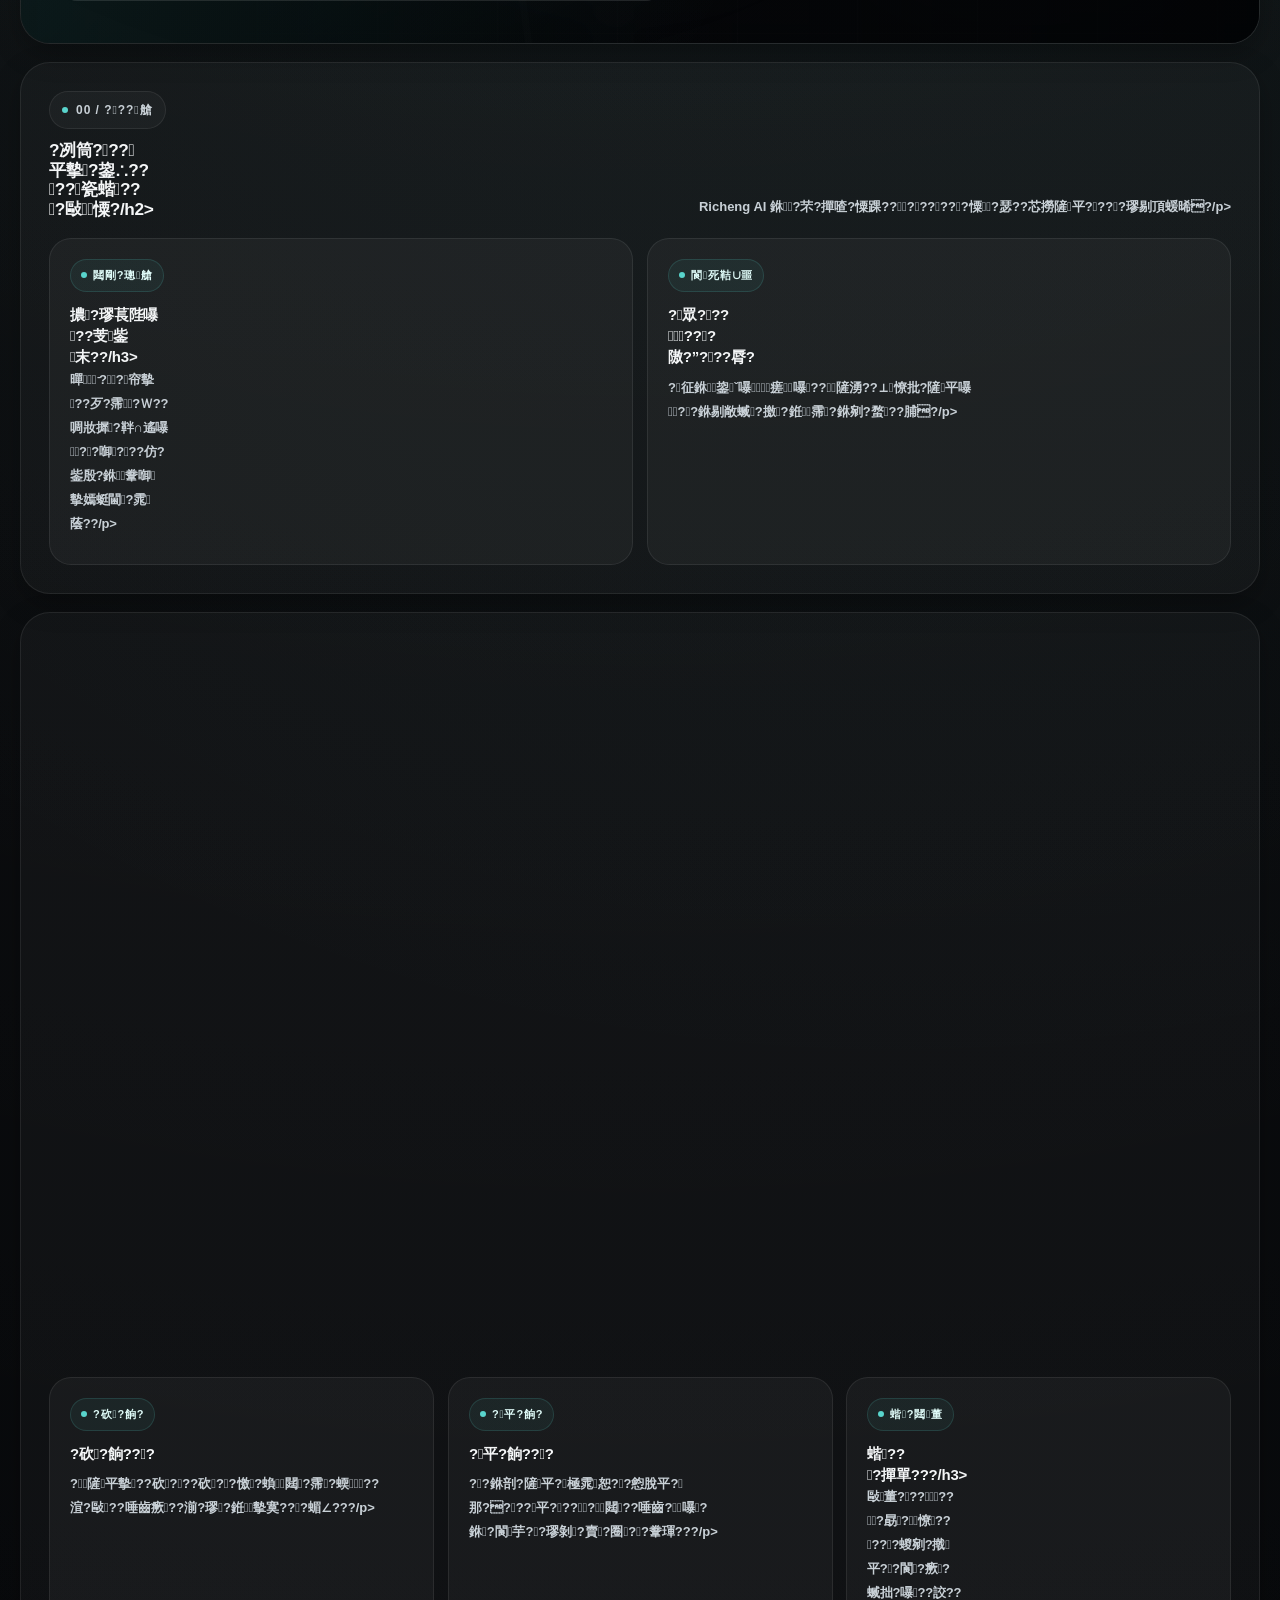
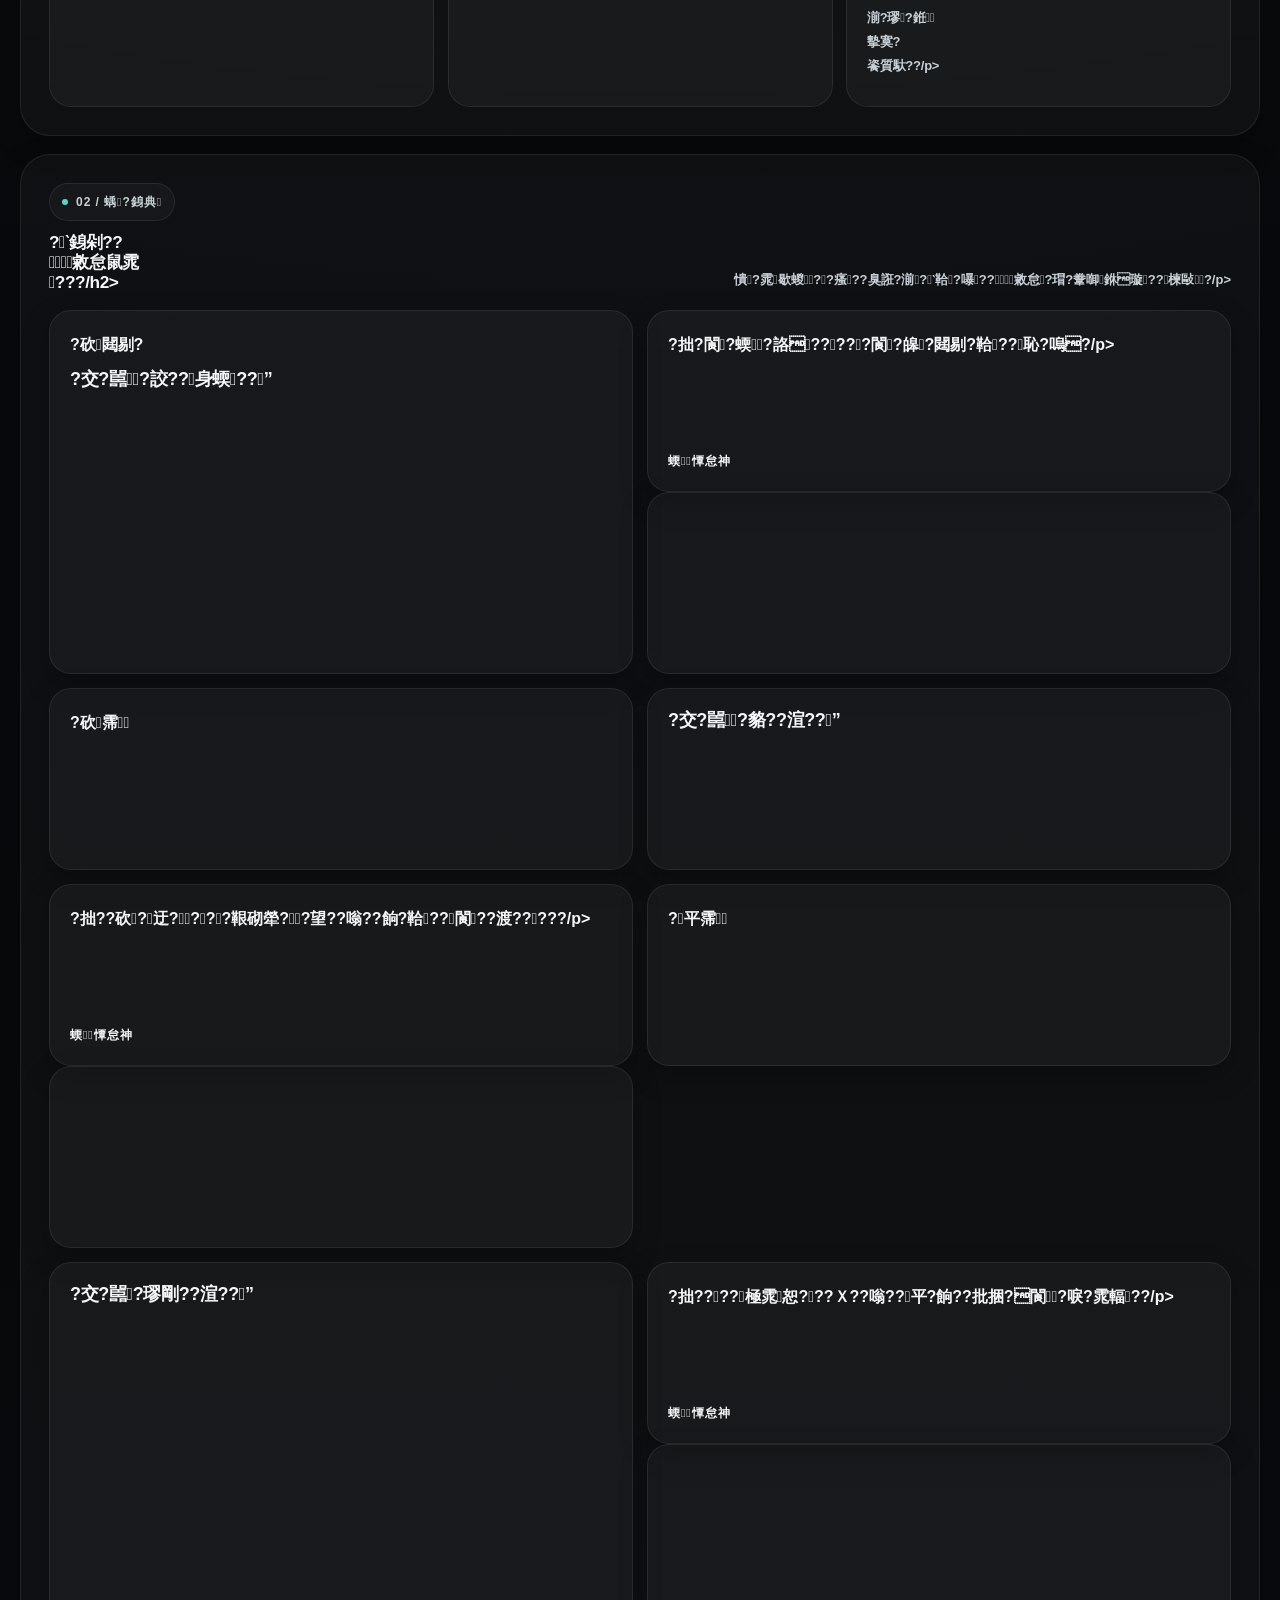
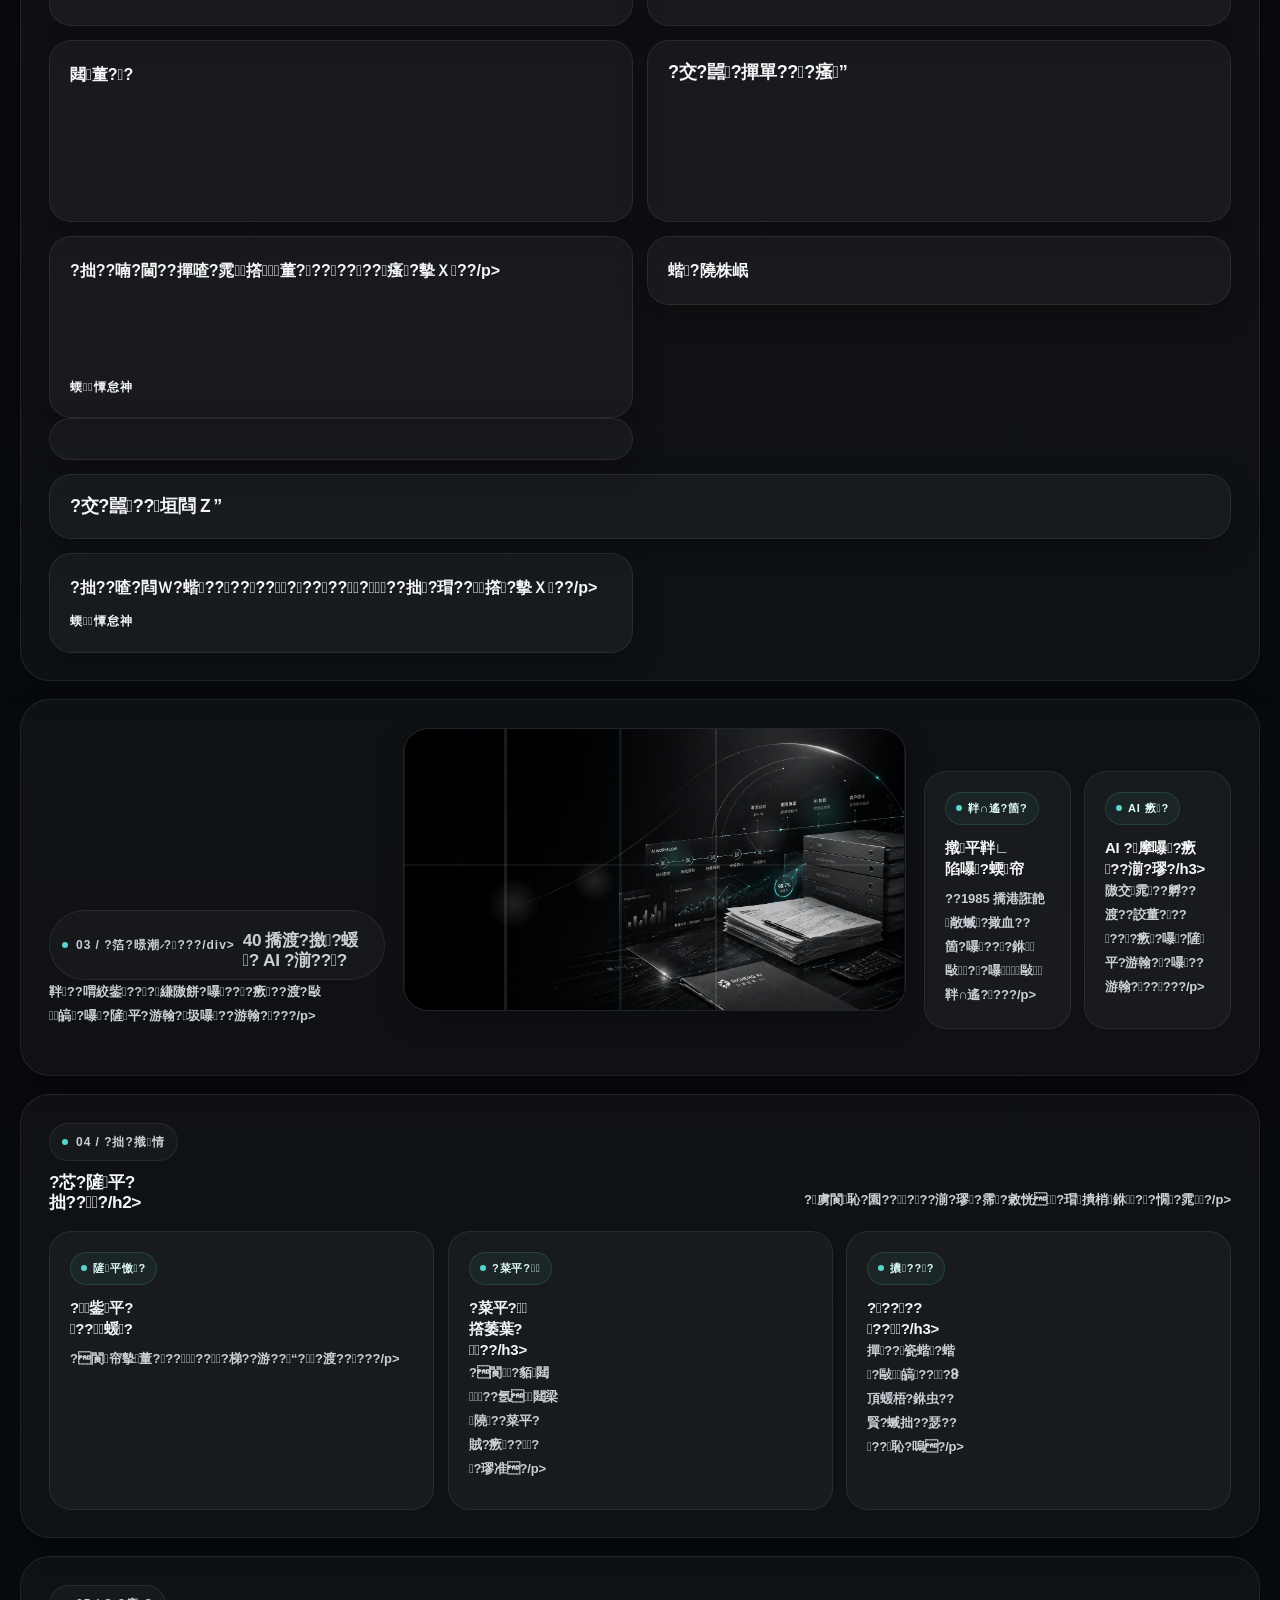
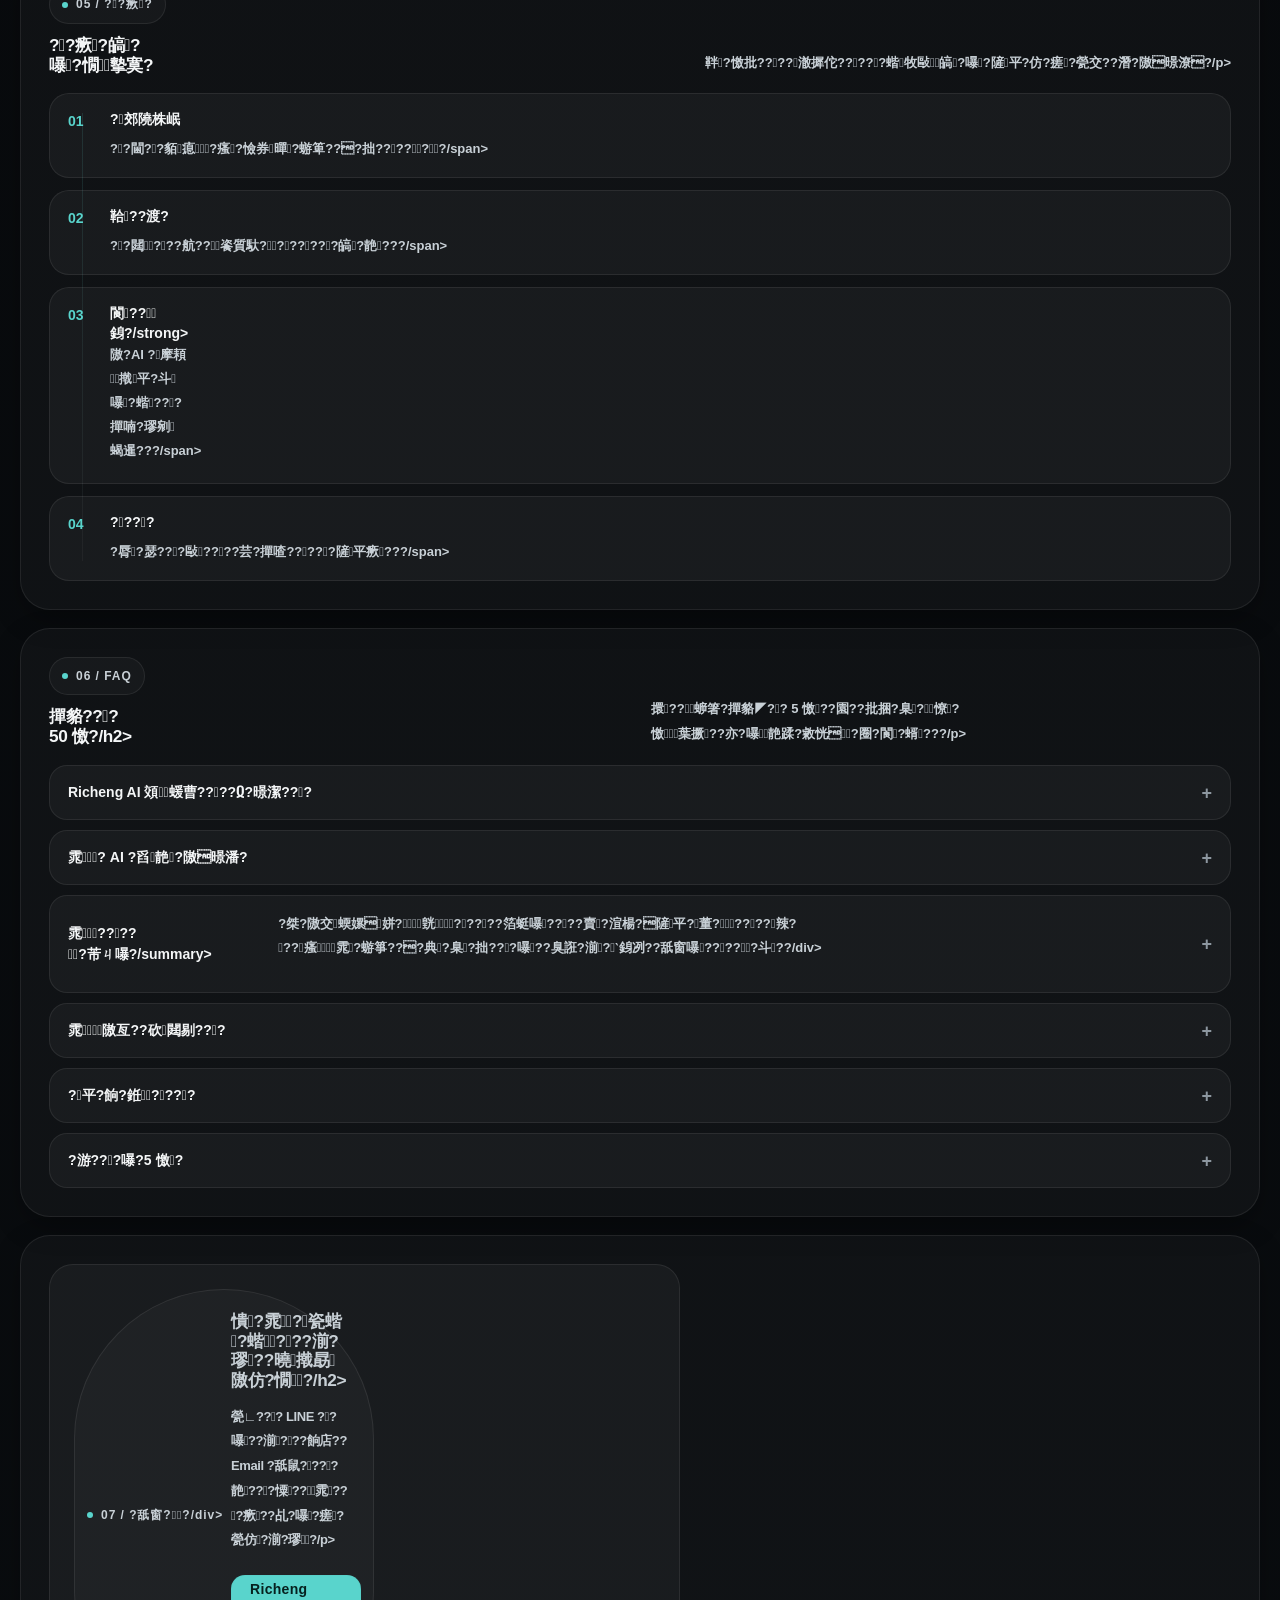
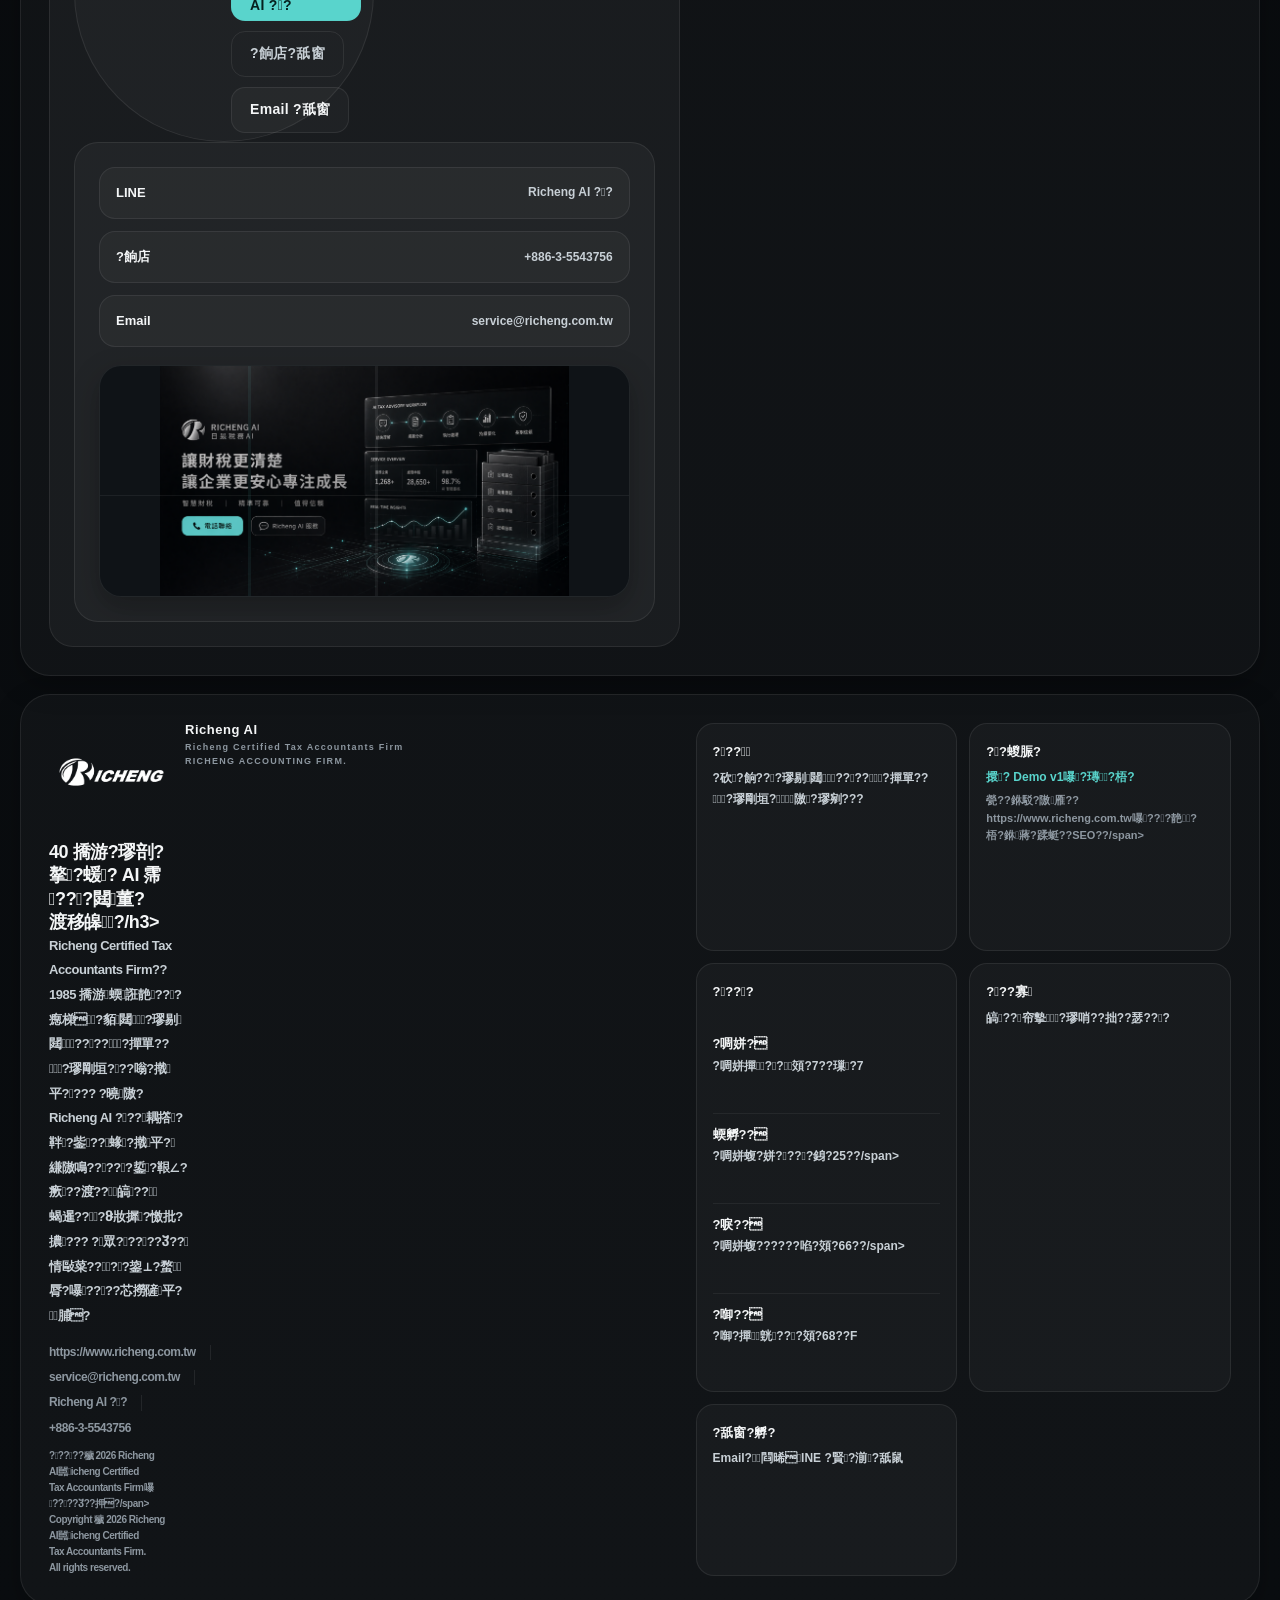
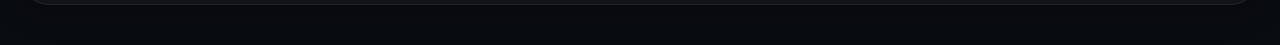
==== commit 0c9a852e: "Add files via upload" ====
--- a/en/index.html
+++ b/en/index.html
@@ -2730,7 +2730,7 @@
               <span>敺?貉身蝡蝔?閮董嚗???????璆剔?憟?銋?瘥?甇交皜?嚗?雿???/span>
             </div>
           <div class="meteor-story" aria-live="polite">
-            <strong data-meteor-name>Leonids ??摨扳??</strong>
+            <strong data-meteor-name>??摨扳?? Leonids</strong>
             <span data-meteor-copy>撜啣澆????翰??????Richeng AI ????蝔??剜????蝘拙???/span>
           </div>
           <div class="hero-meta">
@@ -3391,23 +3391,23 @@
       const meteorStoryCopy = document.querySelector('[data-meteor-copy]');
       const meteorStories = isEn ? [
         {
-          name: 'Leonids Meteor Shower',
+          name: '??摨扳?? Leonids Meteor Shower',
           copy: 'Peak-night efficiency and a fast streak across the sky, ideal for showing how Richeng AI turns complex workflows into order at critical moments.'
         },
         {
-          name: 'Perseids Meteor Shower',
+          name: '?曹?摨扳?? Perseids Meteor Shower',
           copy: 'High efficiency, speed, brightness and a long tail, like a tax-accounting firm turning complicated steps into a clean and agile collaboration track.'
         },
         {
-          name: 'Orionids Meteor Shower',
+          name: '?菜摨扳?? Orionids Meteor Shower',
           copy: 'Strong velocity and a clean visual rhythm, ideal for expressing a premium AI tax-accounting brand with a forward-looking feel.'
         },
         {
-          name: 'Geminids Meteor Shower',
+          name: '??摨扳?? Geminids Meteor Shower',
           copy: 'Stable and persistent, symbolizing the long-term support Richeng AI provides to growing businesses.'
         },
         {
-          name: 'Lyrids Meteor Shower',
+          name: '憭拍摨扳?? Lyrids Meteor Shower',
           copy: 'With a sense of history and legacy, it represents an established firm evolving into an AI-driven brand.'
         }
       ] : [
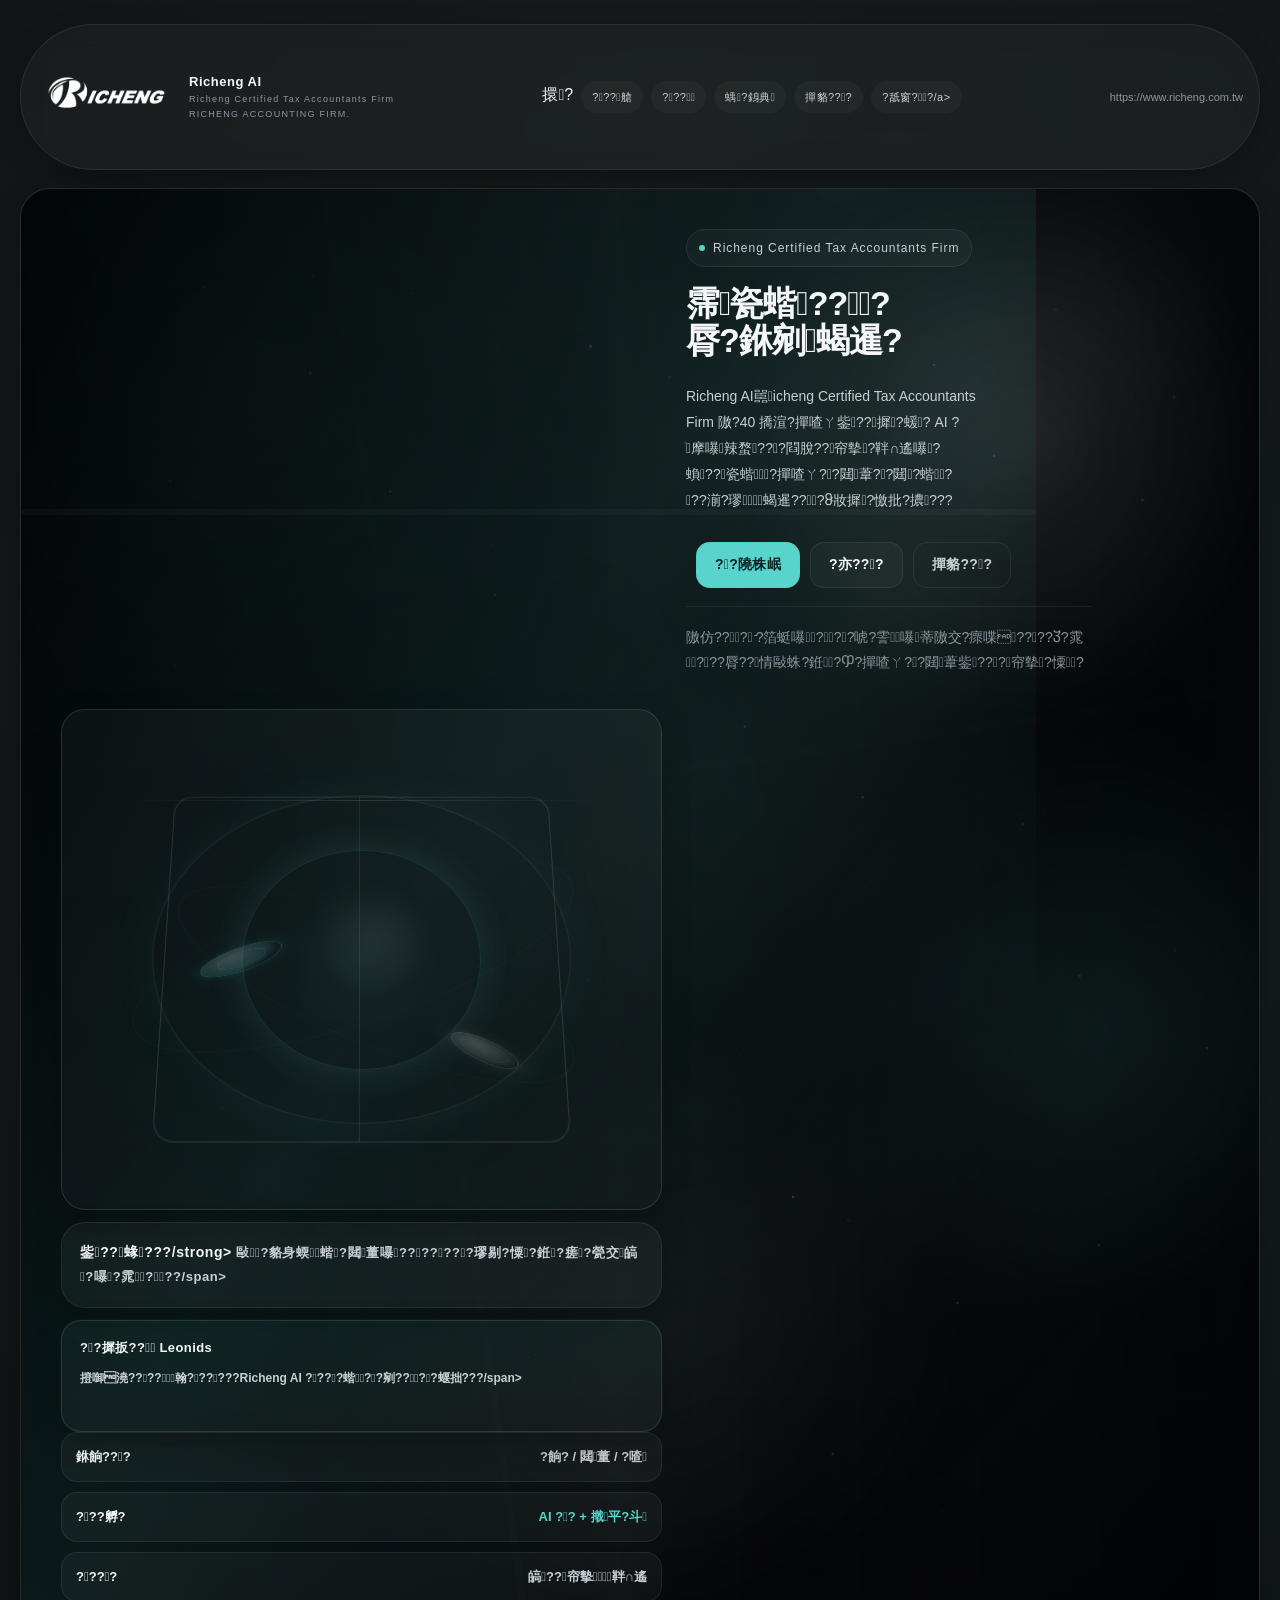
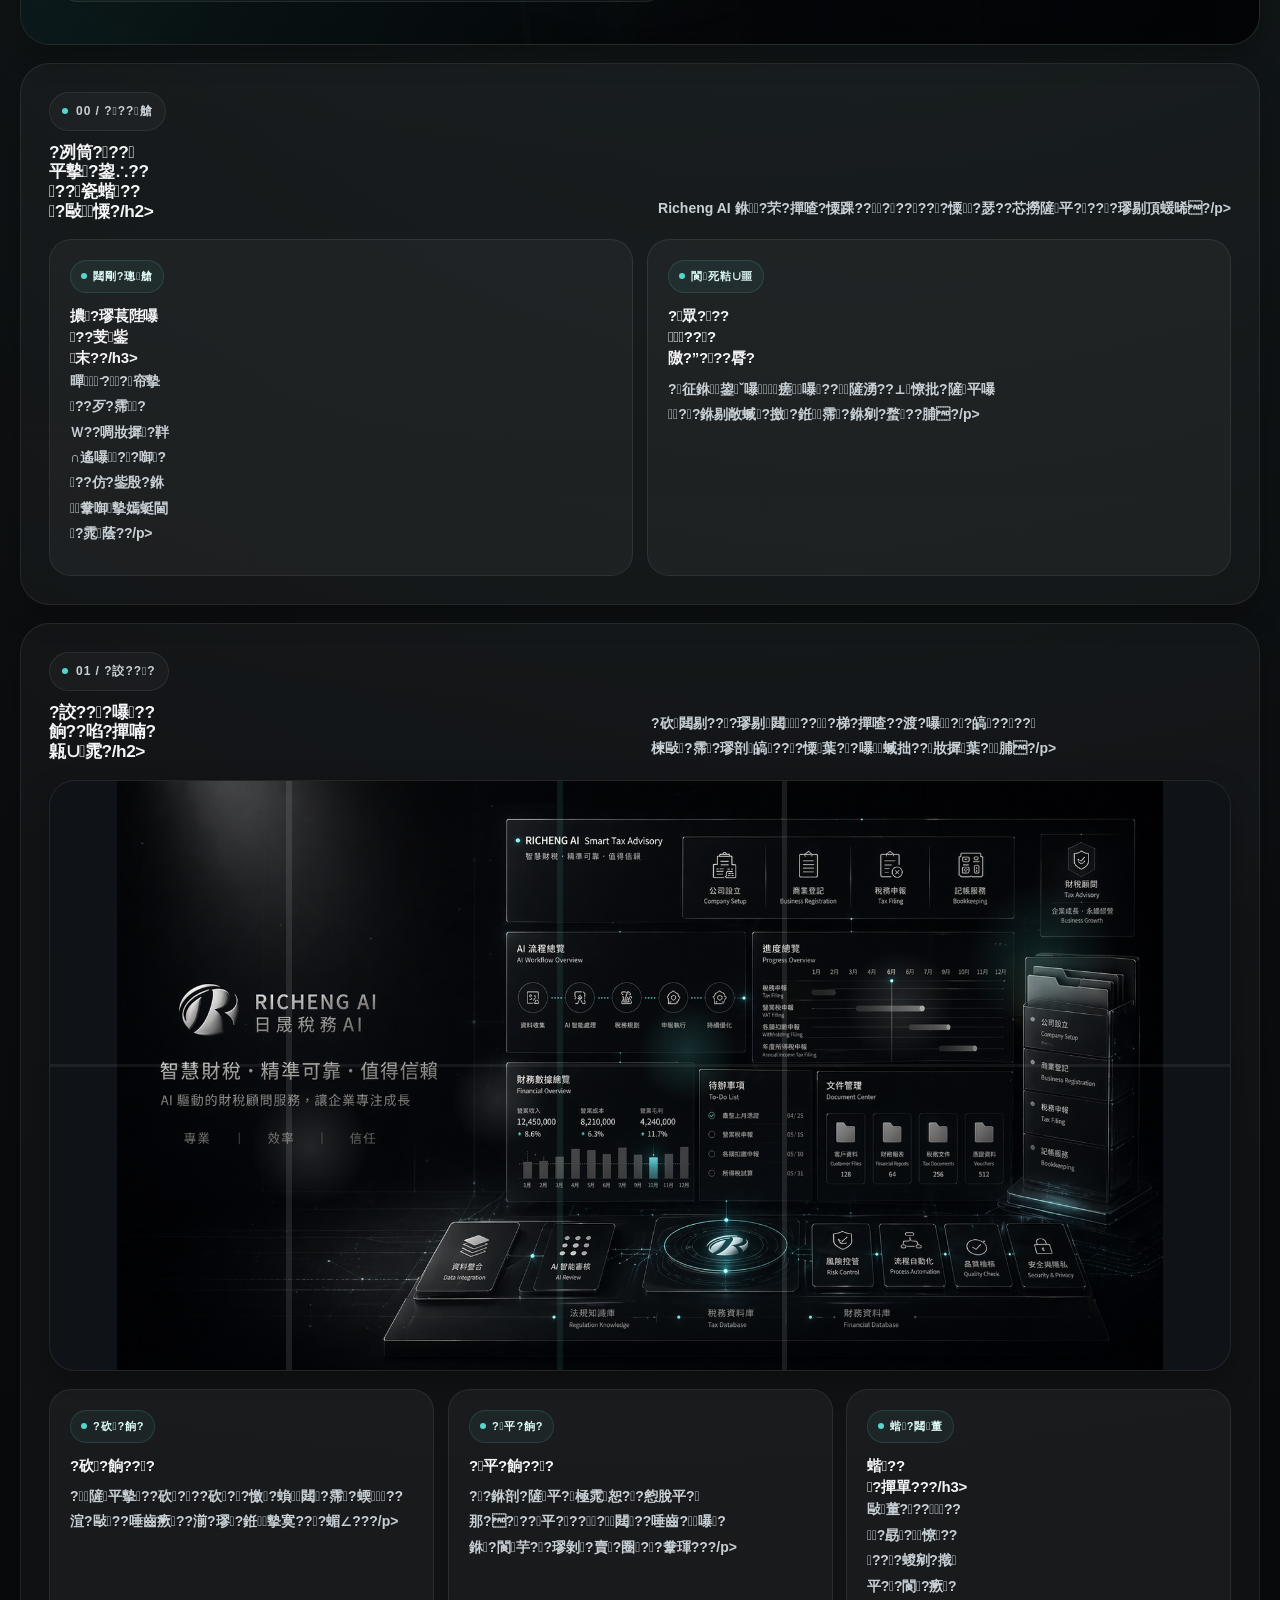
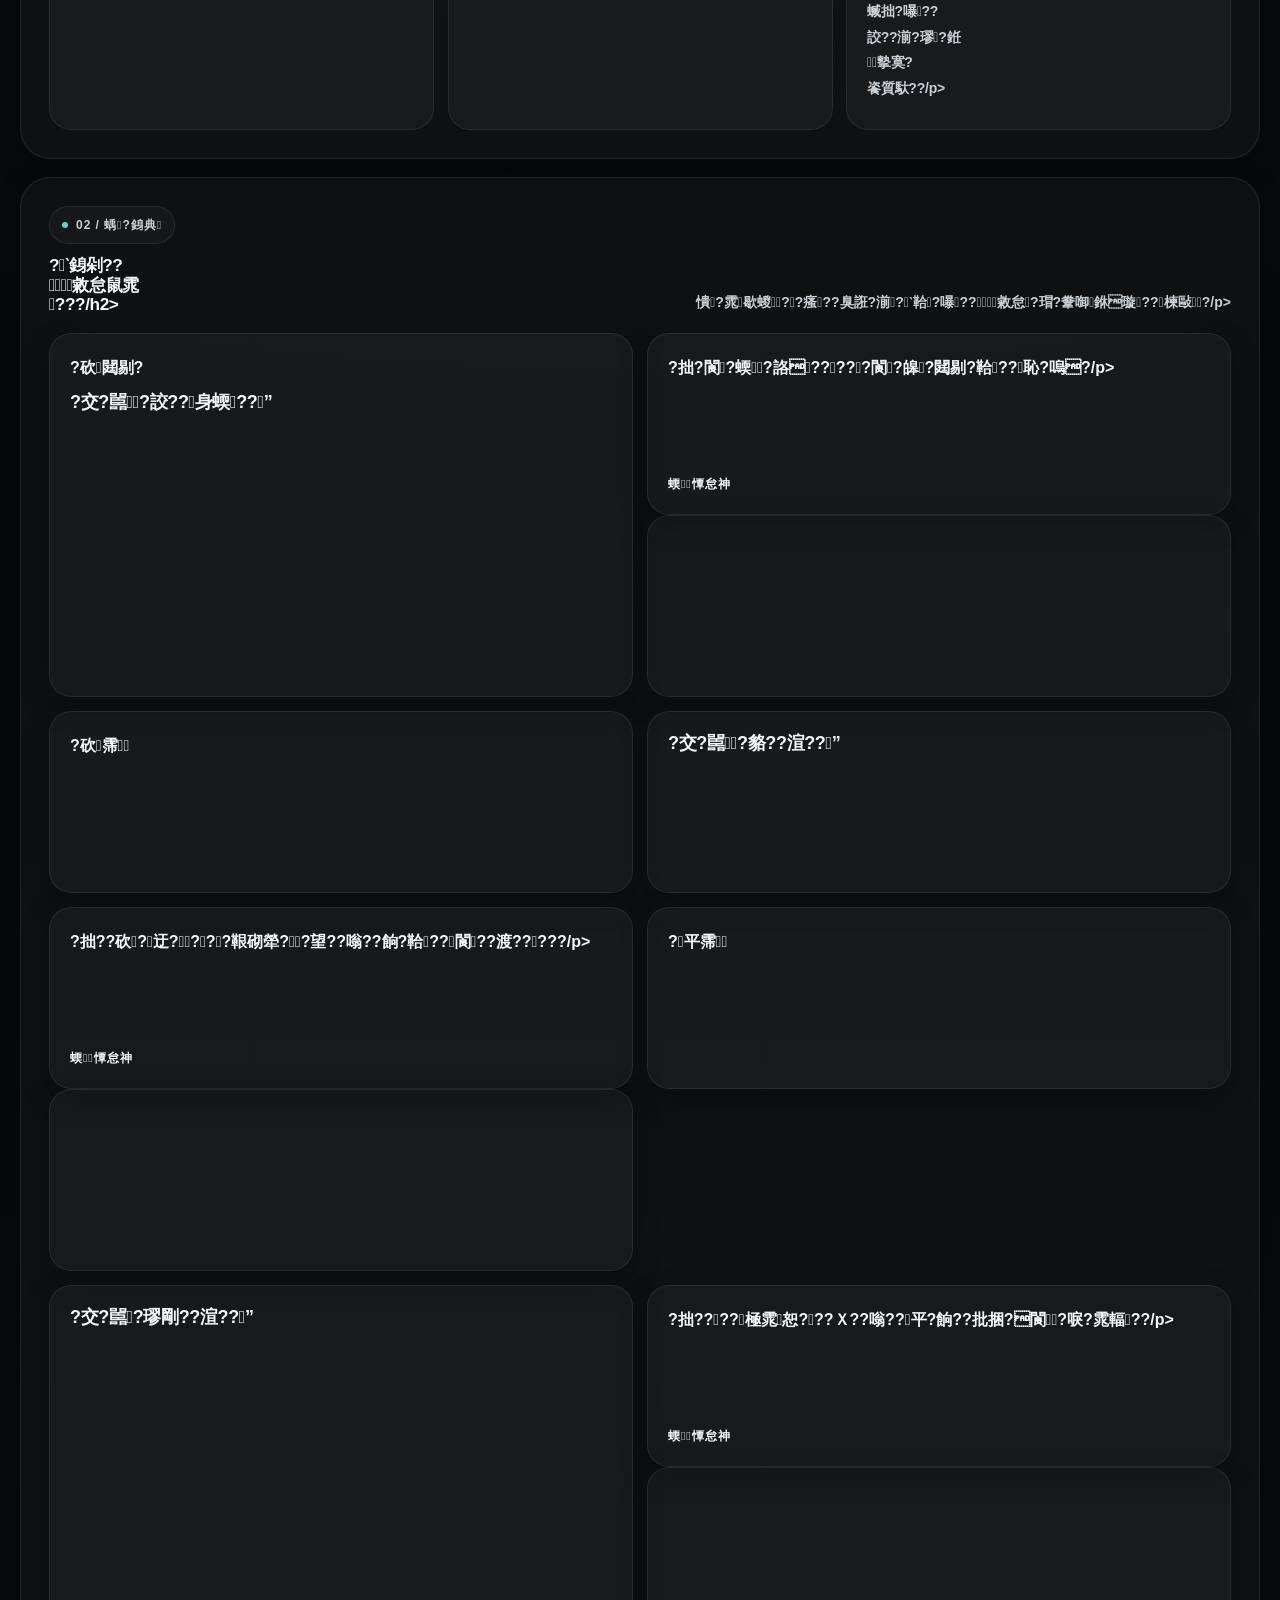
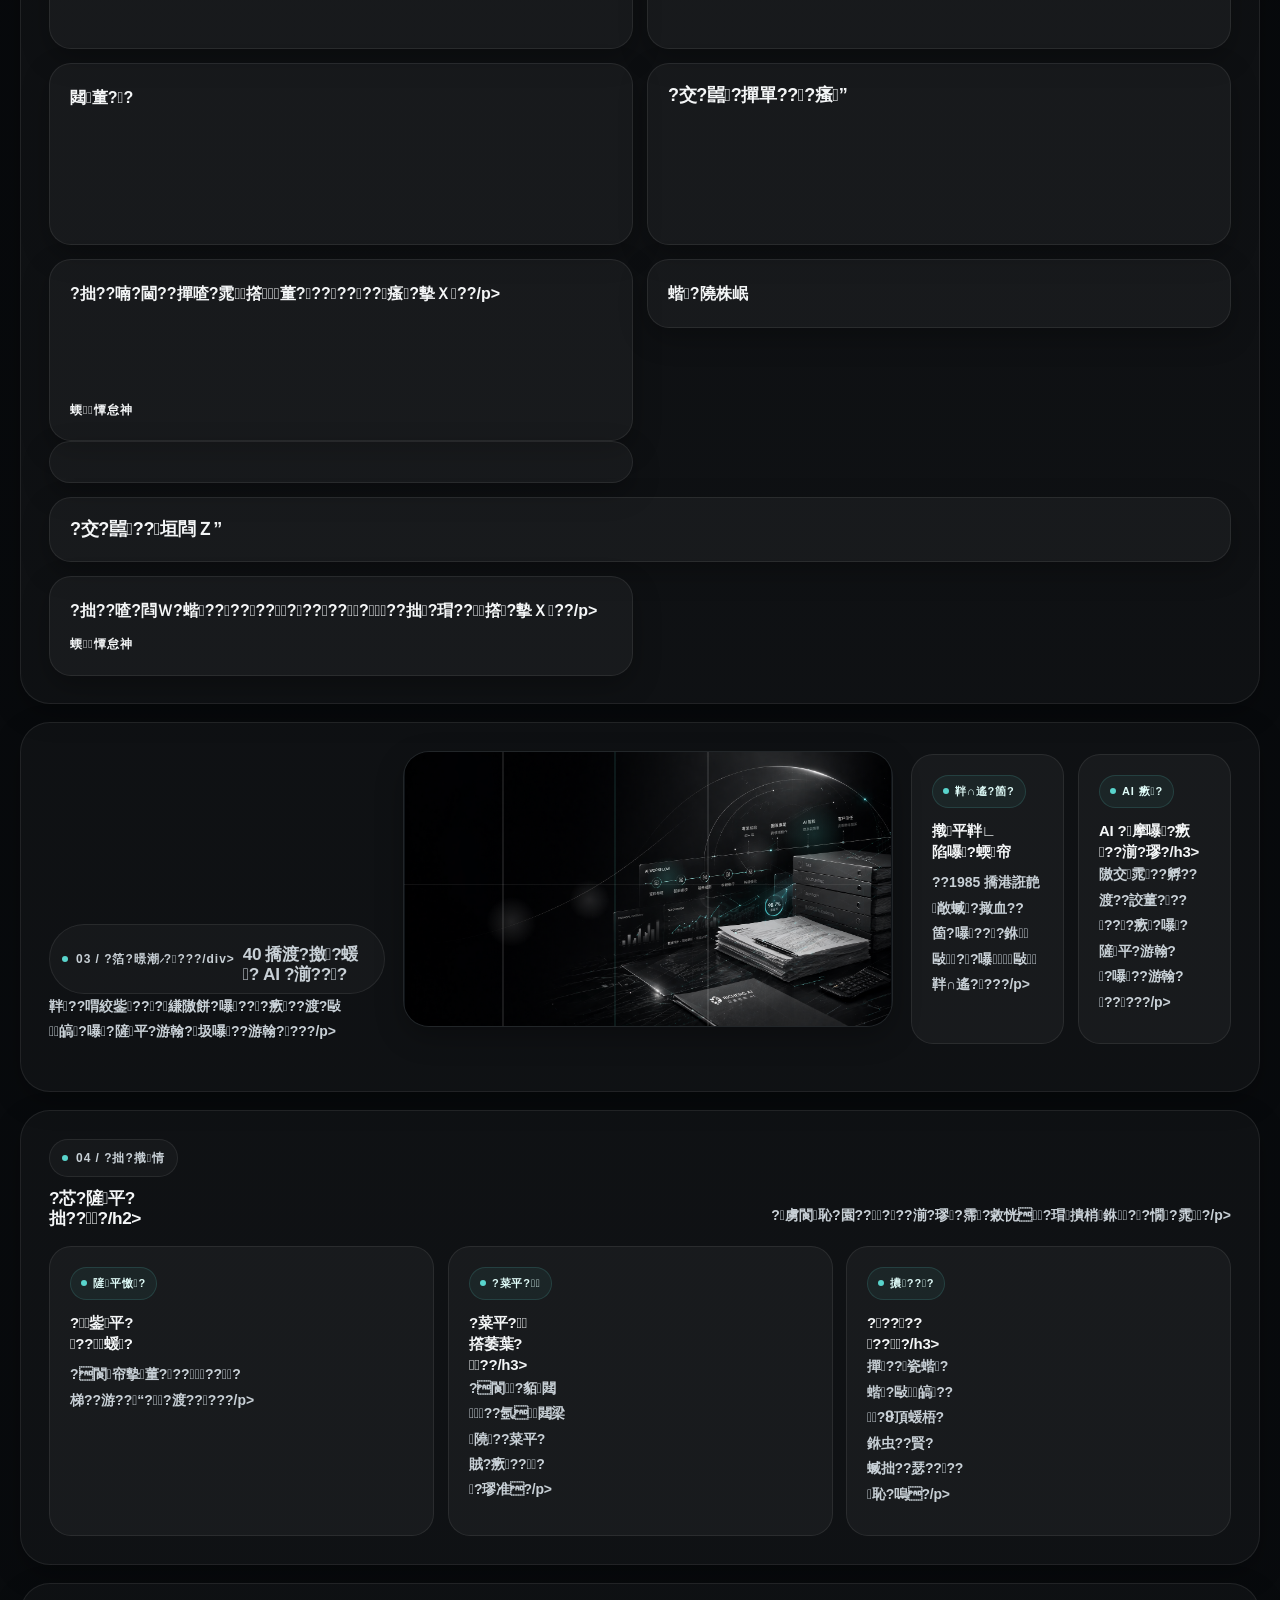
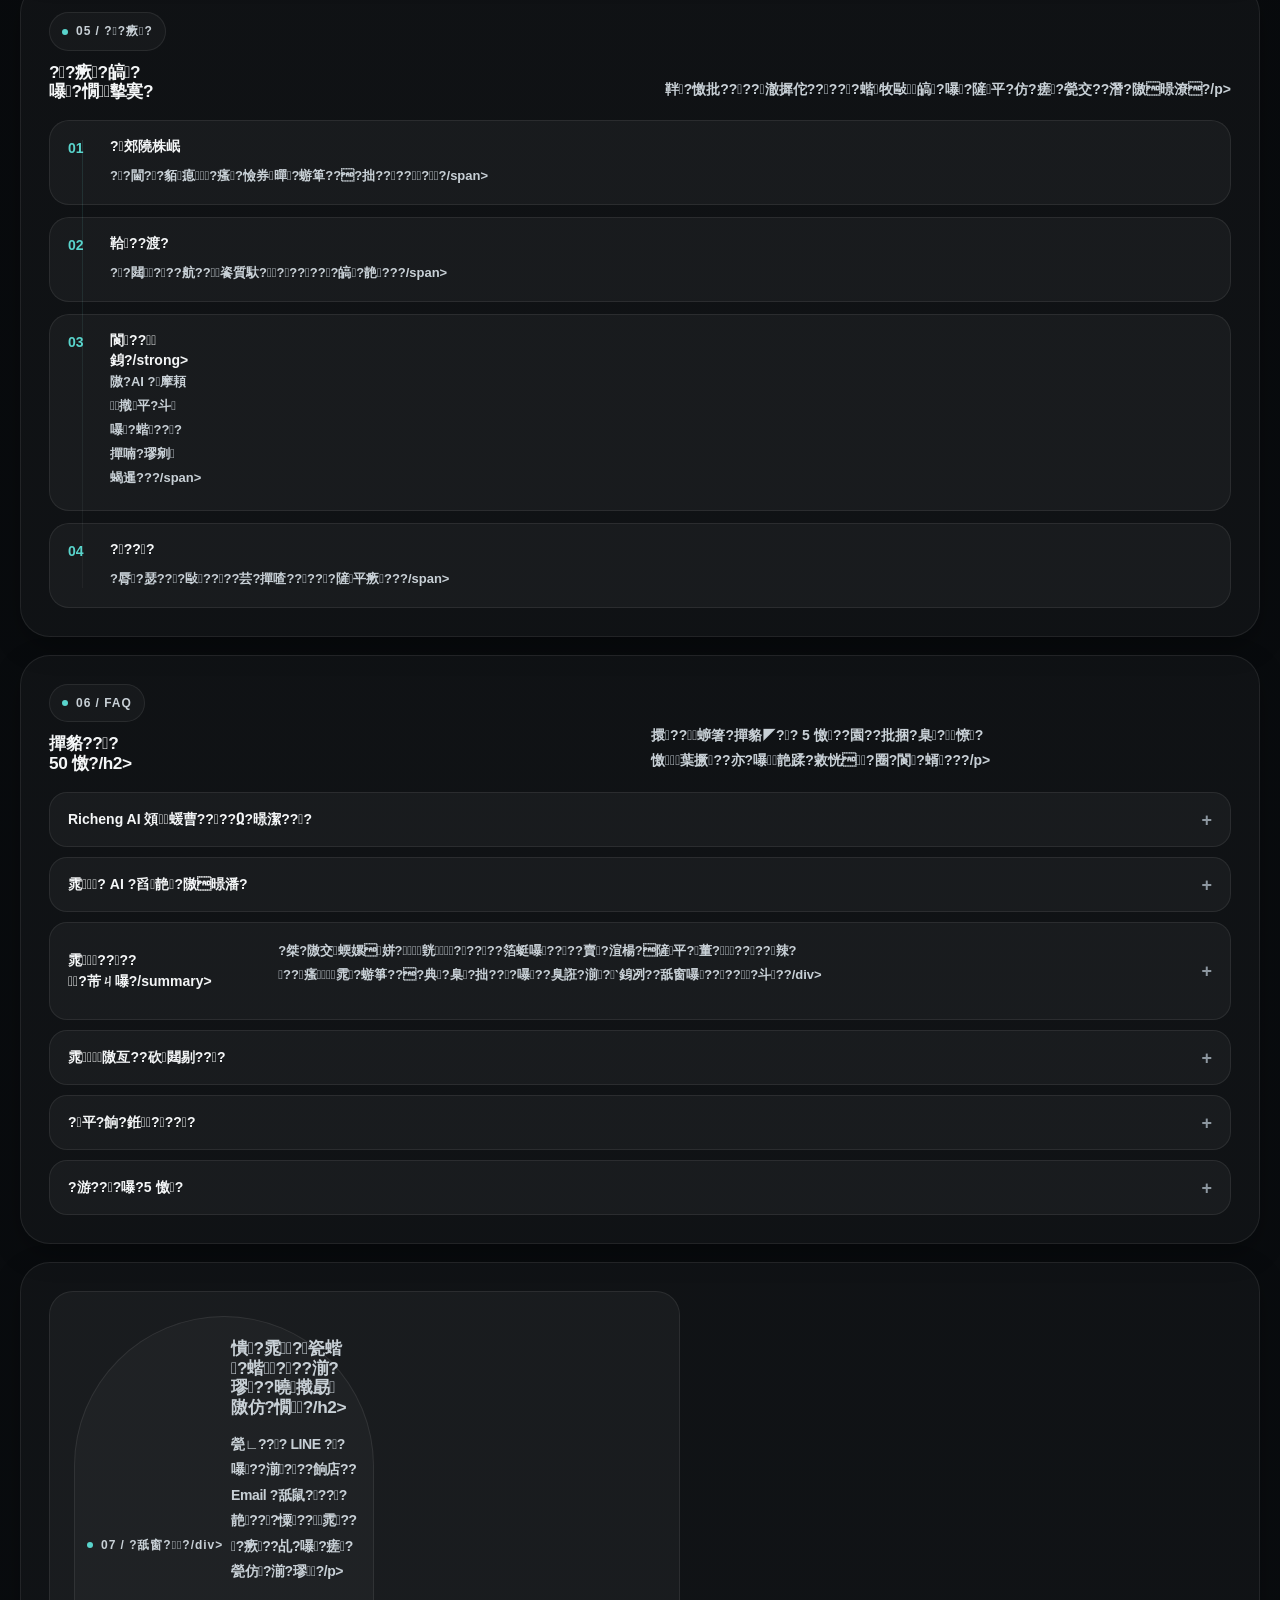
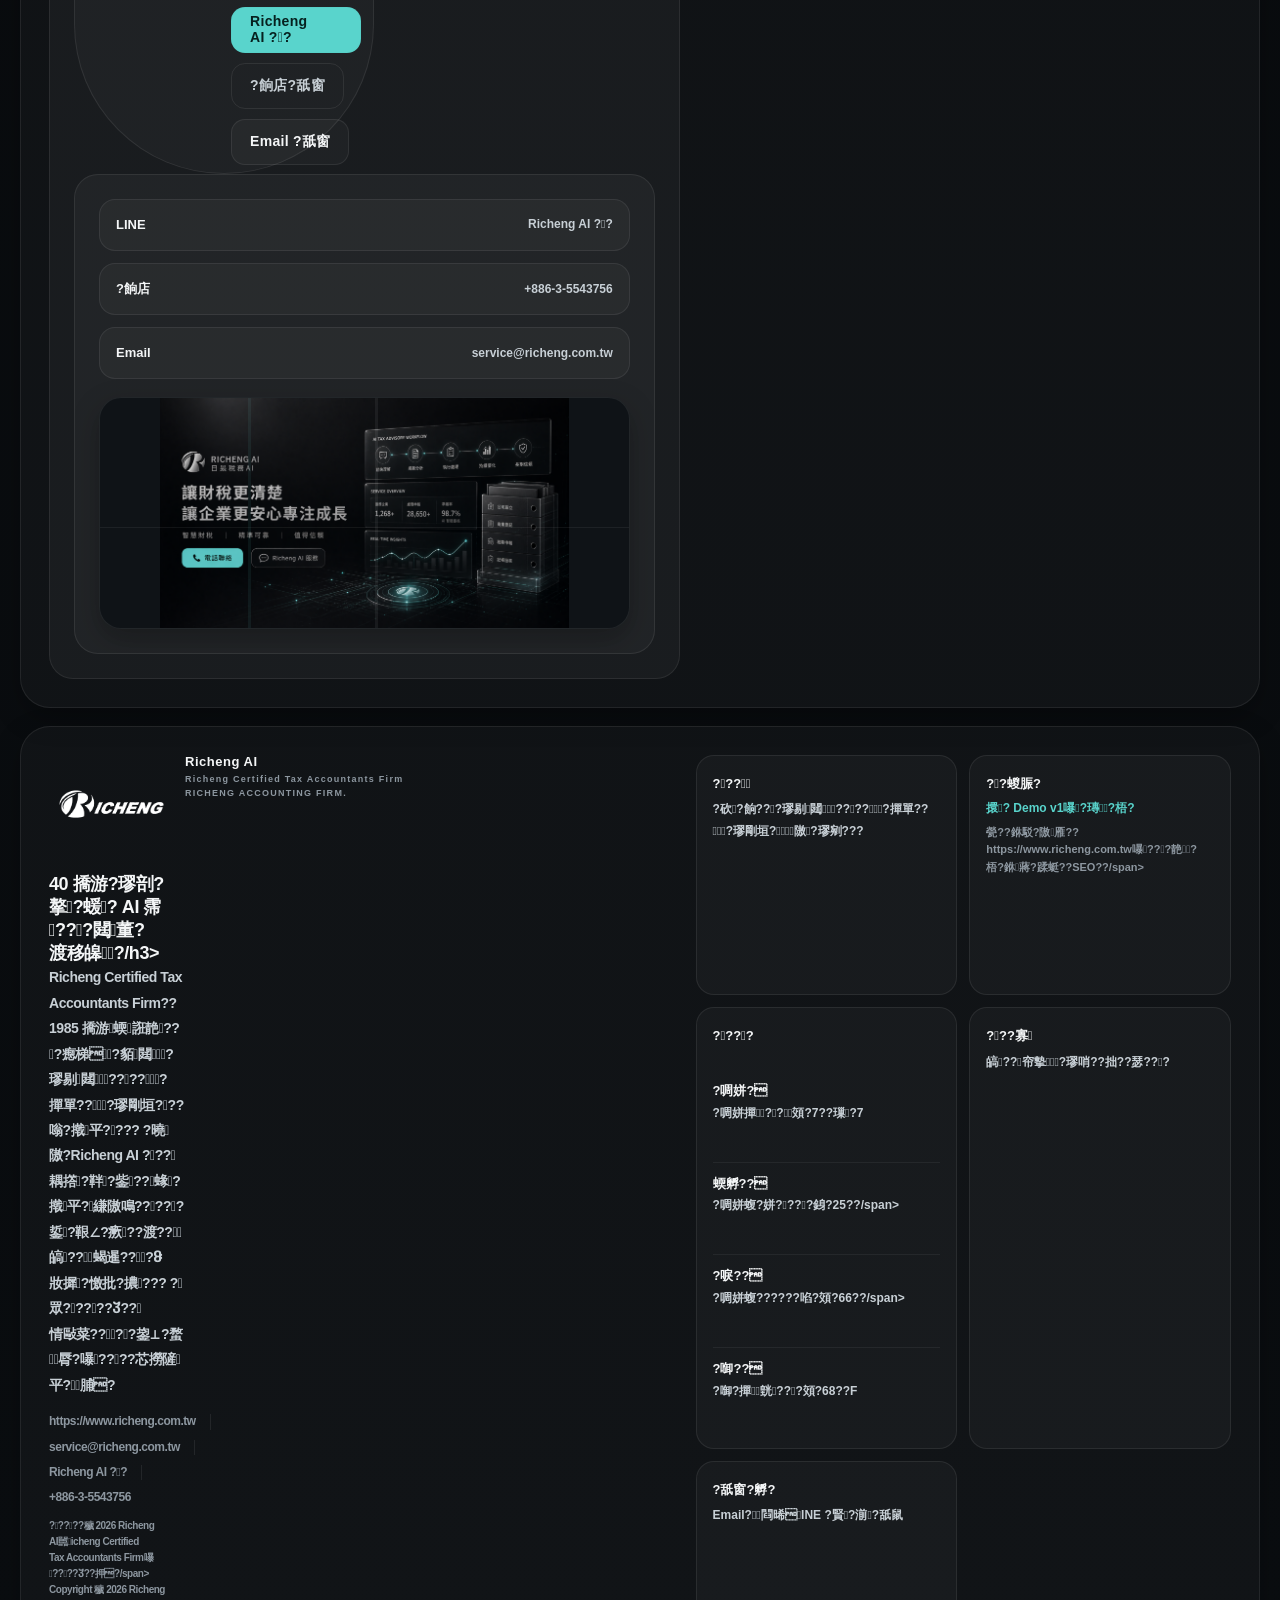
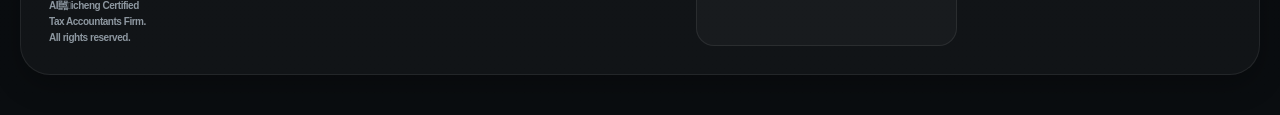
==== commit 7d2bd271: "Add files via upload" ====
--- a/en/index.html
+++ b/en/index.html
@@ -11,6 +11,9 @@
   <link rel="alternate" hreflang="zh-Hant" href="https://www.richeng.com.tw/" />
   <link rel="alternate" hreflang="en" href="https://www.richeng.com.tw/en/" />
   <meta name="theme-color" content="#050608" />
+  <meta http-equiv="Content-Security-Policy" content="default-src 'self'; base-uri 'self'; object-src 'none'; frame-ancestors 'none'; form-action 'self' https://forms.gle; img-src 'self' data:; font-src 'self' data:; connect-src 'self'; media-src 'self'; script-src 'self' 'unsafe-inline'; style-src 'self' 'unsafe-inline'; upgrade-insecure-requests" />
+  <meta name="referrer" content="strict-origin-when-cross-origin" />
+  <meta http-equiv="Permissions-Policy" content="camera=(), microphone=(), geolocation=(), payment=()" />
   <meta property="og:locale" content="en_US" />
   <meta property="og:type" content="website" />
   <meta property="og:site_name" content="Richeng AI | Richeng Certified Tax Accountants Firm" />
@@ -1167,8 +1170,8 @@
       padding-top:18px;
       border-top:1px solid var(--line);
       color:var(--muted);
-      font-size:13px;
-      line-height:1.9;
+      font-size:14px;
+      line-height:1.82;
       text-wrap:balance;
       word-break:keep-all;
       line-break:strict;
@@ -1291,8 +1294,8 @@
     .section-head p{
       max-width:580px;
       color:var(--text);
-      font-size:13px;
-      line-height:1.9;
+      font-size:14px;
+      line-height:1.82;
       text-wrap:balance;
       word-break:keep-all;
       line-break:strict;
@@ -1432,8 +1435,8 @@
 
     .form-card p{
       color:var(--text);
-      font-size:13px;
-      line-height:1.85;
+      font-size:14px;
+      line-height:1.82;
     }
 
     .form-card .open-link{
@@ -1513,8 +1516,8 @@
 
     .card p{
       color:var(--text);
-      font-size:13px;
-      line-height:1.85;
+      font-size:14px;
+      line-height:1.82;
       text-wrap:balance;
       word-break:keep-all;
       line-break:strict;
@@ -1814,8 +1817,8 @@
     .cta-copy p{
       margin-top:14px;
       color:var(--text);
-      font-size:13px;
-      line-height:1.9;
+      font-size:14px;
+      line-height:1.82;
       max-width:60ch;
       text-wrap:balance;
       word-break:keep-all;
@@ -1930,8 +1933,8 @@
 
     .footer-brand p{
       color:var(--text);
-      font-size:13px;
-      line-height:1.9;
+      font-size:14px;
+      line-height:1.82;
       max-width:60ch;
       text-wrap:balance;
       word-break:keep-all;
@@ -2582,6 +2585,11 @@
         word-break:break-all;
         line-break:auto;
         text-wrap:wrap;
+      }
+
+      .cta-copy p{
+        font-size:12px;
+        line-height:1.7;
       }
 
       .cta-copy h2{
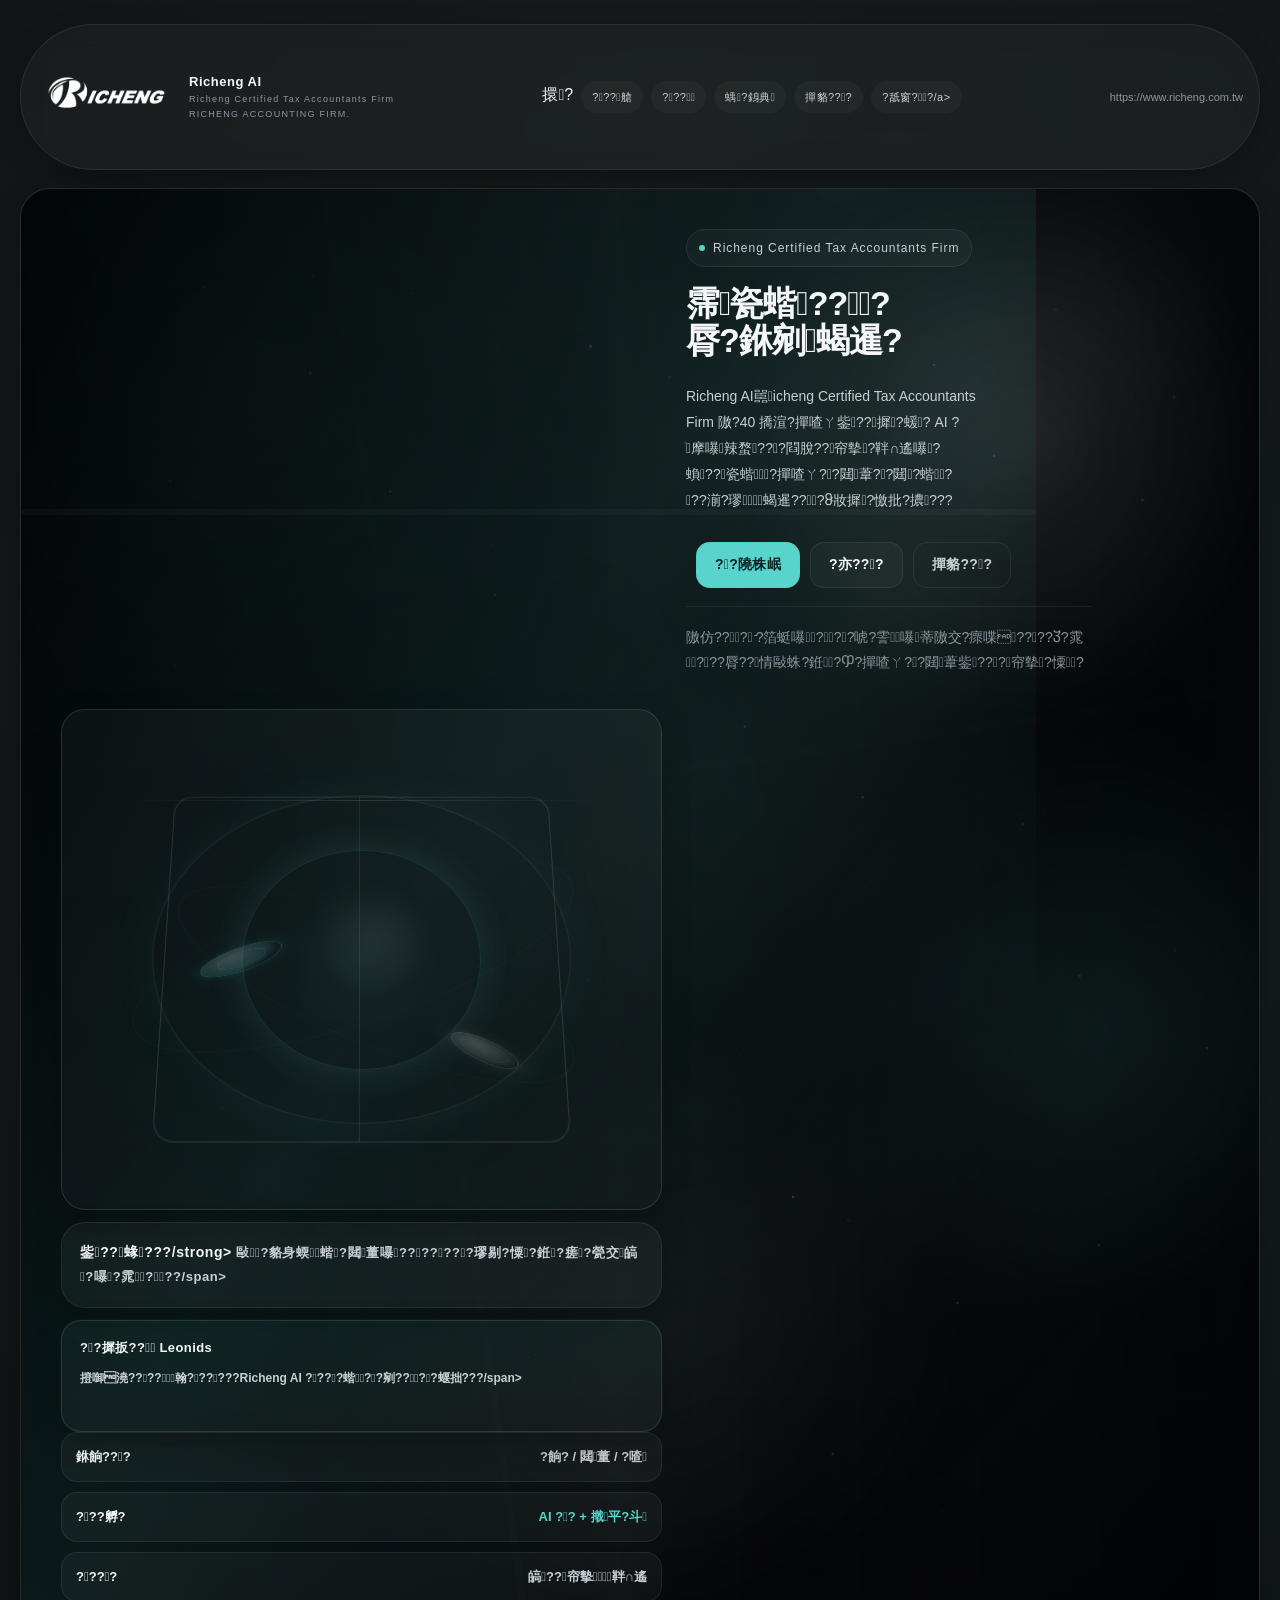
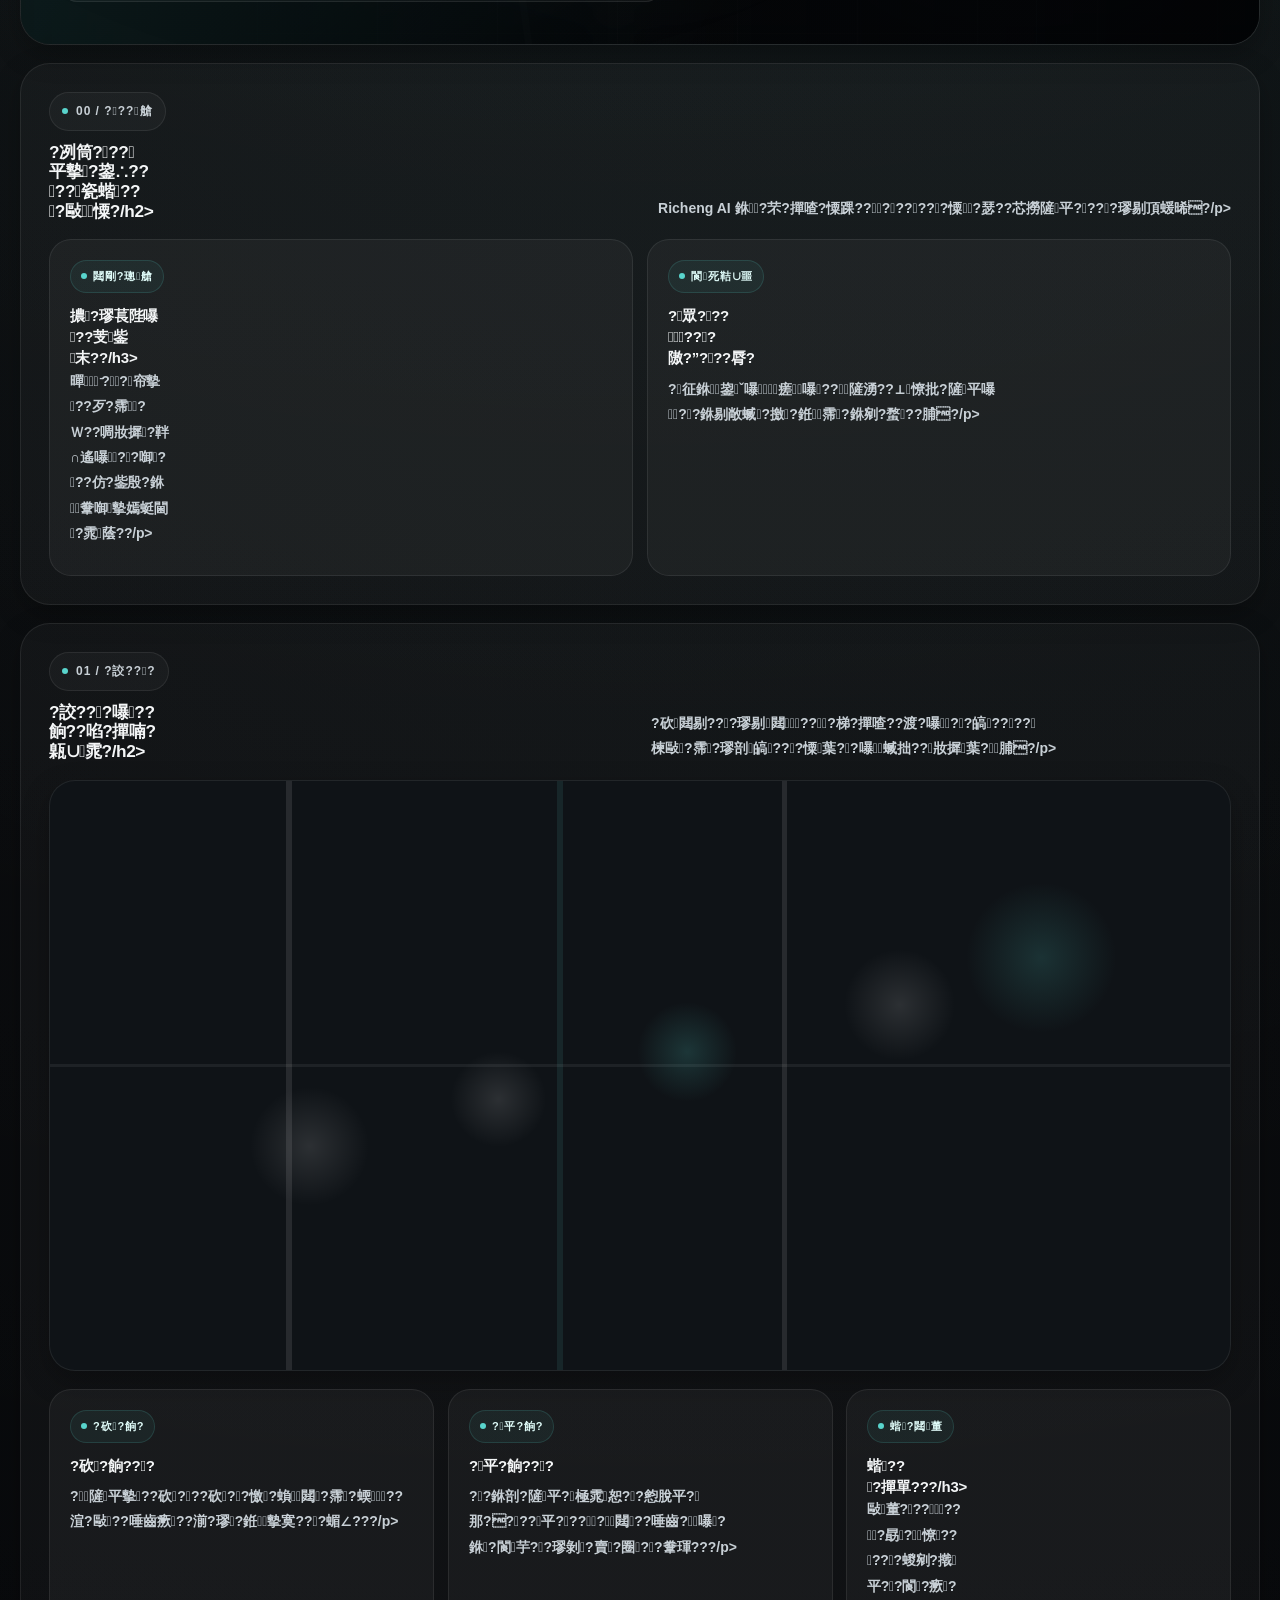
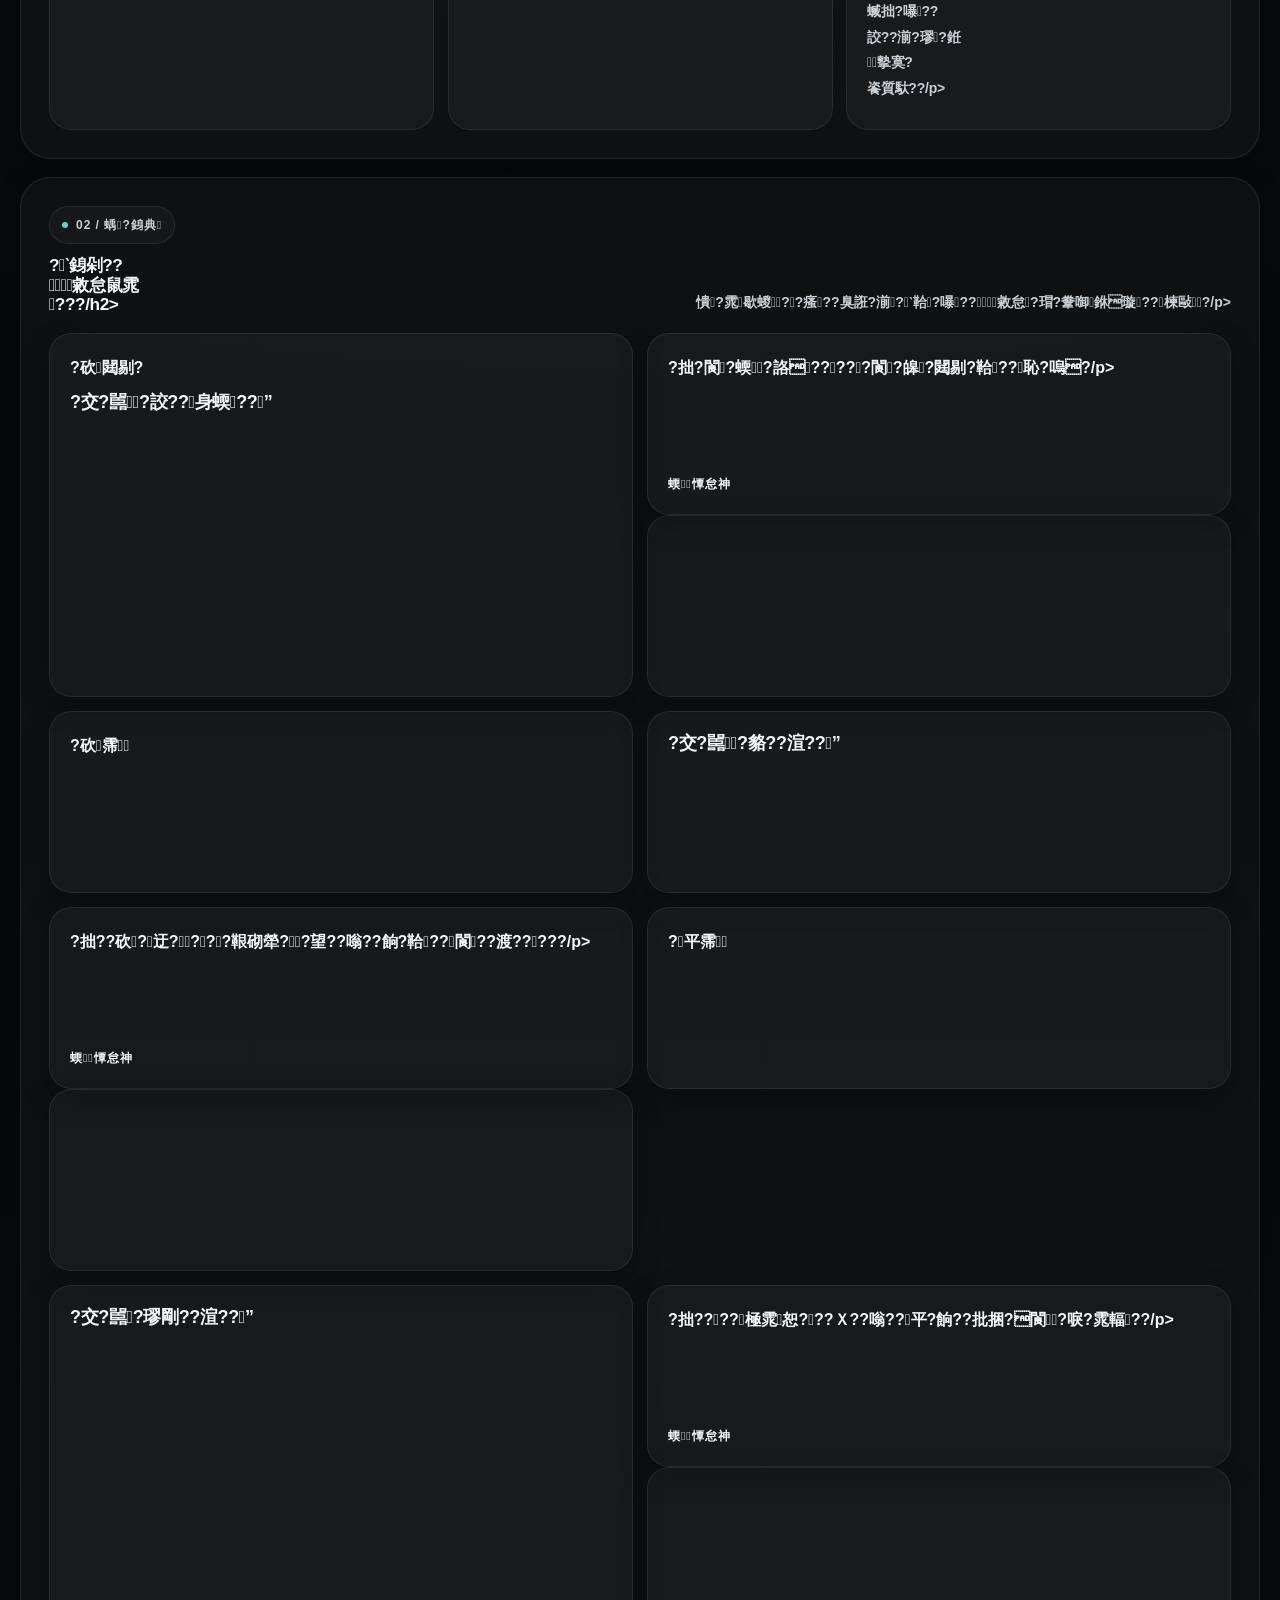
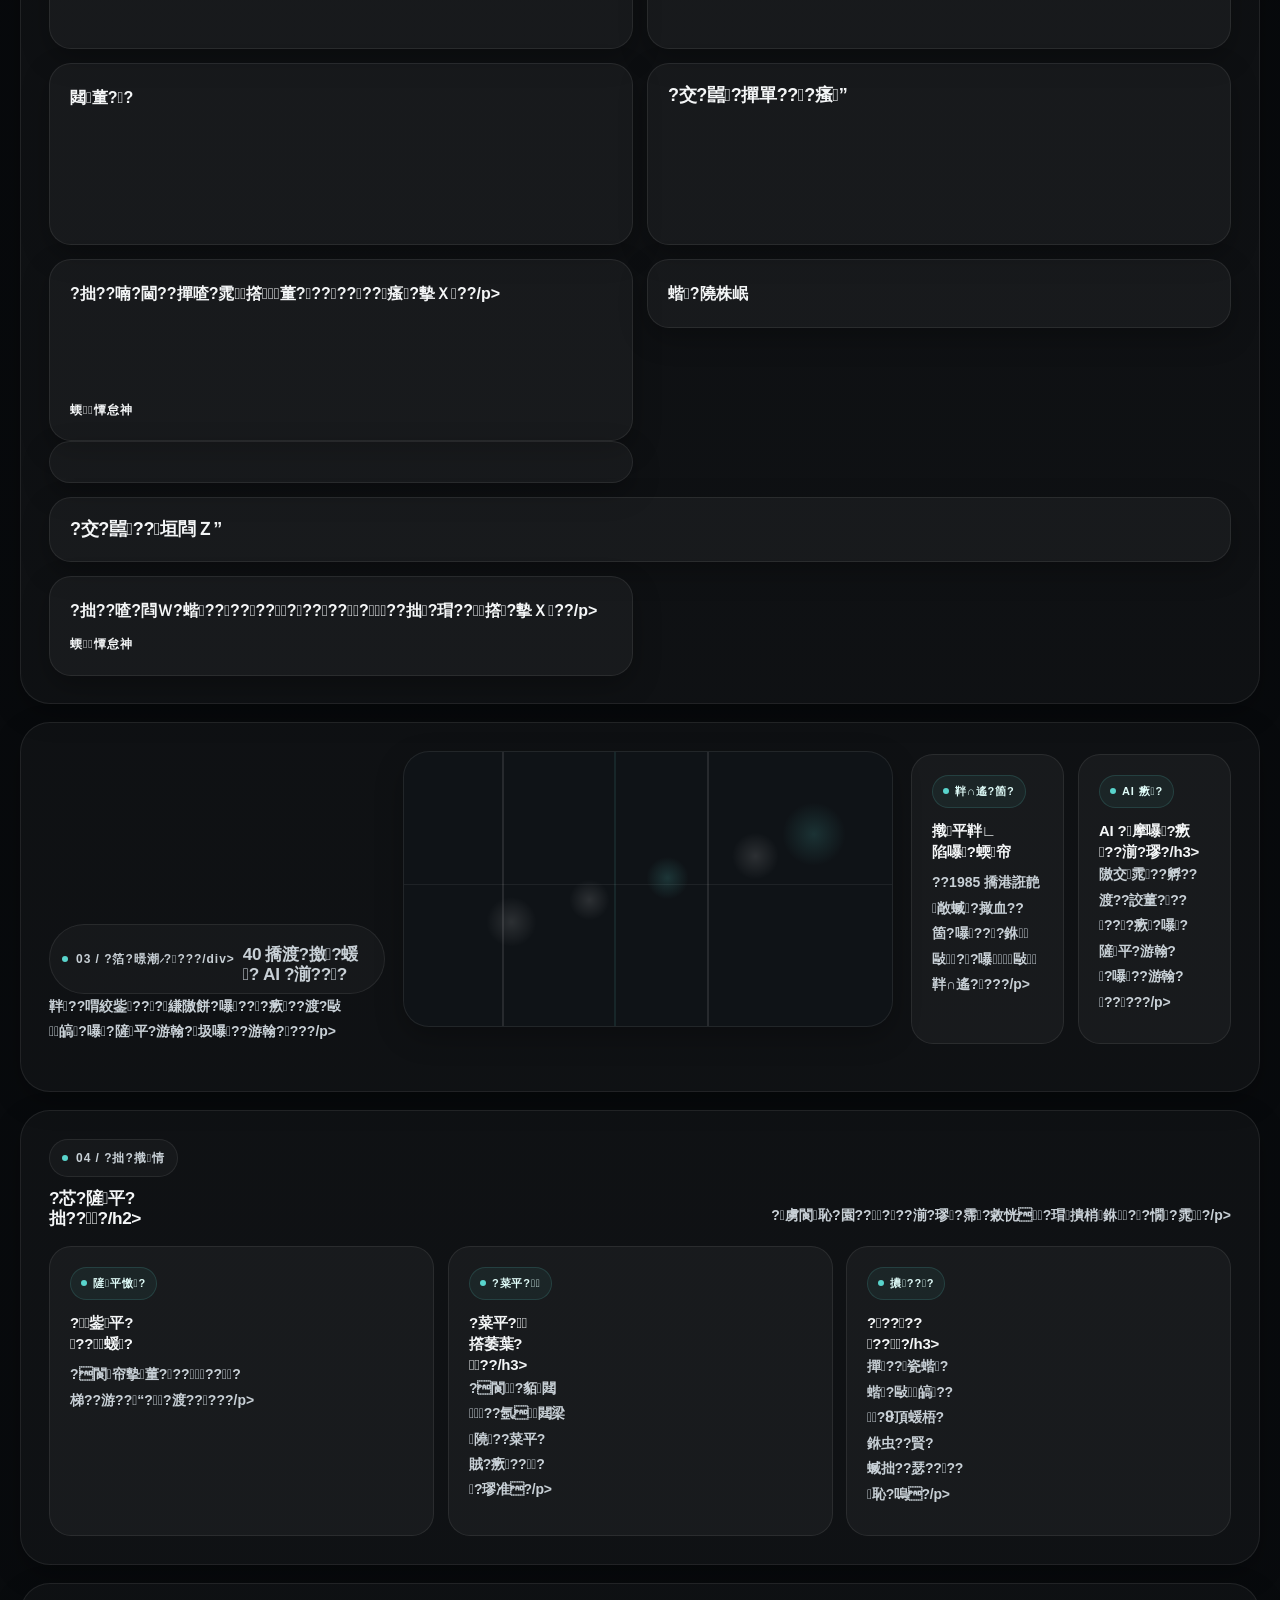
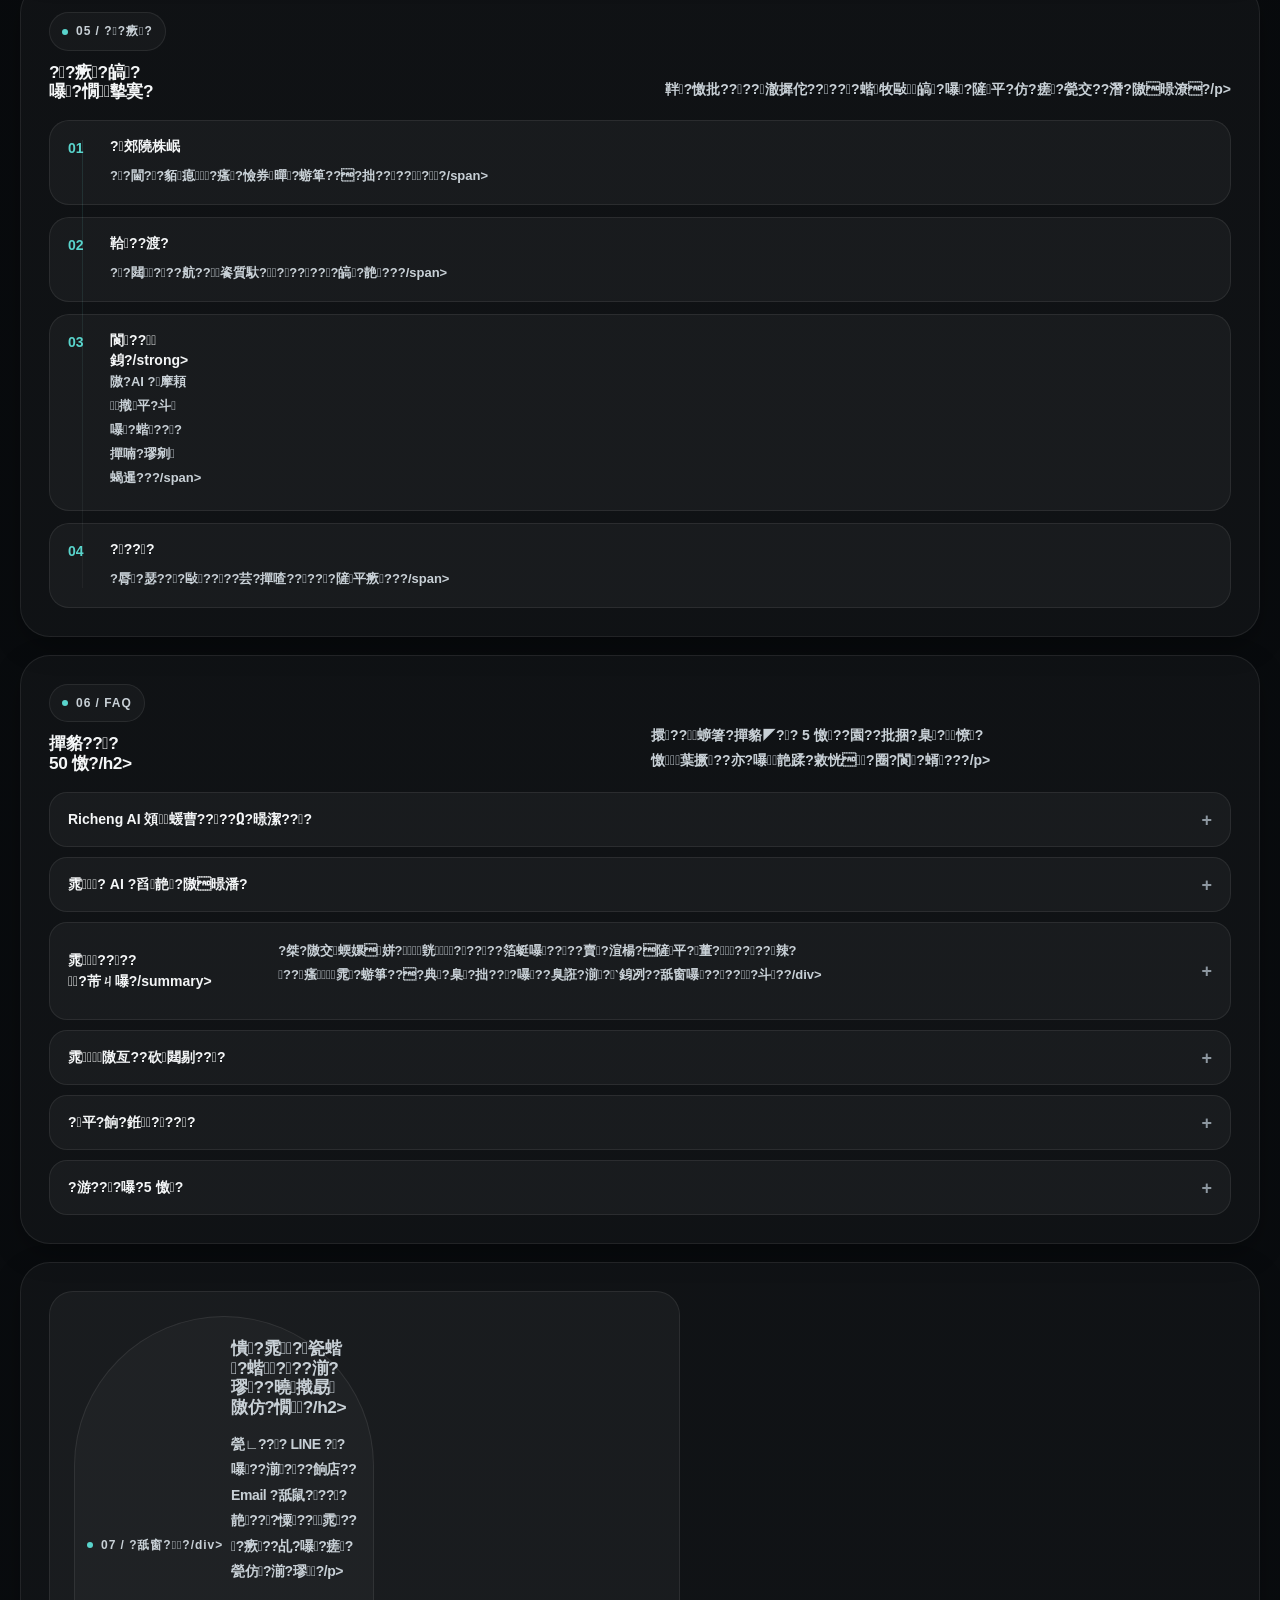
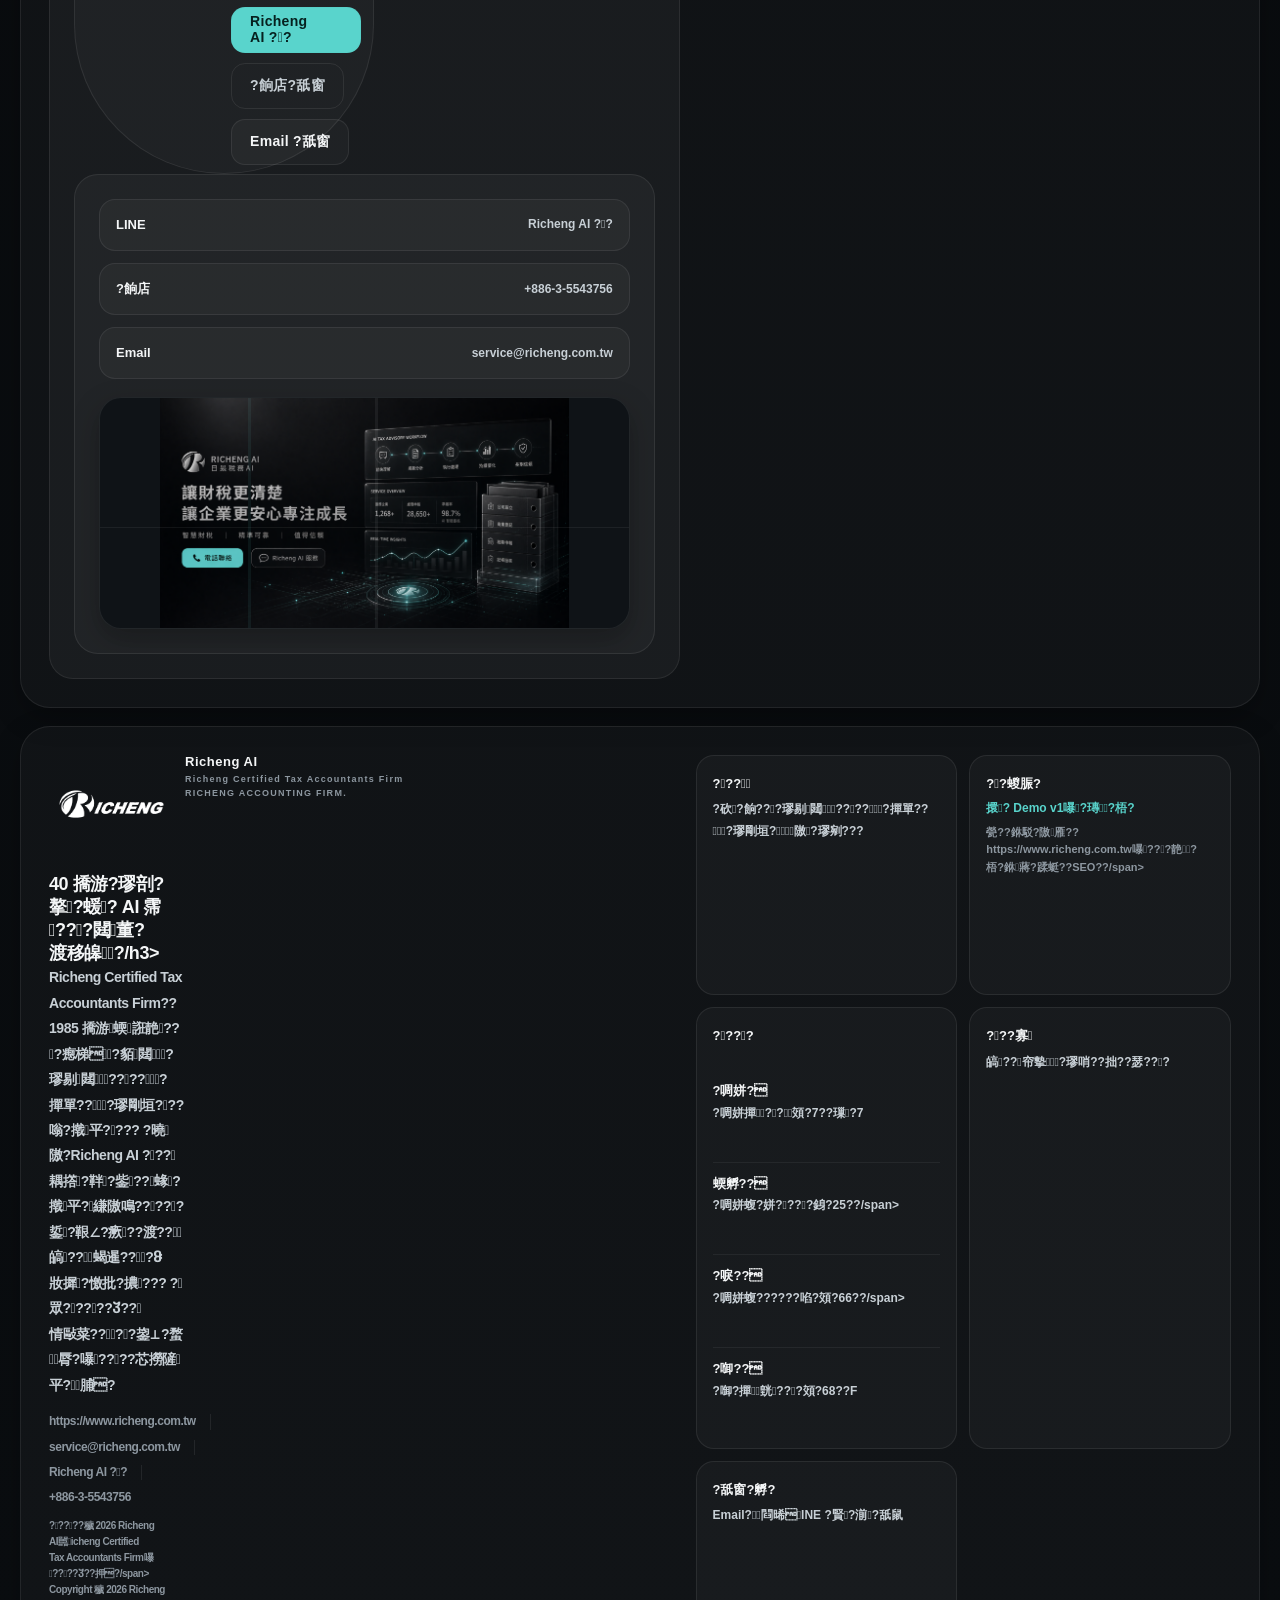
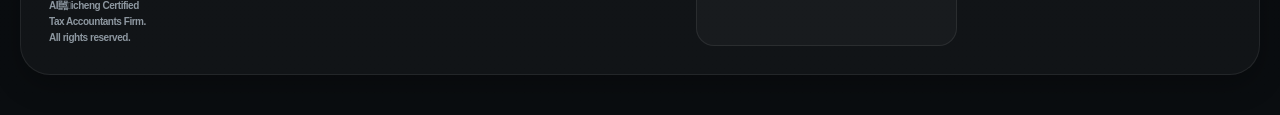
==== commit 93c64d47: "Add files via upload" ====
--- a/en/index.html
+++ b/en/index.html
@@ -3448,16 +3448,109 @@
         meteorStoryCopy.textContent = story.copy;
       };
 
+      let meteorStoryTimer = 0;
+      const scheduleMeteorStory = () => {
+        paintMeteorStory();
+        window.clearTimeout(meteorStoryTimer);
+        meteorStoryTimer = window.setTimeout(scheduleMeteorStory, rand(3000, 5000));
+      };
+
       const radiant = {
         x: [86, 99],
         y: [0, 9]
       };
-      const spread = [
-        { x: [-12, 18], y: [32, 70] },
-        { x: [4, 36], y: [54, 94] },
-        { x: [-4, 28], y: [14, 50] },
-        { x: [18, 54], y: [62, 100] }
+      const clamp = (value, min, max) => Math.max(min, Math.min(max, value));
+      const meteorRoutes = [
+        {
+          label: 'right-flat',
+          sx: [82, 98],
+          sy: [8, 22],
+          dx: [-92, -60],
+          dy: [-4, 4],
+          angleFactor: .64,
+          depthShift: -1
+        },
+        {
+          label: 'right-down-left',
+          sx: [76, 97],
+          sy: [18, 34],
+          dx: [-80, -46],
+          dy: [22, 54],
+          angleFactor: .76,
+          depthShift: 0
+        },
+        {
+          label: 'right-up-left',
+          sx: [76, 96],
+          sy: [28, 48],
+          dx: [-78, -42],
+          dy: [-58, -18],
+          angleFactor: .76,
+          depthShift: 1
+        },
+        {
+          label: 'left-down-right',
+          sx: [2, 18],
+          sy: [14, 28],
+          dx: [58, 96],
+          dy: [18, 60],
+          angleFactor: .72,
+          depthShift: 0
+        },
+        {
+          label: 'left-up-right',
+          sx: [2, 18],
+          sy: [34, 54],
+          dx: [58, 96],
+          dy: [-58, -16],
+          angleFactor: .72,
+          depthShift: -1
+        },
+        {
+          label: 'core-near',
+          sx: [64, 90],
+          sy: [22, 42],
+          dx: [-72, -32],
+          dy: [-10, 10],
+          angleFactor: .86,
+          depthShift: 1
+        },
+        {
+          label: 'front-back',
+          sx: [58, 82],
+          sy: [10, 28],
+          dx: [-34, 30],
+          dy: [18, 66],
+          angleFactor: .42,
+          depthShift: 2
+        },
+        {
+          label: 'back-front',
+          sx: [22, 46],
+          sy: [18, 42],
+          dx: [-20, 24],
+          dy: [-54, -18],
+          angleFactor: .48,
+          depthShift: -2
+        }
       ];
+
+      const routeByViewport = (pattern) => {
+        const widen = isCompactHero ? 1.54 : 1.24;
+        const sourceYMin = clamp(pattern.sy[0], 6, 62);
+        const sourceYMax = clamp(pattern.sy[1], sourceYMin + 4, 68);
+        const sourceXMin = clamp(pattern.sx[0] - 3, 36, 98);
+        const sourceXMax = clamp(pattern.sx[1] + (isCompactHero ? 2 : 0), sourceXMin + 4, 99);
+        return {
+          label: pattern.label,
+          sx: [sourceXMin, sourceXMax],
+          sy: [sourceYMin, sourceYMax],
+          dx: [pattern.dx[0] * widen, pattern.dx[1] * widen],
+          dy: [pattern.dy[0] * (isCompactHero ? .52 : .90), pattern.dy[1] * (isCompactHero ? .52 : .90)],
+          angleFactor: pattern.angleFactor,
+          depthShift: pattern.depthShift || 0
+        };
+      };
 
       let activeMeteors = 0;
       let peakUntil = 0;
@@ -3495,21 +3588,20 @@
       const spawn = (fromPeakBurst = false) => {
         if (activeMeteors >= 3) return;
 
-        paintMeteorStory();
         if (!fromPeakBurst) maybeStartPeak();
 
         const rect = hero.getBoundingClientRect();
-        const nextPatternIndex = (lastPatternIndex + 1 + Math.floor(rand(0, spread.length - 0.01))) % spread.length;
-        const pattern = spread[nextPatternIndex];
+        const nextPatternIndex = (lastPatternIndex + 1 + Math.floor(rand(0, meteorRoutes.length - 0.01))) % meteorRoutes.length;
+        const pattern = routeByViewport(meteorRoutes[nextPatternIndex]);
         lastPatternIndex = nextPatternIndex;
 
         const sx = rect.width * rand(radiant.x[0] / 100, radiant.x[1] / 100);
         const sy = rect.height * rand(radiant.y[0] / 100, radiant.y[1] / 100);
-        const ex = rect.width * rand(pattern.x[0] / 100, pattern.x[1] / 100);
-        const ey = rect.height * rand(pattern.y[0] / 100, pattern.y[1] / 100);
+        const ex = rect.width * rand(pattern.dx[0] / 100, pattern.dx[1] / 100);
+        const ey = rect.height * rand(pattern.dy[0] / 100, pattern.dy[1] / 100);
         const dx = ex - sx;
         const dy = ey - sy;
-        const angle = Math.atan2(dy, dx) * 180 / Math.PI;
+        const angle = Math.atan2(dy * (pattern.angleFactor || .72), dx) * 180 / Math.PI;
         const depthMode = pick(['far', 'mid', 'close']);
         const depthPreset = depthMode === 'far'
           ? (isCompactHero
@@ -3520,8 +3612,15 @@
               ? { zStart: rand(-260, -150), zEnd: rand(50, 110), scaleStart: rand(.48, .62), scaleEnd: rand(1.08, 1.22), blurStart: rand(1.4, 2.0), blurEnd: rand(.06, .14), width: rand(110, 156), height: rand(1.5, 1.9) }
               : { zStart: rand(-300, -170), zEnd: rand(60, 130), scaleStart: rand(.50, .68), scaleEnd: rand(1.18, 1.38), blurStart: rand(1.8, 2.6), blurEnd: rand(.08, .18), width: rand(160, 236), height: rand(2.0, 2.5) })
             : (isCompactHero
-              ? { zStart: rand(-200, -95), zEnd: rand(90, 170), scaleStart: rand(.56, .76), scaleEnd: rand(1.12, 1.28), blurStart: rand(1.1, 1.6), blurEnd: rand(.05, .12), width: rand(130, 182), height: rand(1.6, 2.05) }
+            ? { zStart: rand(-200, -95), zEnd: rand(90, 170), scaleStart: rand(.56, .76), scaleEnd: rand(1.12, 1.28), blurStart: rand(1.1, 1.6), blurEnd: rand(.05, .12), width: rand(130, 182), height: rand(1.6, 2.05) }
               : { zStart: rand(-220, -100), zEnd: rand(120, 220), scaleStart: rand(.60, .82), scaleEnd: rand(1.26, 1.58), blurStart: rand(1.2, 1.9), blurEnd: rand(.06, .16), width: rand(190, 286), height: rand(2.1, 2.8) });
+        depthPreset.zStart += (pattern.depthShift || 0) * 36;
+        depthPreset.zEnd += (pattern.depthShift || 0) * 48;
+        if ((pattern.depthShift || 0) > 0) {
+          depthPreset.scaleEnd = Math.min(depthPreset.scaleEnd * 1.06, 1.8);
+        } else if ((pattern.depthShift || 0) < 0) {
+          depthPreset.scaleStart = Math.max(depthPreset.scaleStart * .96, .34);
+        }
 
         const meteor = document.createElement('span');
         meteor.className = 'meteor';
@@ -3568,7 +3667,7 @@
         }, { once: true });
       };
 
-      paintMeteorStory();
+      scheduleMeteorStory();
       if (isCompactHero) {
         window.setTimeout(spawn, 120);
       } else {
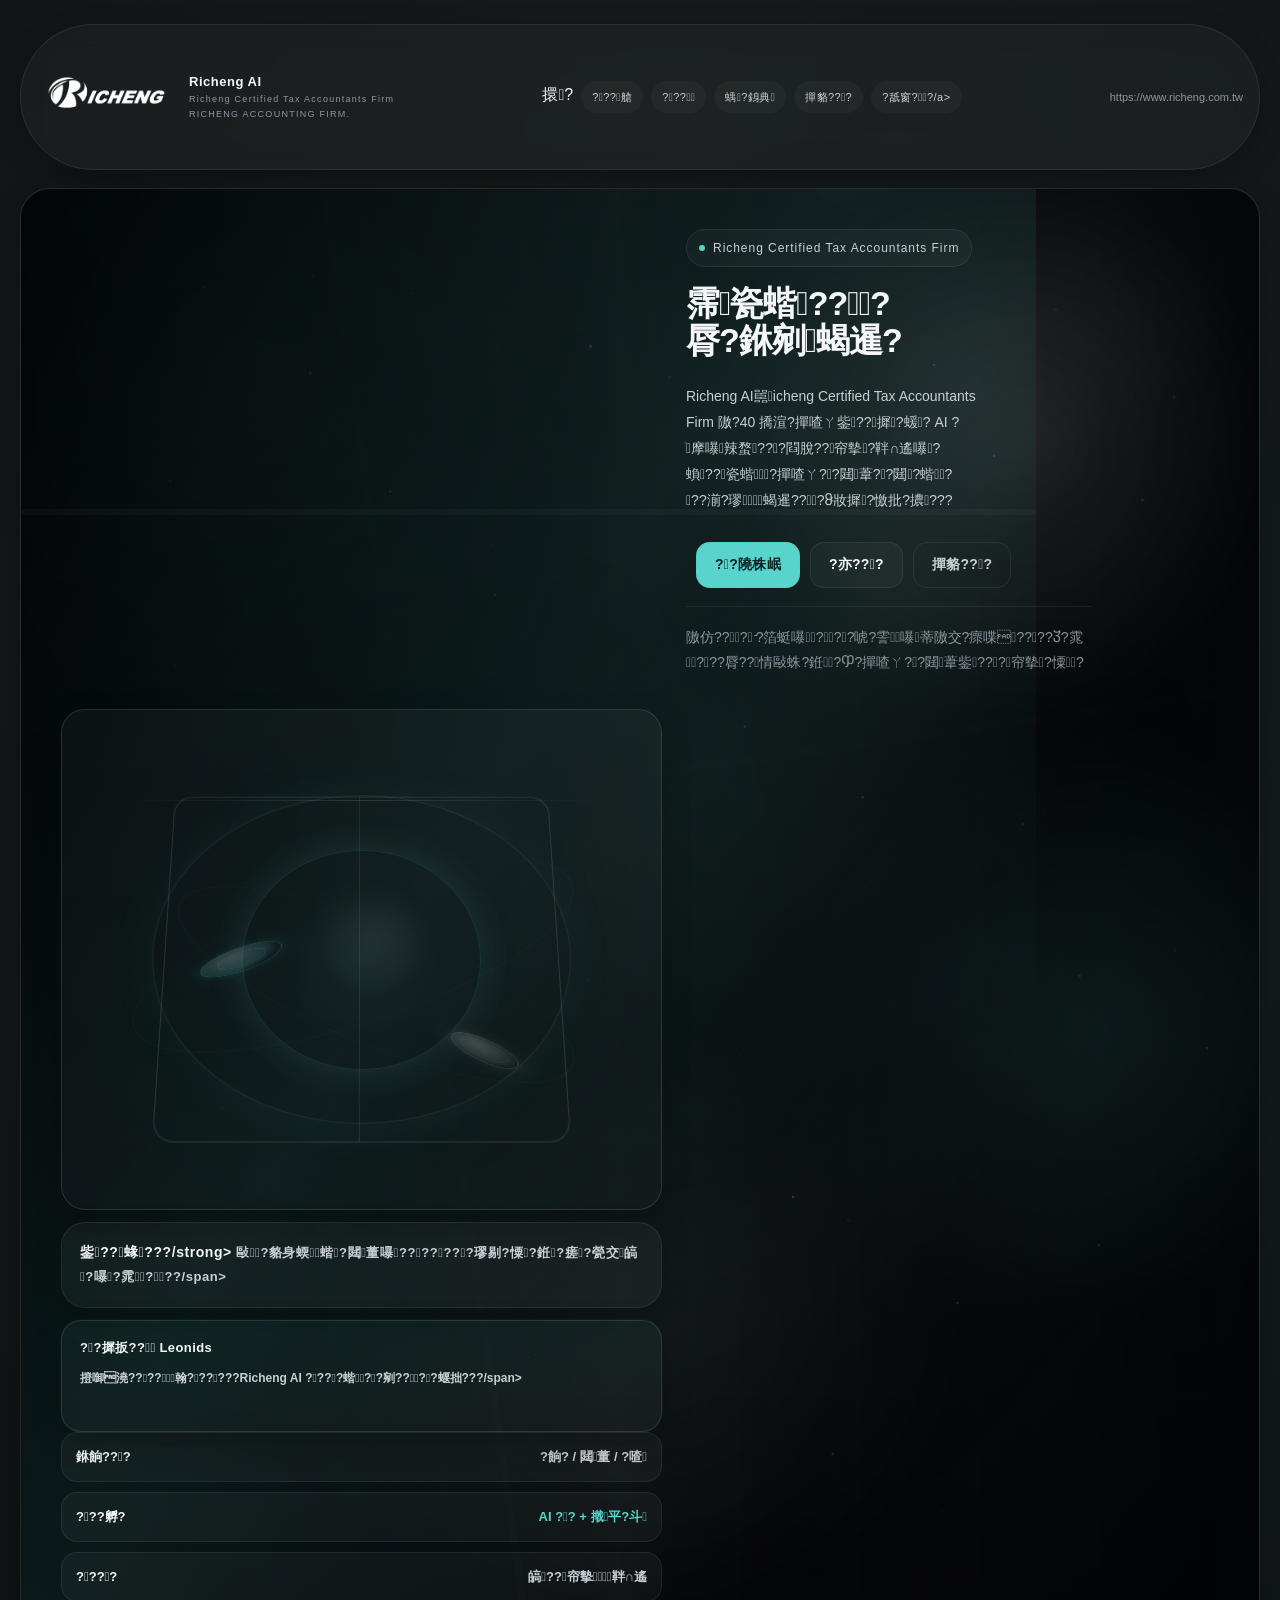
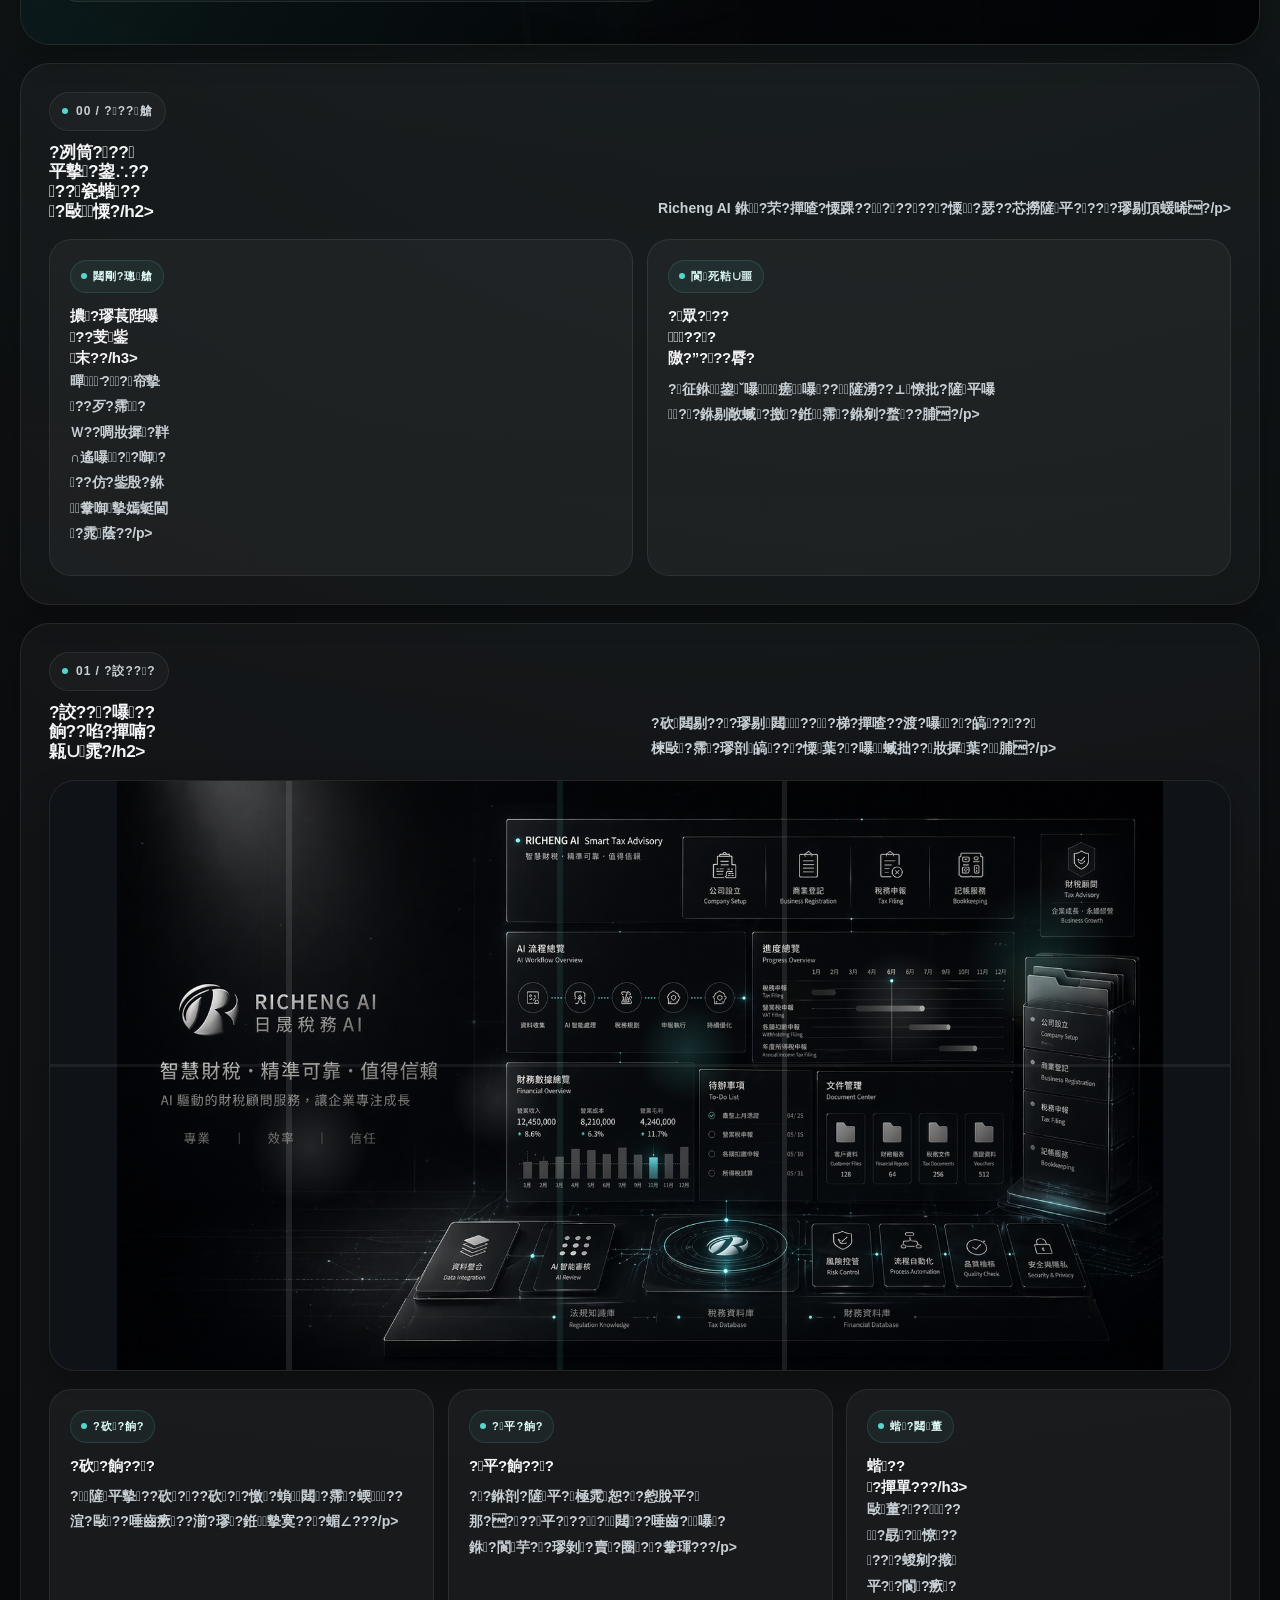
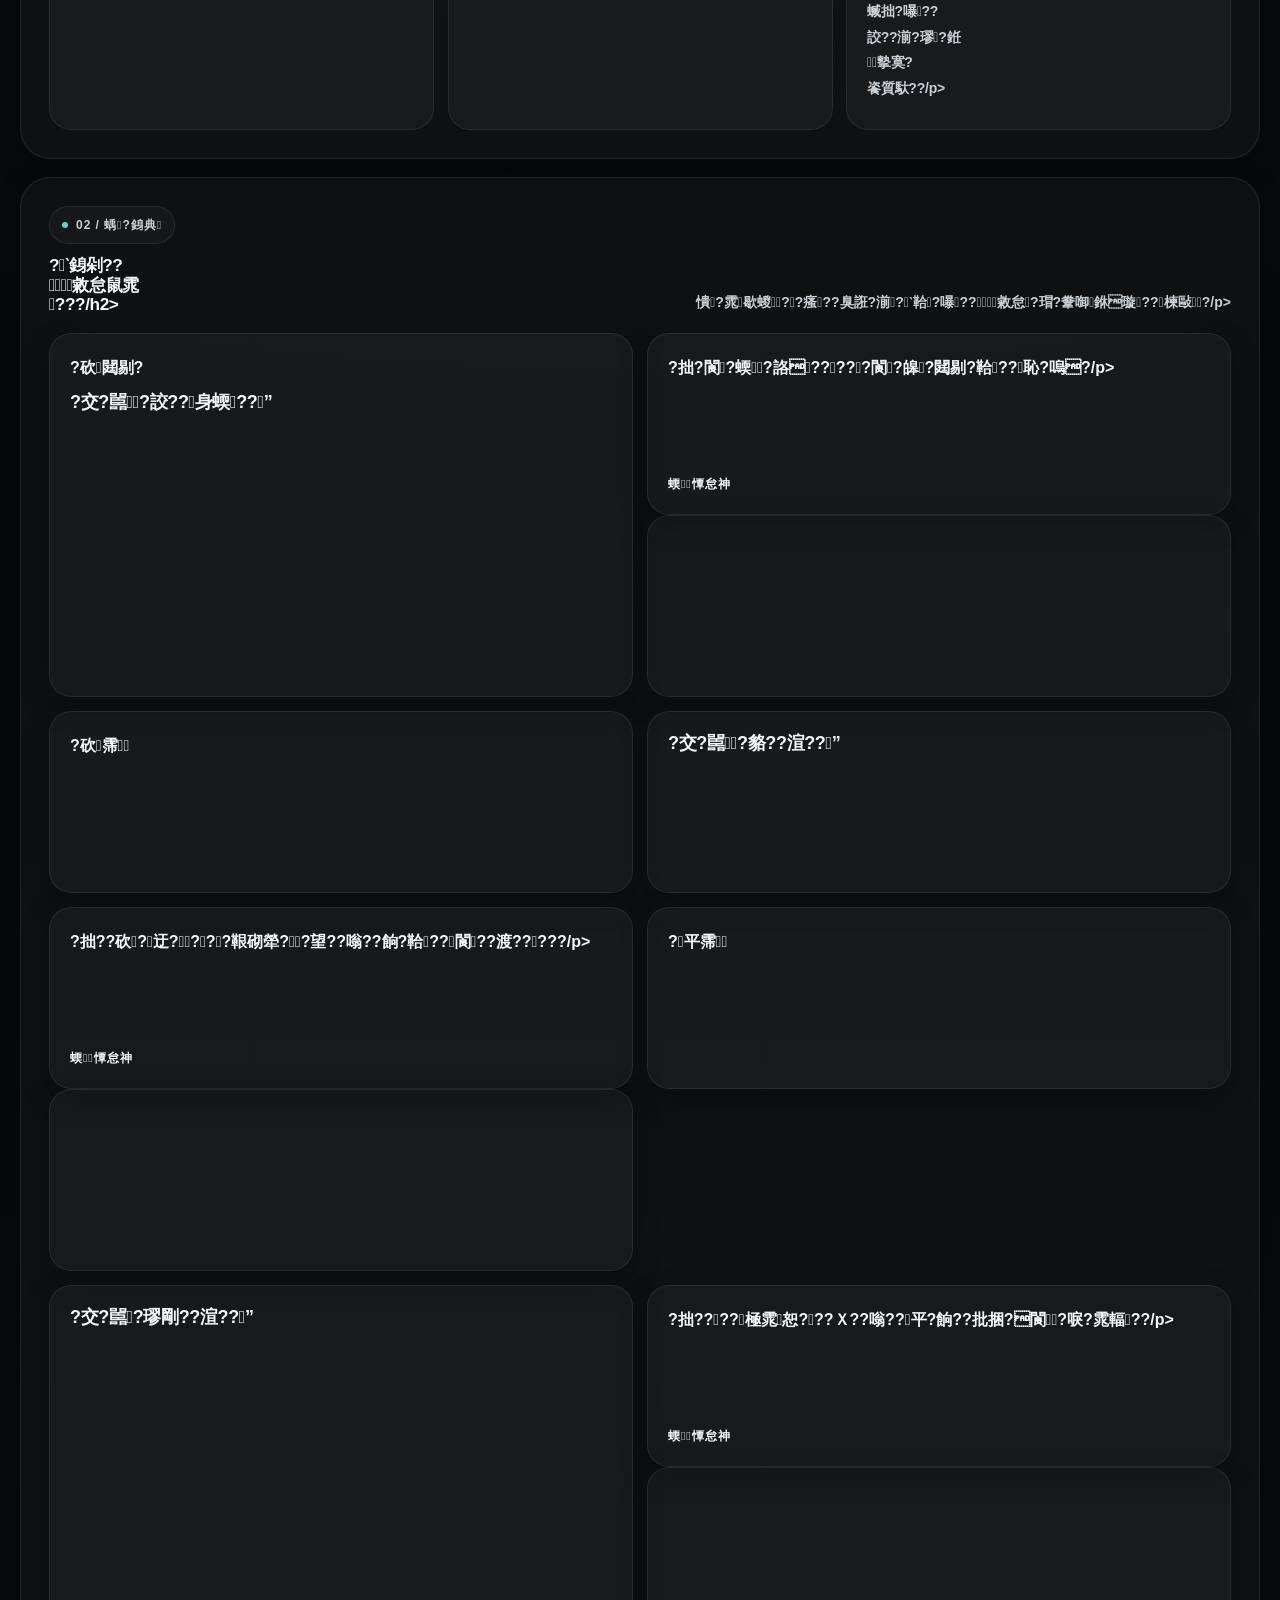
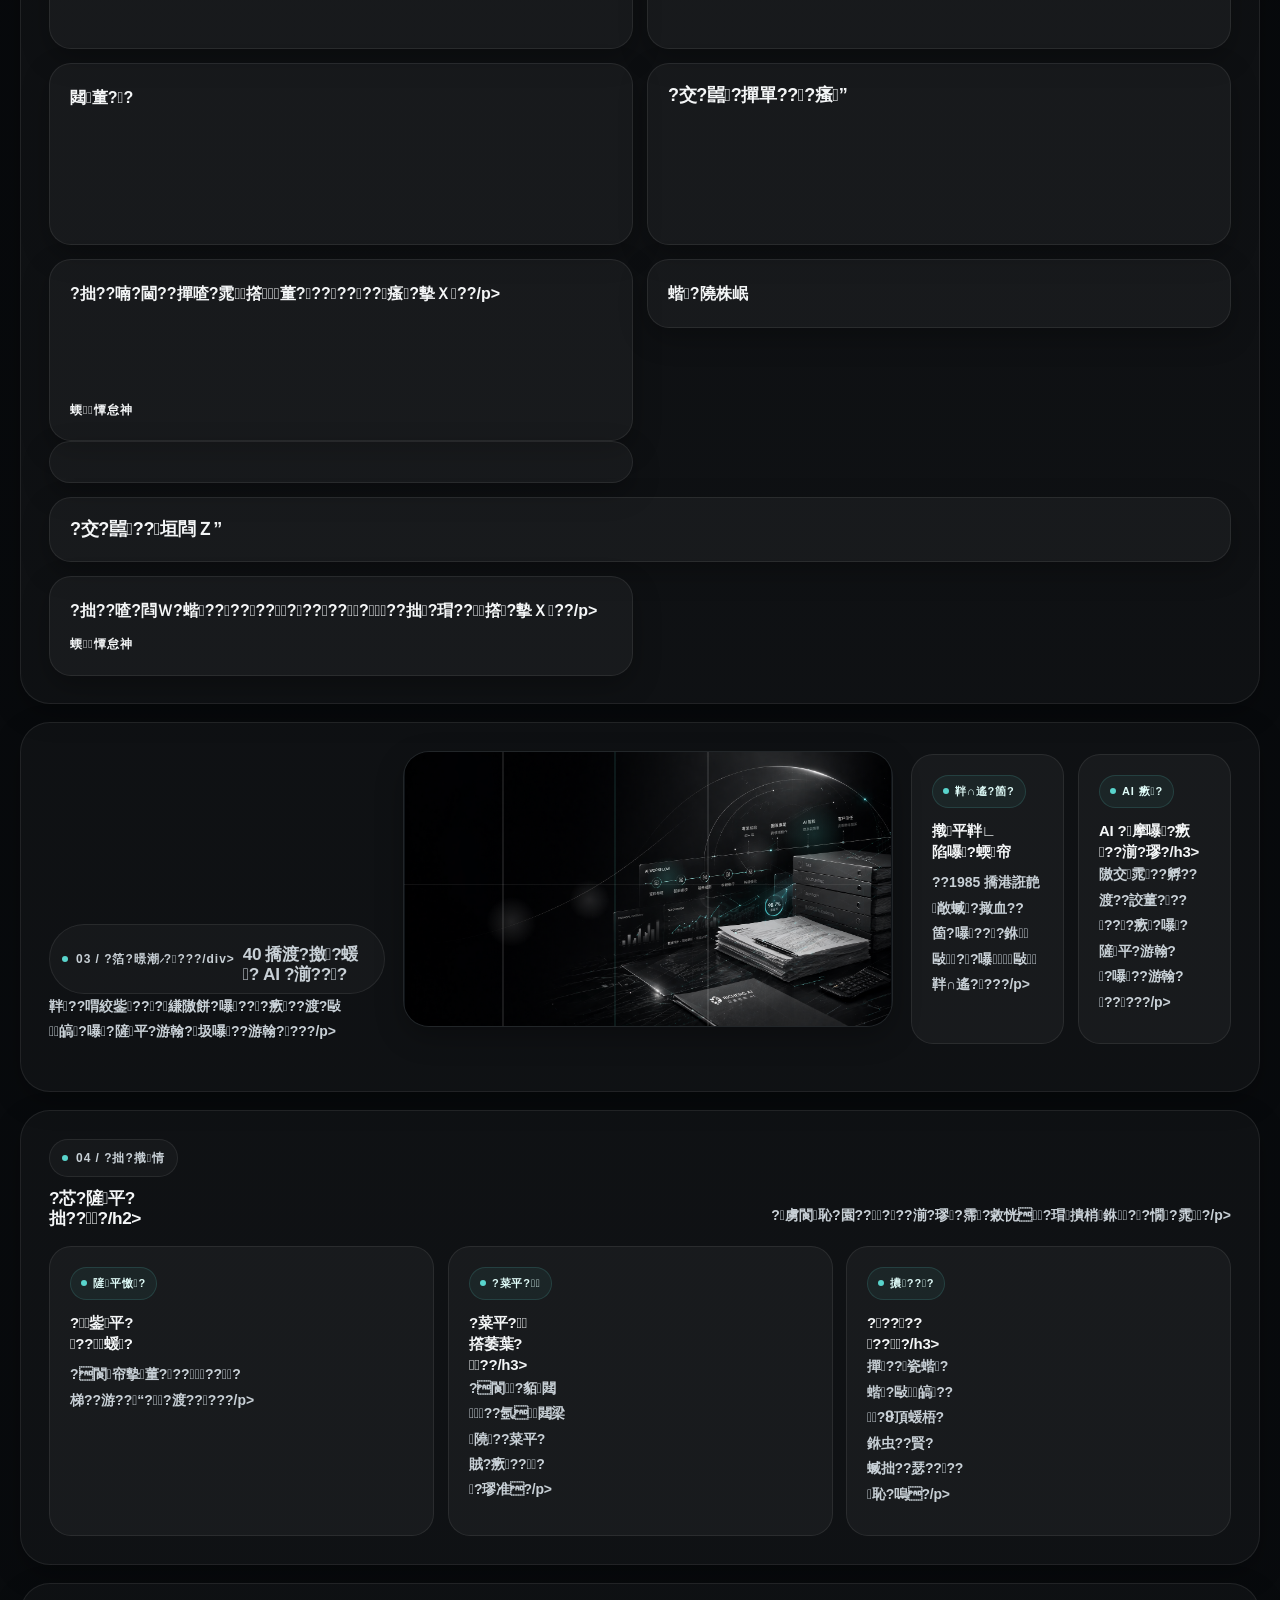
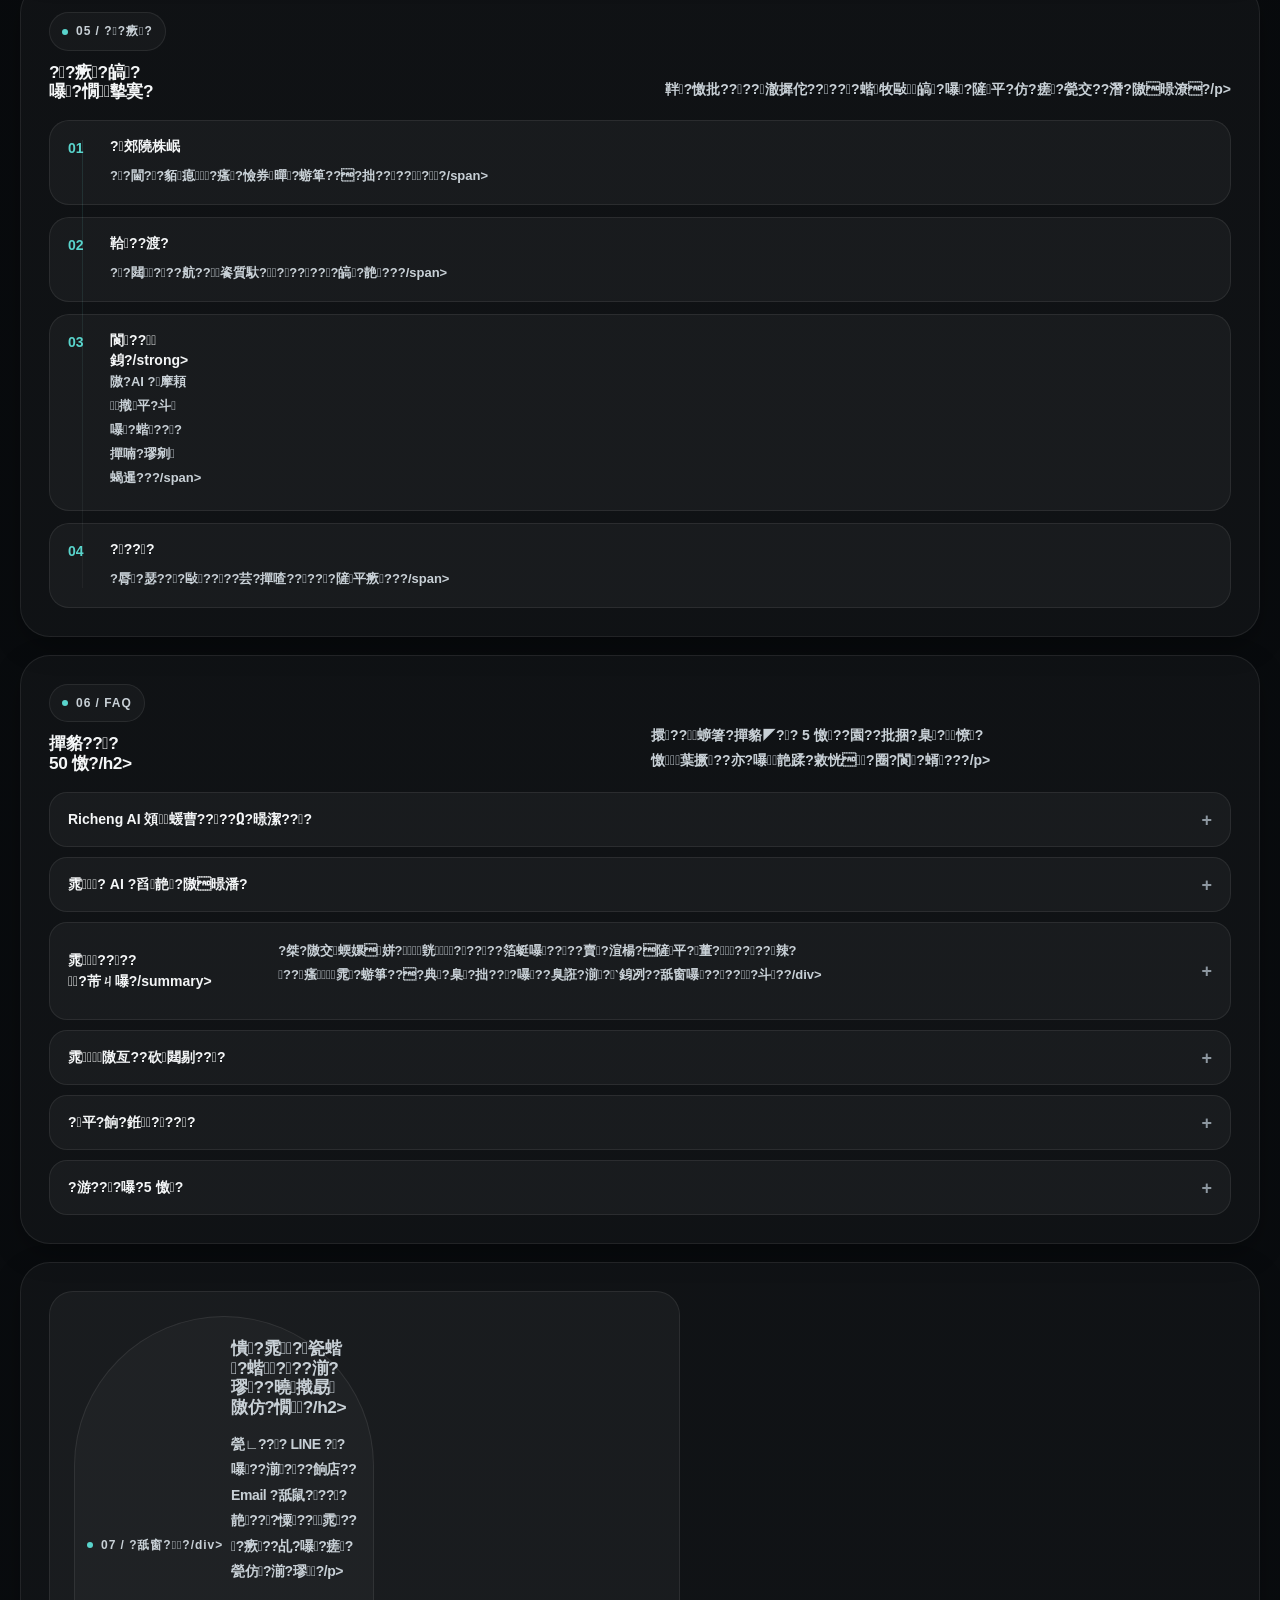
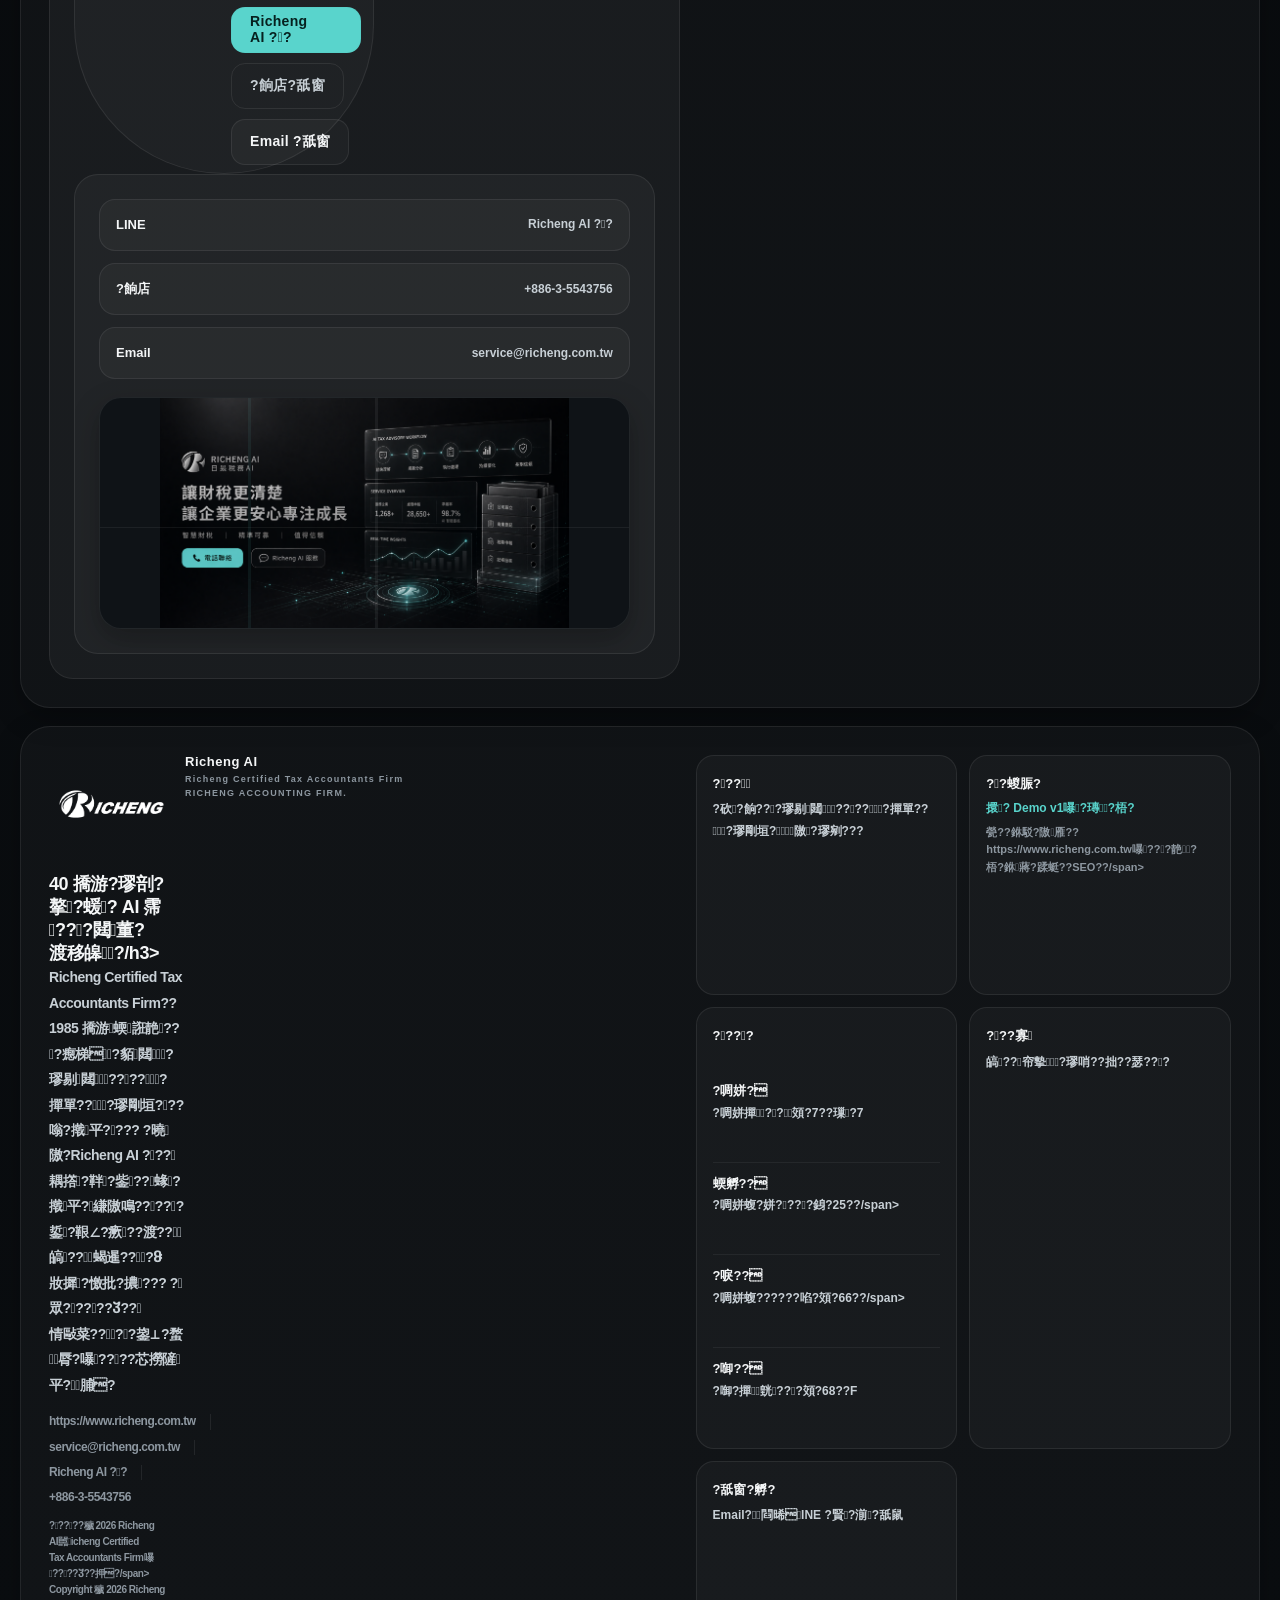
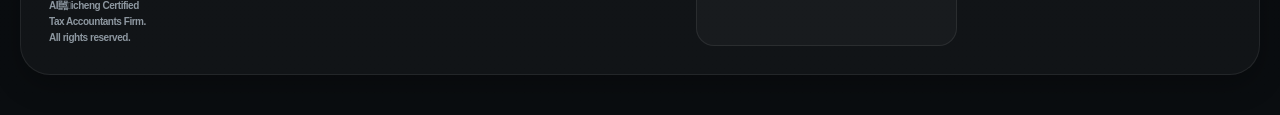
==== commit 6aca481f: "Add files via upload" ====
--- a/en/index.html
+++ b/en/index.html
@@ -3644,8 +3644,8 @@
         activeMeteors += 1;
         layer.appendChild(meteor);
 
-        const chainChance = inPeak() ? 0 : (isCompactHero ? 0.10 : 0.16);
-        const chainDelay = rand(5200, 7600);
+        const chainChance = inPeak() ? 0 : (isCompactHero ? 0.06 : 0.12);
+        const chainDelay = rand(6200, 8800);
 
         if (activeMeteors < 3 && Math.random() < chainChance) {
           window.setTimeout(spawn, chainDelay);
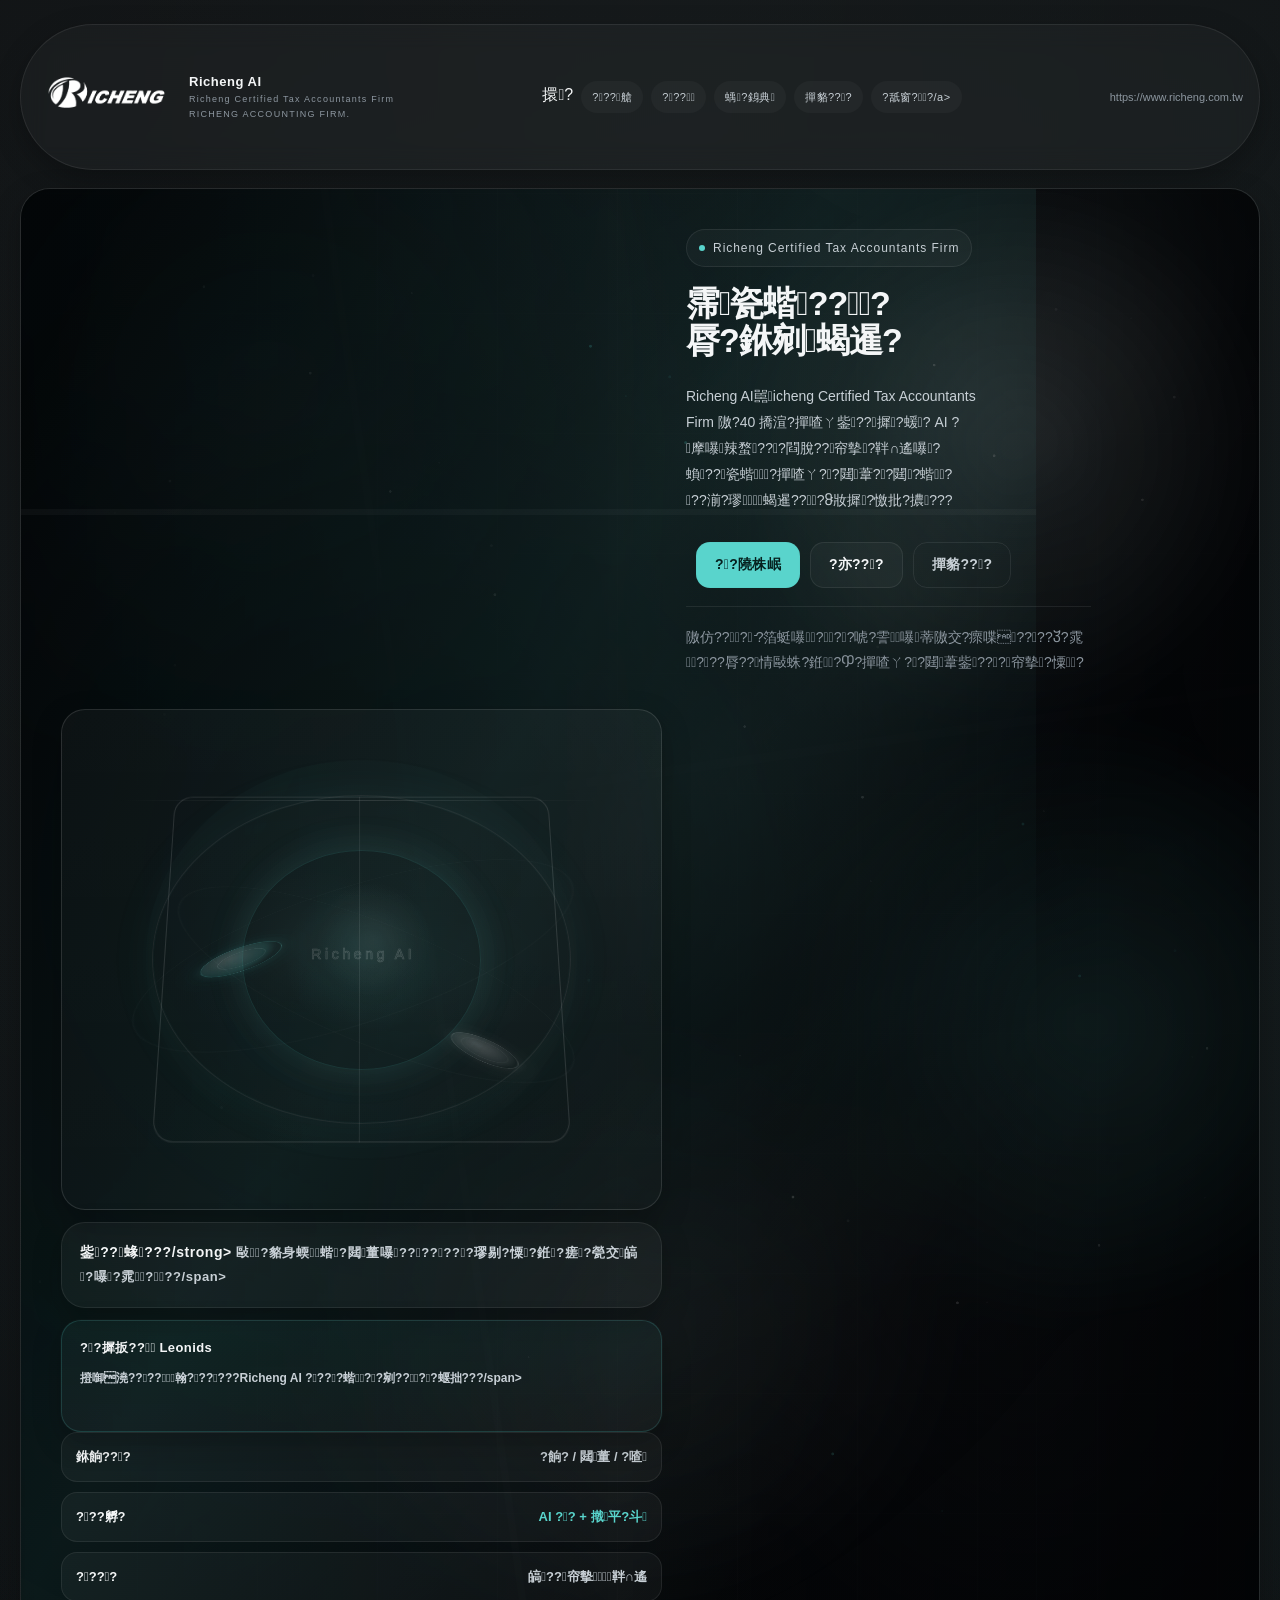
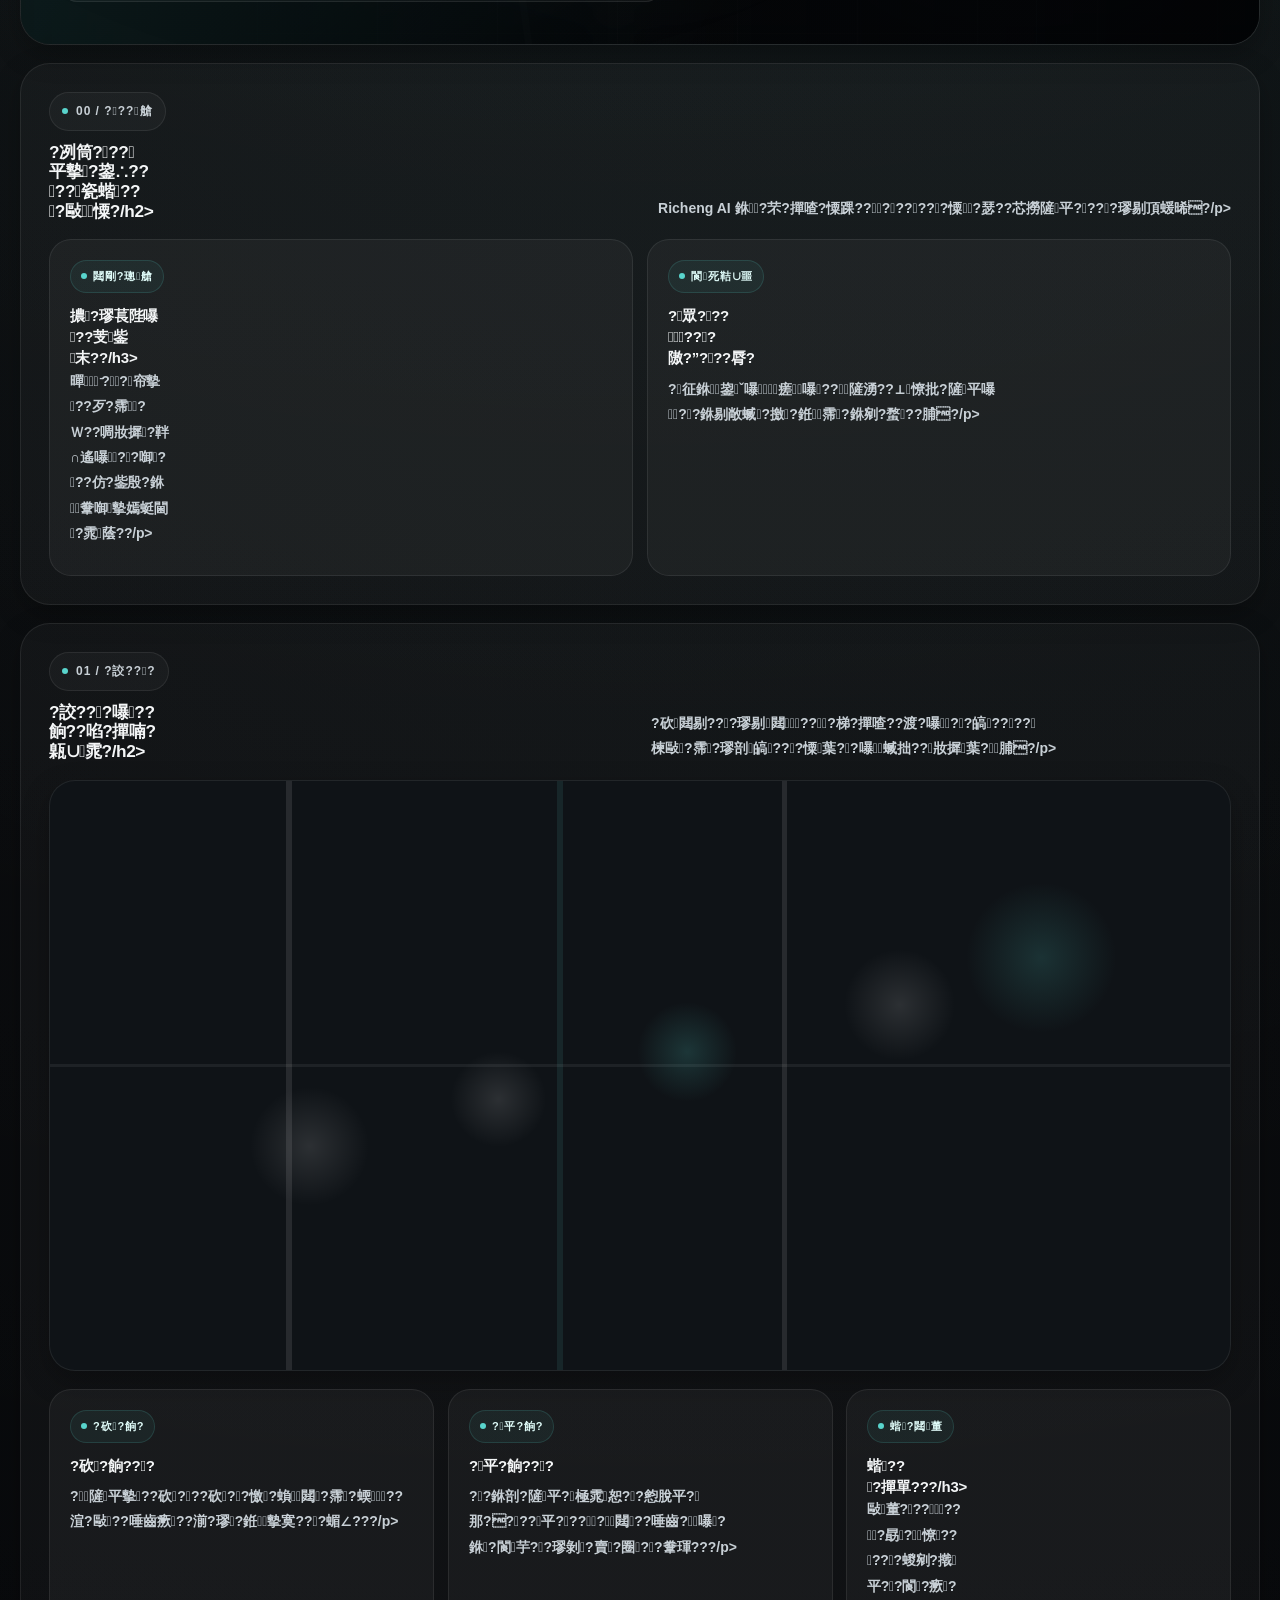
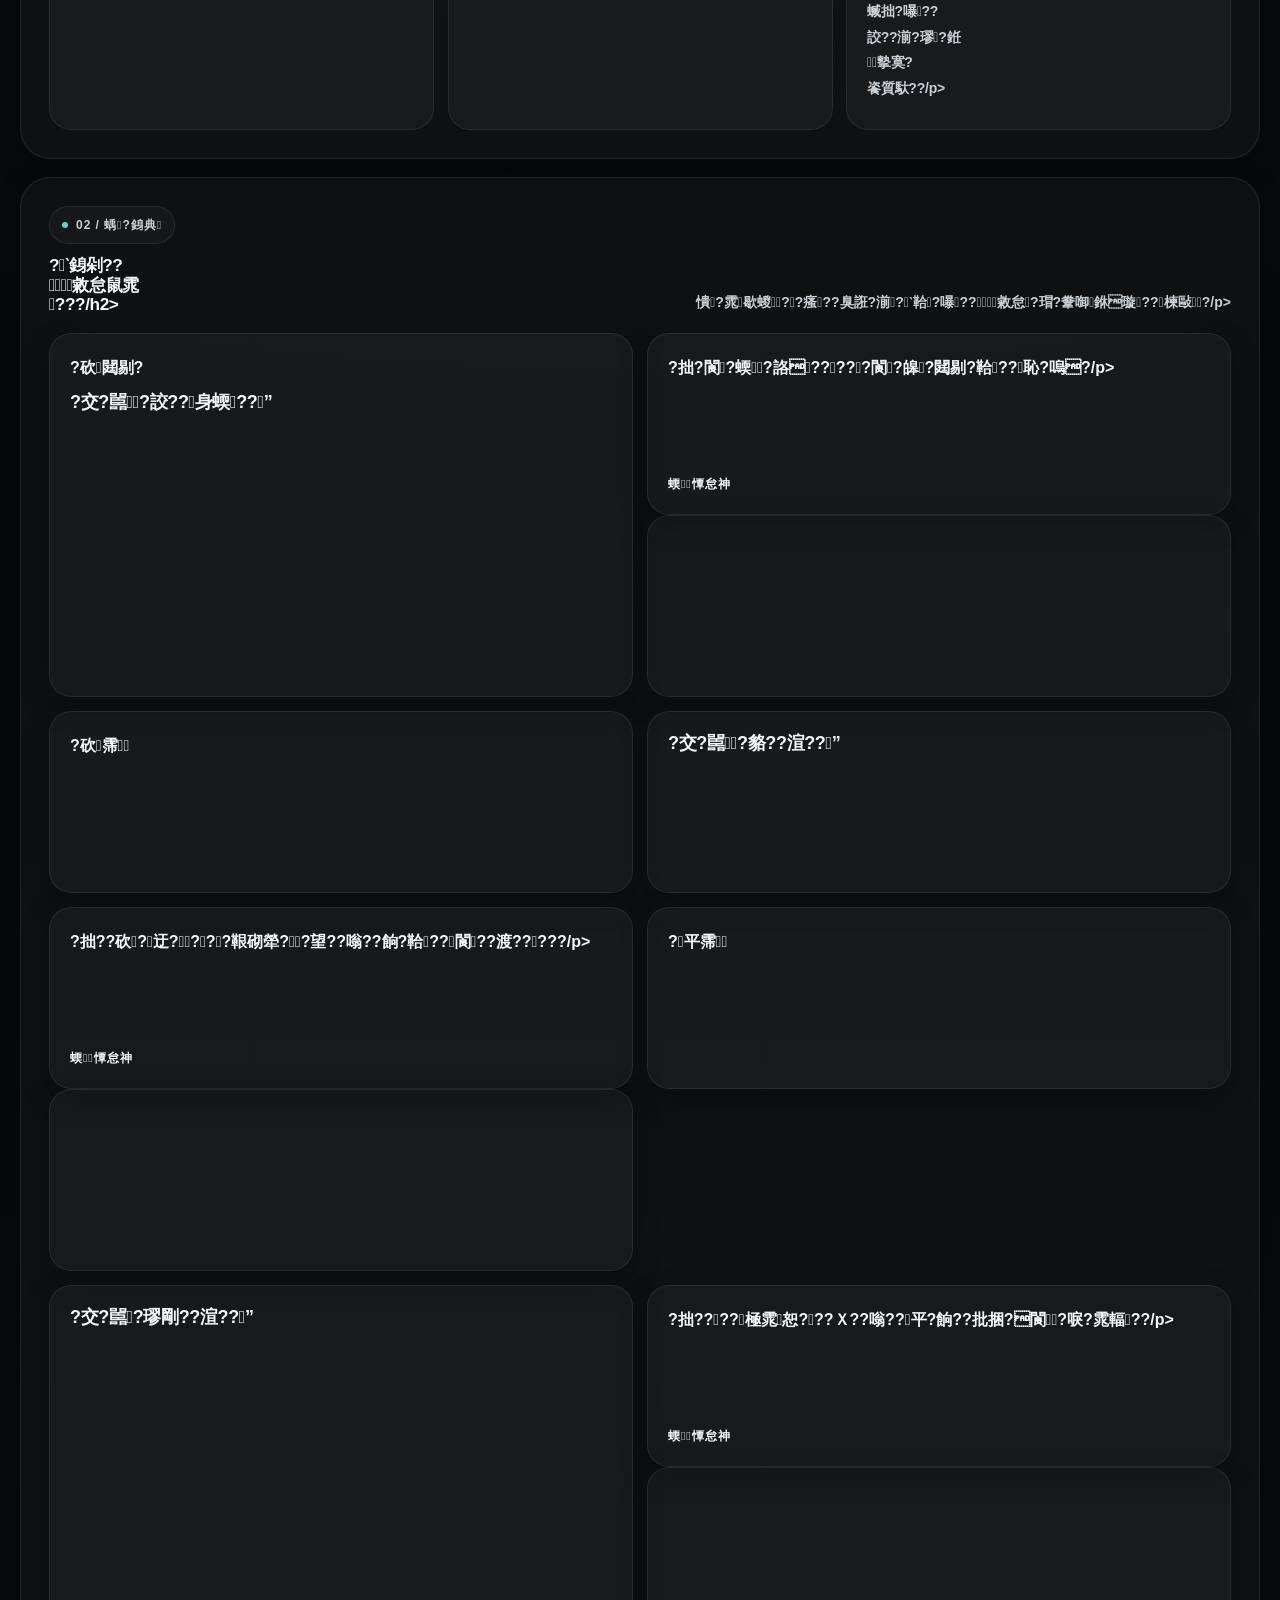
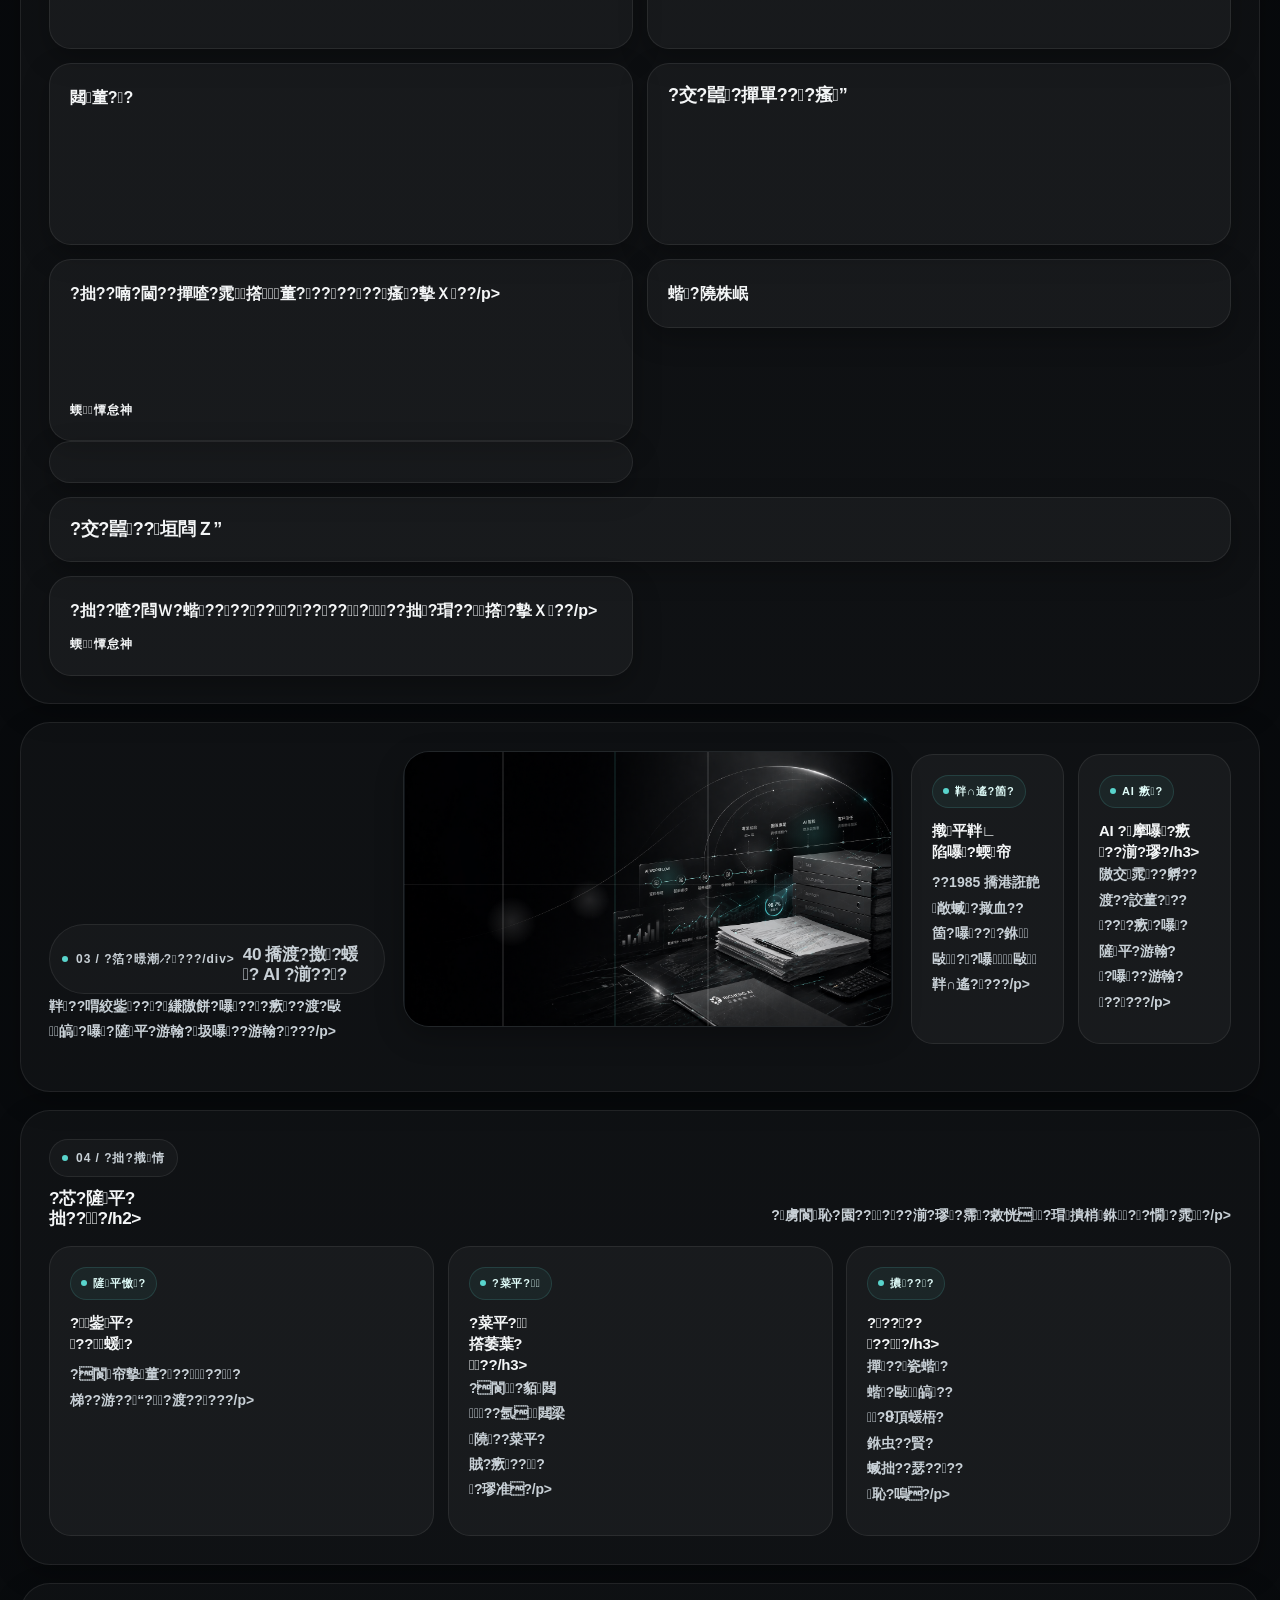
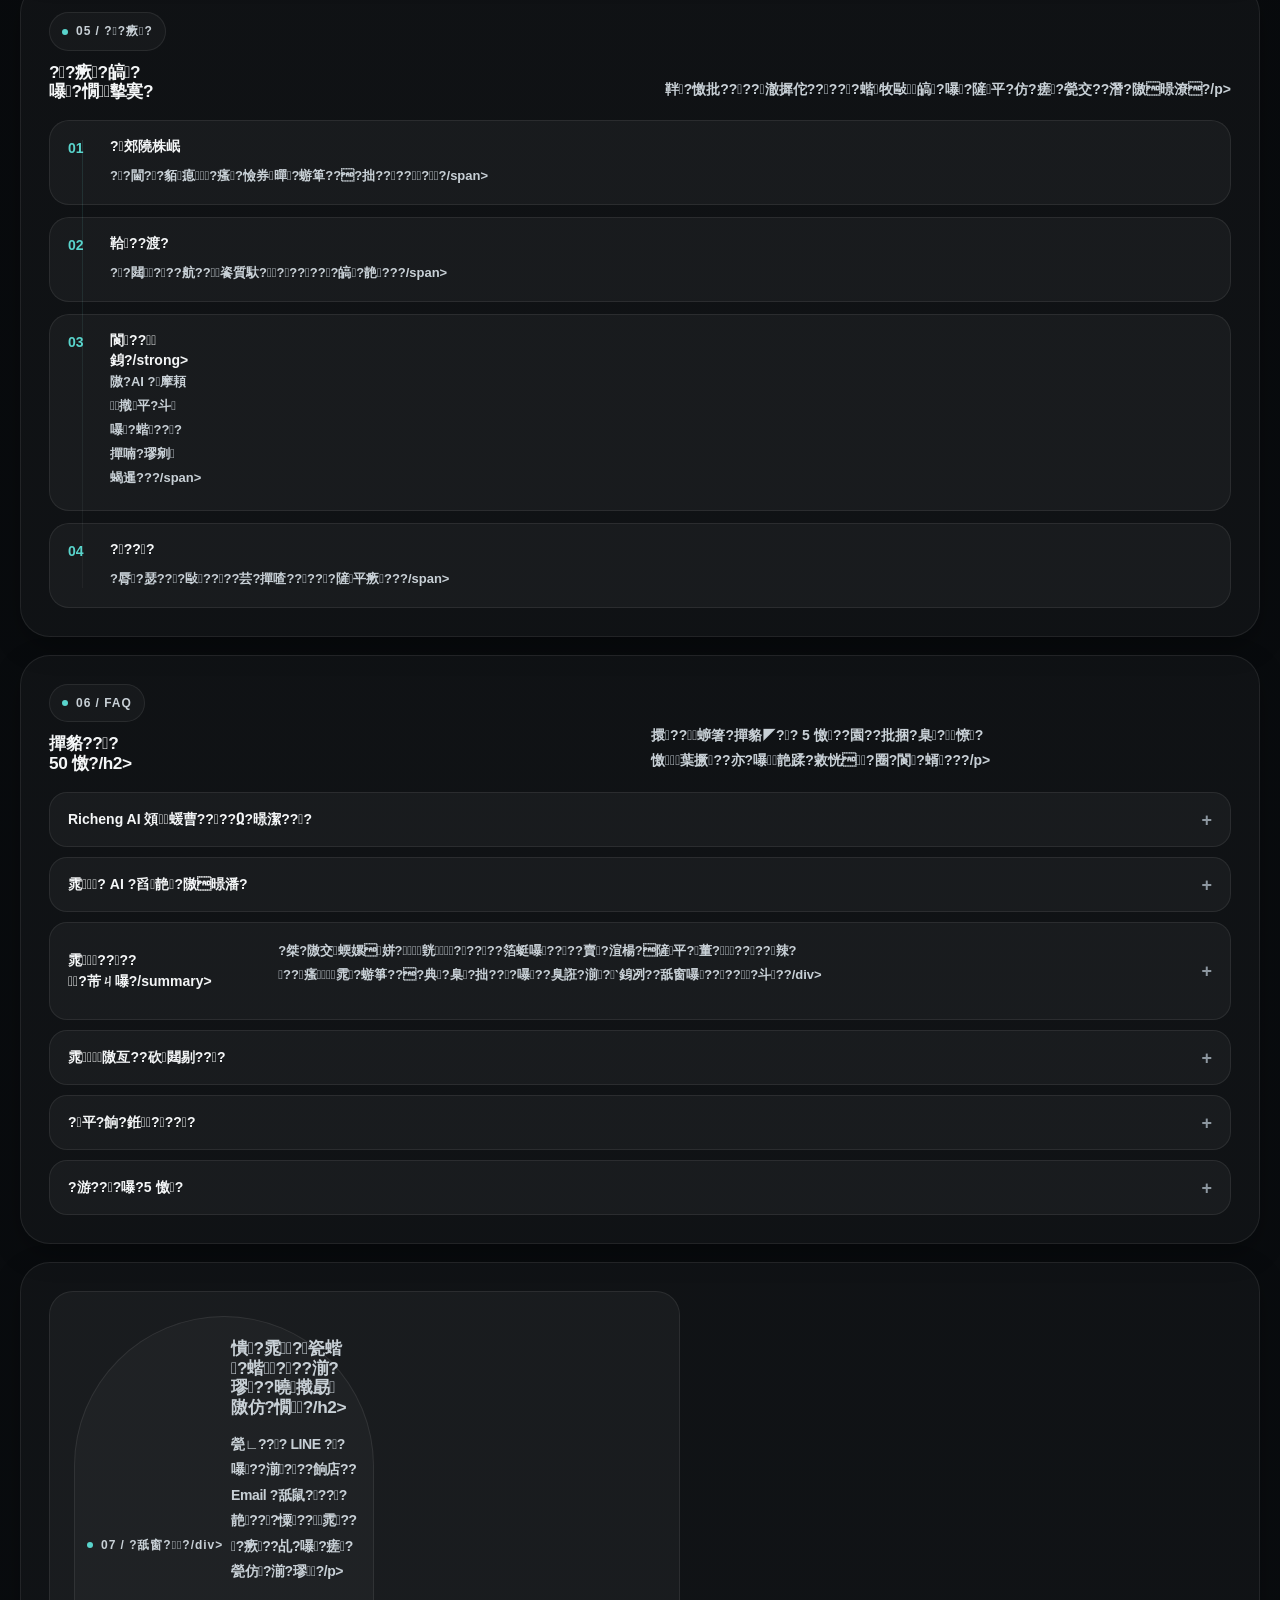
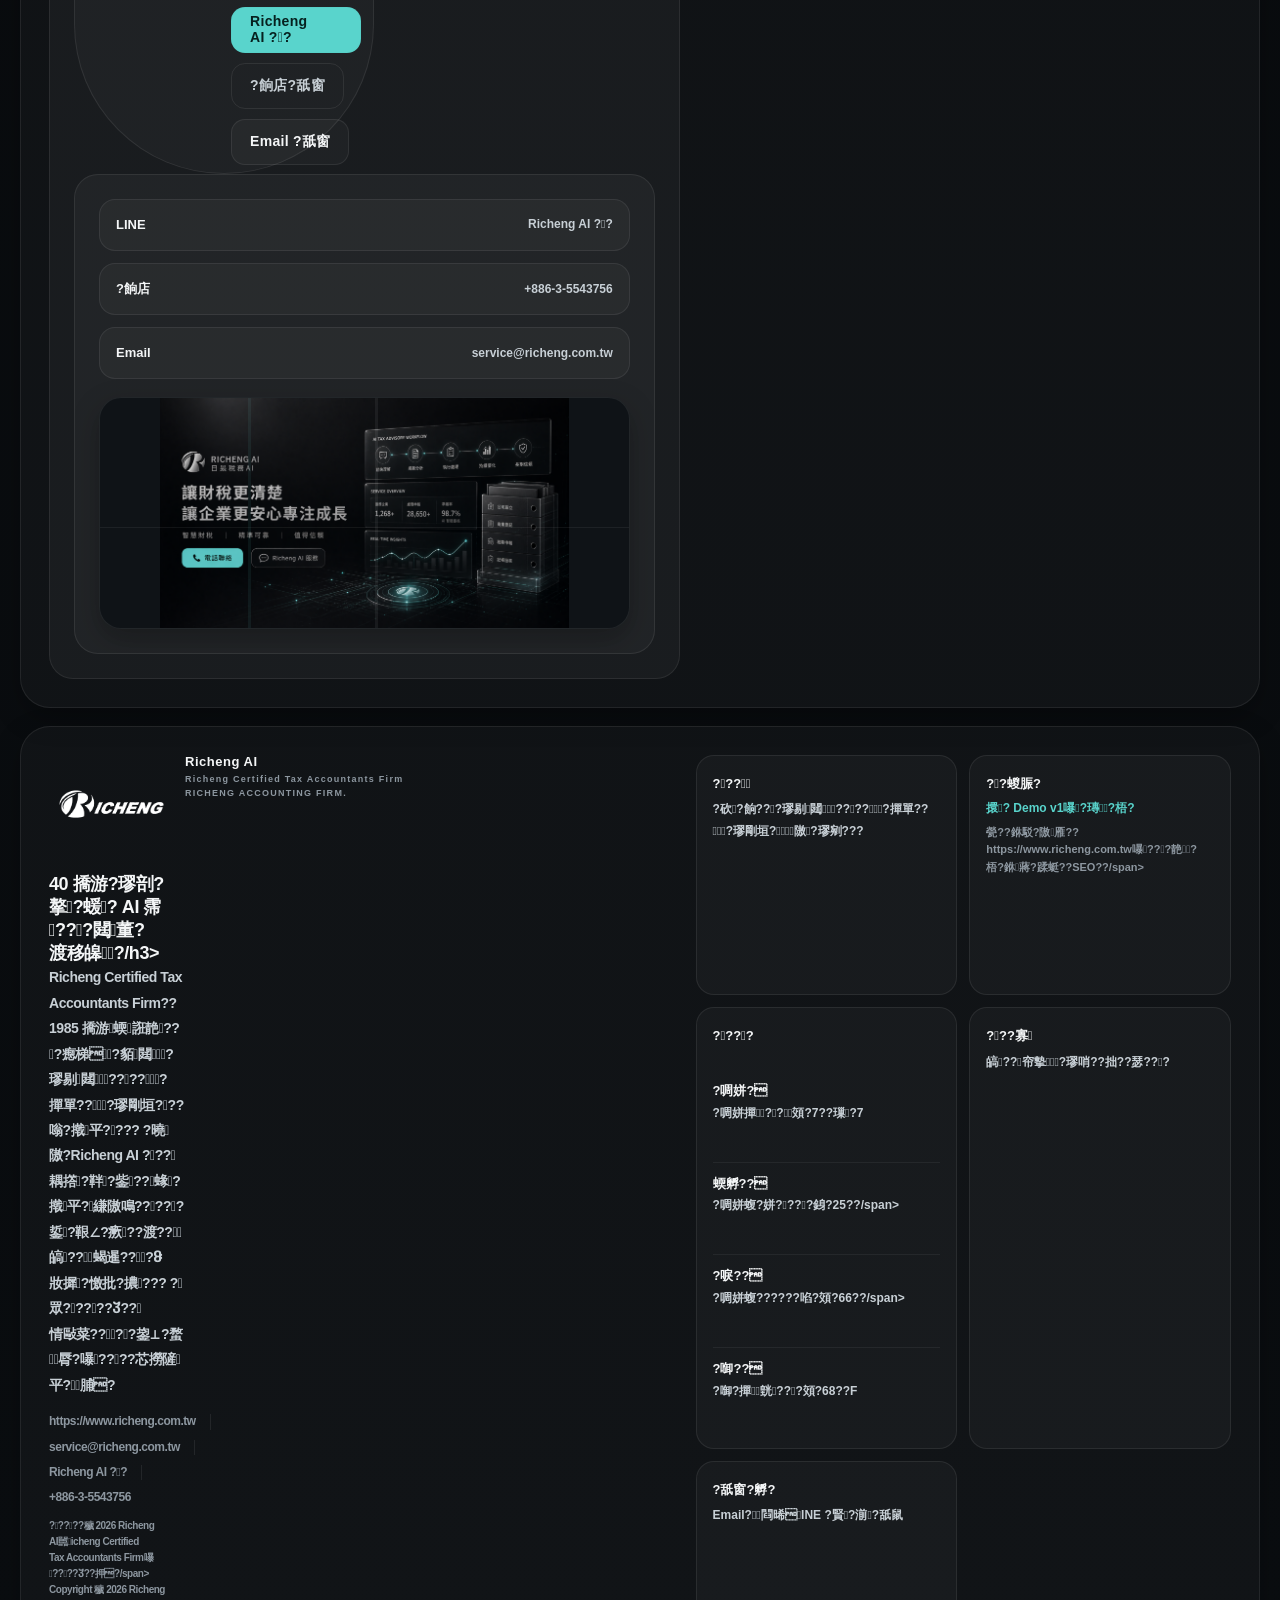
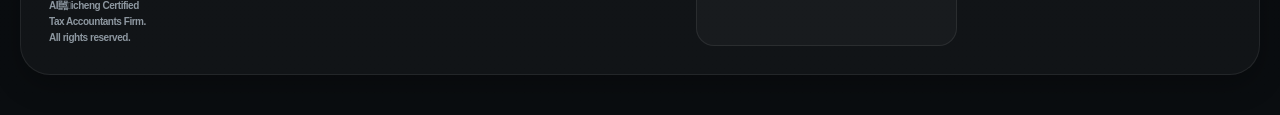
==== commit bae2b753: "Add files via upload" ====
--- a/en/index.html
+++ b/en/index.html
@@ -215,6 +215,30 @@
       0%{ opacity:.90; transform:scale(.985); }
       100%{ opacity:1; transform:scale(1.015); }
     }
+    @keyframes coreAiBreath{
+      0%{
+        opacity:.56;
+        transform:translateY(-1%) scale(.985);
+        text-shadow:0 0 4px rgba(255,255,255,.08), 0 0 10px rgba(89,212,204,.08), 0 2px 10px rgba(0,0,0,.34);
+      }
+      100%{
+        opacity:.82;
+        transform:translateY(-1%) scale(1.03);
+        text-shadow:0 0 8px rgba(255,255,255,.14), 0 0 18px rgba(89,212,204,.12), 0 2px 12px rgba(0,0,0,.42);
+      }
+    }
+    @keyframes coreCloudBreath{
+      0%{
+        opacity:.18;
+        transform:scale(.985) rotate(-3deg);
+        filter:blur(4px) saturate(.88);
+      }
+      100%{
+        opacity:.34;
+        transform:scale(1.03) rotate(2deg);
+        filter:blur(5px) saturate(1);
+      }
+    }
     @keyframes orbitPulse{
       0%{ opacity:.24; }
       100%{ opacity:.48; }
@@ -2730,6 +2754,13 @@
             <span class="rail"></span>
             <span class="axis"></span>
             <span class="orbit"></span>
+            <span class="core-electro-cloud" aria-hidden="true" style="position:absolute; inset:10% 14% 10% 14%; z-index:3; pointer-events:none; border-radius:50%; background:radial-gradient(ellipse at 50% 50%, rgba(89,212,204,.16), rgba(89,212,204,.05) 26%, transparent 64%), radial-gradient(ellipse at 38% 46%, rgba(255,255,255,.10), transparent 24%), radial-gradient(ellipse at 66% 52%, rgba(89,212,204,.10), transparent 28%), conic-gradient(from 220deg, rgba(89,212,204,.00), rgba(89,212,204,.08), rgba(255,255,255,.02), rgba(89,212,204,.00)); opacity:.26; mix-blend-mode:screen; animation:coreCloudBreath 9s ease-in-out infinite alternate;"></span>
+            <span class="core-halo"></span>
+            <span class="core-grid"></span>
+            <span class="core-brain"></span>
+            <span class="core-pulse"></span>
+            <span class="core-burst"></span>
+            <span class="core-ai-mark" style="position:absolute; inset:0; z-index:6; display:grid; place-items:center; font-size:clamp(10px, 1.8vw, 14px); font-weight:500; letter-spacing:.26em; text-indent:.26em; color:transparent; -webkit-text-stroke:.6px rgba(255,255,255,.40); text-shadow:0 0 3px rgba(255,255,255,.04), 0 0 8px rgba(89,212,204,.04), 0 2px 6px rgba(0,0,0,.22); mix-blend-mode:screen; pointer-events:none; transform:translateY(-1%); filter:blur(.22px) saturate(.82); opacity:.52;">Richeng AI</span>
             <span class="sun-track"><span class="sun"></span></span>
             <span class="moon-track"><span class="moon"></span></span>
           </div>
